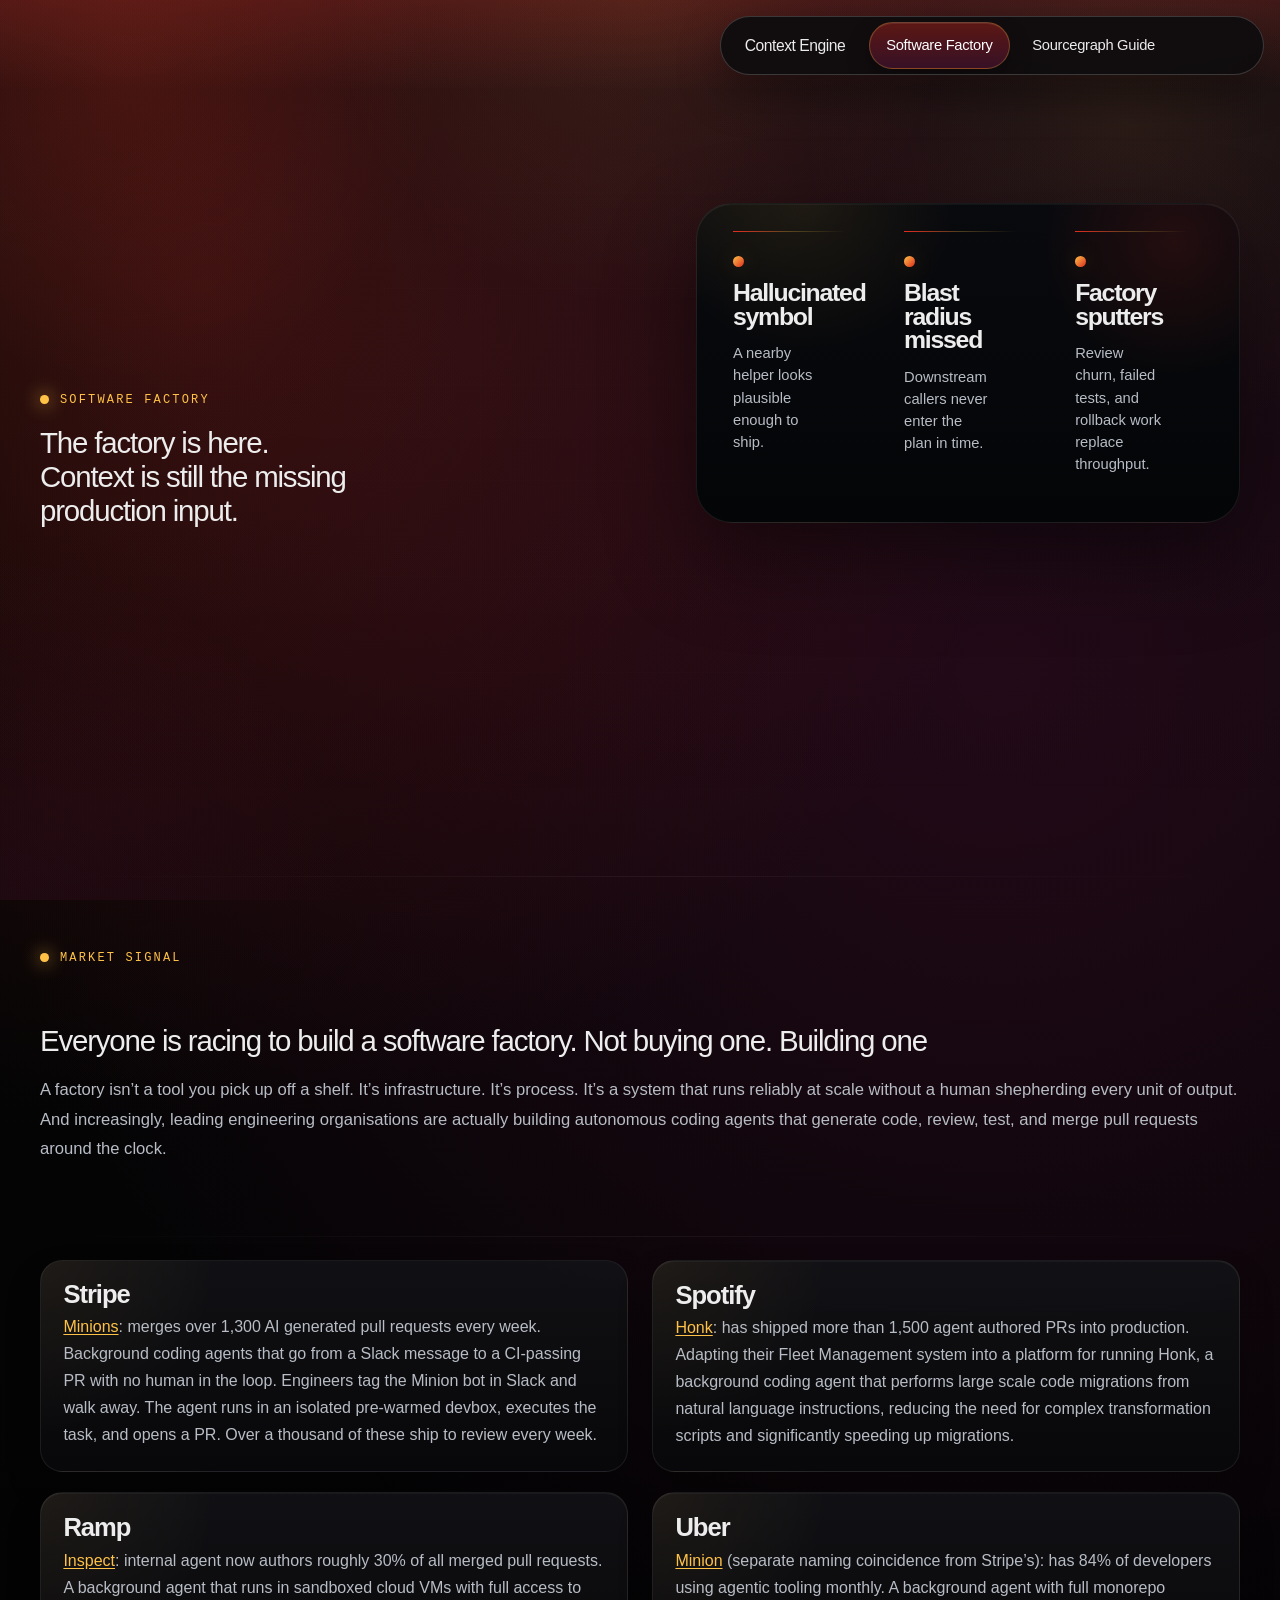
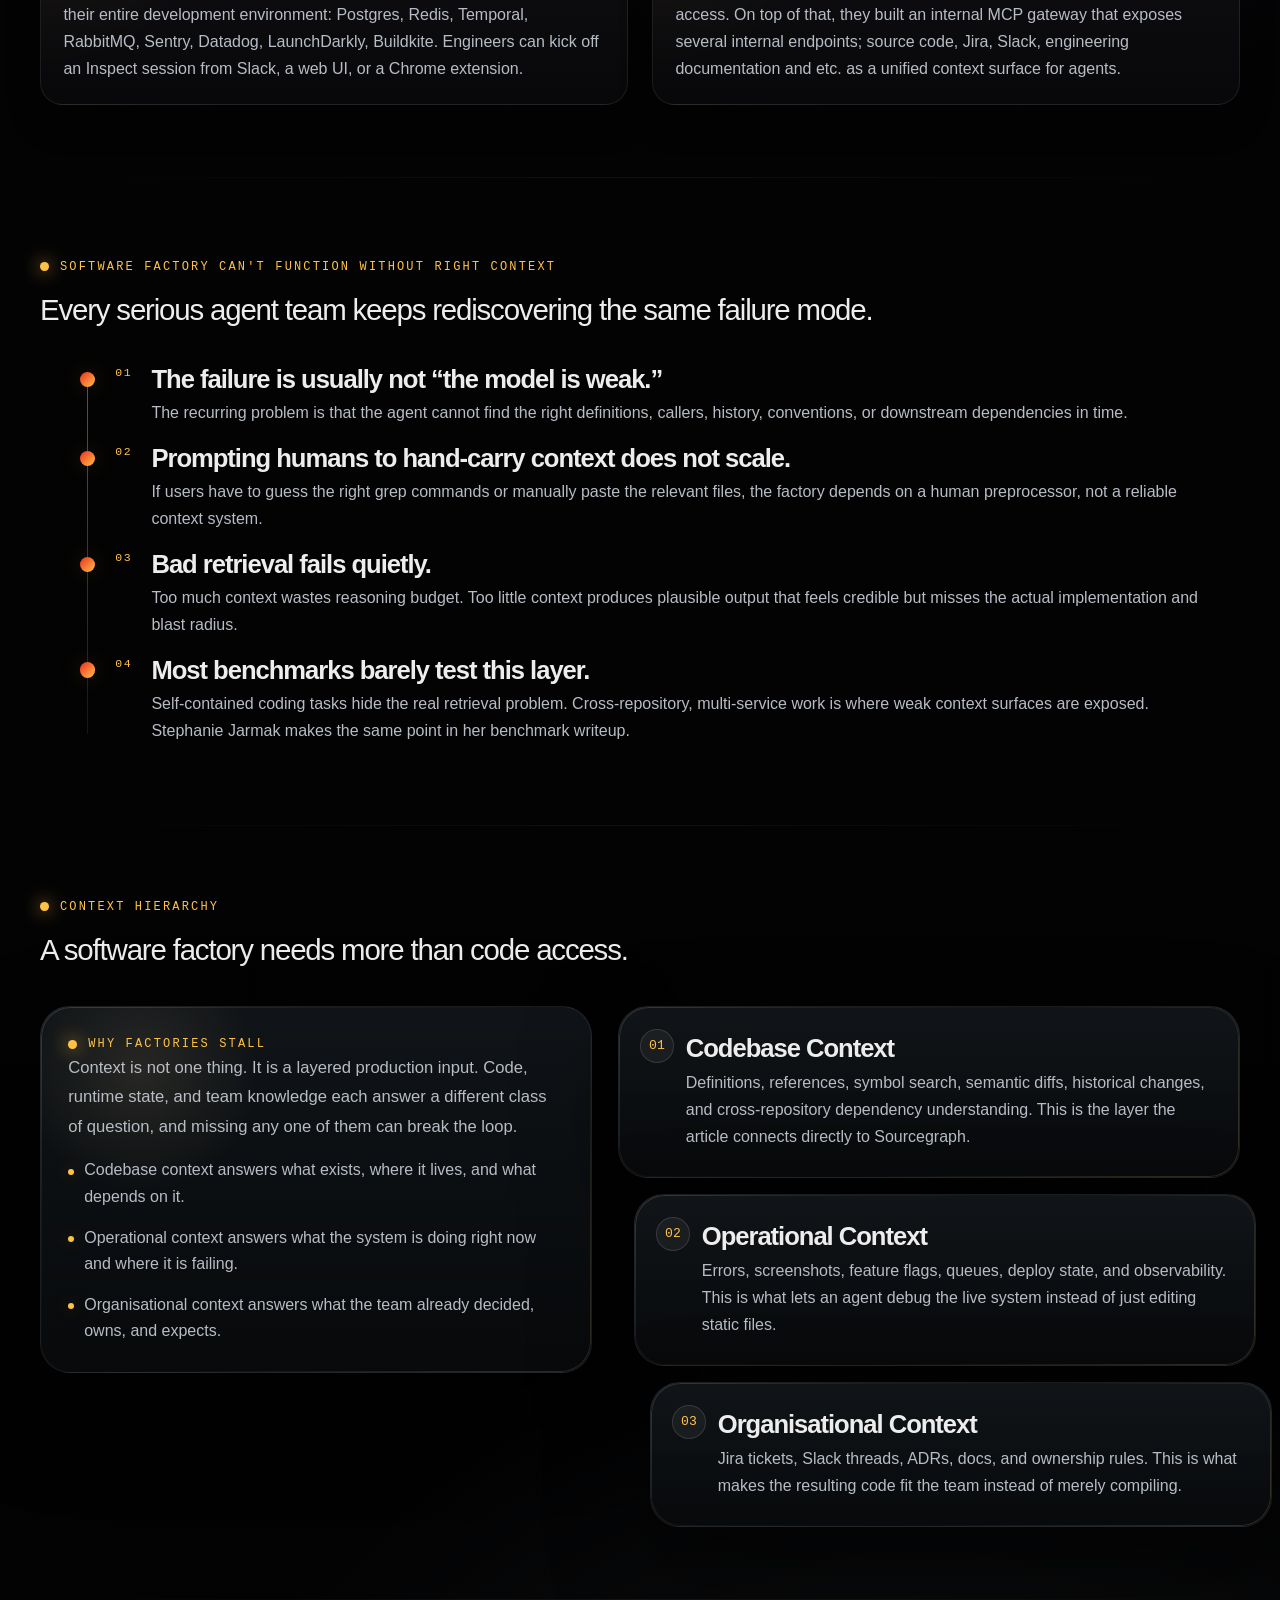
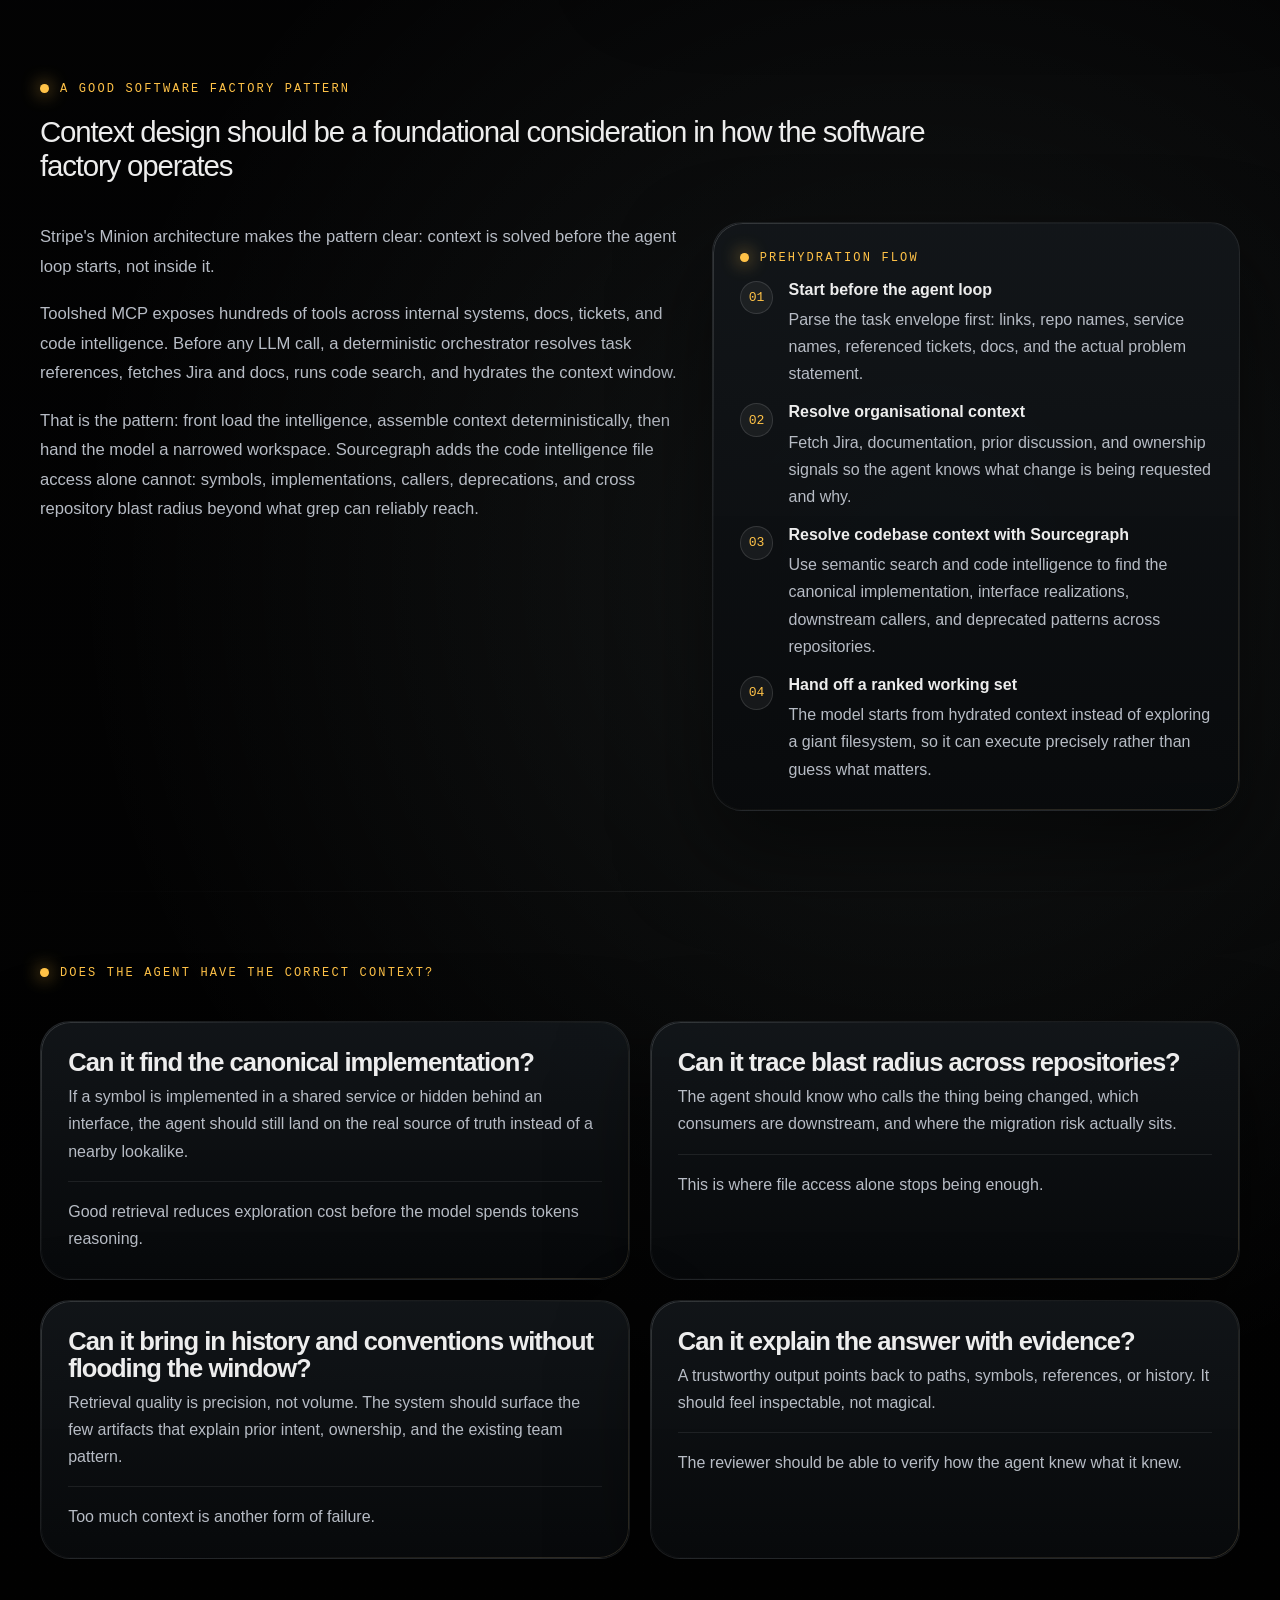
==== context-problem.html @ c7899872 "commit" ====
<!DOCTYPE html>
<html lang="en">
<head>
  <meta charset="UTF-8">
  <meta name="viewport" content="width=device-width, initial-scale=1.0">
  <title>The Software Factory Is Here | Context Problem Deep Dive</title>
  <meta name="description" content="An editorial microsite page on why background coding agents are arriving fast, why context is still the missing production input, and how to evaluate retrieval quality in practice.">
  <link rel="icon" href="data:image/svg+xml,%3Csvg xmlns='http://www.w3.org/2000/svg' viewBox='0 0 64 64'%3E%3Cdefs%3E%3ClinearGradient id='g' x1='0%25' y1='0%25' x2='100%25' y2='100%25'%3E%3Cstop offset='0%25' stop-color='%23ffe0a3'/%3E%3Cstop offset='100%25' stop-color='%2369d9d0'/%3E%3C/linearGradient%3E%3C/defs%3E%3Crect width='64' height='64' rx='18' fill='%23040506'/%3E%3Ccircle cx='32' cy='32' r='16' fill='url(%23g)'/%3E%3Ccircle cx='27' cy='26' r='5' fill='white' fill-opacity='.9'/%3E%3C/svg%3E">
  <link rel="preconnect" href="https://cdn.prod.website-files.com" crossorigin>
  <link rel="stylesheet" href="./assets/site.css">
</head>
<body>
  <div class="page-progress" aria-hidden="true"></div>

  <div class="site-utility">
    <nav class="utility-group" aria-label="Primary">
      <a class="utility-link utility-link-brand" href="./index.html">
        <span class="brand-text">Context Engine</span>
      </a>
      <a class="utility-link" href="./context-problem.html" aria-current="page">Software Factory</a>
      <a class="utility-link" href="./mcp-guide.html">Sourcegraph Guide</a>
    </nav>
  </div>

  <main>
    <section class="page-hero context-hero">
      <div class="container context-hero-layout">
        <div class="context-hero-copy reveal">
          <span class="eyebrow">Software Factory</span>
          <h1 class="hero-statement">The factory is here. <span class="gradient-word">Context</span> is still the missing production input.</h1>
        </div>

        <div class="context-hero-plane reveal" aria-hidden="true">
          <div class="context-hero-terminal context-failure-strip">
            <article class="context-failure-item">
              <span class="context-bullet"></span>
              <h3>Hallucinated symbol</h3>
              <p>A nearby helper looks plausible enough to ship.</p>
            </article>
            <article class="context-failure-item">
              <span class="context-bullet"></span>
              <h3>Blast radius missed</h3>
              <p>Downstream callers never enter the plan in time.</p>
            </article>
            <article class="context-failure-item">
              <span class="context-bullet"></span>
              <h3>Factory sputters</h3>
              <p>Review churn, failed tests, and rollback work replace throughput.</p>
            </article>
          </div>
        </div>
      </div>
    </section>

    <section class="section section-compact" id="factory-signal">
      <div class="container">
        <div class="section-header reveal">
          <span class="eyebrow">Market Signal</span>
        </div>

        <div class="editorial-copy reveal">
          <h2 class="hero-statement hero-statement-wide">Everyone is racing to build a software factory. Not buying one. Building one</h2>
          <p class="lede">
            A factory isn’t a tool you pick up off a shelf. It’s infrastructure. It’s process. It’s a system that runs reliably at scale without a human shepherding every unit of output. And increasingly, leading engineering organisations are actually building autonomous coding agents that generate code, review, test, and merge pull requests around the clock.
          </p>
        </div>
      </div>
    </section>

    <section class="section section-compact section-market-grid">
      <div class="container">
        <div class="editorial-rail editorial-rail-matrix reveal">
          <article class="editorial-point">
            <div>
              <h3>Stripe</h3>
              <p><a href="https://stripe.dev/blog/minions-stripes-one-shot-end-to-end-coding-agents" target="_blank" rel="noreferrer">Minions</a>: merges over 1,300 AI generated pull requests every week. Background coding agents that go from a Slack message to a CI-passing PR with no human in the loop. Engineers tag the Minion bot in Slack and walk away. The agent runs in an isolated pre-warmed devbox, executes the task, and opens a PR. Over a thousand of these ship to review every week.</p>
            </div>
          </article>
          <article class="editorial-point">
            <div>
              <h3>Spotify</h3>
              <p><a href="https://engineering.atspotify.com/2025/11/spotifys-background-coding-agent-part-1" target="_blank" rel="noreferrer">Honk</a>: has shipped more than 1,500 agent authored PRs into production. Adapting their Fleet Management system into a platform for running Honk, a background coding agent that performs large scale code migrations from natural language instructions, reducing the need for complex transformation scripts and significantly speeding up migrations.</p>
            </div>
          </article>
          <article class="editorial-point">
            <div>
              <h3>Ramp</h3>
              <p><a href="https://builders.ramp.com/post/why-we-built-our-background-agent" target="_blank" rel="noreferrer">Inspect</a>: internal agent now authors roughly 30% of all merged pull requests. A background agent that runs in sandboxed cloud VMs with full access to their entire development environment: Postgres, Redis, Temporal, RabbitMQ, Sentry, Datadog, LaunchDarkly, Buildkite. Engineers can kick off an Inspect session from Slack, a web UI, or a Chrome extension.</p>
            </div>
          </article>
          <article class="editorial-point">
            <div>
              <h3>Uber</h3>
              <p><a href="https://newsletter.pragmaticengineer.com/p/how-uber-uses-ai-for-development" target="_blank" rel="noreferrer">Minion</a> (separate naming coincidence from Stripe’s): has 84% of developers using agentic tooling monthly. A background agent with full monorepo access. On top of that, they built an internal MCP gateway that exposes several internal endpoints; source code, Jira, Slack, engineering documentation and etc. as a unified context surface for agents.</p>
            </div>
          </article>
        </div>
      </div>
    </section>

    <section class="section">
      <div class="container">
        <div class="section-header reveal">
          <span class="eyebrow">SOFTWARE FACTORY CAN'T FUNCTION WITHOUT RIGHT CONTEXT</span>
          <h2 class="hero-statement hero-statement-wide">Every serious agent team keeps rediscovering the same failure mode.</h2>
        </div>

        <div class="evaluation-track reveal">
          <article class="evaluation-step">
            <span class="evaluation-index">01</span>
            <div>
              <h3>The failure is usually not “the model is weak.”</h3>
              <p>The recurring problem is that the agent cannot find the right definitions, callers, history, conventions, or downstream dependencies in time.</p>
            </div>
          </article>
          <article class="evaluation-step">
            <span class="evaluation-index">02</span>
            <div>
              <h3>Prompting humans to hand-carry context does not scale.</h3>
              <p>If users have to guess the right grep commands or manually paste the relevant files, the factory depends on a human preprocessor, not a reliable context system.</p>
            </div>
          </article>
          <article class="evaluation-step">
            <span class="evaluation-index">03</span>
            <div>
              <h3>Bad retrieval fails quietly.</h3>
              <p>Too much context wastes reasoning budget. Too little context produces plausible output that feels credible but misses the actual implementation and blast radius.</p>
            </div>
          </article>
          <article class="evaluation-step">
            <span class="evaluation-index">04</span>
            <div>
              <h3>Most benchmarks barely test this layer.</h3>
              <p>Self-contained coding tasks hide the real retrieval problem. Cross-repository, multi-service work is where weak context surfaces are exposed.</p>
              <p>Stephanie Jarmak makes the same point in <a href="https://medium.com/@steph.jarmak/i-couldnt-find-a-good-enough-benchmark-for-large-scale-software-development-so-i-built-one-d2cc5946e963" target="_blank" rel="noreferrer">her benchmark writeup</a>.</p>
            </div>
          </article>
        </div>
      </div>
    </section>

    <section class="section section-compact">
      <div class="container">
        <div class="section-header reveal">
          <span class="eyebrow">Context Hierarchy</span>
          <h2 class="hero-statement hero-statement-wide">A software factory needs more than code access.</h2>
        </div>

        <div class="stack-grid reveal">
          <div class="panel page-side-panel">
            <span class="eyebrow">Why Factories Stall</span>
            <p class="lede">
              Context is not one thing. It is a layered production input. Code, runtime state, and team knowledge each answer a different class of question, and missing any one of them can break the loop.
            </p>
            <ul class="mini-list">
              <li>Codebase context answers what exists, where it lives, and what depends on it.</li>
              <li>Operational context answers what the system is doing right now and where it is failing.</li>
              <li>Organisational context answers what the team already decided, owns, and expects.</li>
            </ul>
          </div>

          <div class="stack-list">
            <article class="stack-card layer-1">
              <span class="stack-number">01</span>
              <h3>Codebase Context</h3>
              <p>Definitions, references, symbol search, semantic diffs, historical changes, and cross-repository dependency understanding. This is the layer the article connects directly to Sourcegraph.</p>
            </article>
            <article class="stack-card layer-2">
              <span class="stack-number">02</span>
              <h3>Operational Context</h3>
              <p>Errors, screenshots, feature flags, queues, deploy state, and observability. This is what lets an agent debug the live system instead of just editing static files.</p>
            </article>
            <article class="stack-card layer-3">
              <span class="stack-number">03</span>
              <h3>Organisational Context</h3>
              <p>Jira tickets, Slack threads, ADRs, docs, and ownership rules. This is what makes the resulting code fit the team instead of merely compiling.</p>
            </article>
          </div>
        </div>
      </div>
    </section>

    <section class="section">
      <div class="container">
        <div class="section-header reveal">
          <span class="eyebrow">A good software factory pattern</span>
          <h2 class="hero-statement hero-statement-wide">Context design should be a foundational consideration in how the software factory operates</h2>
        </div>

        <div class="page-hero-grid reveal">
          <div class="editorial-copy">
            <p class="lede">
              Stripe's Minion architecture makes the pattern clear: context is solved before the agent loop starts, not inside it.
            </p>
            <p class="lede">
              Toolshed MCP exposes hundreds of tools across internal systems, docs, tickets, and code intelligence. Before any LLM call, a deterministic orchestrator resolves task references, fetches Jira and docs, runs code search, and hydrates the context window.
            </p>
            <p class="lede">
              That is the pattern: front load the intelligence, assemble context deterministically, then hand the model a narrowed workspace. Sourcegraph adds the code intelligence file access alone cannot: symbols, implementations, callers, deprecations, and cross repository blast radius beyond what grep can reliably reach.
            </p>
          </div>

          <div class="guide-panel">
            <span class="eyebrow">Prehydration Flow</span>
            <div class="guide-steps">
              <div class="guide-step">
                <span class="stack-number">01</span>
                <div>
                  <strong>Start before the agent loop</strong>
                  <p>Parse the task envelope first: links, repo names, service names, referenced tickets, docs, and the actual problem statement.</p>
                </div>
              </div>
              <div class="guide-step">
                <span class="stack-number">02</span>
                <div>
                  <strong>Resolve organisational context</strong>
                  <p>Fetch Jira, documentation, prior discussion, and ownership signals so the agent knows what change is being requested and why.</p>
                </div>
              </div>
              <div class="guide-step">
                <span class="stack-number">03</span>
                <div>
                  <strong>Resolve codebase context with Sourcegraph</strong>
                  <p>Use semantic search and code intelligence to find the canonical implementation, interface realizations, downstream callers, and deprecated patterns across repositories.</p>
                </div>
              </div>
              <div class="guide-step">
                <span class="stack-number">04</span>
                <div>
                  <strong>Hand off a ranked working set</strong>
                  <p>The model starts from hydrated context instead of exploring a giant filesystem, so it can execute precisely rather than guess what matters.</p>
                </div>
              </div>
            </div>
          </div>
        </div>
      </div>
    </section>

    <section class="section section-compact" id="evaluation">
      <div class="container">
        <div class="section-header reveal">
          <span class="eyebrow">Does the agent have the correct context?</span>
        </div>

        <div class="question-grid reveal">
          <article class="question-card">
            <h3>Can it find the canonical implementation?</h3>
            <p>If a symbol is implemented in a shared service or hidden behind an interface, the agent should still land on the real source of truth instead of a nearby lookalike.</p>
            <p class="answer">Good retrieval reduces exploration cost before the model spends tokens reasoning.</p>
          </article>
          <article class="question-card">
            <h3>Can it trace blast radius across repositories?</h3>
            <p>The agent should know who calls the thing being changed, which consumers are downstream, and where the migration risk actually sits.</p>
            <p class="answer">This is where file access alone stops being enough.</p>
          </article>
          <article class="question-card">
            <h3>Can it bring in history and conventions without flooding the window?</h3>
            <p>Retrieval quality is precision, not volume. The system should surface the few artifacts that explain prior intent, ownership, and the existing team pattern.</p>
            <p class="answer">Too much context is another form of failure.</p>
          </article>
          <article class="question-card">
            <h3>Can it explain the answer with evidence?</h3>
            <p>A trustworthy output points back to paths, symbols, references, or history. It should feel inspectable, not magical.</p>
            <p class="answer">The reviewer should be able to verify how the agent knew what it knew.</p>
          </article>
        </div>
      </div>
    </section>

  </main>

  <script src="./assets/site.js"></script>
</body>
</html>
---- assets/site.css ----
@font-face {
  font-family: "Poly Sans";
  src: url("https://cdn.prod.website-files.com/673f71b4ebbb99190437de75/67a65a1bf1b61ae0a9bf86fb_PolySans-Slim-300.woff2") format("woff2");
  font-weight: 300;
  font-style: normal;
  font-display: swap;
}

@font-face {
  font-family: "Poly Sans";
  src: url("https://cdn.prod.website-files.com/673f71b4ebbb99190437de75/6797d415f3c544b1b38896d6_PolySans-Neutral.woff2") format("woff2");
  font-weight: 400;
  font-style: normal;
  font-display: swap;
}

@font-face {
  font-family: "Poly Sans";
  src: url("https://cdn.prod.website-files.com/673f71b4ebbb99190437de75/6797d3e6f3c544b1b3886ff6_PolySans-Median.woff2") format("woff2");
  font-weight: 500;
  font-style: normal;
  font-display: swap;
}

@font-face {
  font-family: "Poly Sans";
  src: url("https://cdn.prod.website-files.com/673f71b4ebbb99190437de75/67a65a1b9a6c93b3f0e47b62_PolySans-Bulky-700.woff2") format("woff2");
  font-weight: 700;
  font-style: normal;
  font-display: swap;
}

@font-face {
  font-family: "Poly Sans Mono";
  src: url("https://cdn.prod.website-files.com/673f71b4ebbb99190437de75/67a65a9d3aca84231d57380a_PolySans-SlimMono-300.woff2") format("woff2");
  font-weight: 300;
  font-style: normal;
  font-display: swap;
}

@font-face {
  font-family: "Poly Sans Mono";
  src: url("https://cdn.prod.website-files.com/673f71b4ebbb99190437de75/67a65a9e8bd8b0fe39496334_PolySans-NeutralMono-400.woff2") format("woff2");
  font-weight: 400;
  font-style: normal;
  font-display: swap;
}

:root {
  --bg: #050506;
  --bg-deep: #020202;
  --surface: rgba(12, 12, 14, 0.74);
  --surface-strong: rgba(9, 9, 11, 0.9);
  --surface-soft: rgba(255, 255, 255, 0.035);
  --line: rgba(255, 255, 255, 0.08);
  --line-strong: #343434;
  --text: #ededed;
  --text-dim: #b7bcc5;
  --text-soft: #606060;
  --amber: #ed2e20;
  --gold: #ffc247;
  --teal: #d62687;
  --ice: #dcfefe;
  --blind: #ffdfdc;
  --shadow: 0 40px 90px rgba(0, 0, 0, 0.5);
  --radius: 30px;
  --radius-sm: 18px;
  --container: min(1200px, calc(100vw - 2.6rem));
  --display: "Poly Sans", Arial, sans-serif;
  --body: "Poly Sans", Arial, sans-serif;
  --mono: "Poly Sans Mono", "Roboto Mono", ui-monospace, monospace;
  --utility-offset: 88px;
}

*,
*::before,
*::after {
  box-sizing: border-box;
}

html {
  scroll-behavior: smooth;
}

body {
  margin: 0;
  font-family: var(--body);
  color: var(--text);
  background:
    radial-gradient(circle at 16% 6%, rgba(237, 46, 32, 0.2), transparent 18%),
    radial-gradient(circle at 78% 14%, rgba(214, 38, 135, 0.14), transparent 24%),
    radial-gradient(circle at 72% 78%, rgba(220, 254, 254, 0.08), transparent 22%),
    linear-gradient(180deg, #070707 0%, #030304 34%, #020202 100%);
  min-height: 100vh;
  overflow-x: hidden;
}

body::before {
  content: "";
  position: fixed;
  inset: 0;
  pointer-events: none;
  background-image:
    linear-gradient(rgba(255, 255, 255, 0.03) 1px, transparent 1px),
    linear-gradient(90deg, rgba(255, 255, 255, 0.03) 1px, transparent 1px);
  background-size: 96px 96px;
  mask-image: radial-gradient(circle at center, black 36%, transparent 82%);
  opacity: 0.28;
}

body::after {
  content: "";
  position: fixed;
  inset: 0;
  pointer-events: none;
  background:
    linear-gradient(180deg, rgba(237, 46, 32, 0.18) 0%, transparent 10%),
    radial-gradient(circle at 50% 0%, rgba(255, 194, 71, 0.08), transparent 28%),
    radial-gradient(circle at 0% 100%, rgba(214, 38, 135, 0.08), transparent 22%);
  mix-blend-mode: screen;
}

a {
  color: inherit;
  text-decoration: none;
}

button,
input,
select,
textarea {
  font: inherit;
}

img,
svg,
canvas {
  display: block;
  max-width: 100%;
}

code,
pre {
  font-family: var(--mono);
}

::selection {
  background: rgba(255, 182, 105, 0.25);
  color: white;
}

::-webkit-scrollbar {
  width: 10px;
}

::-webkit-scrollbar-track {
  background: #020304;
}

::-webkit-scrollbar-thumb {
  background: linear-gradient(180deg, rgba(255, 182, 105, 0.9), rgba(105, 217, 208, 0.7));
  border-radius: 999px;
  border: 2px solid #020304;
}

.page-progress {
  position: fixed;
  top: 0;
  left: 0;
  width: 0;
  height: 3px;
  z-index: 200;
  background: linear-gradient(90deg, var(--amber), var(--gold), var(--ice));
  box-shadow: 0 0 30px rgba(255, 182, 105, 0.45);
}

.container {
  width: var(--container);
  margin: 0 auto;
}

.section-anchor {
  position: relative;
  top: calc(var(--utility-offset) * -1);
  display: block;
  height: 0;
}

section[id] {
  scroll-margin-top: var(--utility-offset);
}

.section {
  position: relative;
  padding: 5rem 0;
}

.section::before {
  content: "";
  position: absolute;
  inset: 0 0 auto;
  height: 1px;
  background: linear-gradient(90deg, transparent, rgba(255, 255, 255, 0.12), transparent);
  opacity: 0.45;
}

.section-compact {
  padding: 4.5rem 0;
}

.section-market-grid {
  padding-top: 1.5rem;
}

.eyebrow {
  display: inline-flex;
  align-items: center;
  gap: 0.7rem;
  color: var(--gold);
  font-family: var(--mono);
  font-size: 0.75rem;
  letter-spacing: 0.18em;
  text-transform: uppercase;
}

.eyebrow::before {
  content: "";
  width: 0.55rem;
  height: 0.55rem;
  border-radius: 50%;
  background: currentColor;
  box-shadow: 0 0 18px currentColor;
}

.section-heading {
  max-width: 58rem;
  margin-bottom: 2.6rem;
}

.section-heading.centered {
  margin-left: auto;
  margin-right: auto;
  text-align: center;
}

.section-heading-inline {
  margin-bottom: 1.8rem;
}

.section-title {
  margin: 1rem 0 0.9rem;
  font-family: var(--display);
  font-size: clamp(2.2rem, 5vw, 4.5rem);
  line-height: 0.98;
  letter-spacing: -0.05em;
}

.section-title-small {
  font-size: clamp(1.8rem, 3.4vw, 2.75rem);
}

.statement-title {
  font-family: var(--display);
  font-size: clamp(1.35rem, 2.3vw, 2rem);
  font-weight: 500;
  line-height: 1.15;
  letter-spacing: -0.04em;
}

.section-copy,
.hero-support,
.contrast-copy,
.protocol-active p,
.facet-panel p,
.loop-note p,
.workbench-panel p,
.use-case-spotlight p,
.cta-inner p {
  margin: 0;
  color: var(--text-dim);
  line-height: 1.78;
  font-size: 1.04rem;
}

.section-copy + .section-copy {
  margin-top: 1rem;
}

.actions {
  display: flex;
  flex-wrap: wrap;
  gap: 0.9rem;
  margin-top: 2rem;
}

.actions-center {
  justify-content: center;
}

.btn,
.ghost-btn,
.nav-cta,
.question-pill,
.config-tab,
.copy-button,
.use-case-trigger,
.protocol-node,
.text-link {
  transition:
    transform 180ms ease,
    border-color 180ms ease,
    background-color 180ms ease,
    color 180ms ease,
    box-shadow 180ms ease,
    opacity 180ms ease;
}

.btn,
.ghost-btn,
.nav-cta {
  display: inline-flex;
  align-items: center;
  justify-content: center;
  gap: 0.7rem;
  padding: 0.95rem 1.35rem;
  border-radius: 999px;
  border: 1px solid transparent;
  font-weight: 700;
}

.btn {
  color: #14171f;
  background: linear-gradient(180deg, #ffffff 0%, #f5f7fb 100%);
  box-shadow: 0 18px 44px rgba(255, 255, 255, 0.1);
}

.ghost-btn,
.nav-cta {
  color: var(--text);
  border-color: rgba(255, 255, 255, 0.14);
  background: rgba(14, 14, 16, 0.64);
  backdrop-filter: blur(14px);
}

.btn:hover,
.ghost-btn:hover,
.nav-cta:hover,
.question-pill:hover,
.config-tab:hover,
.copy-button:hover,
.use-case-trigger:hover,
.protocol-node:hover,
.text-link:hover {
  transform: translateY(-2px);
}

.ghost-btn:hover,
.nav-cta:hover {
  border-color: rgba(255, 255, 255, 0.24);
  background: rgba(18, 18, 21, 0.82);
}

.text-link {
  display: inline-flex;
  align-items: center;
  gap: 0.5rem;
  margin-top: 1.25rem;
  color: var(--gold);
  font-weight: 700;
}

.text-link svg {
  transition: transform 180ms ease;
}

.text-link:hover svg {
  transform: translateX(4px);
}

.site-shell {
  position: relative;
  min-height: 100vh;
}

.site-nav {
  position: sticky;
  top: 0;
  z-index: 140;
  border-bottom: 1px solid rgba(255, 255, 255, 0.08);
  background:
    linear-gradient(180deg, rgba(8, 8, 10, 0.92), rgba(6, 6, 8, 0.82)),
    radial-gradient(circle at 18% 0%, rgba(237, 46, 32, 0.16), transparent 30%);
  backdrop-filter: blur(20px);
}

.site-nav-inner {
  width: var(--container);
  min-height: 5.3rem;
  margin: 0 auto;
  display: flex;
  align-items: center;
  justify-content: space-between;
  gap: 1rem;
}

.brand {
  display: inline-flex;
  align-items: center;
  gap: 0.8rem;
  padding: 0.8rem 1rem;
  border-radius: 999px;
  border: 1px solid rgba(255, 255, 255, 0.1);
  background: rgba(12, 12, 14, 0.62);
  font-family: var(--display);
  font-size: 0.98rem;
  font-weight: 600;
  letter-spacing: -0.03em;
}

.nav-links,
.nav-actions {
  display: flex;
  align-items: center;
  gap: 0.75rem;
}

.nav-links a {
  display: inline-flex;
  align-items: center;
  min-height: 2.8rem;
  padding: 0.7rem 0.95rem;
  border-radius: 999px;
  color: var(--text-dim);
  font-size: 0.94rem;
  transition:
    transform 180ms ease,
    color 180ms ease,
    background-color 180ms ease;
}

.nav-links a:hover,
.nav-links a[aria-current="page"] {
  color: var(--text);
  background: rgba(255, 255, 255, 0.06);
}

.page-hero {
  position: relative;
  padding: 5.5rem 0 3.8rem;
  background:
    radial-gradient(circle at 10% 8%, rgba(237, 46, 32, 0.14), transparent 22%),
    radial-gradient(circle at 88% 14%, rgba(255, 194, 71, 0.08), transparent 24%);
}

.page-hero::before {
  content: "";
  position: absolute;
  inset: 0;
  pointer-events: none;
  background: linear-gradient(180deg, rgba(255, 255, 255, 0.02), rgba(255, 255, 255, 0));
}

.page-hero-grid,
.guide-grid,
.stack-grid {
  display: grid;
  grid-template-columns: minmax(0, 1.1fr) minmax(18rem, 0.9fr);
  gap: 1.6rem;
  align-items: start;
}

.panel,
.guide-panel,
.story-panel,
.stack-card,
.loop-list-item,
.question-card,
.reference-card,
.table-panel,
.terminal-shell {
  position: relative;
  overflow: hidden;
  border: 1px solid rgba(255, 255, 255, 0.08);
  border-radius: var(--radius);
  background:
    linear-gradient(180deg, rgba(18, 22, 26, 0.88), rgba(8, 10, 12, 0.92)),
    rgba(255, 255, 255, 0.02);
  box-shadow: var(--shadow);
}

.panel::before,
.guide-panel::before,
.story-panel::before,
.stack-card::before,
.loop-list-item::before,
.question-card::before,
.reference-card::before,
.table-panel::before,
.terminal-shell::before {
  content: "";
  position: absolute;
  inset: 0;
  border-radius: inherit;
  padding: 1px;
  background: linear-gradient(140deg, rgba(255, 255, 255, 0.16), rgba(255, 255, 255, 0.04) 28%, transparent 52%, rgba(255, 224, 163, 0.16) 92%);
  -webkit-mask:
    linear-gradient(#fff 0 0) content-box,
    linear-gradient(#fff 0 0);
  -webkit-mask-composite: xor;
  mask-composite: exclude;
  pointer-events: none;
}

.panel,
.guide-panel,
.story-panel,
.stack-card,
.loop-list-item,
.question-card,
.reference-card,
.terminal-shell {
  padding: 1.7rem;
}

.page-side-panel {
  position: sticky;
  top: 6.5rem;
  align-self: start;
}

.page-side-panel,
.cta-panel {
  background:
    radial-gradient(circle at 18% 18%, rgba(255, 224, 163, 0.1), transparent 22%),
    linear-gradient(180deg, rgba(18, 22, 26, 0.9), rgba(8, 10, 12, 0.94));
}

.section-header {
  max-width: 60rem;
  margin-bottom: 2.5rem;
}

.section-header.centered {
  margin-left: auto;
  margin-right: auto;
  text-align: center;
}

.lede {
  margin: 0;
  max-width: 62ch;
  color: var(--text-dim);
  line-height: 1.78;
  font-size: 1.04rem;
}

.section-title.tight {
  max-width: 12ch;
}

.mini-list {
  margin: 1rem 0 0;
  padding: 0;
  list-style: none;
  display: grid;
  gap: 0.9rem;
}

.mini-list li {
  position: relative;
  padding-left: 1rem;
  color: var(--text-dim);
  line-height: 1.65;
}

.mini-list li::before {
  content: "";
  position: absolute;
  top: 0.7rem;
  left: 0;
  width: 0.38rem;
  height: 0.38rem;
  border-radius: 50%;
  background: var(--gold);
  box-shadow: 0 0 16px rgba(255, 194, 71, 0.32);
}

.score-list {
  margin-top: 1.35rem;
  display: grid;
  gap: 0.8rem;
}

.score-row {
  display: grid;
  grid-template-columns: minmax(0, 1fr) minmax(0, 1.2fr) auto;
  gap: 0.8rem;
  align-items: center;
  color: var(--text-dim);
  font-size: 0.94rem;
}

.score-bar {
  height: 0.55rem;
  border-radius: 999px;
  overflow: hidden;
  background: rgba(255, 255, 255, 0.08);
}

.score-bar b {
  display: block;
  height: 100%;
  border-radius: inherit;
  background: linear-gradient(90deg, var(--gold), var(--amber));
}

.guide-panel {
  display: flex;
  flex-direction: column;
  gap: 1rem;
}

.guide-steps {
  display: grid;
  gap: 1rem;
}

.guide-step {
  display: grid;
  grid-template-columns: auto 1fr;
  gap: 0.95rem;
  align-items: start;
}

.stack-number {
  display: inline-grid;
  place-items: center;
  width: 2.1rem;
  height: 2.1rem;
  border-radius: 50%;
  border: 1px solid rgba(255, 255, 255, 0.12);
  background: rgba(255, 255, 255, 0.05);
  color: var(--gold);
  font-family: var(--mono);
  font-size: 0.82rem;
}

.guide-step p,
.story-panel p,
.stack-card p,
.loop-list-item p,
.question-card p,
.reference-card p {
  margin: 0.45rem 0 0;
  color: var(--text-dim);
  line-height: 1.7;
}

.story-grid,
.reference-grid,
.question-grid {
  display: grid;
  grid-template-columns: repeat(3, minmax(0, 1fr));
  gap: 1.2rem;
}

.story-panel h3,
.stack-card h3,
.question-card h3,
.reference-card h3,
.loop-list-item strong {
  margin: 0;
  font-family: var(--display);
  font-size: clamp(1.2rem, 2vw, 1.6rem);
  line-height: 1.05;
  letter-spacing: -0.04em;
}

.stack-grid {
  grid-template-columns: minmax(0, 0.94fr) minmax(0, 1.06fr);
}

.context-stack,
.stack-list {
  display: grid;
  gap: 1rem;
  align-self: start;
}

.stack-card {
  position: relative;
  padding-left: 4.2rem;
}

.stack-card .stack-number {
  position: absolute;
  top: 1.35rem;
  left: 1.35rem;
}

.layer-1 {
  transform: translateX(0);
}

.layer-2 {
  transform: translateX(1rem);
}

.layer-3 {
  transform: translateX(2rem);
}

.loop-list-item {
  background:
    linear-gradient(180deg, rgba(13, 15, 18, 0.92), rgba(9, 10, 12, 0.96)),
    rgba(255, 255, 255, 0.02);
}

.question-grid {
  grid-template-columns: repeat(2, minmax(0, 1fr));
}

.question-card .answer {
  margin-top: 1rem;
  padding-top: 1rem;
  border-top: 1px solid rgba(255, 255, 255, 0.08);
}

.reference-card a {
  color: var(--gold);
  font-weight: 700;
}

.context-hero {
  padding-top: 6.4rem;
  min-height: calc(100svh - 1.5rem);
  display: flex;
  align-items: center;
  overflow: hidden;
}

.context-hero-layout {
  display: grid;
  grid-template-columns: minmax(0, 1fr) minmax(20rem, 34rem);
  gap: 2rem;
  align-items: center;
}

.context-hero-copy {
  min-width: 0;
  max-width: 42rem;
}

.context-hero-plane {
  position: relative;
  min-height: 32rem;
}

.context-hero-terminal {
  position: relative;
  min-height: 100%;
  display: flex;
  flex-direction: column;
  border: 1px solid rgba(255, 255, 255, 0.08);
  border-radius: calc(var(--radius) + 4px);
  background:
    radial-gradient(circle at top left, rgba(255, 224, 163, 0.08), transparent 22%),
    linear-gradient(180deg, rgba(15, 18, 21, 0.94), rgba(7, 8, 10, 0.98));
  box-shadow: 0 34px 90px rgba(0, 0, 0, 0.48);
  overflow: hidden;
}

.editorial-point p,
.evaluation-step p,
.failure-item p,
.source-entry p,
.evidence-node p {
  margin: 0;
  color: var(--text-dim);
  line-height: 1.68;
}

.source-kind,
.evaluation-index,
.factory-failure-index {
  color: var(--gold);
  font-family: var(--mono);
  font-size: 0.72rem;
  letter-spacing: 0.14em;
  text-transform: uppercase;
}
.context-failure-strip {
  min-height: 20rem;
  display: grid;
  grid-template-columns: repeat(3, minmax(0, 1fr));
  gap: 2.7rem;
  align-items: start;
  padding: 1.7rem 2.25rem 1.9rem;
  background:
    radial-gradient(circle at 20% 0%, rgba(255, 194, 71, 0.08), transparent 28%),
    radial-gradient(circle at 88% 12%, rgba(237, 46, 32, 0.12), transparent 24%),
    linear-gradient(180deg, rgba(9, 10, 14, 0.98), rgba(4, 5, 7, 1));
  border: 1px solid rgba(255, 255, 255, 0.08);
  border-radius: calc(var(--radius) + 6px);
  box-shadow:
    inset 0 1px 0 rgba(255, 255, 255, 0.04),
    0 34px 90px rgba(0, 0, 0, 0.48);
}

.context-failure-item {
  position: relative;
  display: grid;
  align-content: start;
  gap: 0.9rem;
  padding-top: 1.55rem;
  min-width: 0;
}

.context-failure-item::before {
  content: "";
  position: absolute;
  top: 0;
  left: 0;
  right: 0;
  height: 1px;
  background: linear-gradient(90deg, rgba(237, 46, 32, 0.95), rgba(255, 194, 71, 0.28), transparent 88%);
}

.context-bullet {
  width: 0.7rem;
  height: 0.7rem;
  border-radius: 50%;
  background: linear-gradient(135deg, rgba(255, 194, 71, 1), rgba(237, 46, 32, 0.92));
  box-shadow: 0 0 22px rgba(255, 194, 71, 0.18);
}

.context-failure-item h3 {
  margin: 0;
  font-family: var(--display);
  max-width: 6.2ch;
  font-size: clamp(1.55rem, 1.65vw, 2rem);
  line-height: 0.94;
  letter-spacing: -0.05em;
  text-wrap: balance;
}

.context-failure-item p {
  margin: 0;
  max-width: 10.5ch;
  color: var(--text-dim);
  font-size: clamp(0.92rem, 0.95vw, 1.08rem);
  line-height: 1.5;
}

.editorial-split,
.evidence-layout {
  display: grid;
  grid-template-columns: minmax(0, 1fr) minmax(18rem, 0.92fr);
  gap: 2rem;
  align-items: start;
}

.editorial-copy,
.evidence-copy {
  min-width: 0;
  display: grid;
  gap: 1.1rem;
}

.editorial-copy .lede,
.evidence-copy .lede {
  max-width: none;
}

.editorial-rail,
.evidence-flow {
  display: grid;
  gap: 1rem;
}

.editorial-rail-matrix {
  grid-template-columns: repeat(2, minmax(0, 1fr));
  gap: 1.25rem 1.5rem;
}

.editorial-point,
.evaluation-step,
.failure-item,
.source-entry,
.evidence-node {
  position: relative;
}

.editorial-point {
  display: grid;
  grid-template-columns: auto 1fr;
  gap: 1rem;
  align-items: start;
  padding: 1.2rem 0;
  border-top: 1px solid rgba(255, 255, 255, 0.08);
}

.editorial-rail-matrix .editorial-point {
  grid-template-columns: 1fr;
  gap: 0;
  min-height: 100%;
  padding: 1.3rem 1.4rem 1.35rem;
  border-top: 0;
  border: 1px solid rgba(255, 255, 255, 0.08);
  border-radius: 1.4rem;
  background:
    radial-gradient(circle at top left, rgba(255, 194, 71, 0.06), transparent 28%),
    linear-gradient(180deg, rgba(18, 18, 22, 0.92), rgba(8, 8, 10, 0.98));
  box-shadow:
    inset 0 1px 0 rgba(255, 255, 255, 0.04),
    0 18px 34px rgba(0, 0, 0, 0.24);
}

.editorial-rail-matrix .editorial-point:first-child {
  padding-top: 1.3rem;
}

.editorial-rail-matrix .editorial-point a {
  color: var(--gold);
  text-decoration: underline;
  text-underline-offset: 0.14em;
}

.editorial-rail-matrix .editorial-point a:hover {
  color: #fff1c7;
}

.editorial-point:first-child,
.failure-item:nth-child(-n + 2),
.source-entry:first-child {
  border-top: 0;
  padding-top: 0;
}

.editorial-point h3,
.evaluation-step h3,
.failure-item h3,
.source-entry h3 {
  margin: 0 0 0.45rem;
  font-family: var(--display);
  font-size: clamp(1.2rem, 2vw, 1.65rem);
  line-height: 1.04;
  letter-spacing: -0.04em;
}

.evaluation-track {
  position: relative;
  display: grid;
  gap: 1.15rem;
  max-width: 70rem;
  margin: 0 auto;
}

.evaluation-track::before {
  content: "";
  position: absolute;
  top: 0.7rem;
  bottom: 0.7rem;
  left: 0.45rem;
  width: 1px;
  background: linear-gradient(180deg, rgba(255, 194, 71, 0.42), rgba(255, 255, 255, 0.08));
}

.evaluation-step {
  display: grid;
  grid-template-columns: auto 1fr;
  gap: 1.2rem;
  padding-left: 2.2rem;
}

.evaluation-step h3,
.evaluation-step p {
  font-family: var(--body);
}

.evaluation-step h3 {
  font-weight: 700;
}

.evaluation-step::before {
  content: "";
  position: absolute;
  top: 0.32rem;
  left: 0;
  width: 0.95rem;
  height: 0.95rem;
  border-radius: 50%;
  background: linear-gradient(135deg, var(--amber), var(--gold));
  box-shadow: 0 0 22px rgba(255, 194, 71, 0.18);
}

.failure-grid,
.source-list {
  display: grid;
  grid-template-columns: repeat(2, minmax(0, 1fr));
  gap: 0 2rem;
}

.failure-item,
.source-entry {
  padding: 1.25rem 0;
  border-top: 1px solid rgba(255, 255, 255, 0.08);
}

.source-entry {
  display: grid;
  gap: 0.5rem;
}

.evidence-flow {
  position: relative;
  padding-left: 1.4rem;
}

.evidence-flow::before {
  content: "";
  position: absolute;
  top: 0.6rem;
  bottom: 0.6rem;
  left: 0;
  width: 1px;
  background: linear-gradient(180deg, rgba(255, 255, 255, 0.08), rgba(255, 194, 71, 0.38), rgba(255, 255, 255, 0.08));
}

.evidence-node {
  padding-left: 1.2rem;
}

.evidence-node::before {
  content: "";
  position: absolute;
  top: 0.2rem;
  left: -0.28rem;
  width: 0.62rem;
  height: 0.62rem;
  border-radius: 50%;
  border: 1px solid rgba(255, 255, 255, 0.18);
  background: rgba(255, 255, 255, 0.08);
}

.config-topbar,
.terminal-shell .editor-topbar {
  display: flex;
  align-items: flex-start;
  justify-content: space-between;
  gap: 1rem;
}

.config-panel,
.walkthrough-panel {
  padding: 1.7rem;
}

.table-panel {
  padding: 1rem;
}

.table-scroll {
  overflow-x: auto;
}

.tool-table {
  width: 100%;
  min-width: 56rem;
  border-collapse: collapse;
}

.tool-table th,
.tool-table td {
  padding: 1rem 1.05rem;
  text-align: left;
  vertical-align: top;
  border-bottom: 1px solid rgba(255, 255, 255, 0.08);
}

.tool-table thead th {
  color: var(--gold);
  font-family: var(--mono);
  font-size: 0.72rem;
  letter-spacing: 0.12em;
  text-transform: uppercase;
}

.tool-table tbody tr:last-child td {
  border-bottom: 0;
}

.tool-table td code {
  color: var(--ice);
  font-size: 0.82rem;
  white-space: nowrap;
}

.terminal-shell {
  background:
    radial-gradient(circle at 12% 12%, rgba(255, 224, 163, 0.08), transparent 18%),
    linear-gradient(180deg, rgba(18, 22, 26, 0.92), rgba(8, 10, 12, 0.96));
}

.code-frame + .code-frame {
  margin-top: 1rem;
}

.code-block code {
  display: block;
  min-width: fit-content;
}

.site-utility {
  position: fixed;
  top: 1rem;
  left: max(1rem, env(safe-area-inset-left));
  right: max(1rem, env(safe-area-inset-right));
  z-index: 130;
  display: flex;
  align-items: flex-start;
  justify-content: flex-end;
  gap: 1rem;
  pointer-events: none;
}

.utility-group,
.utility-link,
.chapter-link {
  pointer-events: auto;
}

.utility-group {
  display: inline-flex;
  align-items: center;
  gap: 0.35rem;
  width: min(var(--utility-expanded-width, 34rem), calc(100vw - 2rem));
  max-width: calc(100vw - 2rem);
  padding: 0.34rem;
  border-radius: 999px;
  border: 1px solid rgba(255, 255, 255, 0.18);
  background: rgba(16, 13, 15, 0.96);
  backdrop-filter: blur(18px);
  box-shadow: 0 18px 44px rgba(0, 0, 0, 0.34);
  overflow: hidden;
  transition:
    transform 320ms cubic-bezier(0.22, 1, 0.36, 1),
    opacity 220ms ease,
    border-color 220ms ease,
    box-shadow 300ms ease,
    background-color 220ms ease;
}

.brand-text {
  font-family: var(--display);
  font-size: 0.98rem;
  font-weight: 500;
  letter-spacing: -0.03em;
}

.utility-link {
  --utility-link-padding-inline: 1rem;
  display: inline-flex;
  align-items: center;
  justify-content: center;
  gap: 0;
  min-width: 0;
  max-width: 16rem;
  min-height: 2.9rem;
  padding: 0.78rem var(--utility-link-padding-inline);
  border-radius: 999px;
  border: 1px solid transparent;
  color: rgba(255, 255, 255, 0.92);
  background: transparent;
  font-size: 0.92rem;
  font-weight: 500;
  letter-spacing: -0.02em;
  line-height: 1;
  white-space: nowrap;
  overflow: hidden;
  text-overflow: ellipsis;
  transition:
    transform 180ms ease,
    max-width 260ms cubic-bezier(0.34, 1.56, 0.64, 1),
    padding 220ms ease,
    border-color 180ms ease,
    background-color 180ms ease,
    color 180ms ease,
    box-shadow 180ms ease,
    opacity 140ms ease;
}

.utility-link-brand {
  --utility-link-padding-inline: 1.08rem;
}

.utility-link:hover {
  transform: translateY(-2px);
  color: var(--text);
  border-color: rgba(255, 255, 255, 0.14);
  background: rgba(255, 255, 255, 0.08);
}

.utility-link[aria-current="page"] {
  color: white;
  border-color: rgba(255, 194, 71, 0.28);
  background: linear-gradient(180deg, rgba(237, 46, 32, 0.34), rgba(214, 38, 135, 0.2));
  box-shadow:
    inset 0 1px 0 rgba(255, 255, 255, 0.08),
    0 10px 24px rgba(0, 0, 0, 0.24);
}

.utility-link[aria-current="page"]:hover {
  border-color: rgba(255, 194, 71, 0.34);
  background: linear-gradient(180deg, rgba(237, 46, 32, 0.42), rgba(214, 38, 135, 0.26));
}

.site-utility.is-hidden .utility-group {
  transform: translateY(calc(-100% - 0.8rem));
  opacity: 0;
  pointer-events: none;
}

.site-utility.is-hidden.is-revealed .utility-group,
.site-utility.is-hidden:focus-within .utility-group {
  transform: translateY(0);
  opacity: 1;
  pointer-events: auto;
}

.chapter-rail {
  position: fixed;
  top: 50%;
  right: clamp(1rem, 2vw, 2rem);
  z-index: 125;
  width: 2.7rem;
  display: grid;
  gap: 0.8rem;
  padding: 0.9rem 0.3rem 0.9rem 1.1rem;
  border-radius: 28px;
  border: 1px solid transparent;
  background: transparent;
  backdrop-filter: none;
  box-shadow: none;
  transform: translateY(-50%);
  overflow: hidden;
  transition:
    width 300ms cubic-bezier(0.34, 1.56, 0.64, 1),
    padding 300ms ease,
    border-color 220ms ease,
    box-shadow 300ms ease;
}

.chapter-rail:hover {
  width: 14rem;
  padding: 1rem 1rem 1rem 1.1rem;
  border-color: rgba(255, 255, 255, 0.08);
  background:
    linear-gradient(180deg, rgba(14, 14, 16, 0.92), rgba(9, 9, 11, 0.84)),
    radial-gradient(circle at top, rgba(237, 46, 32, 0.12), transparent 34%);
  backdrop-filter: blur(20px);
  box-shadow: 0 26px 80px rgba(0, 0, 0, 0.36);
  overflow: visible;
}

.chapter-rail::before {
  content: "";
  position: absolute;
  top: 3.8rem;
  bottom: 1.4rem;
  left: 1.7rem;
  width: 1px;
  background: linear-gradient(180deg, rgba(255, 255, 255, 0.04), rgba(255, 255, 255, 0.22), rgba(255, 255, 255, 0.04));
}

.chapter-kicker {
  color: var(--text-soft);
  font-family: var(--mono);
  font-size: 0.68rem;
  letter-spacing: 0.18em;
  text-transform: uppercase;
  opacity: 0;
  transform: translateX(6px);
  white-space: nowrap;
  transition: opacity 180ms ease, transform 180ms ease;
}

.chapter-rail:hover .chapter-kicker {
  opacity: 1;
  transform: none;
  transition: opacity 200ms ease 120ms, transform 200ms ease 120ms;
}

.chapter-link {
  position: relative;
  display: grid;
  grid-template-columns: auto 1fr;
  align-items: center;
  gap: 0.9rem;
  padding: 0.2rem 0 0.2rem 0.1rem;
  color: var(--text-soft);
}

.chapter-dot {
  position: relative;
  z-index: 1;
  width: 1.15rem;
  height: 1.15rem;
  border-radius: 50%;
  border: 1px solid rgba(255, 255, 255, 0.18);
  background: rgba(10, 10, 12, 0.96);
  transition:
    transform 180ms ease,
    background 180ms ease,
    border-color 180ms ease,
    box-shadow 180ms ease;
}

.chapter-copy {
  display: grid;
  gap: 0.18rem;
  opacity: 0;
  transform: translateX(8px);
  white-space: nowrap;
  transition: opacity 150ms ease, transform 150ms ease;
}

.chapter-rail:hover .chapter-copy {
  opacity: 1;
  transform: none;
  transition: opacity 220ms ease 150ms, transform 220ms ease 150ms;
}

.chapter-index {
  color: var(--text-soft);
  font-family: var(--mono);
  font-size: 0.64rem;
  letter-spacing: 0.16em;
  text-transform: uppercase;
}

.chapter-title {
  color: currentColor;
  font-size: 0.92rem;
  line-height: 1.2;
}

.chapter-link:hover,
.chapter-link.is-active,
.chapter-link[aria-current="location"] {
  color: var(--text);
}

.chapter-link:hover .chapter-dot,
.chapter-link.is-active .chapter-dot,
.chapter-link[aria-current="location"] .chapter-dot {
  transform: scale(1.06);
  border-color: transparent;
  background: linear-gradient(135deg, var(--amber), var(--gold));
  box-shadow: 0 0 24px rgba(237, 46, 32, 0.22);
}

.chapter-link:hover .chapter-index,
.chapter-link.is-active .chapter-index,
.chapter-link[aria-current="location"] .chapter-index {
  color: var(--gold);
}

.hero {
  position: relative;
  min-height: clamp(38rem, 88svh, 54rem);
  overflow: clip;
}

.hero::before {
  content: "";
  position: absolute;
  inset: auto 0 0;
  height: 40%;
  background: linear-gradient(180deg, transparent, rgba(1, 2, 3, 0.92));
  z-index: 1;
  pointer-events: none;
}

.hero-layout {
  position: relative;
  z-index: 3;
  min-height: clamp(38rem, 88svh, 54rem);
  display: flex;
  align-items: center;
  justify-content: space-between;
  gap: 2.5rem;
  padding: clamp(5rem, 10vh, 7rem) 0 3.5rem;
}

.hero-copy {
  width: min(36rem, 100%);
}

.hero-brand-lockup {
  margin: 1rem 0 0;
  font-family: var(--display);
  font-size: clamp(4.4rem, 10vw, 8.8rem);
  line-height: 0.88;
  letter-spacing: -0.08em;
}

.hero-brand-lockup span {
  display: block;
}

.hero-brand-lockup span:last-child {
  color: var(--gold);
  text-shadow: 0 0 28px rgba(255, 224, 163, 0.2);
}

.hero-statement {
  margin: 1.1rem 0 0;
  max-width: 20ch;
  font-family: var(--display);
  font-size: clamp(1.35rem, 2.3vw, 2rem);
  font-weight: 500;
  line-height: 1.15;
  letter-spacing: -0.04em;
}

.hero-statement-wide {
  max-width: none;
}

.hero-support {
  margin-top: 1.25rem;
  max-width: 34rem;
}

.hero-scroll-action {
  position: absolute;
  left: 50%;
  bottom: 5.25rem;
  transform: translateX(-50%);
  display: flex;
  justify-content: center;
  align-items: center;
  width: max-content;
  z-index: 4;
}

.hero-instruction {
  margin: 1.2rem 0 0;
  color: var(--text-soft);
  font-family: var(--mono);
  font-size: 0.82rem;
}

/* ── Page Intro Searchlight ─────────────────────── */
#pageIntro {
  position: fixed;
  inset: 0;
  z-index: 9000;
  pointer-events: none;
  background: radial-gradient(
    circle 240px at var(--bx, -20%) var(--by, 50%),
    rgba(255, 165, 40, 0.04) 0%,
    transparent 80px,
    rgba(5, 5, 7, 0.98) 220px
  );
  transition: opacity 0.65s ease;
}

#pageIntro.is-done {
  opacity: 0;
}

/* ── Scroll Cue ─────────────────────────────────── */
.scroll-cue {
  display: inline-flex;
  flex-direction: column;
  align-items: center;
  gap: 0.5rem;
  color: var(--text-soft);
  text-decoration: none;
  font-family: var(--mono);
  font-size: 0.72rem;
  letter-spacing: 0.12em;
  text-transform: uppercase;
  transition: color 200ms ease;
}

.scroll-cue:hover {
  color: var(--text-dim);
}

.scroll-cue-icon {
  display: flex;
  animation: scrollBounce 2s ease-in-out infinite;
}

@keyframes scrollBounce {
  0%, 100% { transform: translateY(0); }
  50%       { transform: translateY(6px); }
}

/* ── Hero Demo Card ─────────────────────────────── */
.hero-demo {
  position: relative;
  z-index: 3;
  width: min(28rem, 100%);
  flex-shrink: 0;
  border-radius: var(--radius-sm);
  border: 1px solid rgba(255, 255, 255, 0.1);
  background: rgba(8, 10, 14, 0.84);
  backdrop-filter: blur(24px);
  box-shadow:
    0 32px 80px rgba(0, 0, 0, 0.6),
    0 0 0 1px rgba(255, 255, 255, 0.04),
    inset 0 1px 0 rgba(255, 255, 255, 0.06);
  overflow: hidden;
}

.demo-chrome {
  display: flex;
  align-items: center;
  gap: 0.45rem;
  padding: 0.72rem 1rem;
  border-bottom: 1px solid rgba(255, 255, 255, 0.07);
  background: rgba(255, 255, 255, 0.02);
}

.demo-dot {
  width: 0.56rem;
  height: 0.56rem;
  border-radius: 50%;
}

.demo-dot-r { background: #ff5f57; }
.demo-dot-y { background: #ffbd2e; }
.demo-dot-g { background: #28c840; }

.demo-chrome-label {
  margin-left: 0.6rem;
  font-family: var(--mono);
  font-size: 0.7rem;
  color: var(--text-soft);
  letter-spacing: 0.04em;
}

.demo-task {
  padding: 0.65rem 1rem;
  border-bottom: 1px solid rgba(255, 255, 255, 0.06);
  font-family: var(--mono);
  font-size: 0.73rem;
  color: var(--text-soft);
}

.demo-task strong {
  color: var(--text-dim);
}

.demo-stream {
  padding: 0.8rem 1rem 0.5rem;
  display: grid;
  gap: 0.38rem;
}

.demo-step {
  opacity: 0;
  transform: translateY(5px);
  font-family: var(--mono);
  font-size: 0.74rem;
  line-height: 1.5;
  animation-fill-mode: forwards;
  animation-timing-function: ease;
  animation-duration: 0.22s;
  animation-name: demoFadeUp;
}

.demo-step.is-call {
  color: var(--gold);
}

.demo-step.is-result {
  padding-left: 1rem;
  color: var(--text-soft);
}

.demo-step.is-result::before {
  content: "→ ";
  color: #69d9d0;
}

.demo-step:nth-child(1) { animation-delay: 0.5s; }
.demo-step:nth-child(2) { animation-delay: 1.1s; }
.demo-step:nth-child(3) { animation-delay: 1.7s; }
.demo-step:nth-child(4) { animation-delay: 2.4s; }
.demo-step:nth-child(5) { animation-delay: 3.0s; }
.demo-step:nth-child(6) { animation-delay: 3.6s; }
.demo-step:nth-child(7) { animation-delay: 4.2s; }
.demo-step:nth-child(8) { animation-delay: 4.8s; }

.demo-answer-block {
  margin: 0.6rem 1rem 1rem;
  padding: 0.75rem;
  border-radius: 10px;
  border: 1px solid rgba(105, 217, 208, 0.18);
  background: rgba(105, 217, 208, 0.04);
  font-family: var(--mono);
  font-size: 0.73rem;
  color: var(--text-dim);
  line-height: 1.65;
  opacity: 0;
  transform: translateY(5px);
  animation: demoFadeUp 0.3s ease forwards 5.6s;
}

.demo-answer-block code {
  color: var(--ice);
}

.demo-confidence {
  margin-top: 0.65rem;
  display: flex;
  align-items: center;
  gap: 0.6rem;
  font-size: 0.69rem;
  color: var(--text-soft);
}

.demo-confidence-bar {
  flex: 1;
  height: 3px;
  border-radius: 999px;
  background: rgba(255, 255, 255, 0.08);
  overflow: hidden;
}

.demo-confidence-fill {
  height: 100%;
  width: 94%;
  border-radius: inherit;
  background: linear-gradient(90deg, var(--gold), #69d9d0);
  transform: scaleX(0);
  transform-origin: left;
  animation: confidenceExpand 1.1s ease forwards 6.4s;
}

@keyframes demoFadeUp {
  to { opacity: 1; transform: none; }
}

@keyframes confidenceExpand {
  to { transform: scaleX(1); }
}

.hero-stage {
  position: absolute;
  inset: 0;
  --pointer-x: 76%;
  --pointer-y: 42%;
  --reveal-size: 18rem;
}

.scene-backdrop,
.scene-layer,
.scan-halo {
  position: absolute;
  inset: 0;
}

.scene-backdrop {
  background:
    radial-gradient(circle at 76% 42%, rgba(255, 224, 163, 0.08), transparent 14%),
    radial-gradient(circle at 78% 44%, rgba(105, 217, 208, 0.06), transparent 24%),
    linear-gradient(90deg, rgba(1, 2, 3, 0.95) 0%, rgba(1, 2, 3, 0.82) 34%, rgba(4, 6, 8, 0.46) 58%, rgba(5, 7, 9, 0.72) 100%);
}

.scene-layer {
  pointer-events: none;
}

.scene-dark {
  opacity: 0.82;
}

.scene-light {
  opacity: 0.96;
  -webkit-mask-image: radial-gradient(circle var(--reveal-size) at var(--pointer-x) var(--pointer-y), rgba(0, 0, 0, 1) 0%, rgba(0, 0, 0, 0.98) 45%, transparent 78%);
  mask-image: radial-gradient(circle var(--reveal-size) at var(--pointer-x) var(--pointer-y), rgba(0, 0, 0, 1) 0%, rgba(0, 0, 0, 0.98) 45%, transparent 78%);
  transition: -webkit-mask-image 280ms ease, mask-image 280ms ease, opacity 280ms ease;
}

.hero-stage.is-lit {
  --reveal-size: 30rem;
}

.scene-ribbon {
  position: absolute;
  display: grid;
  gap: 0.7rem;
}

.scene-ribbon span {
  width: fit-content;
  max-width: 100%;
  padding-bottom: 0.18rem;
  border-bottom: 1px solid rgba(255, 255, 255, 0.08);
  font-family: var(--mono);
  font-size: clamp(0.72rem, 1vw, 0.92rem);
  line-height: 1.4;
  letter-spacing: -0.02em;
  text-shadow: 0 0 18px rgba(0, 0, 0, 0.5);
}

.scene-dark .scene-ribbon span {
  color: rgba(246, 241, 233, 0.46);
}

.scene-light .scene-ribbon span {
  color: var(--ice);
  border-bottom-color: rgba(184, 242, 255, 0.18);
  text-shadow: 0 0 20px rgba(184, 242, 255, 0.14);
}

.ribbon-a {
  top: 14%;
  right: 4%;
  width: min(33rem, 38vw);
  transform: rotate(-11deg);
  animation: ribbonDrift 18s ease-in-out infinite;
}

.ribbon-b {
  top: 46%;
  right: 16%;
  width: min(42rem, 42vw);
  transform: rotate(8deg);
  animation: ribbonDrift 22s ease-in-out infinite reverse;
}

.ribbon-c {
  bottom: 10%;
  right: 8%;
  width: min(24rem, 26vw);
  transform: rotate(-8deg);
  animation: ribbonDrift 20s ease-in-out infinite;
}

.context-tag {
  position: absolute;
  color: var(--gold);
  font-family: var(--mono);
  font-size: 0.74rem;
  white-space: nowrap;
  text-shadow: 0 0 18px rgba(255, 224, 163, 0.22);
  animation: tagFloat 7s ease-in-out infinite;
}

.context-tag::before {
  content: "";
  display: inline-block;
  width: 0.45rem;
  height: 0.45rem;
  margin-right: 0.55rem;
  border-radius: 50%;
  background: currentColor;
  box-shadow: 0 0 18px currentColor;
}

.tag-1 {
  top: 22%;
  left: 60%;
}

.tag-2 {
  top: 32%;
  left: 72%;
  animation-delay: -1s;
}

.tag-3 {
  top: 56%;
  left: 66%;
  animation-delay: -2.4s;
}

.tag-4 {
  top: 66%;
  left: 78%;
  animation-delay: -3.6s;
}

.tag-5 {
  top: 74%;
  left: 60%;
  animation-delay: -1.7s;
}

.tag-6 {
  top: 18%;
  left: 82%;
  animation-delay: -2.9s;
}

.signal-line {
  position: absolute;
  height: 1px;
  transform-origin: left center;
  background: linear-gradient(90deg, rgba(255, 224, 163, 0.85), rgba(105, 217, 208, 0.25), transparent);
  box-shadow: 0 0 24px rgba(255, 224, 163, 0.16);
  animation: signalPulse 3.8s ease-in-out infinite;
}

.line-1 {
  top: 28%;
  left: 61%;
  width: 16rem;
  transform: rotate(18deg);
}

.line-2 {
  top: 44%;
  left: 70%;
  width: 12rem;
  transform: rotate(-34deg);
  animation-delay: -0.6s;
}

.line-3 {
  top: 58%;
  left: 62%;
  width: 18rem;
  transform: rotate(10deg);
  animation-delay: -1.5s;
}

.line-4 {
  top: 70%;
  left: 71%;
  width: 10rem;
  transform: rotate(-16deg);
  animation-delay: -2.3s;
}

.line-5 {
  top: 36%;
  left: 79%;
  width: 8rem;
  transform: rotate(92deg);
  animation-delay: -1.1s;
}

.scan-halo {
  background:
    radial-gradient(circle 15rem at var(--pointer-x) var(--pointer-y), rgba(255, 224, 163, 0.22), rgba(105, 217, 208, 0.1) 38%, transparent 72%);
  mix-blend-mode: screen;
  opacity: 0.9;
  animation: haloPulse 4.2s ease-in-out infinite;
}

.signal-band {
  background:
    linear-gradient(180deg, rgba(255, 255, 255, 0.01), rgba(255, 255, 255, 0)),
    radial-gradient(circle at 50% 0%, rgba(255, 224, 163, 0.08), transparent 34%);
}

.signal-grid {
  display: grid;
  grid-template-columns: repeat(4, minmax(0, 1fr));
  gap: 1.2rem 1.4rem;
}

.signal-item {
  padding-top: 1.1rem;
  border-top: 1px solid rgba(255, 255, 255, 0.12);
}

.signal-item strong {
  display: block;
  margin-bottom: 0.35rem;
  font-family: var(--display);
  font-size: clamp(2.2rem, 3vw, 3.1rem);
  line-height: 1;
  letter-spacing: -0.06em;
}

.signal-item span {
  display: block;
  color: var(--text-dim);
  line-height: 1.6;
}

.problem-section {
  background:
    radial-gradient(circle at 85% 8%, rgba(105, 217, 208, 0.07), transparent 22%),
    linear-gradient(180deg, rgba(255, 255, 255, 0.01), rgba(255, 255, 255, 0));
}

.question-bar {
  display: grid;
  grid-template-columns: repeat(4, minmax(0, 1fr));
  gap: 0.85rem;
  margin-bottom: 1.5rem;
}

.question-pill {
  display: flex;
  flex-direction: column;
  align-items: flex-start;
  gap: 0.28rem;
  min-height: 5.1rem;
  padding: 1rem 1rem 0.95rem;
  border: 1px solid rgba(255, 255, 255, 0.08);
  border-radius: 22px;
  background: linear-gradient(180deg, rgba(255, 255, 255, 0.035), rgba(255, 255, 255, 0.015));
  color: var(--text-dim);
  text-align: left;
  cursor: pointer;
}

.question-pill.is-active {
  color: var(--text);
  border-color: rgba(255, 182, 105, 0.38);
  background:
    linear-gradient(180deg, rgba(255, 194, 71, 0.14), rgba(255, 255, 255, 0.03)),
    rgba(12, 12, 14, 0.9);
  box-shadow: inset 0 1px 0 rgba(255, 255, 255, 0.08), 0 16px 36px rgba(0, 0, 0, 0.24);
}

.question-pill-title {
  font-size: 1rem;
  font-weight: 700;
  letter-spacing: -0.02em;
}

.question-pill-meta {
  color: rgba(237, 237, 237, 0.62);
  font-family: var(--mono);
  font-size: 0.7rem;
  letter-spacing: 0.08em;
  text-transform: uppercase;
}

@media (max-width: 960px) {
  .question-bar {
    grid-template-columns: repeat(2, minmax(0, 1fr));
  }
}

@media (max-width: 640px) {
  .question-bar {
    grid-template-columns: 1fr;
  }
}

.contrast-stage,
.protocol-stage,
.loop-shell,
.workbench,
.use-case-stage,
.cta-inner {
  position: relative;
  background:
    linear-gradient(180deg, rgba(18, 22, 26, 0.9), rgba(8, 10, 12, 0.92)),
    rgba(255, 255, 255, 0.02);
  border: 1px solid rgba(255, 255, 255, 0.08);
  border-radius: var(--radius);
  box-shadow: var(--shadow);
  overflow: hidden;
}

.contrast-stage::before,
.protocol-stage::before,
.loop-shell::before,
.workbench::before,
.use-case-stage::before,
.cta-inner::before {
  content: "";
  position: absolute;
  inset: 0;
  border-radius: inherit;
  padding: 1px;
  background: linear-gradient(140deg, rgba(255, 255, 255, 0.18), rgba(255, 255, 255, 0.04) 28%, transparent 50%, rgba(255, 224, 163, 0.2) 88%);
  -webkit-mask:
    linear-gradient(#fff 0 0) content-box,
    linear-gradient(#fff 0 0);
  -webkit-mask-composite: xor;
  mask-composite: exclude;
  pointer-events: none;
}

.contrast-stage {
  display: grid;
  grid-template-columns: minmax(0, 1fr) auto minmax(0, 1fr);
  align-items: stretch;
}

.problem-footer {
  margin-top: 2rem;
}

.contrast-column {
  display: flex;
  flex-direction: column;
  padding: 2.2rem;
}

.contrast-column-lit {
  background:
    radial-gradient(circle at 20% 20%, rgba(105, 217, 208, 0.08), transparent 28%),
    linear-gradient(180deg, rgba(105, 217, 208, 0.04), transparent 46%);
}

.contrast-label {
  margin: 0 0 1rem;
  color: var(--gold);
  font-family: var(--mono);
  font-size: 0.78rem;
  letter-spacing: 0.16em;
  text-transform: uppercase;
}

.contrast-list,
.protocol-steps,
.loop-notes {
  margin: 1.4rem 0 0;
  padding: 0;
}

.contrast-list {
  display: grid;
  gap: 0.8rem;
  list-style: none;
  margin-top: 1rem;
}

.contrast-list li {
  position: relative;
  padding-left: 1rem;
  color: var(--text-dim);
  line-height: 1.65;
}

.contrast-list li::before {
  content: "";
  position: absolute;
  top: 0.65rem;
  left: 0;
  width: 0.4rem;
  height: 0.4rem;
  border-radius: 50%;
  background: currentColor;
}

.contrast-divider {
  position: relative;
  width: 74px;
  background:
    linear-gradient(180deg, rgba(255, 255, 255, 0.03), rgba(255, 255, 255, 0.01));
  border-left: 1px solid rgba(255, 255, 255, 0.06);
  border-right: 1px solid rgba(255, 255, 255, 0.06);
}

.contrast-divider::before {
  content: "";
  position: absolute;
  inset: 0;
  background:
    linear-gradient(180deg, rgba(255, 182, 105, 0), rgba(255, 182, 105, 0.35) 50%, rgba(255, 182, 105, 0));
  opacity: 0.7;
}

.contrast-divider span {
  position: absolute;
  top: 50%;
  left: 50%;
  color: var(--gold);
  font-family: var(--mono);
  font-size: 0.75rem;
  letter-spacing: 0.2em;
  text-transform: uppercase;
  transform: translate(-50%, -50%) rotate(90deg);
  white-space: nowrap;
}

.console-view {
  display: flex;
  flex: 1 1 auto;
  flex-direction: column;
  margin-bottom: 1.8rem;
  padding-bottom: 1.5rem;
  border-bottom: 1px solid rgba(255, 255, 255, 0.08);
}

.console-view-lit {
  border-bottom-color: rgba(105, 217, 208, 0.18);
}

.console-query {
  display: flex;
  gap: 0.7rem;
  align-items: flex-start;
  font-family: var(--mono);
  font-size: 0.9rem;
}

.prompt {
  color: var(--blind);
}

.prompt-good {
  color: var(--teal);
}

.console-response {
  flex: 1 1 auto;
  min-height: 13rem;
  margin-top: 1rem;
  padding-left: 1rem;
  border-left: 2px solid rgba(255, 255, 255, 0.08);
}

.console-response p {
  margin: 0;
  color: var(--text-dim);
  font-family: var(--mono);
  font-size: 0.86rem;
  line-height: 1.75;
}

.console-response .bad-file {
  color: #ff9a80;
  text-decoration: line-through;
}

.console-response .good-file {
  color: var(--ice);
}

.log-stream {
  display: grid;
  gap: 0.45rem;
  margin-bottom: 0.8rem;
}

.log-line {
  opacity: 0;
  transform: translateX(-8px);
  color: var(--gold);
  font-family: var(--mono);
  font-size: 0.74rem;
}

.log-line.is-live {
  opacity: 1;
  transform: translateX(0);
}

.confidence {
  margin-top: 1.2rem;
}

.confidence-meta {
  display: flex;
  align-items: center;
  justify-content: space-between;
  gap: 1rem;
  color: var(--text-soft);
  font-family: var(--mono);
  font-size: 0.74rem;
  margin-bottom: 0.6rem;
}

.confidence-meta strong {
  color: var(--text);
}

.confidence-bar {
  height: 8px;
  border-radius: 999px;
  overflow: hidden;
  background: rgba(255, 255, 255, 0.06);
}

.confidence-fill {
  width: 0;
  height: 100%;
  border-radius: inherit;
  transition: width 800ms cubic-bezier(0.16, 1, 0.3, 1);
}

.confidence-fill.blind {
  background: linear-gradient(90deg, var(--blind), #ffb199);
}

.confidence-fill.lit {
  background: linear-gradient(90deg, var(--gold), var(--teal));
}

.protocol-stage {
  display: grid;
  grid-template-columns: minmax(0, 1.15fr) minmax(0, 0.85fr);
  gap: 2rem;
  padding: 2rem;
}

.protocol-rail {
  position: relative;
  grid-column: 1 / -1;
  display: grid;
  grid-template-columns: repeat(5, minmax(0, 1fr));
  gap: 1rem;
  padding-bottom: 0.4rem;
}

.protocol-rail::before {
  content: "";
  position: absolute;
  left: 0;
  right: 0;
  top: 1.15rem;
  height: 1px;
  background: linear-gradient(90deg, rgba(255, 224, 163, 0.45), rgba(255, 255, 255, 0.1), rgba(105, 217, 208, 0.4));
}

.protocol-node {
  position: relative;
  z-index: 1;
  padding: 0 0 0.5rem;
  border: 0;
  background: transparent;
  text-align: left;
  cursor: pointer;
}

.protocol-node::before {
  content: "";
  display: block;
  width: 0.9rem;
  height: 0.9rem;
  margin-bottom: 1rem;
  border-radius: 50%;
  background: rgba(255, 255, 255, 0.18);
  box-shadow: 0 0 0 6px rgba(255, 255, 255, 0.02);
}

.protocol-node.is-active::before {
  background: linear-gradient(135deg, var(--gold), var(--teal));
  box-shadow: 0 0 24px rgba(255, 224, 163, 0.25);
}

.protocol-node-title {
  display: block;
  font-family: var(--display);
  font-size: 1rem;
  font-weight: 700;
  letter-spacing: -0.03em;
}

.protocol-node-copy {
  display: block;
  margin-top: 0.25rem;
  color: var(--text-soft);
  font-family: var(--mono);
  font-size: 0.75rem;
}

.protocol-node.is-active .protocol-node-title {
  color: var(--gold);
}

.protocol-active {
  align-self: start;
}

.protocol-active-kicker {
  color: var(--text-soft);
  font-family: var(--mono);
  font-size: 0.76rem;
  letter-spacing: 0.14em;
  text-transform: uppercase;
}

.protocol-active h3,
.facet-panel h3,
.workbench-panel h3 {
  margin: 0 0 0.8rem;
  font-family: var(--display);
  font-size: clamp(1.5rem, 2.6vw, 2.3rem);
  line-height: 1.02;
  letter-spacing: -0.04em;
}

.protocol-facets {
  align-self: start;
}

.config-tab-row {
  display: flex;
  flex-wrap: wrap;
  gap: 0.7rem;
}

.config-tab {
  padding: 0.6rem 0.95rem;
  border-radius: 999px;
  border: 1px solid rgba(255, 255, 255, 0.08);
  background: rgba(255, 255, 255, 0.03);
  color: var(--text-dim);
  cursor: pointer;
}

.config-tab.is-active {
  color: #17110a;
  background: linear-gradient(135deg, var(--gold), #ffc16b);
  border-color: transparent;
}

.facet-panels {
  margin-top: 1.2rem;
}

.facet-panel,
.config-content {
  display: none;
}

.facet-panel.is-active,
.config-content.is-active {
  display: block;
}

.protocol-steps {
  grid-column: 1 / -1;
  display: grid;
  grid-template-columns: repeat(2, minmax(0, 1fr));
  gap: 1.1rem 1.5rem;
  list-style: none;
}

.protocol-steps li {
  padding-top: 1rem;
  border-top: 1px solid rgba(255, 255, 255, 0.1);
}

.protocol-steps strong,
.loop-note strong {
  display: block;
  margin-bottom: 0.45rem;
  font-size: 1rem;
  letter-spacing: -0.02em;
}

.protocol-steps p {
  margin: 0;
  color: var(--text-dim);
  line-height: 1.72;
}

.loop-layout {
  display: flex;
  justify-content: center;
}

.loop-shell {
  width: min(42rem, 100%);
  min-height: 42rem;
  isolation: isolate;
}

.loop-canvas {
  position: absolute;
  inset: 0;
  width: 100%;
  height: 100%;
  z-index: 1;
}

.loop-core {
  position: absolute;
  top: 50%;
  left: 50%;
  width: min(18rem, 72%);
  transform: translate(-50%, -50%);
  text-align: center;
  z-index: 4;
}

.loop-core::before {
  content: "";
  position: absolute;
  inset: -2rem -2.5rem;
  border-radius: 50%;
  background:
    radial-gradient(circle, rgba(9, 11, 14, 0.96) 0%, rgba(9, 11, 14, 0.9) 48%, rgba(9, 11, 14, 0.18) 72%, rgba(9, 11, 14, 0) 100%);
  z-index: -1;
  pointer-events: none;
}

.loop-stage-title {
  margin: 1rem 0 0.7rem;
  font-family: var(--display);
  font-size: clamp(2rem, 3vw, 2.8rem);
  line-height: 0.98;
  letter-spacing: -0.05em;
}

.loop-stage-description {
  margin: 0;
  color: var(--text-dim);
  line-height: 1.75;
}

.loop-point {
  position: absolute;
  transform: translate(-50%, -50%);
  width: 11rem;
  min-height: 4.5rem;
  padding: 0.95rem 1rem;
  border: 1px solid rgba(255, 255, 255, 0.08);
  border-radius: 999px;
  background: rgba(16, 18, 22, 0.86);
  backdrop-filter: blur(10px);
  color: var(--text-dim);
  display: flex;
  align-items: center;
  justify-content: center;
  text-align: center;
  cursor: pointer;
  z-index: 4;
}

.loop-point strong {
  display: block;
  margin: 0;
  font-size: 0.96rem;
}

.loop-point span {
  display: none;
  font-family: var(--mono);
  font-size: 0.72rem;
  letter-spacing: 0.08em;
  text-transform: uppercase;
}

.loop-point.active {
  color: var(--text);
  background: rgba(36, 31, 20, 0.94);
  border-color: rgba(255, 224, 163, 0.28);
  box-shadow: 0 0 0 1px rgba(255, 224, 163, 0.1);
}

.loop-notes {
  display: grid;
  gap: 1rem;
}

.loop-intro {
  margin: 0;
  color: var(--text-soft);
  line-height: 1.8;
}

.loop-note-intro {
  margin: 0 0 1.4rem;
  padding: 0.75rem 1rem;
  border-radius: 10px;
  border: 1px solid rgba(255, 255, 255, 0.07);
  background: rgba(255, 255, 255, 0.03);
  color: var(--text-dim);
  font-size: 0.9rem;
  line-height: 1.7;
}

.loop-note {
  padding-left: 1.1rem;
  border-left: 1px solid rgba(255, 255, 255, 0.12);
}

.loop-summary {
  display: grid;
  grid-template-columns: repeat(2, minmax(0, 1fr));
  gap: 1rem;
}

.loop-summary-panel {
  padding: 1.2rem 0 0;
  border-top: 1px solid rgba(255, 255, 255, 0.12);
}

.loop-summary-panel-lit {
  border-top-color: rgba(255, 224, 163, 0.28);
}

.loop-path-title {
  margin: 0.65rem 0 0.5rem;
  font-family: var(--display);
  font-size: 1.35rem;
  line-height: 1.04;
  letter-spacing: -0.03em;
}

.loop-path-copy {
  margin: 0;
  color: var(--text-dim);
  line-height: 1.75;
}

.loop-stage-grid {
  display: grid;
  gap: 0.7rem;
  margin-top: 1.2rem;
}

.loop-stage-row {
  padding-left: 0.95rem;
  border-left: 1px solid rgba(255, 255, 255, 0.1);
}

.loop-stage-row strong {
  display: block;
  margin-bottom: 0.14rem;
}

.loop-stage-row p {
  margin: 0;
  color: var(--text-dim);
  line-height: 1.68;
}

/* ── Sourcegraph MCP Steps ─────────────────────────── */
.sgmcp-steps {
  display: grid;
  grid-template-columns: repeat(4, minmax(0, 1fr));
  gap: 1px;
  list-style: none;
  margin: 0;
  padding: 0;
  border: 1px solid rgba(255, 255, 255, 0.08);
  border-radius: var(--radius);
  overflow: hidden;
}

.sgmcp-step {
  padding: 2rem 1.6rem;
  background: rgba(12, 12, 14, 0.6);
  opacity: 0;
  transform: translateY(20px);
  transition: background 180ms ease;
}

.sgmcp-step:not(:last-child) {
  border-right: 1px solid rgba(255, 255, 255, 0.08);
}

.sgmcp-step:hover {
  background: rgba(20, 20, 24, 0.9);
}

.reveal.is-visible .sgmcp-step:nth-child(1) { animation: sgmcpIn 0.45s ease forwards 0.05s; }
.reveal.is-visible .sgmcp-step:nth-child(2) { animation: sgmcpIn 0.45s ease forwards 0.18s; }
.reveal.is-visible .sgmcp-step:nth-child(3) { animation: sgmcpIn 0.45s ease forwards 0.31s; }
.reveal.is-visible .sgmcp-step:nth-child(4) { animation: sgmcpIn 0.45s ease forwards 0.44s; }

@keyframes sgmcpIn {
  to { opacity: 1; transform: none; }
}

.sgmcp-num {
  display: block;
  margin-bottom: 1.1rem;
  font-family: var(--mono);
  font-size: 0.72rem;
  letter-spacing: 0.14em;
  color: var(--gold);
}

.sgmcp-step strong {
  display: block;
  margin-bottom: 0.6rem;
  font-family: var(--display);
  font-size: 1.15rem;
  letter-spacing: -0.03em;
}

.sgmcp-step p {
  margin: 0;
  color: var(--text-dim);
  font-size: 0.9rem;
  line-height: 1.7;
}

@media (max-width: 860px) {
  .sgmcp-steps {
    grid-template-columns: repeat(2, minmax(0, 1fr));
  }

  .sgmcp-step:nth-child(2) {
    border-right: none;
  }

  .sgmcp-step:nth-child(1),
  .sgmcp-step:nth-child(2) {
    border-bottom: 1px solid rgba(255, 255, 255, 0.08);
  }
}

@media (max-width: 480px) {
  .sgmcp-steps {
    grid-template-columns: 1fr;
  }

  .sgmcp-step:not(:last-child) {
    border-right: none;
    border-bottom: 1px solid rgba(255, 255, 255, 0.08);
  }
}

.loop-mcp-cta {
  margin-top: 2.5rem;
  padding-top: 1.5rem;
  border-top: 1px solid rgba(255, 255, 255, 0.06);
  text-align: center;
}

/* ── Loop Compare ───────────────────────────────────── */
.loop-compare {
  display: grid;
  grid-template-columns: 1fr 1fr;
  gap: 1px;
  border: 1px solid rgba(255, 255, 255, 0.08);
  border-radius: var(--radius);
  overflow: hidden;
  margin-top: 2.5rem;
}

.loop-compare-col {
  display: flex;
  flex-direction: column;
  align-items: center;
  gap: 1.8rem;
  padding: 2.8rem 2rem;
  background: rgba(10, 10, 12, 0.6);
}

.loop-compare-col-lit {
  background:
    radial-gradient(circle at 50% 40%, rgba(105, 217, 208, 0.07), transparent 60%),
    rgba(10, 10, 14, 0.7);
  border-left: 1px solid rgba(105, 217, 208, 0.12);
}

.loop-flow {
  display: flex;
  align-items: center;
  gap: 0;
  flex-wrap: nowrap;
  justify-content: center;
  width: 100%;
}

.loop-flow-node {
  flex: 0 0 auto;
  padding: 0.55rem 0.95rem;
  border-radius: 999px;
  border: 1px solid rgba(255, 255, 255, 0.14);
  background: rgba(255, 255, 255, 0.04);
  font-family: var(--mono);
  font-size: 0.8rem;
  color: var(--text-dim);
  white-space: nowrap;
}

.loop-flow-node-retrieve {
  border-color: rgba(255, 194, 71, 0.5);
  background: rgba(255, 194, 71, 0.08);
  color: var(--gold);
  box-shadow: 0 0 24px rgba(255, 194, 71, 0.18);
  animation: retrievePulse 2.4s ease-in-out infinite;
}

@keyframes retrievePulse {
  0%, 100% { box-shadow: 0 0 18px rgba(255, 194, 71, 0.15); }
  50%       { box-shadow: 0 0 36px rgba(255, 194, 71, 0.38); }
}

.loop-flow-connector {
  width: clamp(1.1rem, 1.8vw, 1.8rem);
  height: 1px;
  background: rgba(255, 255, 255, 0.14);
  position: relative;
  flex-shrink: 0;
}

.loop-flow-connector::after {
  content: "";
  position: absolute;
  right: -4px;
  top: -3px;
  width: 7px;
  height: 7px;
  border-top: 1px solid rgba(255, 255, 255, 0.2);
  border-right: 1px solid rgba(255, 255, 255, 0.2);
  transform: rotate(45deg);
}

.loop-flow-connector-lit {
  background: rgba(105, 217, 208, 0.3);
}

.loop-flow-connector-lit::after {
  border-color: rgba(105, 217, 208, 0.5);
}

.loop-compare-note {
  margin: 0;
  font-family: var(--mono);
  font-size: 0.76rem;
  color: var(--text-soft);
  text-align: center;
  line-height: 1.6;
}

@media (max-width: 700px) {
  .loop-compare {
    grid-template-columns: 1fr;
  }

  .loop-compare-col-lit {
    border-left: none;
    border-top: 1px solid rgba(105, 217, 208, 0.12);
  }
}

.practice-section {
  background:
    radial-gradient(circle at 8% 20%, rgba(255, 224, 163, 0.07), transparent 18%),
    linear-gradient(180deg, rgba(255, 255, 255, 0.01), rgba(255, 255, 255, 0));
}

.workbench {
  display: grid;
  grid-template-columns: minmax(0, 1.08fr) minmax(0, 0.92fr);
}

.workbench-panel {
  position: relative;
  padding: 1.7rem;
}

.workbench-panel + .workbench-panel {
  border-left: 1px solid rgba(255, 255, 255, 0.08);
}

.editor-topbar {
  display: flex;
  align-items: flex-start;
  justify-content: space-between;
  gap: 1rem;
}

.copy-button {
  border: 1px solid rgba(255, 255, 255, 0.1);
  border-radius: 999px;
  background: rgba(255, 255, 255, 0.04);
  color: var(--text);
  padding: 0.65rem 0.95rem;
  cursor: pointer;
}

.code-header {
  display: flex;
  flex-wrap: wrap;
  align-items: baseline;
  justify-content: space-between;
  gap: 0.75rem;
  margin-top: 1.4rem;
}

.code-header strong {
  font-family: var(--display);
  font-size: 1.02rem;
  letter-spacing: -0.02em;
}

.code-header span,
.footnote {
  color: var(--text-soft);
  font-size: 0.9rem;
  line-height: 1.7;
}

.code-block {
  margin: 1rem 0 0;
  padding: 1.3rem;
  overflow-x: auto;
  border-radius: var(--radius-sm);
  background: rgba(255, 255, 255, 0.03);
  border: 1px solid rgba(255, 255, 255, 0.06);
  color: var(--text);
  font-size: 0.85rem;
  line-height: 1.8;
}

.key {
  color: var(--ice);
}

.string {
  color: var(--gold);
}

.host-strip {
  display: flex;
  flex-wrap: wrap;
  gap: 0.6rem;
  margin-top: 1.3rem;
  padding-top: 1.2rem;
  border-top: 1px solid rgba(255, 255, 255, 0.08);
}

.host-badge {
  color: var(--text-dim);
  font-family: var(--mono);
  font-size: 0.72rem;
  letter-spacing: 0.06em;
  text-transform: uppercase;
}

.workbench-panel-guide {
  background:
    radial-gradient(circle at 18% 20%, rgba(105, 217, 208, 0.08), transparent 26%),
    linear-gradient(180deg, rgba(255, 224, 163, 0.03), transparent 40%);
}

.walkthrough {
  margin-top: 1.4rem;
  display: grid;
  gap: 0.85rem;
}

#guideWalkthrough {
  display: grid;
  gap: 0.85rem;
}

.walkthrough-line {
  display: grid;
  grid-template-columns: auto 1fr;
  gap: 1rem;
  padding: 0.95rem 0;
  border-top: 1px solid rgba(255, 255, 255, 0.08);
  opacity: 0;
  transform: translateY(8px);
  transition: opacity 260ms ease, transform 260ms ease;
}

.walkthrough-line.is-live {
  opacity: 1;
  transform: translateY(0);
}

.walkthrough-line time {
  color: var(--gold);
  font-family: var(--mono);
  font-size: 0.76rem;
}

.walkthrough-line strong {
  display: block;
  margin-bottom: 0.22rem;
}

.walkthrough-line p {
  margin: 0;
  color: var(--text-dim);
  line-height: 1.7;
}

.use-cases-section {
  background:
    radial-gradient(circle at 88% 12%, rgba(255, 224, 163, 0.08), transparent 20%),
    linear-gradient(180deg, rgba(255, 255, 255, 0.01), rgba(255, 255, 255, 0));
}

.ticker {
  overflow: hidden;
  margin-bottom: 1.5rem;
}

.ticker-track {
  display: flex;
  gap: 1.25rem;
  width: max-content;
  animation: tickerMove 26s linear infinite;
}

.ticker-item {
  color: var(--text-soft);
  font-family: var(--mono);
  font-size: 0.78rem;
  letter-spacing: 0.08em;
  text-transform: uppercase;
}

.use-case-stage {
  display: grid;
  grid-template-columns: minmax(0, 0.95fr) minmax(0, 1.05fr);
}

.use-case-list {
  display: grid;
  padding: 1.4rem 0;
}

.use-case-trigger {
  display: flex;
  align-items: center;
  justify-content: space-between;
  gap: 1rem;
  width: 100%;
  padding: 1rem 1.6rem;
  border: 0;
  border-left: 2px solid transparent;
  background: transparent;
  color: var(--text-dim);
  text-align: left;
  cursor: pointer;
}

.use-case-trigger + .use-case-trigger {
  border-top: 1px solid rgba(255, 255, 255, 0.06);
}

.use-case-trigger.is-active {
  color: var(--text);
  border-left-color: var(--gold);
  background: linear-gradient(90deg, rgba(255, 224, 163, 0.08), transparent 70%);
}

.use-case-name {
  font-family: var(--display);
  font-size: 1rem;
  font-weight: 600;
  letter-spacing: -0.03em;
}

.use-case-note {
  color: var(--text-soft);
  font-family: var(--mono);
  font-size: 0.72rem;
  letter-spacing: 0.08em;
  text-transform: uppercase;
}

.use-case-spotlight {
  position: relative;
  padding: 2rem;
  border-left: 1px solid rgba(255, 255, 255, 0.08);
  background:
    radial-gradient(circle at 28% 26%, rgba(255, 224, 163, 0.14), transparent 26%),
    radial-gradient(circle at 78% 62%, rgba(105, 217, 208, 0.12), transparent 24%);
}

.use-case-spotlight strong {
  display: block;
  margin: 0 0 0.8rem;
  font-family: inherit;
  font-size: 1.05rem;
  font-weight: 700;
  line-height: 1.35;
  letter-spacing: normal;
}

.footer-cta {
  padding-bottom: 8rem;
}

.cta-inner {
  padding: 3rem;
  text-align: center;
  background:
    radial-gradient(circle at 50% 18%, rgba(255, 224, 163, 0.14), transparent 34%),
    linear-gradient(180deg, rgba(255, 255, 255, 0.04), rgba(255, 255, 255, 0.02));
}

.reveal {
  opacity: 0;
  transform: translateY(26px);
  transition: opacity 700ms ease, transform 700ms ease;
}

.reveal.is-visible {
  opacity: 1;
  transform: translateY(0);
}

@keyframes ribbonDrift {
  0%,
  100% {
    transform: translate3d(0, 0, 0) rotate(var(--ribbon-rotate, 0deg));
  }

  50% {
    transform: translate3d(0, -10px, 0) rotate(var(--ribbon-rotate, 0deg));
  }
}

.ribbon-a {
  --ribbon-rotate: -11deg;
}

.ribbon-b {
  --ribbon-rotate: 8deg;
}

.ribbon-c {
  --ribbon-rotate: -8deg;
}

@keyframes tagFloat {
  0%,
  100% {
    transform: translate3d(0, 0, 0);
  }

  50% {
    transform: translate3d(0, -8px, 0);
  }
}

@keyframes signalPulse {
  0%,
  100% {
    opacity: 0.28;
  }

  50% {
    opacity: 1;
  }
}

@keyframes haloPulse {
  0%,
  100% {
    opacity: 0.72;
  }

  50% {
    opacity: 1;
  }
}

@keyframes beltRun {
  from {
    transform: translateX(0);
  }

  to {
    transform: translateX(40px);
  }
}

@keyframes bottleneckGlow {
  0%,
  100% {
    opacity: 0.35;
    transform: scaleX(0.9);
  }

  42% {
    opacity: 1;
    transform: scaleX(1.08);
  }

  58% {
    opacity: 0.52;
    transform: scaleX(0.95);
  }
}

@keyframes contextStutter {
  0%,
  34%,
  100% {
    transform: translateY(0);
  }

  37% {
    transform: translateY(-2px);
  }

  40% {
    transform: translateY(3px);
  }

  43% {
    transform: translateY(-1px);
  }

  48% {
    transform: translateY(1px);
  }
}

@keyframes alarmPulse {
  0% {
    box-shadow: 0 0 0 0 rgba(237, 46, 32, 0.5);
    opacity: 0.75;
  }

  70% {
    box-shadow: 0 0 0 14px rgba(237, 46, 32, 0);
    opacity: 1;
  }

  100% {
    box-shadow: 0 0 0 0 rgba(237, 46, 32, 0);
    opacity: 0.78;
  }
}

@keyframes smokeRise {
  0% {
    opacity: 0;
    transform: translate3d(0, 0, 0) scale(0.66);
  }

  18% {
    opacity: 0.32;
  }

  100% {
    opacity: 0;
    transform: translate3d(-0.5rem, -2.9rem, 0) scale(1.32);
  }
}

@keyframes outputAlert {
  0%,
  45%,
  100% {
    opacity: 0.32;
    transform: scale(0.92);
  }

  52%,
  64% {
    opacity: 1;
    transform: scale(1);
  }
}

@keyframes contextRotor {
  from {
    transform: translate(-50%, -50%) rotate(0deg);
  }

  to {
    transform: translate(-50%, -50%) rotate(360deg);
  }
}

@keyframes cogSpin {
  from {
    transform: translate(-50%, -50%) rotate(0deg);
  }

  to {
    transform: translate(-50%, -50%) rotate(-360deg);
  }
}

@keyframes factoryBatch {
  0% {
    left: 6%;
    top: 54.4%;
    opacity: 0;
    transform: scale(0.94) rotate(0deg);
    background-color: rgba(255, 194, 71, 0.96);
    color: #2a1609;
  }

  10% {
    opacity: 1;
  }

  32% {
    left: 27%;
    top: 54.4%;
    transform: scale(1) rotate(0deg);
    opacity: 1;
  }

  39% {
    left: 39%;
    top: 54.4%;
    transform: rotate(-2deg);
  }

  42% {
    left: 40%;
    top: 53.9%;
    transform: rotate(2deg);
  }

  45% {
    left: 39.4%;
    top: 54.6%;
    transform: rotate(-3deg);
    background-color: rgba(237, 46, 32, 0.94);
    color: #fff0ee;
  }

  60% {
    left: 48%;
    top: 78%;
    transform: rotate(8deg);
    opacity: 1;
    background-color: rgba(237, 46, 32, 0.94);
    color: #fff0ee;
  }

  80% {
    left: 72%;
    top: 78%;
    transform: rotate(2deg);
    opacity: 1;
    background-color: rgba(237, 46, 32, 0.94);
    color: #fff0ee;
  }

  100% {
    left: 88%;
    top: 78%;
    opacity: 0;
    transform: scale(0.96) rotate(0deg);
    background-color: rgba(237, 46, 32, 0.94);
    color: #fff0ee;
  }
}

@keyframes factoryBatchMobile {
  0% {
    left: 8%;
    top: 60%;
    opacity: 0;
    transform: scale(0.92) rotate(0deg);
    background-color: rgba(255, 194, 71, 0.96);
  }

  10% {
    opacity: 1;
  }

  34% {
    left: 30%;
    top: 60%;
    opacity: 1;
    transform: scale(1) rotate(0deg);
  }

  41% {
    left: 39%;
    top: 59.7%;
    transform: rotate(2deg);
  }

  46% {
    left: 40%;
    top: 60.4%;
    transform: rotate(-3deg);
    background-color: rgba(237, 46, 32, 0.94);
  }

  60% {
    left: 48%;
    top: 77%;
    opacity: 1;
    transform: rotate(8deg);
    background-color: rgba(237, 46, 32, 0.94);
  }

  82% {
    left: 74%;
    top: 77%;
    opacity: 1;
    transform: rotate(2deg);
    background-color: rgba(237, 46, 32, 0.94);
  }

  100% {
    left: 88%;
    top: 77%;
    opacity: 0;
    transform: scale(0.96) rotate(0deg);
    background-color: rgba(237, 46, 32, 0.94);
  }
}

@keyframes tickerMove {
  from {
    transform: translateX(0);
  }

  to {
    transform: translateX(-50%);
  }
}

@media (max-width: 1120px) {
  .context-hero-layout,
  .editorial-split,
  .evidence-layout {
    grid-template-columns: 1fr;
  }

  .context-hero {
    min-height: auto;
    display: block;
  }

  .context-hero-plane {
    min-height: 0;
  }

  .context-failure-strip {
    min-height: 0;
    grid-template-columns: 1fr;
    gap: 1.35rem;
    padding: 1.4rem 1.1rem;
  }

  .context-failure-item p {
    max-width: none;
  }

  .context-failure-item h3 {
    max-width: none;
  }

  .page-hero-grid,
  .guide-grid,
  .stack-grid,
  .story-grid,
  .reference-grid {
    grid-template-columns: 1fr;
  }

  .page-side-panel {
    position: static;
  }

  .chapter-rail {
    right: 1rem;
    width: 2.7rem;
  }

  .chapter-rail:hover {
    width: 12.5rem;
  }

  .utility-group {
    gap: 0.32rem;
  }

  .signal-grid {
    grid-template-columns: repeat(3, minmax(0, 1fr));
  }

  .protocol-stage,
  .loop-layout,
  .workbench,
  .use-case-stage {
    grid-template-columns: 1fr;
  }

  .loop-summary {
    grid-template-columns: 1fr;
  }

  .question-grid {
    grid-template-columns: 1fr;
  }

  .workbench-panel + .workbench-panel,
  .use-case-spotlight {
    border-left: 0;
  }

  .use-case-spotlight {
    border-top: 1px solid rgba(255, 255, 255, 0.08);
  }

  .hero-layout {
    padding-top: 7.5rem;
  }

  .scene-backdrop {
    background:
      radial-gradient(circle at 64% 34%, rgba(255, 194, 71, 0.08), transparent 18%),
      radial-gradient(circle at 72% 44%, rgba(214, 38, 135, 0.08), transparent 24%),
      linear-gradient(180deg, rgba(2, 2, 2, 0.94) 0%, rgba(2, 2, 2, 0.76) 40%, rgba(6, 6, 8, 0.9) 100%);
  }

  .ribbon-a,
  .ribbon-b,
  .ribbon-c {
    width: min(32rem, 50vw);
  }
}

@media (max-width: 900px) {
  :root {
    --utility-offset: 78px;
  }

  .site-nav-inner {
    min-height: auto;
    padding: 1rem 0;
    flex-wrap: wrap;
    align-items: flex-start;
  }

  .nav-links {
    order: 3;
    width: 100%;
    overflow-x: auto;
    padding-bottom: 0.15rem;
  }

  .nav-actions {
    width: 100%;
    justify-content: flex-start;
    flex-wrap: wrap;
  }

  .page-hero {
    padding-top: 4.8rem;
  }

  .context-hero {
    padding-top: 5.4rem;
  }

  .tool-table {
    min-width: 44rem;
  }

  main {
    padding-bottom: 7rem;
  }

  .hero {
    min-height: auto;
  }

  .hero-layout {
    min-height: auto;
    align-items: flex-start;
    padding: 6rem 0 24rem;
  }

  .hero-copy {
    width: 100%;
  }

  .hero-demo {
    display: none;
  }

  .hero-brand-lockup {
    font-size: clamp(3.8rem, 18vw, 6.4rem);
  }

  .site-utility {
    top: 0.8rem;
  }

  .utility-group {
    gap: 0.3rem;
    padding: 0.32rem;
  }

  .utility-link {
    min-height: 2.7rem;
    padding: 0.72rem 0.9rem;
    font-size: 0.84rem;
  }

  .chapter-rail {
    top: auto;
    right: 1rem;
    bottom: max(1rem, env(safe-area-inset-bottom));
    left: 1rem;
    width: auto;
    display: flex;
    align-items: center;
    gap: 0.75rem;
    padding: 0.8rem 0.9rem;
    border-radius: 22px;
    transform: none;
    overflow-x: auto;
  }

  .chapter-rail::before,
  .chapter-kicker {
    display: none;
  }

  .chapter-link {
    flex: 0 0 auto;
    display: inline-flex;
    align-items: center;
    gap: 0.65rem;
    padding: 0.55rem 0.75rem;
    border-radius: 999px;
  }

  .chapter-copy {
    display: inline-flex;
    align-items: baseline;
    gap: 0.45rem;
  }

  .chapter-title {
    white-space: nowrap;
    font-size: 0.82rem;
  }

  .chapter-link:hover,
  .chapter-link.is-active,
  .chapter-link[aria-current="location"] {
    background: rgba(255, 255, 255, 0.05);
  }

  .hero-stage {
    inset: 28% 0 0;
  }

  .ribbon-a {
    top: 12%;
    left: 40%;
    right: auto;
    width: 18rem;
  }

  .ribbon-b {
    top: 42%;
    left: 28%;
    right: auto;
    width: 18rem;
  }

  .ribbon-c {
    bottom: 12%;
    left: 46%;
    right: auto;
    width: 14rem;
  }

  .tag-1,
  .tag-2,
  .tag-3,
  .tag-4,
  .tag-5,
  .tag-6 {
    font-size: 0.68rem;
  }

  .tag-1 {
    top: 18%;
    left: 20%;
  }

  .tag-2 {
    top: 30%;
    left: 62%;
  }

  .tag-3 {
    top: 55%;
    left: 20%;
  }

  .tag-4 {
    top: 66%;
    left: 62%;
  }

  .tag-5 {
    top: 78%;
    left: 22%;
  }

  .tag-6 {
    top: 20%;
    left: 66%;
  }

  .signal-grid {
    grid-template-columns: repeat(2, minmax(0, 1fr));
  }

  .contrast-stage {
    grid-template-columns: 1fr;
  }

  .contrast-divider {
    width: auto;
    min-height: 64px;
    border-left: 0;
    border-right: 0;
    border-top: 1px solid rgba(255, 255, 255, 0.06);
    border-bottom: 1px solid rgba(255, 255, 255, 0.06);
  }

  .contrast-divider span {
    transform: translate(-50%, -50%);
  }

  .protocol-rail {
    grid-template-columns: repeat(2, minmax(0, 1fr));
  }

  .protocol-rail::before {
    display: none;
  }

  .protocol-steps {
    grid-template-columns: 1fr;
  }

  .loop-shell {
    min-height: 34rem;
  }

  .loop-point {
    width: 9.5rem;
    padding: 0.8rem 0.9rem;
  }
}

@media (max-width: 640px) {
  .site-nav {
    position: static;
  }

  .nav-links {
    gap: 0.45rem;
  }

  .nav-links a,
  .brand {
    padding: 0.68rem 0.88rem;
  }

  .nav-actions {
    flex-direction: column;
    align-items: stretch;
  }

  .nav-actions .btn,
  .nav-actions .ghost-btn {
    width: 100%;
  }

  .site-utility {
    left: max(0.75rem, env(safe-area-inset-left));
    right: max(0.75rem, env(safe-area-inset-right));
    gap: 0.6rem;
    align-items: flex-start;
    justify-content: flex-end;
  }

  .utility-group {
    width: 100%;
    display: grid;
    grid-template-columns: repeat(3, minmax(0, 1fr));
    gap: 0.28rem;
    padding: 0.32rem;
  }

  .utility-link-brand {
    min-width: 0;
    justify-content: center;
    padding-inline: 0.58rem;
  }

  .brand-text {
    white-space: nowrap;
    overflow: hidden;
    text-overflow: ellipsis;
  }

  .section,
  .section-compact {
    padding: 4.6rem 0;
  }

  .context-failure-strip {
    padding: 1.3rem 0.85rem;
    gap: 1.15rem;
  }

  .context-failure-item {
    gap: 0.8rem;
    padding-top: 1.05rem;
  }

  .context-failure-item h3 {
    font-size: clamp(1.65rem, 9vw, 2.2rem);
  }

  .context-failure-item p {
    font-size: 0.92rem;
  }

  .evaluation-step {
    padding-left: 1.8rem;
  }

  .failure-grid,
  .source-list {
    grid-template-columns: 1fr;
    gap: 0;
  }

  .hero-layout {
    padding: 5.4rem 0 22rem;
  }

  .actions {
    flex-direction: column;
    align-items: stretch;
  }

  .hero-scroll-action {
    bottom: 4rem;
  }

  .btn,
  .ghost-btn {
    width: 100%;
  }

  .hero-stage {
    inset: 36% 0 0;
  }

  .scene-ribbon span {
    max-width: 16rem;
    font-size: 0.68rem;
  }

  .ribbon-a {
    left: 32%;
    width: 14rem;
  }

  .ribbon-b {
    left: 18%;
    width: 15rem;
  }

  .ribbon-c {
    left: 38%;
    width: 12rem;
  }

  .utility-link {
    min-height: 3.25rem;
    padding: 0.58rem 0.42rem;
    font-size: clamp(0.66rem, 2.7vw, 0.73rem);
    line-height: 1.08;
    white-space: normal;
    overflow: visible;
    text-align: center;
    text-overflow: clip;
  }

  .brand-text {
    white-space: normal;
    overflow: visible;
    text-align: center;
    text-overflow: clip;
  }

  .stack-card.layer-1,
  .stack-card.layer-2,
  .stack-card.layer-3 {
    transform: none;
  }

  .signal-grid {
    grid-template-columns: 1fr;
  }

  .contrast-column,
  .protocol-stage,
  .workbench-panel,
  .use-case-spotlight,
  .cta-inner {
    padding: 1.4rem;
  }

  .panel,
  .guide-panel,
  .story-panel,
  .stack-card,
  .loop-list-item,
  .question-card,
  .reference-card,
  .terminal-shell,
  .config-panel,
  .walkthrough-panel {
    padding: 1.3rem;
  }

  .table-panel {
    padding: 0.8rem;
  }

  .layer-2,
  .layer-3 {
    transform: none;
  }

  .stack-card {
    padding-left: 3.9rem;
  }

  .tool-table {
    min-width: 34rem;
  }

  .loop-shell {
    min-height: 31rem;
  }

  .loop-point {
    width: 8.3rem;
    padding: 0.72rem 0.8rem;
  }

  .loop-point span {
    font-size: 0.64rem;
  }

  .editor-topbar {
    flex-direction: column;
    align-items: stretch;
  }

  .copy-button {
    align-self: flex-start;
  }

  .use-case-trigger {
    flex-direction: column;
    align-items: flex-start;
  }

  .chapter-rail {
    right: 0.8rem;
    bottom: max(0.8rem, env(safe-area-inset-bottom));
    left: 0.8rem;
    padding: 0.74rem 0.82rem;
  }

  .chapter-link {
    padding: 0.5rem 0.65rem;
  }

  .chapter-index {
    display: none;
  }

  .chapter-title {
    font-size: 0.76rem;
  }
}

@media (prefers-reduced-motion: reduce) {
  html {
    scroll-behavior: auto;
  }

  *,
  *::before,
  *::after {
    animation: none !important;
    transition-duration: 0ms !important;
    transition-delay: 0ms !important;
  }
}
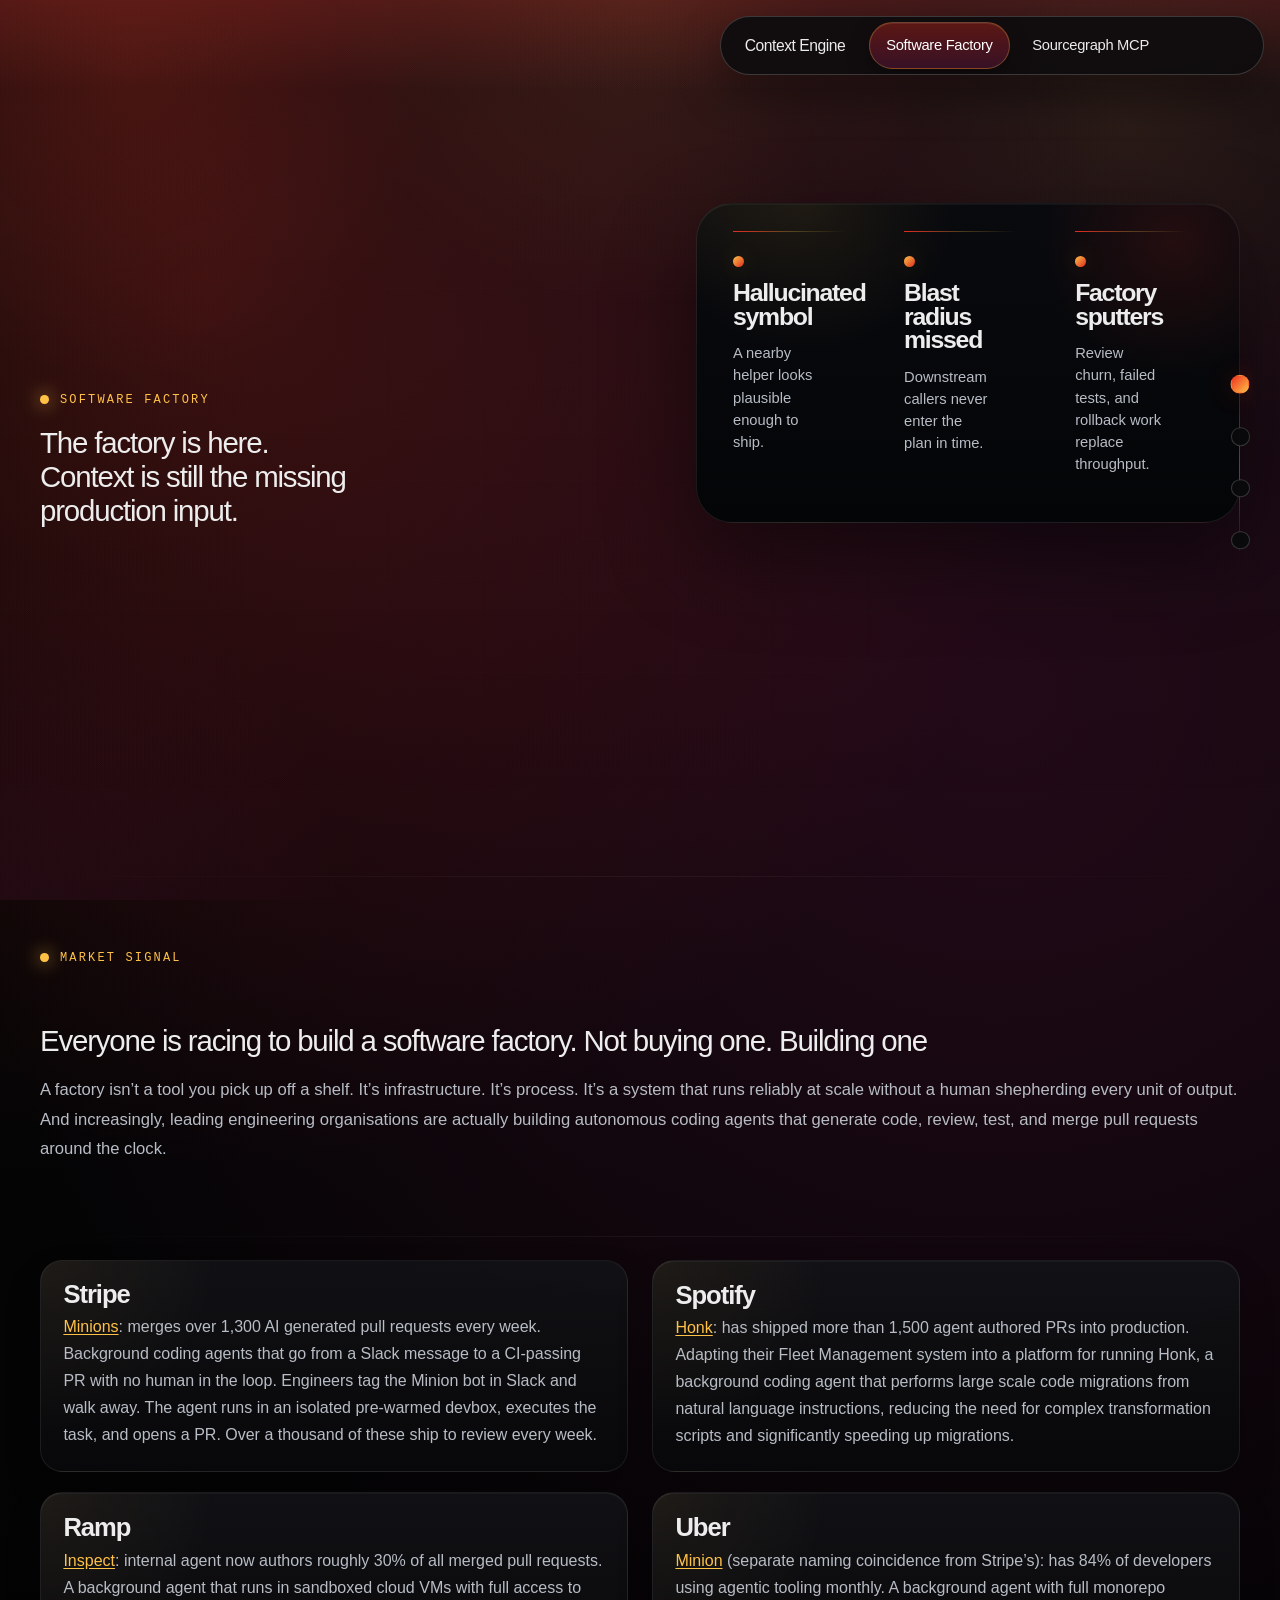
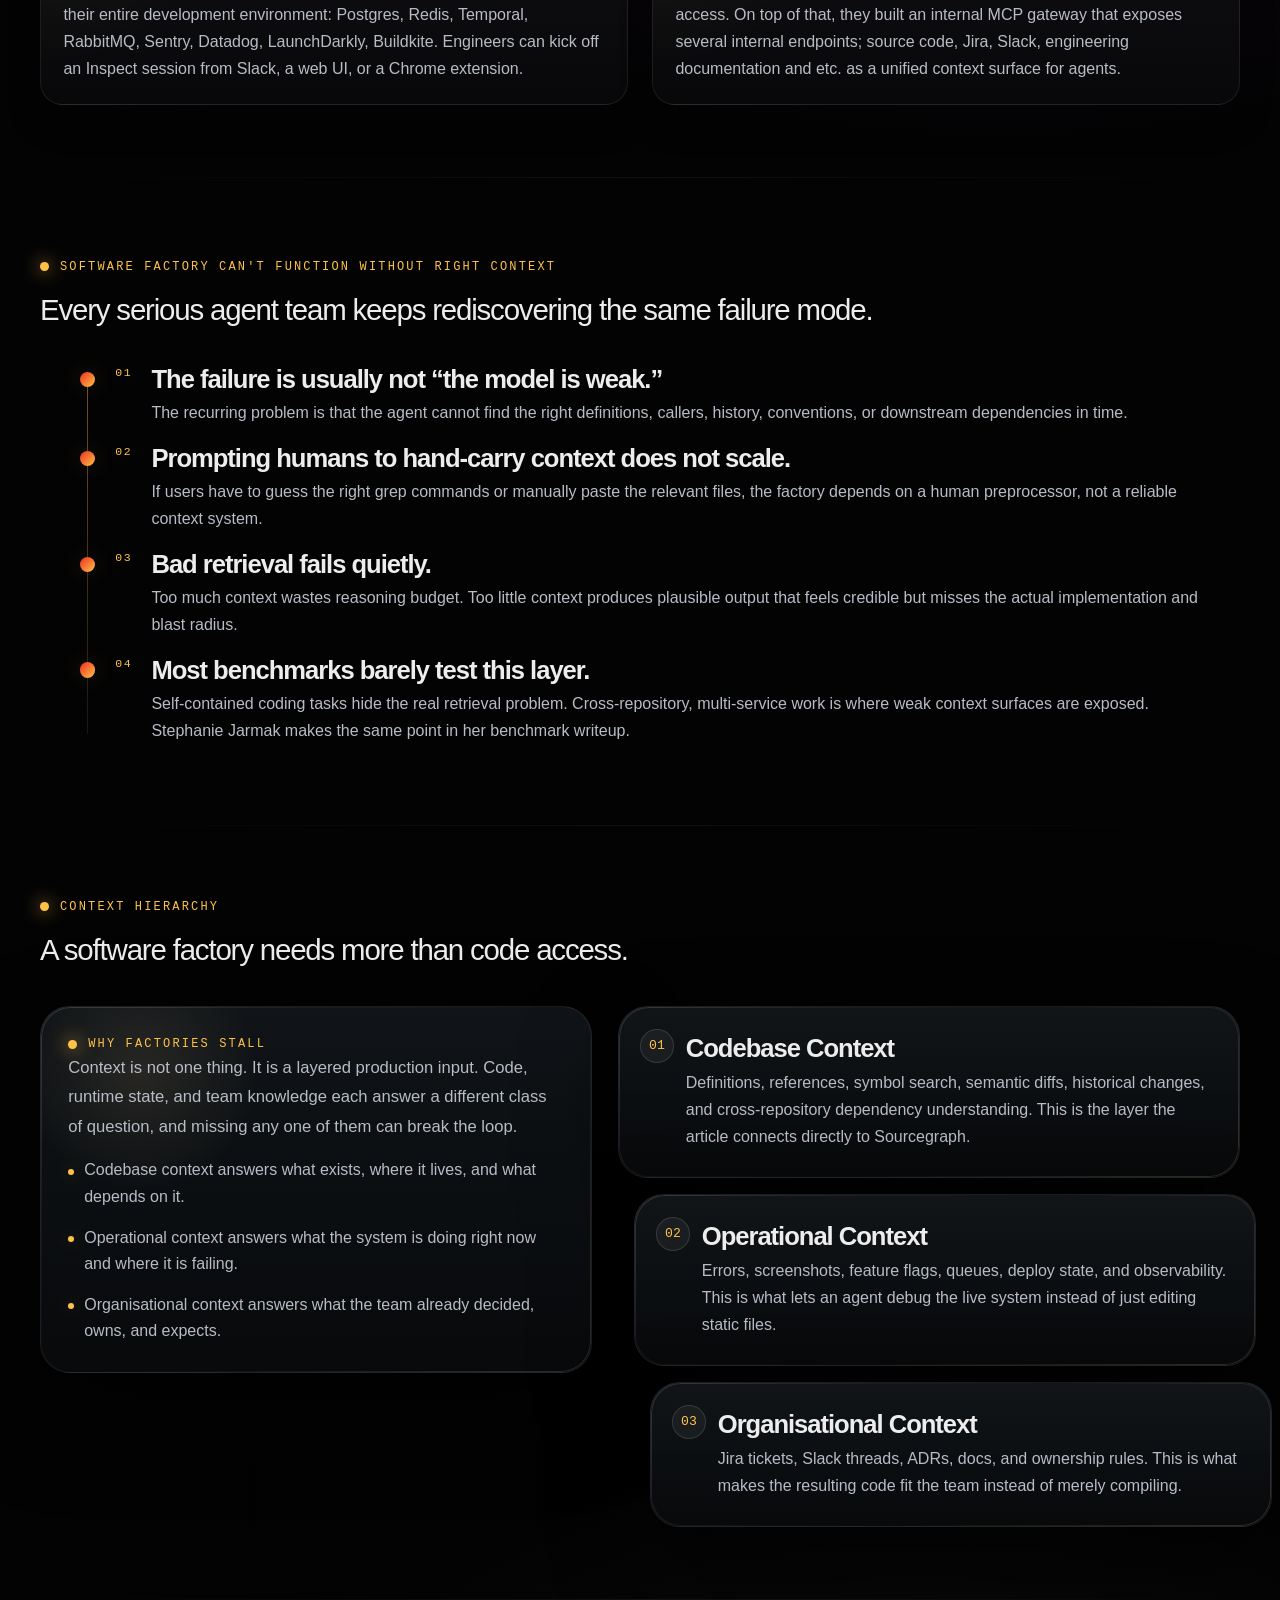
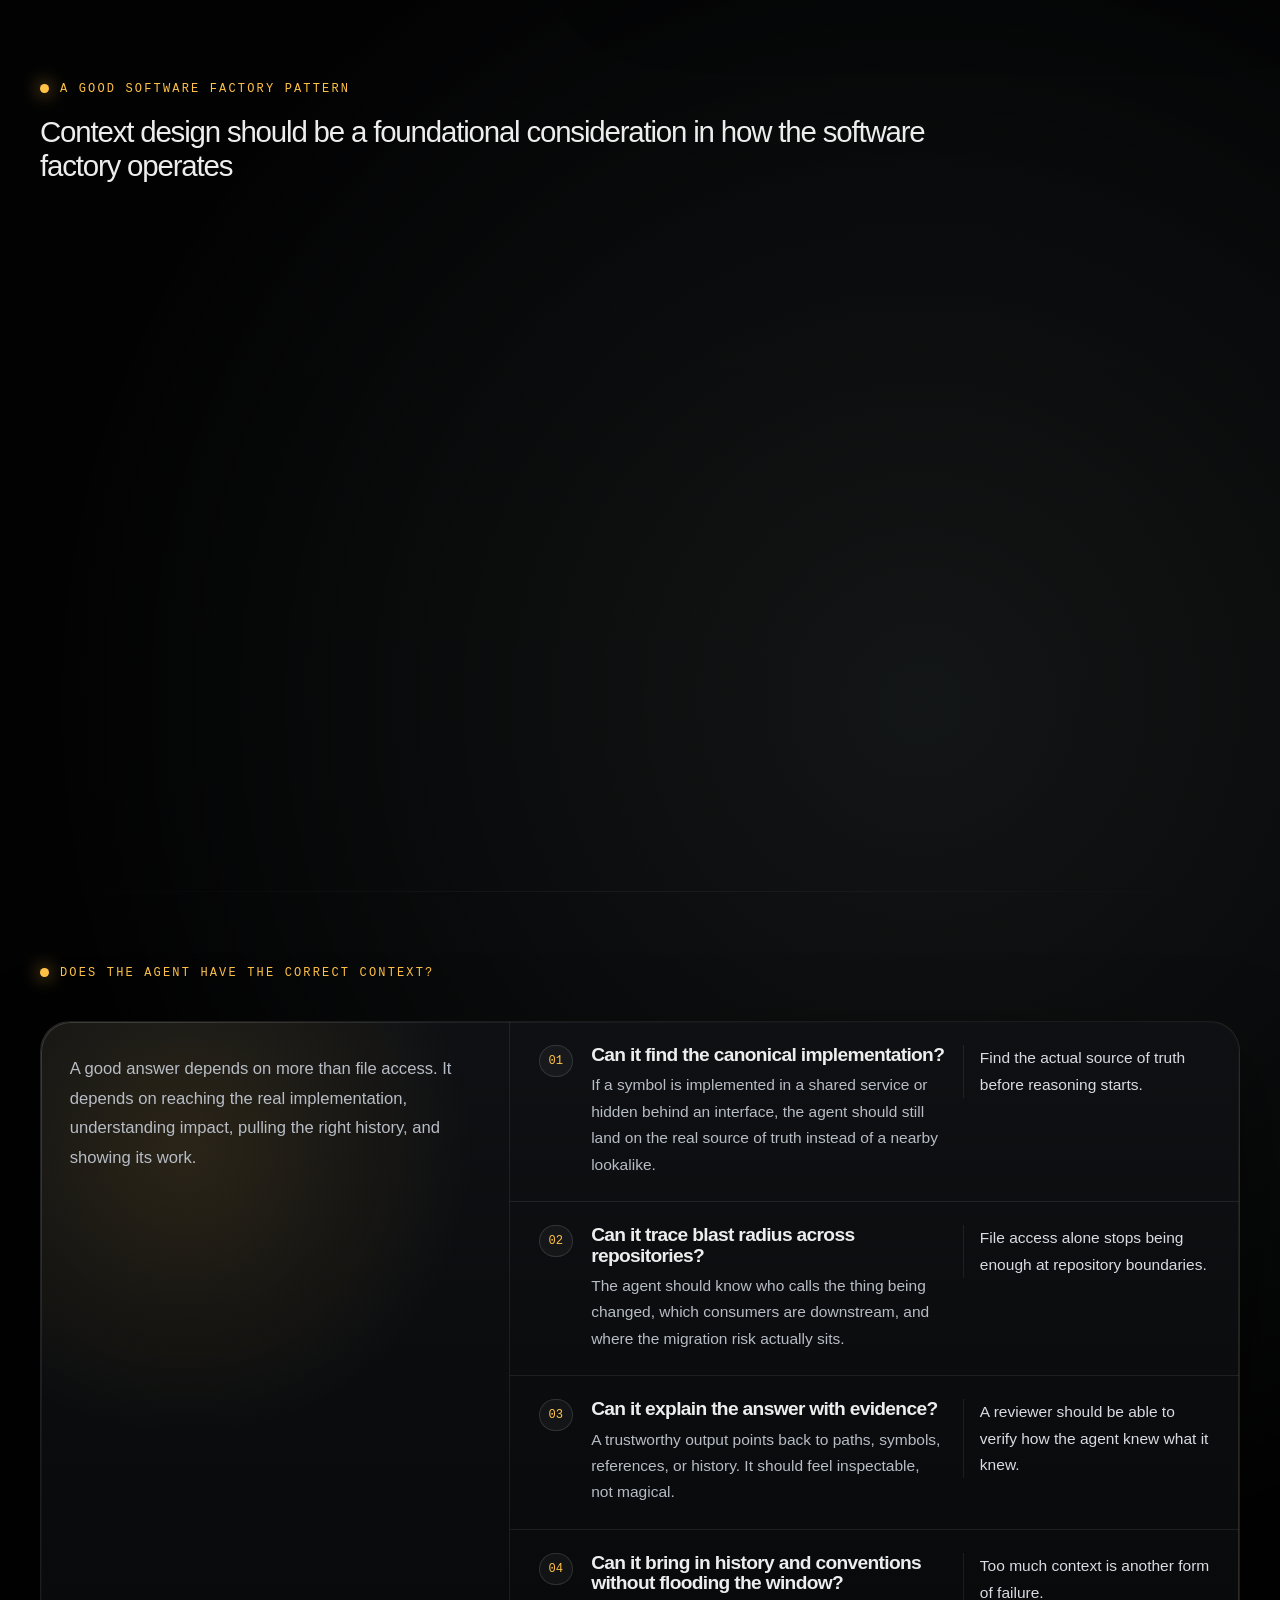
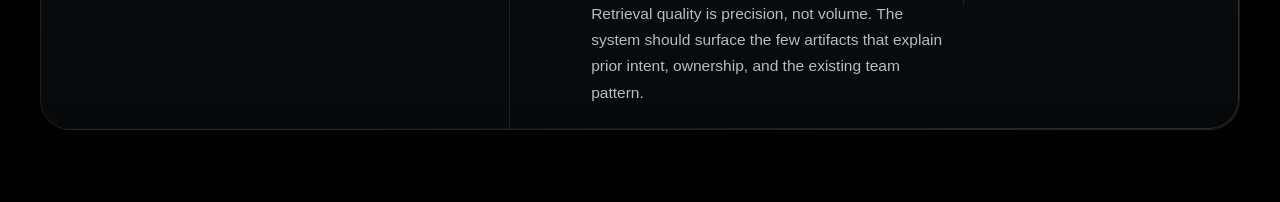
==== commit d44429bb: "updates" ====
--- a/context-problem.html
+++ b/context-problem.html
@@ -18,9 +18,41 @@
         <span class="brand-text">Context Engine</span>
       </a>
       <a class="utility-link" href="./context-problem.html" aria-current="page">Software Factory</a>
-      <a class="utility-link" href="./mcp-guide.html">Sourcegraph Guide</a>
+      <a class="utility-link" href="./mcp-guide.html">Sourcegraph MCP</a>
     </nav>
   </div>
+
+  <aside class="chapter-rail" aria-label="Page chapters">
+    <span class="chapter-kicker">Chapters</span>
+    <a class="chapter-link is-active" href="#factory-signal" data-chapter-target="factory-signal" aria-current="location">
+      <span class="chapter-dot" aria-hidden="true"></span>
+      <span class="chapter-copy">
+        <span class="chapter-index">01</span>
+        <span class="chapter-title">Market Signal</span>
+      </span>
+    </a>
+    <a class="chapter-link" href="#failure-mode" data-chapter-target="failure-mode">
+      <span class="chapter-dot" aria-hidden="true"></span>
+      <span class="chapter-copy">
+        <span class="chapter-index">02</span>
+        <span class="chapter-title">Failure Mode</span>
+      </span>
+    </a>
+    <a class="chapter-link" href="#context-hierarchy" data-chapter-target="context-hierarchy">
+      <span class="chapter-dot" aria-hidden="true"></span>
+      <span class="chapter-copy">
+        <span class="chapter-index">03</span>
+        <span class="chapter-title">Hierarchy</span>
+      </span>
+    </a>
+    <a class="chapter-link" href="#evaluation" data-chapter-target="evaluation">
+      <span class="chapter-dot" aria-hidden="true"></span>
+      <span class="chapter-copy">
+        <span class="chapter-index">04</span>
+        <span class="chapter-title">Evaluation</span>
+      </span>
+    </a>
+  </aside>
 
   <main>
     <section class="page-hero context-hero">
@@ -98,7 +130,7 @@
       </div>
     </section>
 
-    <section class="section">
+    <section class="section" id="failure-mode">
       <div class="container">
         <div class="section-header reveal">
           <span class="eyebrow">SOFTWARE FACTORY CAN'T FUNCTION WITHOUT RIGHT CONTEXT</span>
@@ -139,7 +171,7 @@
       </div>
     </section>
 
-    <section class="section section-compact">
+    <section class="section section-compact" id="context-hierarchy">
       <div class="container">
         <div class="section-header reveal">
           <span class="eyebrow">Context Hierarchy</span>
@@ -243,27 +275,50 @@
           <span class="eyebrow">Does the agent have the correct context?</span>
         </div>
 
-        <div class="question-grid reveal">
-          <article class="question-card">
-            <h3>Can it find the canonical implementation?</h3>
-            <p>If a symbol is implemented in a shared service or hidden behind an interface, the agent should still land on the real source of truth instead of a nearby lookalike.</p>
-            <p class="answer">Good retrieval reduces exploration cost before the model spends tokens reasoning.</p>
-          </article>
-          <article class="question-card">
-            <h3>Can it trace blast radius across repositories?</h3>
-            <p>The agent should know who calls the thing being changed, which consumers are downstream, and where the migration risk actually sits.</p>
-            <p class="answer">This is where file access alone stops being enough.</p>
-          </article>
-          <article class="question-card">
-            <h3>Can it bring in history and conventions without flooding the window?</h3>
-            <p>Retrieval quality is precision, not volume. The system should surface the few artifacts that explain prior intent, ownership, and the existing team pattern.</p>
-            <p class="answer">Too much context is another form of failure.</p>
-          </article>
-          <article class="question-card">
-            <h3>Can it explain the answer with evidence?</h3>
-            <p>A trustworthy output points back to paths, symbols, references, or history. It should feel inspectable, not magical.</p>
-            <p class="answer">The reviewer should be able to verify how the agent knew what it knew.</p>
-          </article>
+        <div class="context-audit panel reveal">
+          <div class="context-audit-intro">
+            <p class="lede">
+              A good answer depends on more than file access. It depends on reaching the real implementation, understanding impact, pulling the right history, and showing its work.
+            </p>
+          </div>
+
+          <div class="context-audit-list" aria-label="Context audit checks">
+            <article class="context-check">
+              <span class="context-check-index">01</span>
+              <div class="context-check-copy">
+                <h3>Can it find the canonical implementation?</h3>
+                <p>If a symbol is implemented in a shared service or hidden behind an interface, the agent should still land on the real source of truth instead of a nearby lookalike.</p>
+              </div>
+              <p class="context-check-note">Find the actual source of truth before reasoning starts.</p>
+            </article>
+
+            <article class="context-check">
+              <span class="context-check-index">02</span>
+              <div class="context-check-copy">
+                <h3>Can it trace blast radius across repositories?</h3>
+                <p>The agent should know who calls the thing being changed, which consumers are downstream, and where the migration risk actually sits.</p>
+              </div>
+              <p class="context-check-note">File access alone stops being enough at repository boundaries.</p>
+            </article>
+
+            <article class="context-check">
+              <span class="context-check-index">03</span>
+              <div class="context-check-copy">
+                <h3>Can it explain the answer with evidence?</h3>
+                <p>A trustworthy output points back to paths, symbols, references, or history. It should feel inspectable, not magical.</p>
+              </div>
+              <p class="context-check-note">A reviewer should be able to verify how the agent knew what it knew.</p>
+            </article>
+
+            <article class="context-check">
+              <span class="context-check-index">04</span>
+              <div class="context-check-copy">
+                <h3>Can it bring in history and conventions without flooding the window?</h3>
+                <p>Retrieval quality is precision, not volume. The system should surface the few artifacts that explain prior intent, ownership, and the existing team pattern.</p>
+              </div>
+              <p class="context-check-note">Too much context is another form of failure.</p>
+            </article>
+          </div>
         </div>
       </div>
     </section>
--- a/assets/site.css
+++ b/assets/site.css
@@ -724,6 +724,86 @@
   margin-top: 1rem;
   padding-top: 1rem;
   border-top: 1px solid rgba(255, 255, 255, 0.08);
+}
+
+.context-audit {
+  display: grid;
+  grid-template-columns: minmax(0, 0.9fr) minmax(0, 1.4fr);
+  gap: 0;
+  padding: 0;
+  background:
+    radial-gradient(circle at 12% 18%, rgba(255, 194, 71, 0.12), transparent 24%),
+    linear-gradient(180deg, rgba(15, 17, 20, 0.94), rgba(8, 9, 11, 0.96));
+}
+
+.context-audit-intro {
+  padding: 2rem 1.8rem;
+  border-right: 1px solid rgba(255, 255, 255, 0.08);
+}
+
+.context-audit-kicker {
+  display: inline-block;
+  margin-bottom: 1rem;
+  color: var(--gold);
+  font-family: var(--mono);
+  font-size: 0.74rem;
+  letter-spacing: 0.16em;
+  text-transform: uppercase;
+}
+
+.context-audit-list {
+  display: grid;
+}
+
+.context-check {
+  display: grid;
+  grid-template-columns: auto minmax(0, 1fr) minmax(12rem, 0.7fr);
+  gap: 1.15rem;
+  align-items: start;
+  padding: 1.45rem 1.8rem;
+  border-top: 1px solid rgba(255, 255, 255, 0.08);
+}
+
+.context-check:first-child {
+  border-top: 0;
+}
+
+.context-check-index {
+  display: inline-flex;
+  align-items: center;
+  justify-content: center;
+  min-width: 2rem;
+  height: 2rem;
+  padding: 0 0.55rem;
+  border-radius: 999px;
+  border: 1px solid rgba(255, 255, 255, 0.12);
+  background: rgba(255, 255, 255, 0.04);
+  color: var(--gold);
+  font-family: var(--mono);
+  font-size: 0.76rem;
+}
+
+.context-check-copy h3 {
+  margin: 0;
+  font-family: var(--display);
+  font-size: clamp(1.02rem, 1.5vw, 1.28rem);
+  line-height: 1.05;
+  letter-spacing: -0.035em;
+}
+
+.context-check-copy p,
+.context-check-note {
+  margin: 0.45rem 0 0;
+  color: var(--text-dim);
+  line-height: 1.7;
+  font-size: 0.97rem;
+}
+
+.context-check-note {
+  margin-top: 0;
+  padding-left: 1rem;
+  border-left: 1px solid rgba(255, 255, 255, 0.08);
+  color: #d8dbe1;
 }
 
 .reference-card a {
@@ -2227,6 +2307,7 @@
   padding: 0 0 0.5rem;
   border: 0;
   background: transparent;
+  color: var(--text);
   text-align: left;
   cursor: pointer;
 }
@@ -2258,7 +2339,7 @@
 .protocol-node-copy {
   display: block;
   margin-top: 0.25rem;
-  color: var(--text-soft);
+  color: var(--text-dim);
   font-family: var(--mono);
   font-size: 0.75rem;
 }
@@ -2619,7 +2700,7 @@
   margin-top: 2.5rem;
   padding-top: 1.5rem;
   border-top: 1px solid rgba(255, 255, 255, 0.06);
-  text-align: center;
+  text-align: left;
 }
 
 /* ── Loop Compare ───────────────────────────────────── */
@@ -3382,6 +3463,25 @@
     grid-template-columns: 1fr;
   }
 
+  .context-audit {
+    grid-template-columns: 1fr;
+  }
+
+  .context-audit-intro {
+    border-right: 0;
+    border-bottom: 1px solid rgba(255, 255, 255, 0.08);
+  }
+
+  .context-check {
+    grid-template-columns: auto minmax(0, 1fr);
+  }
+
+  .context-check-note {
+    grid-column: 2;
+    padding-left: 0;
+    border-left: 0;
+  }
+
   .workbench-panel + .workbench-panel,
   .use-case-spotlight {
     border-left: 0;
@@ -3809,11 +3909,27 @@
   .stack-card,
   .loop-list-item,
   .question-card,
+  .context-audit,
   .reference-card,
   .terminal-shell,
   .config-panel,
   .walkthrough-panel {
     padding: 1.3rem;
+  }
+
+  .context-audit-intro,
+  .context-check {
+    padding: 1.3rem;
+  }
+
+  .context-check {
+    grid-template-columns: 1fr;
+    gap: 0.85rem;
+  }
+
+  .context-check-note {
+    grid-column: auto;
+    margin-top: 0;
   }
 
   .table-panel {
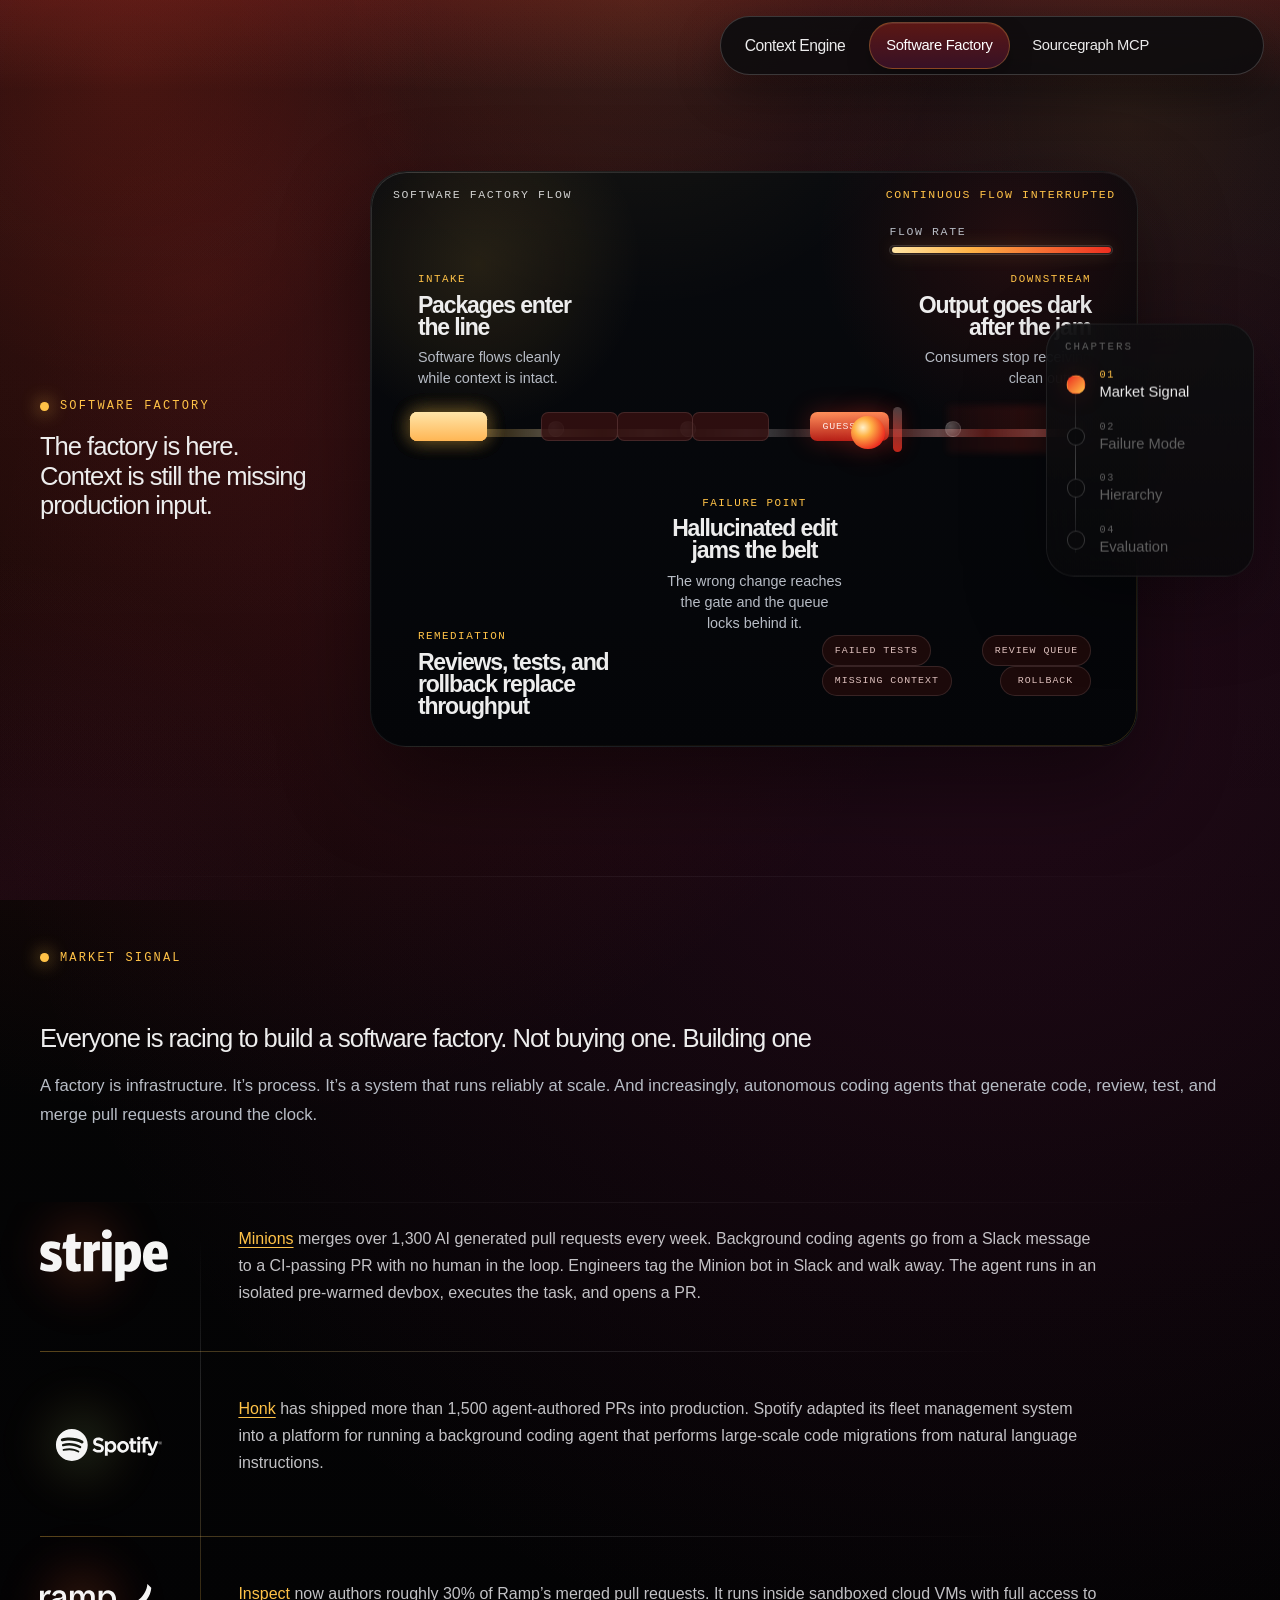
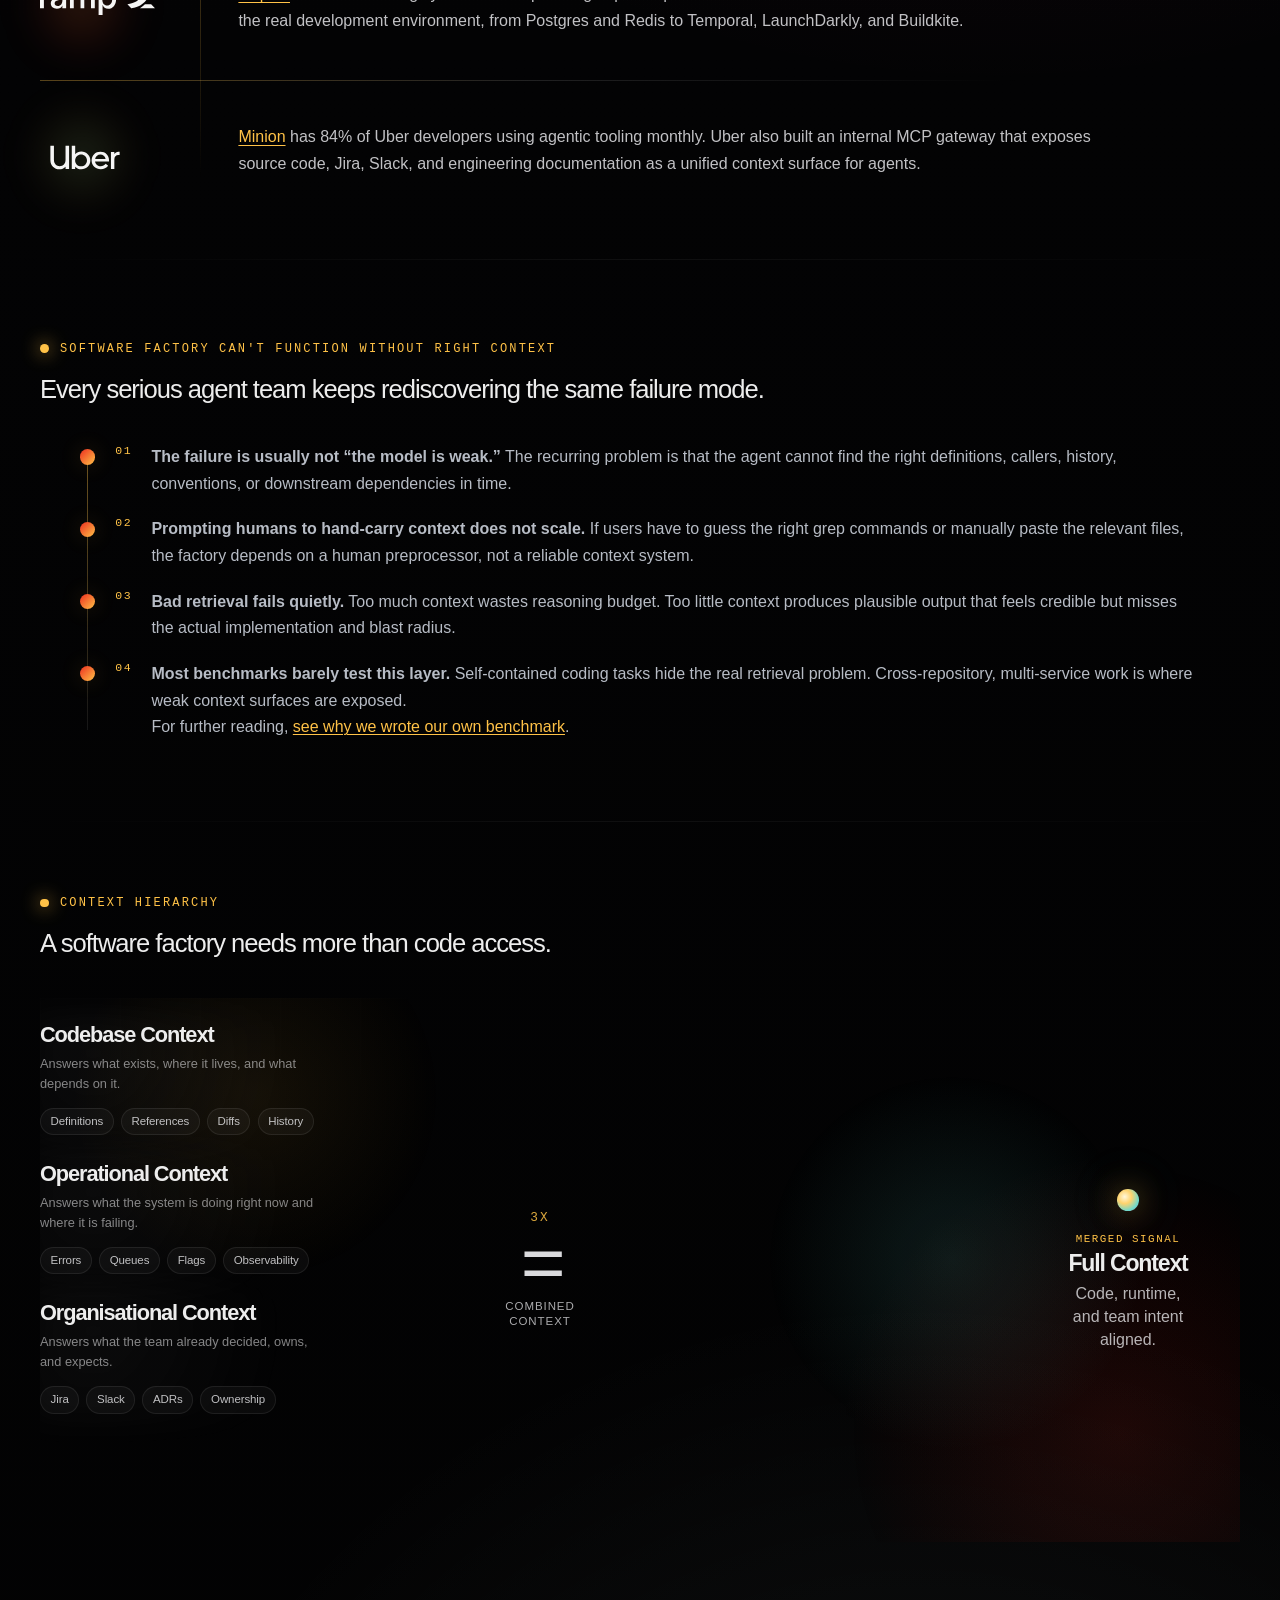
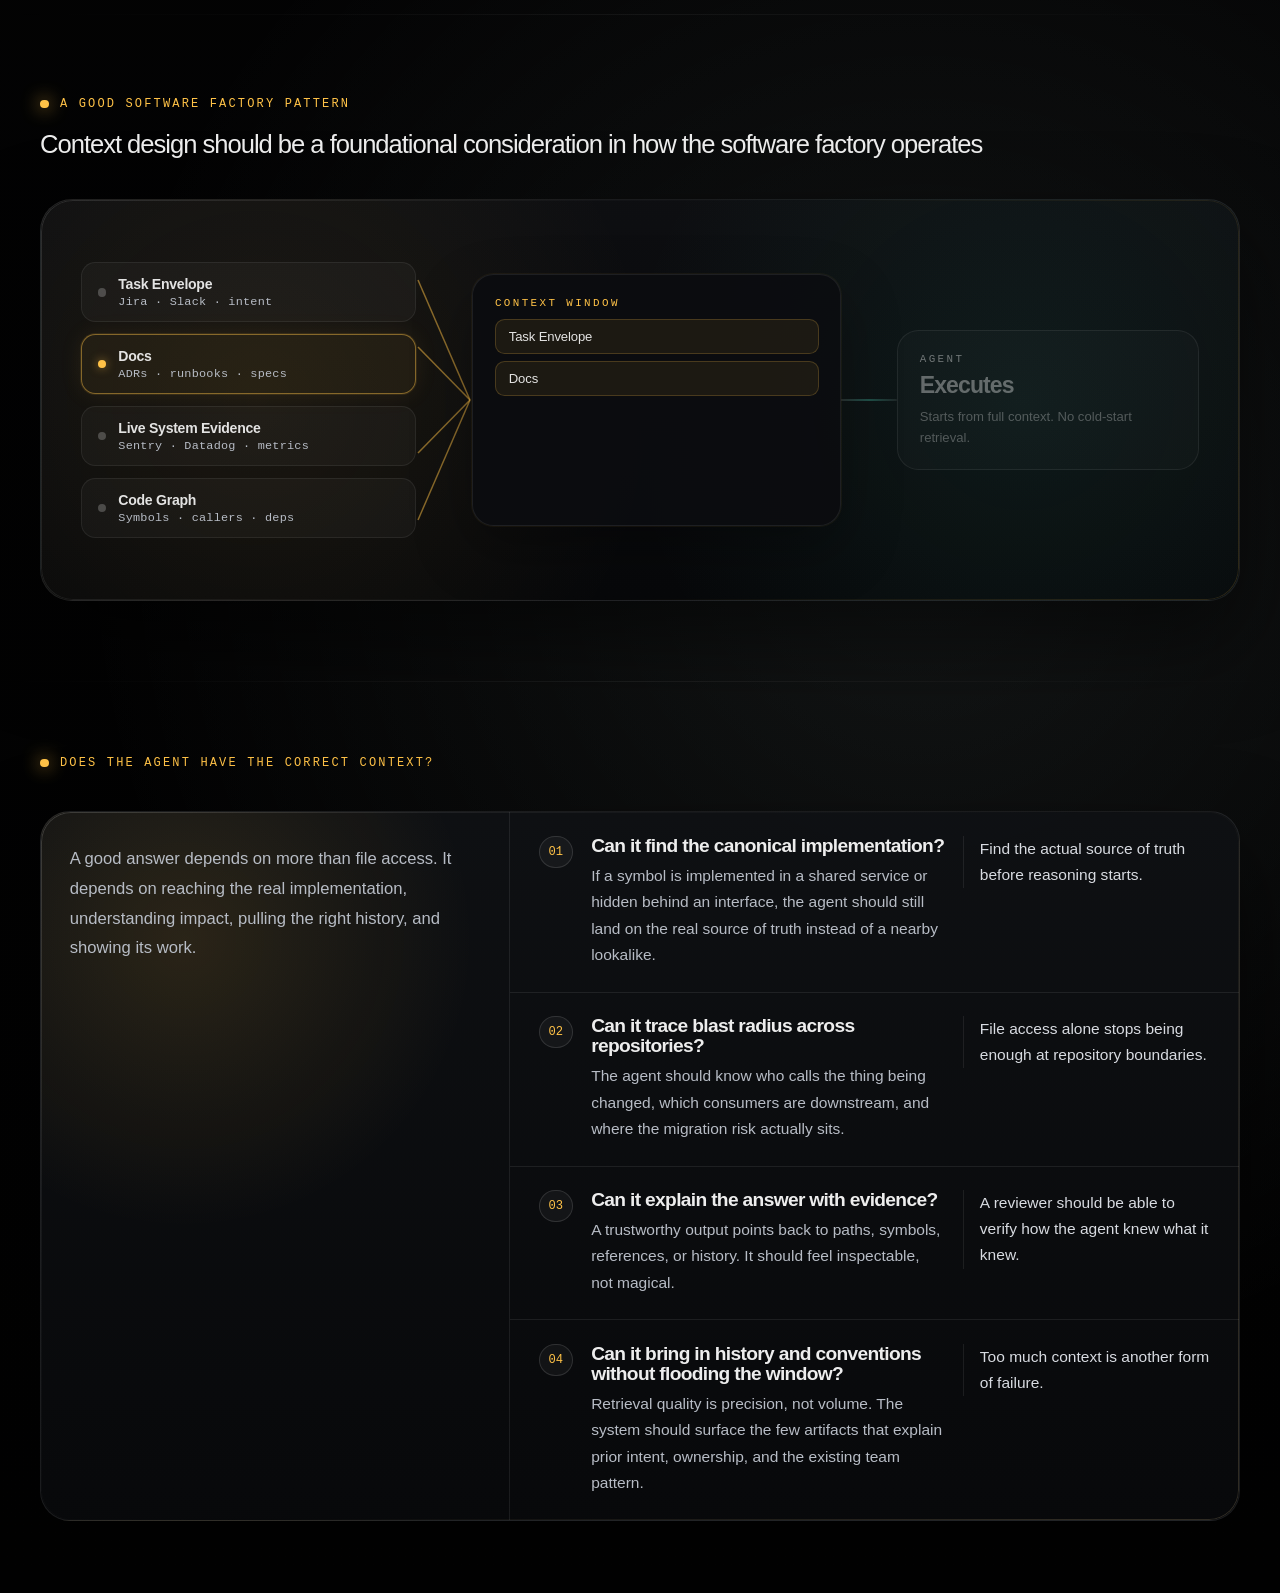
==== commit e221c881: "local" ====
--- a/context-problem.html
+++ b/context-problem.html
@@ -22,7 +22,7 @@
     </nav>
   </div>
 
-  <aside class="chapter-rail" aria-label="Page chapters">
+  <aside class="chapter-rail" aria-label="Page chapters" data-chapter-gate="factory-signal">
     <span class="chapter-kicker">Chapters</span>
     <a class="chapter-link is-active" href="#factory-signal" data-chapter-target="factory-signal" aria-current="location">
       <span class="chapter-dot" aria-hidden="true"></span>
@@ -63,22 +63,83 @@
         </div>
 
         <div class="context-hero-plane reveal" aria-hidden="true">
-          <div class="context-hero-terminal context-failure-strip">
-            <article class="context-failure-item">
-              <span class="context-bullet"></span>
-              <h3>Hallucinated symbol</h3>
-              <p>A nearby helper looks plausible enough to ship.</p>
-            </article>
-            <article class="context-failure-item">
-              <span class="context-bullet"></span>
-              <h3>Blast radius missed</h3>
-              <p>Downstream callers never enter the plan in time.</p>
-            </article>
-            <article class="context-failure-item">
-              <span class="context-bullet"></span>
-              <h3>Factory sputters</h3>
-              <p>Review churn, failed tests, and rollback work replace throughput.</p>
-            </article>
+          <div class="context-factory-scene">
+            <div class="factory-shell factory-shell-belt">
+              <div class="factory-shell-header">
+                <span class="factory-shell-title">Software Factory Flow</span>
+                <span class="factory-shell-status">Continuous flow interrupted</span>
+              </div>
+
+              <div class="factory-throughput">
+                <span class="factory-throughput-label">Flow rate</span>
+                <div class="factory-throughput-meter">
+                  <span class="factory-throughput-fill"></span>
+                </div>
+              </div>
+
+              <div class="belt-caption-row">
+                <div class="belt-stage belt-stage-intake">
+                  <span class="belt-stage-kicker">Intake</span>
+                  <h3>Packages enter the line</h3>
+                  <p>Software flows cleanly while context is intact.</p>
+                </div>
+
+                <div class="belt-stage belt-stage-breakage">
+                  <span class="belt-stage-kicker">Downstream</span>
+                  <h3>Output goes dark after the jam</h3>
+                  <p>Consumers stop receiving clean output.</p>
+                </div>
+              </div>
+
+              <div class="belt-track">
+                <div class="belt-lane belt-lane-top"></div>
+                <div class="belt-rollers" aria-hidden="true">
+                  <span></span>
+                  <span></span>
+                  <span></span>
+                  <span></span>
+                  <span></span>
+                  <span></span>
+                </div>
+                <div class="belt-packages" aria-hidden="true">
+                  <span class="belt-package package-good package-good-a">build</span>
+                  <span class="belt-package package-good package-good-b">patch</span>
+                  <span class="belt-package package-good package-good-c">tests</span>
+                  <span class="belt-package package-bad">guess.ts</span>
+                  <span class="belt-package package-stuck package-stuck-a">queue</span>
+                  <span class="belt-package package-stuck package-stuck-b">queue</span>
+                  <span class="belt-package package-stuck package-stuck-c">queue</span>
+                </div>
+                <div class="belt-gate" aria-hidden="true"></div>
+                <div class="belt-downstream-glow" aria-hidden="true"></div>
+              </div>
+
+              <div class="belt-jam-cluster" aria-hidden="true">
+                <span class="jam-node jam-node-core"></span>
+                <span class="jam-node jam-node-a"></span>
+                <span class="jam-node jam-node-b"></span>
+              </div>
+
+              <div class="belt-stage belt-stage-jam">
+                <span class="belt-stage-kicker">Failure point</span>
+                <h3>Hallucinated edit jams the belt</h3>
+                <p>The wrong change reaches the gate and the queue locks behind it.</p>
+              </div>
+
+              <div class="belt-remediation-row">
+                <div class="belt-stage belt-stage-remediation">
+                  <span class="belt-stage-kicker">Remediation</span>
+                  <h3>Reviews, tests, and rollback replace throughput</h3>
+                </div>
+
+                <div class="belt-blockers">
+                  <div class="belt-blocker blocker-context">Missing context</div>
+                  <div class="belt-blocker blocker-tests">Failed tests</div>
+                  <div class="belt-blocker blocker-review">Review queue</div>
+                  <div class="belt-blocker blocker-rollback">Rollback</div>
+                </div>
+              </div>
+            </div>
           </div>
         </div>
       </div>
@@ -93,7 +154,7 @@
         <div class="editorial-copy reveal">
           <h2 class="hero-statement hero-statement-wide">Everyone is racing to build a software factory. Not buying one. Building one</h2>
           <p class="lede">
-            A factory isn’t a tool you pick up off a shelf. It’s infrastructure. It’s process. It’s a system that runs reliably at scale without a human shepherding every unit of output. And increasingly, leading engineering organisations are actually building autonomous coding agents that generate code, review, test, and merge pull requests around the clock.
+            A factory is infrastructure. It’s process. It’s a system that runs reliably at scale. And increasingly, autonomous coding agents that generate code, review, test, and merge pull requests around the clock.
           </p>
         </div>
       </div>
@@ -101,29 +162,37 @@
 
     <section class="section section-compact section-market-grid">
       <div class="container">
-        <div class="editorial-rail editorial-rail-matrix reveal">
-          <article class="editorial-point">
-            <div>
-              <h3>Stripe</h3>
-              <p><a href="https://stripe.dev/blog/minions-stripes-one-shot-end-to-end-coding-agents" target="_blank" rel="noreferrer">Minions</a>: merges over 1,300 AI generated pull requests every week. Background coding agents that go from a Slack message to a CI-passing PR with no human in the loop. Engineers tag the Minion bot in Slack and walk away. The agent runs in an isolated pre-warmed devbox, executes the task, and opens a PR. Over a thousand of these ship to review every week.</p>
-            </div>
-          </article>
-          <article class="editorial-point">
-            <div>
-              <h3>Spotify</h3>
-              <p><a href="https://engineering.atspotify.com/2025/11/spotifys-background-coding-agent-part-1" target="_blank" rel="noreferrer">Honk</a>: has shipped more than 1,500 agent authored PRs into production. Adapting their Fleet Management system into a platform for running Honk, a background coding agent that performs large scale code migrations from natural language instructions, reducing the need for complex transformation scripts and significantly speeding up migrations.</p>
-            </div>
-          </article>
-          <article class="editorial-point">
-            <div>
-              <h3>Ramp</h3>
-              <p><a href="https://builders.ramp.com/post/why-we-built-our-background-agent" target="_blank" rel="noreferrer">Inspect</a>: internal agent now authors roughly 30% of all merged pull requests. A background agent that runs in sandboxed cloud VMs with full access to their entire development environment: Postgres, Redis, Temporal, RabbitMQ, Sentry, Datadog, LaunchDarkly, Buildkite. Engineers can kick off an Inspect session from Slack, a web UI, or a Chrome extension.</p>
-            </div>
-          </article>
-          <article class="editorial-point">
-            <div>
-              <h3>Uber</h3>
-              <p><a href="https://newsletter.pragmaticengineer.com/p/how-uber-uses-ai-for-development" target="_blank" rel="noreferrer">Minion</a> (separate naming coincidence from Stripe’s): has 84% of developers using agentic tooling monthly. A background agent with full monorepo access. On top of that, they built an internal MCP gateway that exposes several internal endpoints; source code, Jira, Slack, engineering documentation and etc. as a unified context surface for agents.</p>
+        <div class="market-proof reveal">
+          <article class="market-proof-item">
+            <div class="market-proof-brand">
+              <img class="market-proof-logo market-proof-logo-stripe" src="assets/stripe.svg" alt="Stripe" />
+            </div>
+            <div class="market-proof-copy">
+              <p><a href="https://stripe.dev/blog/minions-stripes-one-shot-end-to-end-coding-agents" target="_blank" rel="noreferrer">Minions</a> merges over 1,300 AI generated pull requests every week. Background coding agents go from a Slack message to a CI-passing PR with no human in the loop. Engineers tag the Minion bot in Slack and walk away. The agent runs in an isolated pre-warmed devbox, executes the task, and opens a PR.</p>
+            </div>
+          </article>
+          <article class="market-proof-item">
+            <div class="market-proof-brand">
+              <img class="market-proof-logo market-proof-logo-spotify" src="assets/spotify.svg" alt="Spotify" />
+            </div>
+            <div class="market-proof-copy">
+              <p><a href="https://engineering.atspotify.com/2025/11/spotifys-background-coding-agent-part-1" target="_blank" rel="noreferrer">Honk</a> has shipped more than 1,500 agent-authored PRs into production. Spotify adapted its fleet management system into a platform for running a background coding agent that performs large-scale code migrations from natural language instructions.</p>
+            </div>
+          </article>
+          <article class="market-proof-item">
+            <div class="market-proof-brand">
+              <img class="market-proof-logo market-proof-logo-ramp" src="assets/ramp.svg" alt="Ramp" />
+            </div>
+            <div class="market-proof-copy">
+              <p><a href="https://builders.ramp.com/post/why-we-built-our-background-agent" target="_blank" rel="noreferrer">Inspect</a> now authors roughly 30% of Ramp’s merged pull requests. It runs inside sandboxed cloud VMs with full access to the real development environment, from Postgres and Redis to Temporal, LaunchDarkly, and Buildkite.</p>
+            </div>
+          </article>
+          <article class="market-proof-item">
+            <div class="market-proof-brand">
+              <img class="market-proof-logo market-proof-logo-uber" src="assets/uber.svg" alt="Uber" />
+            </div>
+            <div class="market-proof-copy">
+              <p><a href="https://newsletter.pragmaticengineer.com/p/how-uber-uses-ai-for-development" target="_blank" rel="noreferrer">Minion</a> has 84% of Uber developers using agentic tooling monthly. Uber also built an internal MCP gateway that exposes source code, Jira, Slack, and engineering documentation as a unified context surface for agents.</p>
             </div>
           </article>
         </div>
@@ -141,30 +210,26 @@
           <article class="evaluation-step">
             <span class="evaluation-index">01</span>
             <div>
-              <h3>The failure is usually not “the model is weak.”</h3>
-              <p>The recurring problem is that the agent cannot find the right definitions, callers, history, conventions, or downstream dependencies in time.</p>
+              <p><strong>The failure is usually not “the model is weak.”</strong> The recurring problem is that the agent cannot find the right definitions, callers, history, conventions, or downstream dependencies in time.</p>
             </div>
           </article>
           <article class="evaluation-step">
             <span class="evaluation-index">02</span>
             <div>
-              <h3>Prompting humans to hand-carry context does not scale.</h3>
-              <p>If users have to guess the right grep commands or manually paste the relevant files, the factory depends on a human preprocessor, not a reliable context system.</p>
+              <p><strong>Prompting humans to hand-carry context does not scale.</strong> If users have to guess the right grep commands or manually paste the relevant files, the factory depends on a human preprocessor, not a reliable context system.</p>
             </div>
           </article>
           <article class="evaluation-step">
             <span class="evaluation-index">03</span>
             <div>
-              <h3>Bad retrieval fails quietly.</h3>
-              <p>Too much context wastes reasoning budget. Too little context produces plausible output that feels credible but misses the actual implementation and blast radius.</p>
+              <p><strong>Bad retrieval fails quietly.</strong> Too much context wastes reasoning budget. Too little context produces plausible output that feels credible but misses the actual implementation and blast radius.</p>
             </div>
           </article>
           <article class="evaluation-step">
             <span class="evaluation-index">04</span>
             <div>
-              <h3>Most benchmarks barely test this layer.</h3>
-              <p>Self-contained coding tasks hide the real retrieval problem. Cross-repository, multi-service work is where weak context surfaces are exposed.</p>
-              <p>Stephanie Jarmak makes the same point in <a href="https://medium.com/@steph.jarmak/i-couldnt-find-a-good-enough-benchmark-for-large-scale-software-development-so-i-built-one-d2cc5946e963" target="_blank" rel="noreferrer">her benchmark writeup</a>.</p>
+              <p><strong>Most benchmarks barely test this layer.</strong> Self-contained coding tasks hide the real retrieval problem. Cross-repository, multi-service work is where weak context surfaces are exposed.</p>
+              <p>For further reading, <a href="https://medium.com/@steph.jarmak/i-couldnt-find-a-good-enough-benchmark-for-large-scale-software-development-so-i-built-one-d2cc5946e963" target="_blank" rel="noreferrer">see why we wrote our own benchmark</a>.</p>
             </div>
           </article>
         </div>
@@ -178,35 +243,69 @@
           <h2 class="hero-statement hero-statement-wide">A software factory needs more than code access.</h2>
         </div>
 
-        <div class="stack-grid reveal">
-          <div class="panel page-side-panel">
-            <span class="eyebrow">Why Factories Stall</span>
-            <p class="lede">
-              Context is not one thing. It is a layered production input. Code, runtime state, and team knowledge each answer a different class of question, and missing any one of them can break the loop.
-            </p>
-            <ul class="mini-list">
-              <li>Codebase context answers what exists, where it lives, and what depends on it.</li>
-              <li>Operational context answers what the system is doing right now and where it is failing.</li>
-              <li>Organisational context answers what the team already decided, owns, and expects.</li>
-            </ul>
-          </div>
-
-          <div class="stack-list">
-            <article class="stack-card layer-1">
-              <span class="stack-number">01</span>
-              <h3>Codebase Context</h3>
-              <p>Definitions, references, symbol search, semantic diffs, historical changes, and cross-repository dependency understanding. This is the layer the article connects directly to Sourcegraph.</p>
-            </article>
-            <article class="stack-card layer-2">
-              <span class="stack-number">02</span>
-              <h3>Operational Context</h3>
-              <p>Errors, screenshots, feature flags, queues, deploy state, and observability. This is what lets an agent debug the live system instead of just editing static files.</p>
-            </article>
-            <article class="stack-card layer-3">
-              <span class="stack-number">03</span>
-              <h3>Organisational Context</h3>
-              <p>Jira tickets, Slack threads, ADRs, docs, and ownership rules. This is what makes the resulting code fit the team instead of merely compiling.</p>
-            </article>
+        <div class="context-fusion reveal">
+          <div class="context-fusion-copy">
+          </div>
+
+          <div class="context-fusion-stage" aria-hidden="true">
+            <div class="context-fusion-grid"></div>
+
+            <article class="context-layer context-layer-codebase">
+              <div class="context-layer-copy">
+                <h3>Codebase Context</h3>
+                <p class="context-layer-desc">Answers what exists, where it lives, and what depends on it.</p>
+                <div class="context-layer-tags">
+                  <span>Definitions</span>
+                  <span>References</span>
+                  <span>Diffs</span>
+                  <span>History</span>
+                </div>
+              </div>
+            </article>
+
+            <article class="context-layer context-layer-operational">
+              <div class="context-layer-copy">
+                <h3>Operational Context</h3>
+                <p class="context-layer-desc">Answers what the system is doing right now and where it is failing.</p>
+                <div class="context-layer-tags">
+                  <span>Errors</span>
+                  <span>Queues</span>
+                  <span>Flags</span>
+                  <span>Observability</span>
+                </div>
+              </div>
+            </article>
+
+            <article class="context-layer context-layer-organisational">
+              <div class="context-layer-copy">
+                <h3>Organisational Context</h3>
+                <p class="context-layer-desc">Answers what the team already decided, owns, and expects.</p>
+                <div class="context-layer-tags">
+                  <span>Jira</span>
+                  <span>Slack</span>
+                  <span>ADRs</span>
+                  <span>Ownership</span>
+                </div>
+              </div>
+            </article>
+
+            <div class="context-merge-flow" aria-hidden="true">
+              <span class="context-merge-count">3x</span>
+              <span class="context-merge-symbol">=</span>
+              <p>combined context</p>
+            </div>
+
+            <div class="context-merge-core">
+              <span class="context-core-ring context-core-ring-a"></span>
+              <span class="context-core-ring context-core-ring-b"></span>
+              <div class="context-core-node"></div>
+              <div class="context-core-copy">
+                <span class="context-core-kicker">Merged Signal</span>
+                <strong>Full Context</strong>
+                <p>Code, runtime, and team intent aligned.</p>
+              </div>
+            </div>
+
           </div>
         </div>
       </div>
@@ -219,51 +318,73 @@
           <h2 class="hero-statement hero-statement-wide">Context design should be a foundational consideration in how the software factory operates</h2>
         </div>
 
-        <div class="page-hero-grid reveal">
-          <div class="editorial-copy">
-            <p class="lede">
-              Stripe's Minion architecture makes the pattern clear: context is solved before the agent loop starts, not inside it.
-            </p>
-            <p class="lede">
-              Toolshed MCP exposes hundreds of tools across internal systems, docs, tickets, and code intelligence. Before any LLM call, a deterministic orchestrator resolves task references, fetches Jira and docs, runs code search, and hydrates the context window.
-            </p>
-            <p class="lede">
-              That is the pattern: front load the intelligence, assemble context deterministically, then hand the model a narrowed workspace. Sourcegraph adds the code intelligence file access alone cannot: symbols, implementations, callers, deprecations, and cross repository blast radius beyond what grep can reliably reach.
-            </p>
-          </div>
-
-          <div class="guide-panel">
-            <span class="eyebrow">Prehydration Flow</span>
-            <div class="guide-steps">
-              <div class="guide-step">
-                <span class="stack-number">01</span>
-                <div>
-                  <strong>Start before the agent loop</strong>
-                  <p>Parse the task envelope first: links, repo names, service names, referenced tickets, docs, and the actual problem statement.</p>
-                </div>
-              </div>
-              <div class="guide-step">
-                <span class="stack-number">02</span>
-                <div>
-                  <strong>Resolve organisational context</strong>
-                  <p>Fetch Jira, documentation, prior discussion, and ownership signals so the agent knows what change is being requested and why.</p>
-                </div>
-              </div>
-              <div class="guide-step">
-                <span class="stack-number">03</span>
-                <div>
-                  <strong>Resolve codebase context with Sourcegraph</strong>
-                  <p>Use semantic search and code intelligence to find the canonical implementation, interface realizations, downstream callers, and deprecated patterns across repositories.</p>
-                </div>
-              </div>
-              <div class="guide-step">
-                <span class="stack-number">04</span>
-                <div>
-                  <strong>Hand off a ranked working set</strong>
-                  <p>The model starts from hydrated context instead of exploring a giant filesystem, so it can execute precisely rather than guess what matters.</p>
-                </div>
-              </div>
-            </div>
+        <div class="prehydration-flow reveal" aria-label="Agents receive pre-hydrated context before execution">
+          <div class="ph-sources">
+            <div class="ph-source">
+              <span class="ph-source-dot"></span>
+              <div class="ph-source-text">
+                <strong>Task Envelope</strong>
+                <span>Jira · Slack · intent</span>
+              </div>
+            </div>
+            <div class="ph-source">
+              <span class="ph-source-dot"></span>
+              <div class="ph-source-text">
+                <strong>Docs</strong>
+                <span>ADRs · runbooks · specs</span>
+              </div>
+            </div>
+            <div class="ph-source">
+              <span class="ph-source-dot"></span>
+              <div class="ph-source-text">
+                <strong>Live System Evidence</strong>
+                <span>Sentry · Datadog · metrics</span>
+              </div>
+            </div>
+            <div class="ph-source">
+              <span class="ph-source-dot"></span>
+              <div class="ph-source-text">
+                <strong>Code Graph</strong>
+                <span>Symbols · callers · deps</span>
+              </div>
+            </div>
+          </div>
+
+          <div class="ph-connector ph-connector-gather" aria-hidden="true">
+            <svg class="ph-connector-svg" viewBox="0 0 56 320" preserveAspectRatio="none" xmlns="http://www.w3.org/2000/svg">
+              <line class="ph-svg-line" x1="2" y1="40" x2="54" y2="160"/>
+              <line class="ph-svg-line" x1="2" y1="107" x2="54" y2="160"/>
+              <line class="ph-svg-line" x1="2" y1="213" x2="54" y2="160"/>
+              <line class="ph-svg-line" x1="2" y1="280" x2="54" y2="160"/>
+            </svg>
+          </div>
+
+          <div class="ph-window">
+            <span class="ph-window-eyebrow">Context Window</span>
+            <div class="ph-window-items">
+              <div class="ph-window-item">Task Envelope</div>
+              <div class="ph-window-item">Docs</div>
+              <div class="ph-window-item">Live Evidence</div>
+              <div class="ph-window-item">Code Graph</div>
+            </div>
+            <div class="ph-window-status">
+              <span class="ph-window-status-dot"></span>
+              <span>Hydrated — agent ready</span>
+            </div>
+          </div>
+
+          <div class="ph-connector ph-connector-handoff" aria-hidden="true">
+            <div class="ph-handoff-track">
+              <span class="ph-handoff-pulse"></span>
+            </div>
+            <span class="ph-handoff-label">before execution</span>
+          </div>
+
+          <div class="ph-agent">
+            <span class="ph-agent-eyebrow">Agent</span>
+            <strong class="ph-agent-heading">Executes</strong>
+            <p class="ph-agent-body">Starts from full context. No cold-start retrieval.</p>
+            <span class="ph-agent-ring" aria-hidden="true"></span>
           </div>
         </div>
       </div>
@@ -326,5 +447,64 @@
   </main>
 
   <script src="./assets/site.js"></script>
+  <script>
+  (function () {
+    var diagram = document.querySelector('.prehydration-flow');
+    if (!diagram) return;
+
+    var sources = diagram.querySelectorAll('.ph-source');
+    var items   = diagram.querySelectorAll('.ph-window-item');
+    var window_ = diagram.querySelector('.ph-window');
+    var gather  = diagram.querySelector('.ph-connector-gather');
+    var handoff = diagram.querySelector('.ph-connector-handoff');
+    var agent   = diagram.querySelector('.ph-agent');
+
+    var STEP     = 1600;   // ms per source
+    var HOLD     = 2400;   // ms agent stays active before reset
+    var PAUSE    = 800;    // ms gap after reset before next cycle
+
+    function reset() {
+      sources.forEach(function (s) { s.classList.remove('is-active'); });
+      items.forEach(function (i)   { i.classList.remove('is-loaded'); });
+      if (window_) window_.classList.remove('is-ready');
+      if (gather)  gather.classList.remove('is-flowing');
+      if (handoff) handoff.classList.remove('is-active');
+      if (agent)   agent.classList.remove('is-active');
+    }
+
+    function cycle() {
+      reset();
+      var total = sources.length;
+
+      sources.forEach(function (source, i) {
+        setTimeout(function () {
+          sources.forEach(function (s) { s.classList.remove('is-active'); });
+          source.classList.add('is-active');
+          if (gather) gather.classList.add('is-flowing');
+          if (items[i]) items[i].classList.add('is-loaded');
+        }, i * STEP);
+      });
+
+      // Window ready
+      setTimeout(function () {
+        sources.forEach(function (s) { s.classList.remove('is-active'); });
+        if (window_) window_.classList.add('is-ready');
+        if (gather)  gather.classList.remove('is-flowing');
+        if (handoff) handoff.classList.add('is-active');
+      }, total * STEP);
+
+      // Agent activates
+      setTimeout(function () {
+        if (handoff) handoff.classList.remove('is-active');
+        if (agent)   agent.classList.add('is-active');
+      }, total * STEP + 800);
+
+      // Schedule next cycle
+      setTimeout(cycle, total * STEP + 800 + HOLD + PAUSE);
+    }
+
+    setTimeout(cycle, 600);
+  })();
+  </script>
 </body>
 </html>
--- a/assets/site.css
+++ b/assets/site.css
@@ -210,6 +210,152 @@
 
 .section-market-grid {
   padding-top: 1.5rem;
+  overflow: hidden;
+}
+
+.market-proof {
+  position: relative;
+  display: grid;
+  gap: 0;
+}
+
+.market-proof::before {
+  content: "";
+  position: absolute;
+  top: 0.6rem;
+  bottom: 0.6rem;
+  left: clamp(8rem, 14vw, 10rem);
+  width: 1px;
+  background: linear-gradient(180deg, transparent, rgba(255, 255, 255, 0.18), rgba(255, 194, 71, 0.24), transparent);
+  opacity: 0.9;
+}
+
+.market-proof-item {
+  position: relative;
+  display: grid;
+  grid-template-columns: minmax(7rem, 10rem) minmax(0, 1fr);
+  gap: clamp(1.5rem, 3vw, 3rem);
+  align-items: start;
+  padding: clamp(1.8rem, 4vw, 2.8rem) 0;
+}
+
+.market-proof-item::before {
+  content: "";
+  position: absolute;
+  top: 0;
+  left: 0;
+  right: 0;
+  height: 1px;
+  background: linear-gradient(90deg, rgba(255, 194, 71, 0.34), rgba(255, 255, 255, 0.12), transparent 82%);
+  transform-origin: left center;
+  transition: transform 240ms ease, opacity 240ms ease;
+}
+
+.market-proof-item:first-child {
+  padding-top: 0;
+}
+
+.market-proof-item:first-child::before {
+  opacity: 0;
+}
+
+.market-proof-item:last-child {
+  padding-bottom: 0;
+}
+
+.market-proof-item:hover::before {
+  transform: scaleX(1.03);
+}
+
+.market-proof-brand {
+  position: relative;
+  min-height: 3rem;
+  padding-top: 0.2rem;
+}
+
+.market-proof-brand::after {
+  content: "";
+  position: absolute;
+  top: 50%;
+  left: -0.6rem;
+  width: 6.5rem;
+  height: 6.5rem;
+  border-radius: 50%;
+  background: radial-gradient(circle, rgba(255, 194, 71, 0.18) 0%, rgba(237, 46, 32, 0.12) 42%, transparent 72%);
+  transform: translateY(-50%);
+  filter: blur(20px);
+  animation: marketGlow 7s ease-in-out infinite;
+}
+
+.market-proof-item:nth-child(even) .market-proof-brand::after {
+  background: radial-gradient(circle, rgba(113, 235, 170, 0.18) 0%, rgba(255, 194, 71, 0.08) 42%, transparent 72%);
+  animation-delay: -2.4s;
+}
+
+.market-proof-logo {
+  position: relative;
+  z-index: 1;
+  display: block;
+  width: auto;
+  max-width: 100%;
+  height: clamp(1.85rem, 2.4vw, 2.7rem);
+  filter: brightness(0) invert(1);
+  opacity: 0.96;
+}
+
+.market-proof-logo-stripe {
+  width: clamp(7.2rem, 10vw, 8.9rem);
+  height: auto;
+}
+
+.market-proof-logo-spotify {
+  width: clamp(7.5rem, 10.8vw, 9.3rem);
+  height: auto;
+}
+
+.market-proof-logo-ramp {
+  width: clamp(6.6rem, 9vw, 8rem);
+  height: auto;
+}
+
+.market-proof-logo-uber {
+  width: clamp(5.1rem, 7vw, 6.3rem);
+  height: auto;
+}
+
+.market-proof-copy {
+  max-width: 54rem;
+}
+
+.market-proof-copy p {
+  margin: 0;
+  color: rgba(236, 236, 239, 0.82);
+  font-size: 1rem;
+  line-height: 1.68;
+}
+
+.market-proof-copy a {
+  color: var(--gold);
+  text-decoration: underline;
+  text-decoration-thickness: 1px;
+  text-underline-offset: 0.16em;
+}
+
+.market-proof-copy a:hover {
+  color: #fff1c7;
+}
+
+@keyframes marketGlow {
+  0%,
+  100% {
+    opacity: 0.52;
+    transform: translateY(-50%) scale(0.92);
+  }
+
+  50% {
+    opacity: 0.9;
+    transform: translateY(-50%) scale(1.04);
+  }
 }
 
 .eyebrow {
@@ -237,6 +383,13 @@
   margin-bottom: 2.6rem;
 }
 
+.problem-section .section-heading,
+.loop-section .section-heading,
+.protocol-section .section-heading,
+.loop-mcp-section .section-heading {
+  max-width: none;
+}
+
 .section-heading.centered {
   margin-left: auto;
   margin-right: auto;
@@ -261,10 +414,16 @@
 
 .statement-title {
   font-family: var(--display);
-  font-size: clamp(1.35rem, 2.3vw, 2rem);
+  font-size: clamp(1.18rem, 2vw, 1.72rem);
   font-weight: 500;
   line-height: 1.15;
   letter-spacing: -0.04em;
+}
+
+.statement-emphasis {
+  color: var(--amber);
+  font-style: italic;
+  text-shadow: 0 0 18px rgba(237, 46, 32, 0.16);
 }
 
 .section-copy,
@@ -656,6 +815,671 @@
   line-height: 1.7;
 }
 
+.context-orchestrator {
+  display: grid;
+  gap: 1.15rem;
+  align-self: start;
+}
+
+.context-orchestrator-stage {
+  position: relative;
+  display: grid;
+  grid-template-columns: minmax(11.5rem, 0.9fr) minmax(16rem, 1.05fr) minmax(13rem, 0.9fr);
+  grid-template-rows: auto auto;
+  gap: 1rem 1.25rem;
+  align-items: center;
+  min-height: 34rem;
+  padding: 1.65rem;
+  overflow: hidden;
+  border: 1px solid rgba(255, 255, 255, 0.08);
+  border-radius: 2rem;
+  background:
+    radial-gradient(circle at 18% 22%, rgba(255, 194, 71, 0.12), transparent 24%),
+    radial-gradient(circle at 78% 72%, rgba(237, 46, 32, 0.14), transparent 28%),
+    linear-gradient(180deg, rgba(14, 15, 18, 0.94), rgba(7, 8, 10, 0.98));
+  box-shadow: var(--shadow);
+}
+
+.context-orchestrator-stage::before {
+  content: "";
+  position: absolute;
+  inset: 0;
+  border-radius: inherit;
+  padding: 1px;
+  background: linear-gradient(140deg, rgba(255, 255, 255, 0.14), rgba(255, 255, 255, 0.04) 28%, transparent 54%, rgba(255, 194, 71, 0.2) 94%);
+  -webkit-mask:
+    linear-gradient(#fff 0 0) content-box,
+    linear-gradient(#fff 0 0);
+  -webkit-mask-composite: xor;
+  mask-composite: exclude;
+  pointer-events: none;
+}
+
+.context-orchestrator-grid {
+  position: absolute;
+  inset: 0;
+  background-image:
+    linear-gradient(rgba(255, 255, 255, 0.035) 1px, transparent 1px),
+    linear-gradient(90deg, rgba(255, 255, 255, 0.035) 1px, transparent 1px);
+  background-size: 4.6rem 4.6rem;
+  mask-image: radial-gradient(circle at center, black 38%, transparent 94%);
+  opacity: 0.4;
+}
+
+.context-source-cluster,
+.context-prep-core,
+.context-execution-core,
+.context-feedback-loop {
+  position: relative;
+  z-index: 1;
+}
+
+.context-source-cluster {
+  display: grid;
+  gap: 0.62rem;
+  width: 100%;
+}
+
+.context-source-cluster-top {
+  grid-column: 1;
+  grid-row: 1;
+}
+
+.context-source-cluster-bottom {
+  grid-column: 1;
+  grid-row: 2;
+}
+
+.context-source-cluster::after {
+  content: "";
+  position: absolute;
+  top: 50%;
+  left: calc(100% + 0.75rem);
+  width: calc(100% + 1.35rem);
+  height: 1px;
+  background: linear-gradient(90deg, rgba(255, 194, 71, 0.22), rgba(255, 194, 71, 0.62), rgba(255, 194, 71, 0.08));
+  transform: translateY(-50%);
+  pointer-events: none;
+}
+
+.context-source-label,
+.context-prep-kicker,
+.context-execution-kicker,
+.context-loop-label {
+  color: var(--gold);
+  font-family: var(--mono);
+  font-size: 0.72rem;
+  letter-spacing: 0.24em;
+  text-transform: uppercase;
+}
+
+.context-source-chip {
+  min-height: 2.9rem;
+  padding: 0.9rem 1rem;
+  border: 1px solid rgba(255, 255, 255, 0.08);
+  border-radius: 999px;
+  background: linear-gradient(180deg, rgba(255, 255, 255, 0.06), rgba(255, 255, 255, 0.025));
+  color: rgba(255, 255, 255, 0.88);
+  font-size: 0.94rem;
+  letter-spacing: -0.02em;
+  box-shadow: inset 0 1px 0 rgba(255, 255, 255, 0.04);
+  animation: sourceChipPulse 6s ease-in-out infinite;
+}
+
+.context-source-cluster .context-source-chip:nth-of-type(2) {
+  animation-delay: -2s;
+}
+
+.context-source-cluster .context-source-chip:nth-of-type(3) {
+  animation-delay: -4s;
+}
+
+.context-prep-core,
+.context-execution-core {
+  display: grid;
+  gap: 0.8rem;
+  padding: 1.5rem;
+  border-radius: 1.65rem;
+  border: 1px solid rgba(255, 255, 255, 0.08);
+  background:
+    linear-gradient(180deg, rgba(19, 21, 25, 0.95), rgba(11, 12, 14, 0.95)),
+    rgba(255, 255, 255, 0.02);
+}
+
+.context-prep-core {
+  grid-column: 2;
+  grid-row: 1 / span 2;
+  width: 100%;
+  min-height: 13.6rem;
+  box-shadow: 0 0 0 1px rgba(255, 194, 71, 0.08), 0 30px 70px rgba(0, 0, 0, 0.36);
+}
+
+.context-execution-core {
+  grid-column: 3;
+  grid-row: 1 / span 2;
+  width: 100%;
+  min-height: 11.4rem;
+}
+
+.context-prep-core strong,
+.context-execution-core strong {
+  font-family: var(--display);
+  font-size: clamp(1.4rem, 1.8vw, 2rem);
+  line-height: 0.96;
+  letter-spacing: -0.05em;
+}
+
+.context-prep-core p,
+.context-execution-core p {
+  margin: 0;
+  color: var(--text-dim);
+  font-size: 0.97rem;
+  line-height: 1.65;
+}
+
+.context-prep-stack {
+  display: flex;
+  flex-wrap: wrap;
+  gap: 0.55rem;
+}
+
+.context-prep-stack span {
+  padding: 0.5rem 0.7rem;
+  border-radius: 999px;
+  background: rgba(255, 255, 255, 0.055);
+  border: 1px solid rgba(255, 255, 255, 0.07);
+  color: rgba(255, 255, 255, 0.82);
+  font-size: 0.76rem;
+  line-height: 1;
+}
+
+.context-path,
+.context-handoff-path {
+  position: absolute;
+  border-radius: 999px;
+  pointer-events: none;
+  z-index: 0;
+}
+
+.context-path {
+  display: none;
+  height: 2px;
+  background: linear-gradient(90deg, rgba(255, 194, 71, 0.18), rgba(255, 194, 71, 0.65), rgba(255, 194, 71, 0.16));
+  overflow: hidden;
+}
+
+.context-path-top {
+  display: none;
+}
+
+.context-path-bottom {
+  display: none;
+}
+
+.context-packet,
+.context-handoff-pulse {
+  position: absolute;
+  top: 50%;
+  width: 0.8rem;
+  height: 0.8rem;
+  border-radius: 50%;
+  transform: translateY(-50%);
+}
+
+.context-packet {
+  display: none;
+  background: radial-gradient(circle at 30% 30%, rgba(255, 255, 255, 0.96), rgba(255, 194, 71, 0.88) 52%, rgba(237, 46, 32, 0.65));
+  box-shadow: 0 0 18px rgba(255, 194, 71, 0.45);
+  animation: sourcePacketFlow 5.8s linear infinite;
+}
+
+.context-packet-b,
+.context-packet-d {
+  animation-delay: -2.8s;
+}
+
+.context-path-bottom .context-packet {
+  animation-duration: 6.4s;
+}
+
+.context-handoff-path {
+  top: 50%;
+  left: calc(66.666% - 1rem);
+  width: clamp(2.5rem, 6vw, 5rem);
+  height: 3px;
+  background: linear-gradient(90deg, rgba(255, 194, 71, 0.3), rgba(220, 254, 254, 0.82), rgba(220, 254, 254, 0.18));
+  overflow: hidden;
+  transform: translateY(-50%);
+}
+
+.context-handoff-pulse {
+  background: radial-gradient(circle at 30% 30%, rgba(255, 255, 255, 0.98), rgba(220, 254, 254, 0.92) 58%, rgba(220, 254, 254, 0.32));
+  box-shadow: 0 0 20px rgba(220, 254, 254, 0.36);
+  animation: handoffPulse 4.4s linear infinite;
+}
+
+.context-handoff-pulse-b {
+  animation-delay: -2.2s;
+}
+
+.context-execution-status {
+  display: inline-flex;
+  align-items: center;
+  gap: 0.6rem;
+  margin-top: 0.3rem;
+  color: rgba(255, 255, 255, 0.82);
+  font-size: 0.78rem;
+  line-height: 1.45;
+}
+
+.context-execution-dot {
+  width: 0.58rem;
+  height: 0.58rem;
+  border-radius: 50%;
+  background: linear-gradient(135deg, var(--ice), rgba(220, 254, 254, 0.6));
+  box-shadow: 0 0 14px rgba(220, 254, 254, 0.32);
+  animation: executionDotPulse 3s ease-in-out infinite;
+}
+
+.context-feedback-loop {
+  position: absolute;
+  top: 1.2rem;
+  right: 1rem;
+  width: 13rem;
+  height: 19rem;
+  border: 1px dashed rgba(255, 255, 255, 0.16);
+  border-left: 0;
+  border-radius: 0 7rem 7rem 0;
+  opacity: 0.55;
+  z-index: 0;
+}
+
+.context-loop-label {
+  position: absolute;
+  top: -0.2rem;
+  right: 1.2rem;
+  transform: none;
+  letter-spacing: 0.14em;
+}
+
+.context-loop-ping {
+  position: absolute;
+  right: -0.25rem;
+  bottom: 3rem;
+  width: 0.72rem;
+  height: 0.72rem;
+  border-radius: 50%;
+  background: radial-gradient(circle at 30% 30%, rgba(255, 255, 255, 0.94), rgba(255, 194, 71, 0.9), rgba(237, 46, 32, 0.58));
+  box-shadow: 0 0 18px rgba(255, 194, 71, 0.42);
+  animation: loopPing 4.2s ease-in-out infinite;
+}
+
+.context-orchestrator-caption {
+  margin: 0;
+  max-width: 52ch;
+  color: var(--text-dim);
+  line-height: 1.72;
+}
+
+/* ── Prehydration Flow Animation ─────────────────────────────────── */
+
+.prehydration-flow {
+  display: grid;
+  grid-template-columns: minmax(11rem, 1fr) 3.5rem minmax(13rem, 1.1fr) 3.5rem minmax(11rem, 0.9fr);
+  align-items: center;
+  gap: 0;
+  padding: 2.5rem;
+  border: 1px solid rgba(255, 255, 255, 0.08);
+  border-radius: 2rem;
+  background:
+    radial-gradient(circle at 18% 50%, rgba(255, 194, 71, 0.07), transparent 40%),
+    radial-gradient(circle at 82% 50%, rgba(69, 209, 182, 0.08), transparent 40%),
+    linear-gradient(180deg, rgba(14, 15, 18, 0.96), rgba(7, 8, 10, 0.99));
+  box-shadow: var(--shadow);
+  overflow: hidden;
+  position: relative;
+}
+
+.prehydration-flow::before {
+  content: "";
+  position: absolute;
+  inset: 0;
+  border-radius: inherit;
+  padding: 1px;
+  background: linear-gradient(120deg, rgba(255, 255, 255, 0.12), rgba(255, 255, 255, 0.03) 35%, transparent 55%, rgba(255, 194, 71, 0.15) 100%);
+  -webkit-mask: linear-gradient(#fff 0 0) content-box, linear-gradient(#fff 0 0);
+  -webkit-mask-composite: xor;
+  mask-composite: exclude;
+  pointer-events: none;
+}
+
+/* Sources column */
+.ph-sources {
+  display: flex;
+  flex-direction: column;
+  gap: 0.75rem;
+}
+
+.ph-source {
+  display: flex;
+  align-items: center;
+  gap: 0.75rem;
+  padding: 0.8rem 1rem;
+  border: 1px solid rgba(255, 255, 255, 0.07);
+  border-radius: 0.9rem;
+  background: rgba(255, 255, 255, 0.03);
+  transition: border-color 0.3s, background 0.3s, box-shadow 0.3s;
+}
+
+.ph-source.is-active {
+  border-color: rgba(255, 194, 71, 0.45);
+  background: rgba(255, 194, 71, 0.06);
+  box-shadow: 0 0 0 1px rgba(255, 194, 71, 0.1), 0 0 24px rgba(255, 194, 71, 0.08);
+}
+
+.ph-source-dot {
+  flex-shrink: 0;
+  width: 0.52rem;
+  height: 0.52rem;
+  border-radius: 50%;
+  background: rgba(255, 255, 255, 0.22);
+  transition: background 0.3s, box-shadow 0.3s;
+}
+
+.ph-source.is-active .ph-source-dot {
+  background: var(--gold);
+  box-shadow: 0 0 10px rgba(255, 194, 71, 0.55);
+}
+
+.ph-source-text {
+  display: flex;
+  flex-direction: column;
+  gap: 0.15rem;
+}
+
+.ph-source-text strong {
+  font-size: 0.88rem;
+  font-weight: 600;
+  color: rgba(255, 255, 255, 0.88);
+  letter-spacing: -0.02em;
+}
+
+.ph-source-text span {
+  font-size: 0.74rem;
+  color: var(--text-dim);
+  font-family: var(--mono);
+  letter-spacing: 0.02em;
+}
+
+/* Connector columns */
+.ph-connector {
+  display: flex;
+  align-items: center;
+  justify-content: center;
+  position: relative;
+  height: 100%;
+}
+
+.ph-connector-svg {
+  width: 100%;
+  height: 100%;
+  min-height: 14rem;
+  max-height: 22rem;
+}
+
+.ph-svg-line {
+  stroke: rgba(255, 194, 71, 0.2);
+  stroke-width: 1.5;
+  transition: stroke 0.4s;
+}
+
+.ph-connector-gather.is-flowing .ph-svg-line {
+  stroke: rgba(255, 194, 71, 0.5);
+}
+
+.ph-handoff-track {
+  width: 100%;
+  height: 2px;
+  background: linear-gradient(90deg, rgba(255, 255, 255, 0.1), rgba(69, 209, 182, 0.3), rgba(255, 255, 255, 0.08));
+  border-radius: 999px;
+  position: relative;
+  overflow: hidden;
+}
+
+.ph-handoff-pulse {
+  position: absolute;
+  top: 50%;
+  left: -1rem;
+  width: 1rem;
+  height: 1rem;
+  border-radius: 50%;
+  background: radial-gradient(circle at 35% 35%, #fff, rgba(69, 209, 182, 0.9) 55%, transparent);
+  box-shadow: 0 0 14px rgba(69, 209, 182, 0.5);
+  transform: translateY(-50%);
+  opacity: 0;
+  transition: opacity 0.3s;
+}
+
+.ph-connector-handoff.is-active .ph-handoff-pulse {
+  animation: phHandoffTravel 1.2s ease-in-out infinite;
+  opacity: 1;
+}
+
+.ph-handoff-label {
+  position: absolute;
+  bottom: -1.4rem;
+  left: 50%;
+  transform: translateX(-50%);
+  white-space: nowrap;
+  font-family: var(--mono);
+  font-size: 0.64rem;
+  letter-spacing: 0.16em;
+  text-transform: uppercase;
+  color: var(--text-dim);
+  opacity: 0;
+  transition: opacity 0.4s;
+}
+
+.ph-connector-handoff.is-active .ph-handoff-label {
+  opacity: 1;
+}
+
+/* Context Window */
+.ph-window {
+  display: flex;
+  flex-direction: column;
+  gap: 0.65rem;
+  padding: 1.35rem;
+  border: 1px solid rgba(255, 255, 255, 0.08);
+  border-radius: 1.35rem;
+  background: rgba(12, 13, 16, 0.9);
+  box-shadow: 0 0 0 1px rgba(255, 194, 71, 0.05), 0 24px 60px rgba(0, 0, 0, 0.3);
+  position: relative;
+  transition: box-shadow 0.5s;
+}
+
+.ph-window.is-ready {
+  box-shadow: 0 0 0 1px rgba(255, 194, 71, 0.22), 0 0 48px rgba(255, 194, 71, 0.08), 0 24px 60px rgba(0, 0, 0, 0.3);
+}
+
+.ph-window-eyebrow {
+  font-family: var(--mono);
+  font-size: 0.68rem;
+  letter-spacing: 0.22em;
+  text-transform: uppercase;
+  color: var(--gold);
+}
+
+.ph-window-items {
+  display: flex;
+  flex-direction: column;
+  gap: 0.45rem;
+}
+
+.ph-window-item {
+  padding: 0.55rem 0.8rem;
+  border-radius: 0.6rem;
+  background: rgba(255, 255, 255, 0.04);
+  border: 1px solid rgba(255, 255, 255, 0.07);
+  font-size: 0.82rem;
+  color: rgba(255, 255, 255, 0.55);
+  letter-spacing: -0.01em;
+  opacity: 0;
+  transform: translateX(-6px);
+  transition: opacity 0.35s, transform 0.35s, background 0.3s, border-color 0.3s, color 0.3s;
+}
+
+.ph-window-item.is-loaded {
+  opacity: 1;
+  transform: translateX(0);
+  background: rgba(255, 194, 71, 0.07);
+  border-color: rgba(255, 194, 71, 0.2);
+  color: rgba(255, 255, 255, 0.88);
+}
+
+.ph-window-status {
+  display: flex;
+  align-items: center;
+  gap: 0.5rem;
+  font-size: 0.76rem;
+  color: var(--text-dim);
+  opacity: 0;
+  transition: opacity 0.4s;
+}
+
+.ph-window.is-ready .ph-window-status {
+  opacity: 1;
+}
+
+.ph-window-status-dot {
+  width: 0.5rem;
+  height: 0.5rem;
+  border-radius: 50%;
+  background: rgba(255, 194, 71, 0.6);
+  flex-shrink: 0;
+  animation: phStatusDotPulse 2s ease-in-out infinite;
+}
+
+/* Agent card */
+.ph-agent {
+  display: flex;
+  flex-direction: column;
+  gap: 0.55rem;
+  padding: 1.35rem;
+  border: 1px solid rgba(255, 255, 255, 0.07);
+  border-radius: 1.35rem;
+  background: rgba(255, 255, 255, 0.02);
+  position: relative;
+  overflow: hidden;
+  transition: border-color 0.5s, background 0.5s, box-shadow 0.5s;
+}
+
+.ph-agent.is-active {
+  border-color: rgba(69, 209, 182, 0.35);
+  background: rgba(69, 209, 182, 0.05);
+  box-shadow: 0 0 0 1px rgba(69, 209, 182, 0.1), 0 0 40px rgba(69, 209, 182, 0.08);
+}
+
+.ph-agent-eyebrow {
+  font-family: var(--mono);
+  font-size: 0.68rem;
+  letter-spacing: 0.22em;
+  text-transform: uppercase;
+  color: rgba(255, 255, 255, 0.4);
+  transition: color 0.4s;
+}
+
+.ph-agent.is-active .ph-agent-eyebrow {
+  color: rgba(69, 209, 182, 0.9);
+}
+
+.ph-agent-heading {
+  font-family: var(--display);
+  font-size: clamp(1.3rem, 1.8vw, 1.8rem);
+  line-height: 1;
+  letter-spacing: -0.04em;
+  color: rgba(255, 255, 255, 0.35);
+  transition: color 0.5s;
+}
+
+.ph-agent.is-active .ph-agent-heading {
+  color: rgba(255, 255, 255, 0.95);
+}
+
+.ph-agent-body {
+  margin: 0;
+  font-size: 0.82rem;
+  line-height: 1.6;
+  color: rgba(255, 255, 255, 0.28);
+  transition: color 0.5s;
+}
+
+.ph-agent.is-active .ph-agent-body {
+  color: var(--text-dim);
+}
+
+.ph-agent-ring {
+  position: absolute;
+  inset: 0;
+  border-radius: inherit;
+  border: 1px solid rgba(69, 209, 182, 0.25);
+  opacity: 0;
+  transition: opacity 0.4s;
+  pointer-events: none;
+}
+
+.ph-agent.is-active .ph-agent-ring {
+  opacity: 1;
+  animation: phAgentRingPulse 2.4s ease-in-out infinite;
+}
+
+/* ── Prehydration keyframes ─────────────────────────────────────── */
+@keyframes phHandoffTravel {
+  0%   { left: -1rem; opacity: 0; }
+  10%  { opacity: 1; }
+  90%  { opacity: 1; }
+  100% { left: calc(100% + 0.5rem); opacity: 0; }
+}
+
+@keyframes phStatusDotPulse {
+  0%, 100% { opacity: 0.5; }
+  50%       { opacity: 1; box-shadow: 0 0 8px rgba(255, 194, 71, 0.4); }
+}
+
+@keyframes phAgentRingPulse {
+  0%, 100% { opacity: 0.4; transform: scale(1); }
+  50%       { opacity: 0.8; transform: scale(1.012); }
+}
+
+/* ── Responsive: prehydration flow ─────────────────────────────── */
+@media (max-width: 900px) {
+  .prehydration-flow {
+    grid-template-columns: 1fr;
+    grid-template-rows: auto auto auto;
+    padding: 1.5rem;
+  }
+
+  .ph-connector-gather {
+    display: none;
+  }
+
+  .ph-connector-handoff {
+    display: none;
+  }
+
+  .ph-window {
+    order: 1;
+  }
+
+  .ph-sources {
+    order: 2;
+  }
+
+  .ph-agent {
+    order: 3;
+  }
+}
+
 .story-grid,
 .reference-grid,
 .question-grid {
@@ -696,6 +1520,356 @@
   position: absolute;
   top: 1.35rem;
   left: 1.35rem;
+}
+
+.context-fusion {
+  display: grid;
+  grid-template-columns: 1fr;
+  gap: 0;
+  align-items: center;
+}
+
+.context-fusion-copy {
+  display: none;
+}
+
+.context-fusion-notes {
+  display: grid;
+  gap: 1rem;
+  margin-top: 0.35rem;
+}
+
+.context-fusion-notes p {
+  position: relative;
+  margin: 0;
+  padding-left: 1.2rem;
+  color: var(--text-dim);
+  line-height: 1.68;
+}
+
+.context-fusion-notes p::before {
+  content: "";
+  position: absolute;
+  top: 0.72rem;
+  left: 0;
+  width: 0.38rem;
+  height: 0.38rem;
+  border-radius: 50%;
+  background: var(--gold);
+  box-shadow: 0 0 18px rgba(255, 194, 71, 0.28);
+}
+
+.context-fusion-notes strong {
+  color: var(--text);
+}
+
+.context-fusion-stage {
+  position: relative;
+  min-height: 34rem;
+  overflow: hidden;
+}
+
+.context-fusion-stage::before {
+  content: "";
+  position: absolute;
+  inset: 0;
+  background:
+    radial-gradient(circle at 18% 18%, rgba(255, 194, 71, 0.08), transparent 18%),
+    radial-gradient(circle at 76% 48%, rgba(105, 217, 208, 0.12), transparent 20%),
+    radial-gradient(circle at 90% 80%, rgba(237, 46, 32, 0.12), transparent 24%);
+  opacity: 0.95;
+  pointer-events: none;
+}
+
+.context-fusion-grid {
+  position: absolute;
+  inset: 0;
+  background-image:
+    linear-gradient(rgba(255, 255, 255, 0.04) 1px, transparent 1px),
+    linear-gradient(90deg, rgba(255, 255, 255, 0.04) 1px, transparent 1px);
+  background-size: 5rem 5rem;
+  mask-image: linear-gradient(180deg, rgba(0, 0, 0, 0.5), rgba(0, 0, 0, 0.12));
+  opacity: 0.22;
+}
+
+.context-layer {
+  position: absolute;
+  left: 0;
+  width: min(22rem, 52%);
+}
+
+.context-layer-codebase {
+  top: 1.6rem;
+}
+
+.context-layer-operational {
+  top: 10.3rem;
+}
+
+.context-layer-organisational {
+  top: 19rem;
+}
+
+.context-layer-copy {
+  position: relative;
+  z-index: 2;
+}
+
+.context-layer-copy::before {
+  content: "";
+  position: absolute;
+  inset: -0.9rem -1rem;
+  background: radial-gradient(circle at 18% 30%, rgba(255, 255, 255, 0.06), transparent 62%);
+  filter: blur(16px);
+  opacity: 0.68;
+  pointer-events: none;
+}
+
+.context-layer h3 {
+  position: relative;
+  margin: 0;
+  font-family: var(--display);
+  font-size: clamp(1.2rem, 1.7vw, 1.7rem);
+  line-height: 0.98;
+  letter-spacing: -0.05em;
+}
+
+.context-layer-tags {
+  position: relative;
+  display: flex;
+  flex-wrap: nowrap;
+  gap: 0.45rem;
+  margin-top: 0.9rem;
+  max-width: 22rem;
+}
+
+.context-layer-tags span {
+  display: inline-flex;
+  align-items: center;
+  min-height: 1.7rem;
+  padding: 0.34rem 0.6rem;
+  border-radius: 999px;
+  border: 1px solid rgba(255, 255, 255, 0.08);
+  background: rgba(255, 255, 255, 0.035);
+  color: rgba(236, 236, 239, 0.8);
+  font-size: 0.72rem;
+  line-height: 1;
+  letter-spacing: -0.01em;
+}
+
+.context-layer-desc {
+  margin: 0.55rem 0 0;
+  color: rgba(236, 236, 239, 0.55);
+  font-size: 0.8rem;
+  line-height: 1.55;
+  max-width: 18rem;
+}
+
+.context-merge-flow {
+  position: absolute;
+  top: 50%;
+  left: min(28rem, 58%);
+  z-index: 2;
+  width: 6.5rem;
+  transform: translateY(-50%);
+  display: grid;
+  justify-items: center;
+  gap: 0.35rem;
+  text-align: center;
+}
+
+.context-merge-count {
+  color: rgba(255, 194, 71, 0.86);
+  font-family: var(--mono);
+  font-size: 0.8rem;
+  letter-spacing: 0.16em;
+  text-transform: uppercase;
+}
+
+.context-merge-symbol {
+  display: inline-flex;
+  align-items: center;
+  justify-content: center;
+  width: 100%;
+  color: rgba(236, 236, 239, 0.92);
+  font-family: var(--display);
+  font-size: 4.8rem;
+  line-height: 0.82;
+  letter-spacing: -0.08em;
+}
+
+.context-merge-flow p {
+  margin: 0;
+  color: rgba(236, 236, 239, 0.72);
+  font-size: 0.72rem;
+  line-height: 1.3;
+  text-transform: uppercase;
+  letter-spacing: 0.08em;
+}
+
+.context-merge-core {
+  position: absolute;
+  top: 50%;
+  right: 4%;
+  z-index: 3;
+  width: 8rem;
+  transform: translateY(-50%);
+  display: grid;
+  justify-items: center;
+  text-align: center;
+}
+
+.context-core-node {
+  width: 1.35rem;
+  height: 1.35rem;
+  border-radius: 50%;
+  background: radial-gradient(circle at 35% 35%, #fff7da 0%, #ffd36d 34%, #69d9d0 72%, #ed2e20 100%);
+  box-shadow:
+    0 0 30px rgba(255, 194, 71, 0.4),
+    0 0 60px rgba(105, 217, 208, 0.22);
+  animation: contextCorePulse 5.4s ease-in-out infinite;
+}
+
+.context-core-ring {
+  position: absolute;
+  top: 0.68rem;
+  left: 50%;
+  width: 5.7rem;
+  height: 5.7rem;
+  margin-left: -2.85rem;
+  border-radius: 50%;
+  border: 1px solid rgba(105, 217, 208, 0.34);
+  opacity: 0;
+}
+
+.context-core-ring-a {
+  animation: contextCoreRing 5.4s ease-out infinite;
+}
+
+.context-core-ring-b {
+  animation: contextCoreRing 5.4s ease-out infinite 0.8s;
+}
+
+.context-core-copy {
+  margin-top: 1.05rem;
+  max-width: 8rem;
+}
+
+.context-core-kicker,
+.context-agent-kicker {
+  display: inline-flex;
+  margin-bottom: 0.45rem;
+  color: var(--gold);
+  font-family: var(--mono);
+  font-size: 0.68rem;
+  letter-spacing: 0.14em;
+  text-transform: uppercase;
+}
+
+.context-core-copy strong,
+.context-agent-shell strong {
+  display: block;
+  font-family: var(--display);
+  font-size: clamp(1.25rem, 1.8vw, 1.7rem);
+  line-height: 0.98;
+  letter-spacing: -0.05em;
+}
+
+.context-core-copy p,
+.context-agent-shell p {
+  margin: 0.45rem 0 0;
+  color: rgba(236, 236, 239, 0.76);
+  line-height: 1.45;
+}
+
+.context-agent-path {
+  top: 50%;
+  right: 5rem;
+  width: 4rem;
+  transform: translateY(-50%);
+}
+
+.context-agent-shell {
+  position: absolute;
+  top: 50%;
+  right: 0;
+  z-index: 2;
+  width: 8.3rem;
+  transform: translateY(-50%);
+  padding: 0.9rem 0.95rem 0.95rem;
+  border: 1px solid rgba(255, 255, 255, 0.08);
+  border-radius: 1rem;
+  background: linear-gradient(180deg, rgba(18, 22, 26, 0.62), rgba(8, 10, 12, 0.74));
+  box-shadow:
+    inset 0 1px 0 rgba(255, 255, 255, 0.04),
+    0 18px 34px rgba(0, 0, 0, 0.26);
+}
+
+@keyframes contextPacketFlow {
+  0% {
+    transform: translateX(0) scale(0.7);
+    opacity: 0;
+  }
+
+  12% {
+    opacity: 1;
+  }
+
+  78% {
+    opacity: 1;
+  }
+
+  100% {
+    transform: translateX(calc(100% - 0.78rem)) scale(1);
+    opacity: 0;
+  }
+}
+
+@keyframes contextPacketFlowVertical {
+  0% {
+    transform: translateY(0) scale(0.7);
+    opacity: 0;
+  }
+
+  12% {
+    opacity: 1;
+  }
+
+  78% {
+    opacity: 1;
+  }
+
+  100% {
+    transform: translateY(calc(100% - 0.78rem)) scale(1);
+    opacity: 0;
+  }
+}
+
+@keyframes contextCorePulse {
+  0%,
+  100% {
+    transform: scale(0.92);
+  }
+
+  50% {
+    transform: scale(1.08);
+  }
+}
+
+@keyframes contextCoreRing {
+  0% {
+    transform: scale(0.22);
+    opacity: 0;
+  }
+
+  18% {
+    opacity: 0.78;
+  }
+
+  100% {
+    transform: scale(1);
+    opacity: 0;
+  }
 }
 
 .layer-1 {
@@ -821,8 +1995,8 @@
 
 .context-hero-layout {
   display: grid;
-  grid-template-columns: minmax(0, 1fr) minmax(20rem, 34rem);
-  gap: 2rem;
+  grid-template-columns: minmax(0, 0.74fr) minmax(28rem, 48rem);
+  gap: 2.6rem;
   align-items: center;
 }
 
@@ -833,7 +2007,7 @@
 
 .context-hero-plane {
   position: relative;
-  min-height: 32rem;
+  min-height: 34rem;
 }
 
 .context-hero-terminal {
@@ -850,6 +2024,715 @@
   overflow: hidden;
 }
 
+.context-factory-scene {
+  min-height: 100%;
+}
+
+.factory-shell {
+  position: relative;
+  min-height: 34rem;
+  border: 1px solid rgba(255, 255, 255, 0.08);
+  border-radius: calc(var(--radius) + 6px);
+  overflow: hidden;
+  background:
+    radial-gradient(circle at 14% 12%, rgba(255, 194, 71, 0.12), transparent 22%),
+    radial-gradient(circle at 88% 12%, rgba(237, 46, 32, 0.14), transparent 24%),
+    linear-gradient(180deg, rgba(12, 14, 18, 0.98), rgba(4, 5, 8, 1));
+  box-shadow:
+    inset 0 1px 0 rgba(255, 255, 255, 0.05),
+    0 34px 90px rgba(0, 0, 0, 0.48);
+}
+
+.factory-shell::before {
+  content: "";
+  position: absolute;
+  inset: 0;
+  border-radius: inherit;
+  padding: 1px;
+  background: linear-gradient(140deg, rgba(255, 255, 255, 0.14), rgba(255, 255, 255, 0.04) 28%, transparent 55%, rgba(255, 194, 71, 0.18) 100%);
+  -webkit-mask:
+    linear-gradient(#fff 0 0) content-box,
+    linear-gradient(#fff 0 0);
+  -webkit-mask-composite: xor;
+  mask-composite: exclude;
+  pointer-events: none;
+}
+
+.factory-shell-header {
+  position: absolute;
+  top: 1.1rem;
+  left: 1.35rem;
+  right: 1.35rem;
+  z-index: 3;
+  display: flex;
+  justify-content: space-between;
+  gap: 1rem;
+  color: var(--text-dim);
+  font-family: var(--mono);
+  font-size: 0.72rem;
+  letter-spacing: 0.14em;
+  text-transform: uppercase;
+}
+
+.factory-shell-title {
+  color: rgba(255, 255, 255, 0.8);
+}
+
+.factory-shell-status {
+  color: var(--gold);
+}
+
+.factory-grid {
+  position: absolute;
+  inset: 0;
+  background-image:
+    linear-gradient(rgba(255, 255, 255, 0.04) 1px, transparent 1px),
+    linear-gradient(90deg, rgba(255, 255, 255, 0.04) 1px, transparent 1px);
+  background-size: 4.9rem 4.9rem;
+  mask-image: linear-gradient(180deg, rgba(0, 0, 0, 0.55), rgba(0, 0, 0, 0.15));
+  opacity: 0.22;
+}
+
+.factory-track {
+  position: absolute;
+  border-radius: 999px;
+}
+
+.factory-track::before {
+  content: "";
+  position: absolute;
+  inset: 0;
+  border-radius: inherit;
+  background: linear-gradient(90deg, transparent, rgba(255, 255, 255, 0.1), transparent);
+  background-size: 7rem 100%;
+  animation: trackDrift 6s linear infinite;
+}
+
+.factory-track-main {
+  top: 12.2rem;
+  left: 3.8rem;
+  right: 4.7rem;
+  height: 0.42rem;
+  background: linear-gradient(90deg, rgba(255, 194, 71, 0.26), rgba(255, 255, 255, 0.16) 42%, rgba(237, 46, 32, 0.44) 76%, rgba(255, 194, 71, 0.14));
+  box-shadow: 0 0 24px rgba(255, 194, 71, 0.08);
+}
+
+.factory-track-loop {
+  left: 12.2rem;
+  right: 8.9rem;
+  bottom: 7.4rem;
+  height: 0.38rem;
+  background: linear-gradient(90deg, rgba(237, 46, 32, 0.08), rgba(237, 46, 32, 0.6) 40%, rgba(255, 194, 71, 0.32) 100%);
+}
+
+.factory-track-return {
+  top: 12.2rem;
+  left: 14.8rem;
+  width: 0.38rem;
+  bottom: 7.4rem;
+  background: linear-gradient(180deg, rgba(255, 194, 71, 0.16), rgba(237, 46, 32, 0.55));
+}
+
+.factory-throughput {
+  position: absolute;
+  top: 4.1rem;
+  right: 1.4rem;
+  z-index: 2;
+  width: 12rem;
+  display: grid;
+  gap: 0.45rem;
+}
+
+.factory-throughput-label {
+  color: var(--text-dim);
+  font-family: var(--mono);
+  font-size: 0.72rem;
+  letter-spacing: 0.14em;
+  text-transform: uppercase;
+}
+
+.factory-throughput-meter {
+  height: 0.65rem;
+  padding: 0.08rem;
+  border-radius: 999px;
+  border: 1px solid rgba(255, 255, 255, 0.1);
+  background: rgba(255, 255, 255, 0.05);
+}
+
+.factory-throughput-fill {
+  display: block;
+  height: 100%;
+  border-radius: inherit;
+  background: linear-gradient(90deg, #ffe4a3 0%, #ffb347 36%, #ed2e20 100%);
+  transform-origin: left center;
+  animation: throughputSputter 5.8s ease-in-out infinite;
+  box-shadow: 0 0 18px rgba(255, 194, 71, 0.24);
+}
+
+.factory-station {
+  position: absolute;
+  z-index: 2;
+  max-width: 10.5rem;
+}
+
+.factory-station-kicker {
+  display: inline-flex;
+  margin-bottom: 0.55rem;
+  color: var(--gold);
+  font-family: var(--mono);
+  font-size: 0.68rem;
+  letter-spacing: 0.14em;
+  text-transform: uppercase;
+}
+
+.factory-station h3 {
+  margin: 0;
+  font-family: var(--display);
+  font-size: clamp(1.15rem, 1.5vw, 1.5rem);
+  line-height: 0.96;
+  letter-spacing: -0.05em;
+}
+
+.factory-station p {
+  margin: 0.55rem 0 0;
+  color: var(--text-dim);
+  font-size: 0.9rem;
+  line-height: 1.45;
+}
+
+.factory-station-context {
+  top: 6.2rem;
+  left: 3.8rem;
+}
+
+.factory-station-agent {
+  top: 15rem;
+  left: 18.2rem;
+}
+
+.factory-station-downstream {
+  top: 6.2rem;
+  left: 32.2rem;
+  text-align: right;
+  animation: downstreamFlicker 5.8s steps(1, end) infinite;
+}
+
+.factory-station-output {
+  right: 2.2rem;
+  bottom: 3rem;
+  max-width: 11rem;
+}
+
+.factory-fault-core {
+  position: absolute;
+  top: 10rem;
+  left: 24.7rem;
+  z-index: 3;
+  display: grid;
+  justify-items: center;
+}
+
+.factory-fault-core::before {
+  content: "";
+  width: 1.1rem;
+  height: 1.1rem;
+  border-radius: 50%;
+  background: radial-gradient(circle at 35% 35%, #fff0c6 0%, #ffba4b 28%, #ed2e20 70%);
+  box-shadow:
+    0 0 26px rgba(255, 186, 75, 0.5),
+    0 0 56px rgba(237, 46, 32, 0.28);
+  animation: faultPulse 5.8s ease-in-out infinite;
+}
+
+.factory-fault-ring {
+  position: absolute;
+  top: 0.55rem;
+  left: 50%;
+  width: 4.5rem;
+  height: 4.5rem;
+  margin-left: -2.25rem;
+  border-radius: 50%;
+  border: 1px solid rgba(237, 46, 32, 0.38);
+  opacity: 0;
+}
+
+.factory-fault-ring-a {
+  animation: faultRing 5.8s ease-out infinite;
+}
+
+.factory-fault-ring-b {
+  animation: faultRing 5.8s ease-out infinite 0.5s;
+}
+
+.factory-fault-label {
+  margin-top: 1.35rem;
+  max-width: 10rem;
+  color: rgba(255, 223, 220, 0.92);
+  font-size: 0.83rem;
+  line-height: 1.35;
+  text-align: center;
+}
+
+.factory-fracture {
+  position: absolute;
+  top: 8.55rem;
+  right: 8.4rem;
+  z-index: 2;
+  width: 6rem;
+  height: 5.2rem;
+}
+
+.factory-fracture span {
+  position: absolute;
+  display: block;
+  height: 1px;
+  transform-origin: left center;
+  background: linear-gradient(90deg, rgba(255, 223, 220, 0.9), transparent);
+  opacity: 0;
+  animation: fractureFlash 5.8s linear infinite;
+}
+
+.factory-fracture span:nth-child(1) {
+  top: 0.5rem;
+  left: 0;
+  width: 4.6rem;
+  transform: rotate(12deg);
+}
+
+.factory-fracture span:nth-child(2) {
+  top: 1.85rem;
+  left: 1.25rem;
+  width: 3.8rem;
+  transform: rotate(-24deg);
+  animation-delay: 0.12s;
+}
+
+.factory-fracture span:nth-child(3) {
+  top: 3.1rem;
+  left: 0.75rem;
+  width: 4.3rem;
+  transform: rotate(28deg);
+  animation-delay: 0.24s;
+}
+
+.factory-loop-copy {
+  position: absolute;
+  left: 12.3rem;
+  right: 7.9rem;
+  bottom: 8.9rem;
+  z-index: 2;
+  display: flex;
+  justify-content: space-between;
+  gap: 1rem;
+  color: rgba(255, 223, 220, 0.8);
+  font-family: var(--mono);
+  font-size: 0.66rem;
+  letter-spacing: 0.14em;
+  text-transform: uppercase;
+}
+
+.factory-output-copy {
+  position: absolute;
+  left: 3.8rem;
+  bottom: 2.6rem;
+  z-index: 2;
+  max-width: 18rem;
+  color: var(--text-dim);
+  font-size: 0.92rem;
+  line-height: 1.55;
+}
+
+.factory-packet {
+  position: absolute;
+  z-index: 4;
+  top: 11.76rem;
+  left: 3.8rem;
+  width: 0.95rem;
+  height: 0.95rem;
+  border-radius: 50%;
+}
+
+.factory-packet-good {
+  background: radial-gradient(circle at 35% 35%, #fff6d7 0%, #ffd273 36%, #ff9b3d 100%);
+  box-shadow: 0 0 18px rgba(255, 194, 71, 0.38);
+  animation: packetMain 8s linear infinite;
+}
+
+.packet-good-a {
+  animation-delay: 0s;
+}
+
+.packet-good-b {
+  animation-delay: -2.1s;
+}
+
+.packet-good-c {
+  animation-delay: -4.4s;
+}
+
+.factory-packet-bad {
+  background: radial-gradient(circle at 35% 35%, #ffe3c1 0%, #ff8c4d 34%, #ed2e20 100%);
+  box-shadow: 0 0 22px rgba(237, 46, 32, 0.45);
+  animation: packetBad 5.8s linear infinite;
+}
+
+.factory-loop-token {
+  position: absolute;
+  z-index: 4;
+  bottom: 6.88rem;
+  right: 8.9rem;
+  display: inline-flex;
+  align-items: center;
+  justify-content: center;
+  min-width: 4.6rem;
+  height: 1.8rem;
+  padding: 0 0.8rem;
+  border: 1px solid rgba(255, 223, 220, 0.16);
+  border-radius: 999px;
+  background: rgba(30, 10, 10, 0.68);
+  color: rgba(255, 223, 220, 0.88);
+  font-family: var(--mono);
+  font-size: 0.64rem;
+  letter-spacing: 0.12em;
+  text-transform: uppercase;
+  animation: loopToken 7s linear infinite;
+}
+
+.token-review {
+  animation-delay: 0s;
+}
+
+.token-test {
+  animation-delay: -2.1s;
+}
+
+.token-rollback {
+  animation-delay: -4.3s;
+}
+
+.factory-shell-belt {
+  min-height: 36rem;
+  background:
+    radial-gradient(circle at 14% 16%, rgba(255, 194, 71, 0.12), transparent 20%),
+    radial-gradient(circle at 84% 12%, rgba(237, 46, 32, 0.12), transparent 24%),
+    linear-gradient(180deg, rgba(8, 10, 14, 0.98), rgba(4, 5, 8, 1));
+}
+
+.factory-shell-belt .factory-shell-header {
+  top: 1rem;
+}
+
+.factory-shell-belt .factory-throughput {
+  top: 3.3rem;
+  right: 1.5rem;
+  width: 14rem;
+}
+
+.factory-shell-belt .factory-throughput-fill {
+  animation: throughputDip 5.2s ease-in-out infinite;
+}
+
+.belt-caption-row {
+  position: absolute;
+  top: 6rem;
+  left: 2.9rem;
+  right: 2.9rem;
+  z-index: 3;
+  display: grid;
+  grid-template-columns: minmax(0, 1fr) minmax(0, 0.9fr);
+  gap: 2rem;
+  align-items: start;
+}
+
+.belt-stage {
+  position: relative;
+  z-index: 3;
+  max-width: 11rem;
+}
+
+.belt-stage-kicker {
+  display: inline-flex;
+  margin-bottom: 0.55rem;
+  color: var(--gold);
+  font-family: var(--mono);
+  font-size: 0.68rem;
+  letter-spacing: 0.14em;
+  text-transform: uppercase;
+}
+
+.belt-stage h3 {
+  margin: 0;
+  font-family: var(--display);
+  font-size: clamp(1.2rem, 1.8vw, 1.7rem);
+  line-height: 0.96;
+  letter-spacing: -0.05em;
+}
+
+.belt-stage p {
+  margin: 0.6rem 0 0;
+  color: var(--text-dim);
+  font-size: 0.9rem;
+  line-height: 1.45;
+}
+
+.belt-stage-breakage {
+  justify-self: end;
+  max-width: 12rem;
+  text-align: right;
+}
+
+.belt-stage-jam {
+  position: absolute;
+  left: 50%;
+  bottom: 7rem;
+  z-index: 3;
+  width: min(13rem, calc(100% - 10rem));
+  transform: translateX(-50%);
+  text-align: center;
+}
+
+.belt-stage-remediation {
+  max-width: 14rem;
+}
+
+.belt-track {
+  position: absolute;
+  left: 2.4rem;
+  right: 2.4rem;
+  top: 13.9rem;
+  height: 5.4rem;
+  z-index: 2;
+}
+
+.belt-lane {
+  position: absolute;
+  left: 0;
+  right: 0;
+  height: 0.48rem;
+  border-radius: 999px;
+  overflow: hidden;
+  background: linear-gradient(90deg, rgba(255, 194, 71, 0.24), rgba(255, 255, 255, 0.1), rgba(237, 46, 32, 0.36));
+}
+
+.belt-lane::before {
+  content: "";
+  position: absolute;
+  inset: 0;
+  background: linear-gradient(90deg, transparent, rgba(255, 255, 255, 0.18), transparent);
+  background-size: 6rem 100%;
+  animation: trackDrift 4s linear infinite;
+}
+
+.belt-lane-top {
+  top: 2.2rem;
+}
+
+.belt-rollers {
+  position: absolute;
+  left: 0.4rem;
+  right: 0.4rem;
+  top: 2.2rem;
+  display: flex;
+  justify-content: space-between;
+  align-items: center;
+  transform: translateY(-50%);
+}
+
+.belt-rollers span {
+  width: 1rem;
+  height: 1rem;
+  border-radius: 50%;
+  border: 1px solid rgba(255, 255, 255, 0.1);
+  background: radial-gradient(circle at 30% 30%, rgba(255, 255, 255, 0.28), rgba(255, 255, 255, 0.06));
+}
+
+.belt-packages {
+  position: absolute;
+  inset: 0;
+}
+
+.belt-package {
+  position: absolute;
+  top: 1.1rem;
+  left: 0;
+  display: inline-flex;
+  align-items: center;
+  justify-content: center;
+  min-width: 4.8rem;
+  height: 1.85rem;
+  padding: 0 0.8rem;
+  border-radius: 0.45rem;
+  font-family: var(--mono);
+  font-size: 0.62rem;
+  letter-spacing: 0.08em;
+  text-transform: uppercase;
+  white-space: nowrap;
+  overflow: hidden;
+}
+
+.package-good {
+  color: transparent;
+  background: linear-gradient(180deg, #ffe5a9, #ffb654);
+  box-shadow: 0 0 20px rgba(255, 194, 71, 0.2);
+  animation: packageFlow 8s linear infinite;
+}
+
+.package-good-a {
+  animation-delay: 0s;
+}
+
+.package-good-b {
+  animation-delay: -2.2s;
+}
+
+.package-good-c {
+  animation-delay: -4.6s;
+}
+
+.package-bad {
+  top: 1.1rem;
+  left: 58%;
+  color: #fff2ed;
+  background: linear-gradient(180deg, #ff905b, #b51f17);
+  box-shadow: 0 0 24px rgba(237, 46, 32, 0.28);
+  animation: badPackageJitter 5.2s ease-in-out infinite;
+}
+
+.package-stuck {
+  top: 1.1rem;
+  color: transparent;
+  background: rgba(53, 17, 16, 0.88);
+  border: 1px solid rgba(255, 223, 220, 0.12);
+  opacity: 0.96;
+  box-shadow: none;
+}
+
+.package-stuck-a {
+  left: 41%;
+}
+
+.package-stuck-b {
+  left: 30%;
+}
+
+.package-stuck-c {
+  left: 19%;
+}
+
+.belt-gate {
+  position: absolute;
+  top: 0.8rem;
+  left: calc(58% + 5.2rem);
+  width: 0.55rem;
+  height: 2.8rem;
+  border-radius: 999px;
+  background: linear-gradient(180deg, rgba(255, 223, 220, 0.26), rgba(237, 46, 32, 0.8));
+  box-shadow: 0 0 20px rgba(237, 46, 32, 0.2);
+}
+
+.belt-downstream-glow {
+  position: absolute;
+  top: 0.7rem;
+  right: 0;
+  width: 22%;
+  height: 3rem;
+  background: linear-gradient(90deg, rgba(237, 46, 32, 0.08), rgba(237, 46, 32, 0.18), rgba(255, 255, 255, 0.02));
+  filter: blur(0.2rem);
+  opacity: 0.8;
+}
+
+.belt-jam-cluster {
+  position: absolute;
+  top: 14.05rem;
+  left: calc(58% + 1rem);
+  width: 4.5rem;
+  height: 4.5rem;
+  z-index: 4;
+}
+
+.jam-node {
+  position: absolute;
+  border-radius: 50%;
+}
+
+.jam-node-core {
+  inset: 1.2rem;
+  background: radial-gradient(circle at 35% 35%, #fff1cb 0%, #ffb347 28%, #ed2e20 74%);
+  box-shadow: 0 0 30px rgba(237, 46, 32, 0.28);
+  animation: jamPulse 5.2s ease-in-out infinite;
+}
+
+.jam-node-a,
+.jam-node-b {
+  inset: 0;
+  border: 1px solid rgba(237, 46, 32, 0.32);
+  opacity: 0;
+}
+
+.jam-node-a {
+  animation: jamRing 5.2s ease-out infinite;
+}
+
+.jam-node-b {
+  animation: jamRing 5.2s ease-out infinite 0.6s;
+}
+
+.belt-remediation-row {
+  position: absolute;
+  left: 2.9rem;
+  right: 2.9rem;
+  bottom: 1.8rem;
+  z-index: 3;
+  display: flex;
+  justify-content: space-between;
+  align-items: flex-end;
+  gap: 2rem;
+}
+
+.belt-blockers {
+  position: relative;
+  width: min(20rem, 40%);
+  min-height: 5.1rem;
+}
+
+.belt-blocker {
+  position: absolute;
+  display: inline-flex;
+  align-items: center;
+  justify-content: center;
+  min-width: 5.7rem;
+  height: 1.9rem;
+  padding: 0 0.75rem;
+  border-radius: 999px;
+  border: 1px solid rgba(255, 223, 220, 0.12);
+  background: rgba(35, 12, 12, 0.82);
+  color: rgba(255, 223, 220, 0.86);
+  font-family: var(--mono);
+  font-size: 0.62rem;
+  letter-spacing: 0.1em;
+  text-transform: uppercase;
+}
+
+.blocker-context {
+  left: 0;
+  top: 1.9rem;
+}
+
+.blocker-tests {
+  left: 0;
+  top: 0;
+}
+
+.blocker-review {
+  right: 0;
+  top: 0;
+}
+
+.blocker-rollback {
+  right: 0;
+  top: 1.9rem;
+}
+
 .editorial-point p,
 .evaluation-step p,
 .failure-item p,
@@ -858,6 +2741,17 @@
   margin: 0;
   color: var(--text-dim);
   line-height: 1.68;
+}
+
+.evaluation-step a {
+  color: var(--gold);
+  text-decoration: underline;
+  text-decoration-thickness: 1px;
+  text-underline-offset: 0.14em;
+}
+
+.evaluation-step a:hover {
+  color: #fff1c7;
 }
 
 .source-kind,
@@ -1313,34 +3207,35 @@
   top: 50%;
   right: clamp(1rem, 2vw, 2rem);
   z-index: 125;
-  width: 2.7rem;
+  width: 13rem;
   display: grid;
   gap: 0.8rem;
-  padding: 0.9rem 0.3rem 0.9rem 1.1rem;
+  padding: 1rem 0.55rem 1rem 1.1rem;
   border-radius: 28px;
-  border: 1px solid transparent;
-  background: transparent;
-  backdrop-filter: none;
-  box-shadow: none;
-  transform: translateY(-50%);
-  overflow: hidden;
-  transition:
-    width 300ms cubic-bezier(0.34, 1.56, 0.64, 1),
-    padding 300ms ease,
-    border-color 220ms ease,
-    box-shadow 300ms ease;
-}
-
-.chapter-rail:hover {
-  width: 14rem;
-  padding: 1rem 1rem 1rem 1.1rem;
-  border-color: rgba(255, 255, 255, 0.08);
+  border: 1px solid rgba(255, 255, 255, 0.08);
   background:
     linear-gradient(180deg, rgba(14, 14, 16, 0.92), rgba(9, 9, 11, 0.84)),
     radial-gradient(circle at top, rgba(237, 46, 32, 0.12), transparent 34%);
   backdrop-filter: blur(20px);
   box-shadow: 0 26px 80px rgba(0, 0, 0, 0.36);
+  transform: translateY(-50%);
   overflow: visible;
+  transition:
+    opacity 220ms ease,
+    transform 300ms ease,
+    border-color 220ms ease,
+    box-shadow 300ms ease;
+}
+
+.chapter-rail:hover {
+  border-color: rgba(255, 255, 255, 0.12);
+  box-shadow: 0 30px 88px rgba(0, 0, 0, 0.4);
+}
+
+.chapter-rail.is-gated-hidden {
+  opacity: 0;
+  transform: translateY(-50%) translateX(1.2rem);
+  pointer-events: none;
 }
 
 .chapter-rail::before {
@@ -1359,16 +3254,14 @@
   font-size: 0.68rem;
   letter-spacing: 0.18em;
   text-transform: uppercase;
-  opacity: 0;
-  transform: translateX(6px);
+  opacity: 1;
+  transform: none;
   white-space: nowrap;
   transition: opacity 180ms ease, transform 180ms ease;
 }
 
 .chapter-rail:hover .chapter-kicker {
-  opacity: 1;
-  transform: none;
-  transition: opacity 200ms ease 120ms, transform 200ms ease 120ms;
+  transition: opacity 200ms ease, transform 200ms ease;
 }
 
 .chapter-link {
@@ -1399,16 +3292,14 @@
 .chapter-copy {
   display: grid;
   gap: 0.18rem;
-  opacity: 0;
-  transform: translateX(8px);
+  opacity: 1;
+  transform: none;
   white-space: nowrap;
   transition: opacity 150ms ease, transform 150ms ease;
 }
 
 .chapter-rail:hover .chapter-copy {
-  opacity: 1;
-  transform: none;
-  transition: opacity 220ms ease 150ms, transform 220ms ease 150ms;
+  transition: opacity 220ms ease, transform 220ms ease;
 }
 
 .chapter-index {
@@ -1450,6 +3341,11 @@
   position: relative;
   min-height: clamp(38rem, 88svh, 54rem);
   overflow: clip;
+}
+
+.landing-page .hero,
+.landing-page .hero-layout {
+  min-height: 100svh;
 }
 
 .hero::before {
@@ -1498,7 +3394,7 @@
   margin: 1.1rem 0 0;
   max-width: 20ch;
   font-family: var(--display);
-  font-size: clamp(1.35rem, 2.3vw, 2rem);
+  font-size: clamp(1.18rem, 2vw, 1.72rem);
   font-weight: 500;
   line-height: 1.15;
   letter-spacing: -0.04em;
@@ -1511,6 +3407,16 @@
 .hero-support {
   margin-top: 1.25rem;
   max-width: 34rem;
+}
+
+.hero-credit {
+  margin: 0.95rem 0 0 auto;
+  max-width: 31rem;
+  color: rgba(237, 237, 237, 0.56);
+  font-size: 0.78rem;
+  font-weight: 400;
+  line-height: 1.55;
+  text-align: right;
 }
 
 .hero-scroll-action {
@@ -1584,151 +3490,138 @@
 .hero-demo {
   position: relative;
   z-index: 3;
-  width: min(28rem, 100%);
+  width: min(30rem, 100%);
+  min-height: 31rem;
   flex-shrink: 0;
-  border-radius: var(--radius-sm);
-  border: 1px solid rgba(255, 255, 255, 0.1);
-  background: rgba(8, 10, 14, 0.84);
-  backdrop-filter: blur(24px);
+  display: flex;
+  align-items: flex-end;
+  padding: 2.2rem;
+  border-radius: calc(var(--radius) + 4px);
+  background:
+    radial-gradient(circle at 22% 18%, rgba(237, 46, 32, 0.26), transparent 24%),
+    radial-gradient(circle at 84% 24%, rgba(255, 194, 71, 0.2), transparent 28%),
+    radial-gradient(circle at 70% 76%, rgba(220, 254, 254, 0.12), transparent 30%),
+    linear-gradient(145deg, rgba(14, 14, 18, 0.72), rgba(7, 8, 11, 0.92) 42%, rgba(3, 4, 6, 0.98) 100%);
   box-shadow:
     0 32px 80px rgba(0, 0, 0, 0.6),
     0 0 0 1px rgba(255, 255, 255, 0.04),
     inset 0 1px 0 rgba(255, 255, 255, 0.06);
   overflow: hidden;
-}
-
-.demo-chrome {
-  display: flex;
-  align-items: center;
-  gap: 0.45rem;
-  padding: 0.72rem 1rem;
-  border-bottom: 1px solid rgba(255, 255, 255, 0.07);
-  background: rgba(255, 255, 255, 0.02);
-}
-
-.demo-dot {
-  width: 0.56rem;
-  height: 0.56rem;
-  border-radius: 50%;
-}
-
-.demo-dot-r { background: #ff5f57; }
-.demo-dot-y { background: #ffbd2e; }
-.demo-dot-g { background: #28c840; }
-
-.demo-chrome-label {
-  margin-left: 0.6rem;
-  font-family: var(--mono);
-  font-size: 0.7rem;
-  color: var(--text-soft);
-  letter-spacing: 0.04em;
-}
-
-.demo-task {
-  padding: 0.65rem 1rem;
-  border-bottom: 1px solid rgba(255, 255, 255, 0.06);
-  font-family: var(--mono);
-  font-size: 0.73rem;
-  color: var(--text-soft);
-}
-
-.demo-task strong {
-  color: var(--text-dim);
-}
-
-.demo-stream {
-  padding: 0.8rem 1rem 0.5rem;
-  display: grid;
-  gap: 0.38rem;
-}
-
-.demo-step {
-  opacity: 0;
-  transform: translateY(5px);
-  font-family: var(--mono);
-  font-size: 0.74rem;
-  line-height: 1.5;
-  animation-fill-mode: forwards;
-  animation-timing-function: ease;
-  animation-duration: 0.22s;
-  animation-name: demoFadeUp;
-}
-
-.demo-step.is-call {
-  color: var(--gold);
-}
-
-.demo-step.is-result {
-  padding-left: 1rem;
-  color: var(--text-soft);
-}
-
-.demo-step.is-result::before {
-  content: "→ ";
-  color: #69d9d0;
-}
-
-.demo-step:nth-child(1) { animation-delay: 0.5s; }
-.demo-step:nth-child(2) { animation-delay: 1.1s; }
-.demo-step:nth-child(3) { animation-delay: 1.7s; }
-.demo-step:nth-child(4) { animation-delay: 2.4s; }
-.demo-step:nth-child(5) { animation-delay: 3.0s; }
-.demo-step:nth-child(6) { animation-delay: 3.6s; }
-.demo-step:nth-child(7) { animation-delay: 4.2s; }
-.demo-step:nth-child(8) { animation-delay: 4.8s; }
-
-.demo-answer-block {
-  margin: 0.6rem 1rem 1rem;
-  padding: 0.75rem;
-  border-radius: 10px;
-  border: 1px solid rgba(105, 217, 208, 0.18);
-  background: rgba(105, 217, 208, 0.04);
-  font-family: var(--mono);
-  font-size: 0.73rem;
-  color: var(--text-dim);
-  line-height: 1.65;
-  opacity: 0;
-  transform: translateY(5px);
-  animation: demoFadeUp 0.3s ease forwards 5.6s;
-}
-
-.demo-answer-block code {
-  color: var(--ice);
-}
-
-.demo-confidence {
-  margin-top: 0.65rem;
-  display: flex;
-  align-items: center;
-  gap: 0.6rem;
-  font-size: 0.69rem;
-  color: var(--text-soft);
-}
-
-.demo-confidence-bar {
-  flex: 1;
-  height: 3px;
+  isolation: isolate;
+}
+
+.hero-demo::before {
+  content: "";
+  position: absolute;
+  inset: 0;
+  background:
+    linear-gradient(180deg, rgba(255, 255, 255, 0.05), transparent 22%, transparent 78%, rgba(255, 255, 255, 0.04)),
+    radial-gradient(circle at 50% 50%, rgba(255, 255, 255, 0.03), transparent 60%);
+  pointer-events: none;
+}
+
+.hero-demo::after {
+  content: "";
+  position: absolute;
+  inset: 1.15rem;
+  border-radius: calc(var(--radius) - 4px);
+  border: 1px solid rgba(255, 255, 255, 0.08);
+  pointer-events: none;
+}
+
+.hero-sourcegraph-grid {
+  position: absolute;
+  inset: -12%;
+  background-image:
+    linear-gradient(rgba(255, 255, 255, 0.08) 1px, transparent 1px),
+    linear-gradient(90deg, rgba(255, 255, 255, 0.08) 1px, transparent 1px);
+  background-size: 6.25rem 6.25rem;
+  opacity: 0.18;
+  transform: perspective(1000px) rotateY(-16deg) rotateX(20deg) scale(1.14);
+  transform-origin: center;
+  mask-image: radial-gradient(circle at 54% 48%, black 24%, rgba(0, 0, 0, 0.75) 52%, transparent 82%);
+  animation: sourcegraphGridDrift 18s linear infinite;
+}
+
+.hero-sourcegraph-orbit {
+  position: absolute;
   border-radius: 999px;
-  background: rgba(255, 255, 255, 0.08);
-  overflow: hidden;
-}
-
-.demo-confidence-fill {
-  height: 100%;
-  width: 94%;
-  border-radius: inherit;
-  background: linear-gradient(90deg, var(--gold), #69d9d0);
-  transform: scaleX(0);
-  transform-origin: left;
-  animation: confidenceExpand 1.1s ease forwards 6.4s;
-}
-
-@keyframes demoFadeUp {
-  to { opacity: 1; transform: none; }
-}
-
-@keyframes confidenceExpand {
-  to { transform: scaleX(1); }
+  border: 1px solid rgba(255, 255, 255, 0.14);
+  mix-blend-mode: screen;
+  animation: sourcegraphOrbit 10s ease-in-out infinite;
+}
+
+.hero-sourcegraph-orbit-a {
+  top: 12%;
+  right: 9%;
+  width: 16rem;
+  height: 16rem;
+  border-color: rgba(255, 194, 71, 0.28);
+  box-shadow: 0 0 40px rgba(255, 194, 71, 0.16);
+}
+
+.hero-sourcegraph-orbit-b {
+  top: 18%;
+  right: 2%;
+  width: 23rem;
+  height: 23rem;
+  border-color: rgba(220, 254, 254, 0.18);
+  animation-delay: -3.2s;
+}
+
+.hero-sourcegraph-orbit-c {
+  bottom: 8%;
+  right: 18%;
+  width: 11rem;
+  height: 11rem;
+  border-color: rgba(237, 46, 32, 0.22);
+  box-shadow: 0 0 34px rgba(237, 46, 32, 0.12);
+  animation-delay: -5.5s;
+}
+
+.hero-sourcegraph-copy {
+  position: relative;
+  z-index: 2;
+  max-width: 22rem;
+}
+
+.hero-sourcegraph-logo {
+  display: block;
+  width: clamp(12rem, 28vw, 18rem);
+  filter:
+    drop-shadow(0 0 44px rgba(255, 255, 255, 0.08))
+    drop-shadow(0 0 18px rgba(255, 194, 71, 0.08));
+}
+
+.hero-sourcegraph-note {
+  margin: 1rem 0 0;
+  max-width: 21rem;
+  color: rgba(237, 237, 237, 0.72);
+  font-size: 0.98rem;
+  line-height: 1.7;
+}
+
+@keyframes sourcegraphGridDrift {
+  0% {
+    transform: perspective(1000px) rotateY(-16deg) rotateX(20deg) scale(1.14) translate3d(-1.1rem, 0.8rem, 0);
+  }
+  50% {
+    transform: perspective(1000px) rotateY(-13deg) rotateX(18deg) scale(1.1) translate3d(0.8rem, -0.6rem, 0);
+  }
+  100% {
+    transform: perspective(1000px) rotateY(-16deg) rotateX(20deg) scale(1.14) translate3d(-1.1rem, 0.8rem, 0);
+  }
+}
+
+@keyframes sourcegraphOrbit {
+  0%, 100% {
+    transform: translate3d(0, 0, 0) scale(1);
+    opacity: 0.84;
+  }
+  50% {
+    transform: translate3d(0.35rem, -0.55rem, 0) scale(1.03);
+    opacity: 1;
+  }
 }
 
 .hero-stage {
@@ -1977,8 +3870,9 @@
 .question-bar {
   display: grid;
   grid-template-columns: repeat(4, minmax(0, 1fr));
-  gap: 0.85rem;
-  margin-bottom: 1.5rem;
+  gap: 1rem;
+  margin-bottom: 1.75rem;
+  border-bottom: 1px solid rgba(255, 255, 255, 0.08);
 }
 
 .question-pill {
@@ -1986,28 +3880,34 @@
   flex-direction: column;
   align-items: flex-start;
   gap: 0.28rem;
-  min-height: 5.1rem;
-  padding: 1rem 1rem 0.95rem;
-  border: 1px solid rgba(255, 255, 255, 0.08);
-  border-radius: 22px;
-  background: linear-gradient(180deg, rgba(255, 255, 255, 0.035), rgba(255, 255, 255, 0.015));
-  color: var(--text-dim);
+  min-height: 0;
+  padding: 0 0 0.95rem;
+  border: 0;
+  border-bottom: 2px solid transparent;
+  border-radius: 0;
+  background: transparent;
+  color: var(--text-soft);
   text-align: left;
   cursor: pointer;
 }
 
+.question-pill:hover {
+  transform: none;
+  color: var(--text);
+  border-bottom-color: rgba(255, 255, 255, 0.18);
+}
+
 .question-pill.is-active {
   color: var(--text);
-  border-color: rgba(255, 182, 105, 0.38);
-  background:
-    linear-gradient(180deg, rgba(255, 194, 71, 0.14), rgba(255, 255, 255, 0.03)),
-    rgba(12, 12, 14, 0.9);
-  box-shadow: inset 0 1px 0 rgba(255, 255, 255, 0.08), 0 16px 36px rgba(0, 0, 0, 0.24);
+  border-bottom-color: var(--gold);
+  background: transparent;
+  box-shadow: none;
 }
 
 .question-pill-title {
-  font-size: 1rem;
-  font-weight: 700;
+  font-family: var(--display);
+  font-size: 1.02rem;
+  font-weight: 600;
   letter-spacing: -0.02em;
 }
 
@@ -2204,6 +4104,8 @@
   font-family: var(--mono);
   font-size: 0.86rem;
   line-height: 1.75;
+  overflow-wrap: break-word;
+  word-break: break-word;
 }
 
 .console-response .bad-file {
@@ -2227,6 +4129,8 @@
   color: var(--gold);
   font-family: var(--mono);
   font-size: 0.74rem;
+  overflow-wrap: break-word;
+  word-break: break-word;
 }
 
 .log-line.is-live {
@@ -2331,7 +4235,7 @@
 .protocol-node-title {
   display: block;
   font-family: var(--display);
-  font-size: 1rem;
+  font-size: clamp(0.86rem, 1.55vw, 1.12rem);
   font-weight: 700;
   letter-spacing: -0.03em;
 }
@@ -2360,12 +4264,20 @@
   text-transform: uppercase;
 }
 
-.protocol-active h3,
 .facet-panel h3,
 .workbench-panel h3 {
   margin: 0 0 0.8rem;
+  font-family: var(--body);
+  font-size: 1rem;
+  font-weight: 700;
+  line-height: 1.35;
+  letter-spacing: -0.02em;
+}
+
+.protocol-active h3 {
+  margin: 0 0 0.8rem;
   font-family: var(--display);
-  font-size: clamp(1.5rem, 2.6vw, 2.3rem);
+  font-size: clamp(1.18rem, 2vw, 1.72rem);
   line-height: 1.02;
   letter-spacing: -0.04em;
 }
@@ -2436,15 +4348,460 @@
   line-height: 1.72;
 }
 
+.mcp-scene {
+  display: grid;
+  gap: 1.25rem;
+}
+
+.mcp-scene-stage {
+  position: relative;
+  display: grid;
+  grid-template-columns: minmax(0, 1.05fr) auto minmax(0, 1.12fr) auto minmax(18rem, 0.92fr);
+  align-items: center;
+  gap: clamp(1rem, 2vw, 1.8rem);
+  padding: clamp(1.4rem, 2.2vw, 2rem);
+  border: 1px solid rgba(255, 255, 255, 0.08);
+  border-radius: 32px;
+  background:
+    radial-gradient(circle at 12% 22%, rgba(255, 194, 71, 0.08), transparent 18%),
+    radial-gradient(circle at 86% 20%, rgba(220, 254, 254, 0.06), transparent 18%),
+    linear-gradient(180deg, rgba(16, 19, 24, 0.94), rgba(7, 9, 13, 0.97));
+  overflow: hidden;
+}
+
+.mcp-scene-stage::before {
+  content: "";
+  position: absolute;
+  inset: 0;
+  background:
+    linear-gradient(rgba(255, 255, 255, 0.025) 1px, transparent 1px),
+    linear-gradient(90deg, rgba(255, 255, 255, 0.025) 1px, transparent 1px);
+  background-size: 3rem 3rem;
+  opacity: 0.4;
+  pointer-events: none;
+}
+
+.mcp-host-zone,
+.mcp-sourcegraph-zone,
+.mcp-context-zone {
+  position: relative;
+  z-index: 1;
+  display: grid;
+  gap: 1rem;
+  align-self: start;
+}
+
+.mcp-scene-label {
+  color: var(--gold);
+  font-family: var(--mono);
+  font-size: 0.72rem;
+  letter-spacing: 0.16em;
+  text-transform: uppercase;
+}
+
+.mcp-scene-title {
+  margin: 0;
+  font-family: var(--display);
+  font-size: clamp(1.1rem, 1.9vw, 1.55rem);
+  line-height: 1.08;
+  letter-spacing: -0.04em;
+}
+
+.mcp-context-title {
+  font-family: var(--sans);
+  font-weight: 700;
+  font-size: clamp(0.98rem, 1.45vw, 1.24rem);
+  line-height: 1.18;
+  letter-spacing: -0.02em;
+}
+
+.mcp-sourcegraph-title {
+  font-family: var(--sans);
+  font-weight: 700;
+  font-size: clamp(0.98rem, 1.45vw, 1.24rem);
+  line-height: 1.18;
+  letter-spacing: -0.02em;
+}
+
+.mcp-agent-list {
+  position: relative;
+  display: block;
+  min-height: 19rem;
+  margin: 0;
+  padding: 0;
+  list-style: none;
+}
+
+.mcp-agent-list-item {
+  position: absolute;
+  display: flex;
+  align-items: center;
+  justify-content: flex-start;
+  padding: 0;
+  background: none;
+  animation: mcpHostFloat 6s ease-in-out infinite;
+}
+
+.mcp-agent-list-item::after {
+  content: "";
+  position: absolute;
+  left: 0;
+  right: auto;
+  bottom: -0.65rem;
+  width: 100%;
+  height: 1px;
+  background: linear-gradient(90deg, rgba(255, 194, 71, 0.55), rgba(255, 255, 255, 0));
+  transform-origin: left center;
+  animation: mcpAgentLineSweep 5.2s ease-in-out infinite;
+}
+
+.mcp-agent-list-item:nth-child(1) {
+  top: 0;
+  left: 0;
+  width: 13.5rem;
+}
+
+.mcp-agent-list-item:nth-child(2) { animation-delay: -1.4s; }
+.mcp-agent-list-item:nth-child(2)::after { animation-delay: -0.9s; }
+.mcp-agent-list-item:nth-child(2) {
+  top: 3.7rem;
+  right: 1.2rem;
+  width: 9.4rem;
+}
+
+.mcp-agent-list-item:nth-child(3) { animation-delay: -2.8s; }
+.mcp-agent-list-item:nth-child(3)::after { animation-delay: -1.8s; }
+.mcp-agent-list-item:nth-child(3) {
+  top: 10.1rem;
+  left: 2rem;
+  width: 8.8rem;
+}
+
+.mcp-agent-list-item:nth-child(4) { animation-delay: -4.2s; }
+.mcp-agent-list-item:nth-child(4)::after { animation-delay: -2.7s; }
+.mcp-agent-list-item:nth-child(4) {
+  top: 12.8rem;
+  right: 3.1rem;
+  width: 7.6rem;
+}
+
+.mcp-agent-logo {
+  display: block;
+  width: 100%;
+  max-width: 100%;
+  height: auto;
+  max-height: 3.25rem;
+  object-fit: contain;
+  object-position: left center;
+  filter: brightness(0) invert(1);
+  transform-origin: left center;
+  animation: mcpAgentLogoBreathe 4.8s ease-in-out infinite;
+}
+
+.mcp-agent-logo-claude {
+  max-height: 4.35rem;
+}
+
+.mcp-agent-logo-amp,
+.mcp-agent-logo-cursor {
+  max-height: 3rem;
+}
+
+.mcp-agent-logo-openai {
+  max-height: 2.3rem;
+}
+
+.mcp-agent-node,
+.mcp-sourcegraph-core,
+.mcp-context-shell {
+  position: relative;
+  padding: 1.1rem;
+  border-radius: 24px;
+  border: 1px solid rgba(255, 255, 255, 0.08);
+  background:
+    radial-gradient(circle at 16% 18%, rgba(255, 194, 71, 0.08), transparent 16%),
+    linear-gradient(180deg, rgba(16, 18, 23, 0.92), rgba(8, 10, 14, 0.95));
+  overflow: hidden;
+}
+
+.mcp-agent-node::before,
+.mcp-sourcegraph-core::before,
+.mcp-context-shell::before {
+  content: "";
+  position: absolute;
+  inset: 0;
+  background:
+    linear-gradient(rgba(255, 255, 255, 0.024) 1px, transparent 1px),
+    linear-gradient(90deg, rgba(255, 255, 255, 0.024) 1px, transparent 1px);
+  background-size: 2.7rem 2.7rem;
+  opacity: 0.34;
+  pointer-events: none;
+}
+
+.mcp-agent-node-label,
+.mcp-sourcegraph-kicker,
+.mcp-context-bar {
+  position: relative;
+  z-index: 1;
+  color: var(--text-soft);
+  font-family: var(--mono);
+  font-size: 0.68rem;
+  letter-spacing: 0.1em;
+  text-transform: uppercase;
+}
+
+.mcp-agent-node p,
+.mcp-sourcegraph-brand p {
+  position: relative;
+  z-index: 1;
+  margin: 0.42rem 0 0;
+  color: var(--text-dim);
+  line-height: 1.68;
+}
+
+.mcp-sourcegraph-core {
+  display: grid;
+  gap: 1rem;
+}
+
+.mcp-sourcegraph-brand {
+  position: relative;
+  z-index: 1;
+  display: grid;
+  gap: 0.28rem;
+}
+
+.mcp-sourcegraph-logo {
+  display: block;
+  width: auto;
+  max-width: min(100%, 15rem);
+  height: 2.15rem;
+  filter: brightness(0) invert(1);
+}
+
+.mcp-tool-cluster {
+  position: relative;
+  z-index: 1;
+  display: flex;
+  flex-wrap: wrap;
+  gap: 0.68rem;
+}
+
+.mcp-tool-chip,
+.mcp-context-chip {
+  display: inline-flex;
+  align-items: center;
+  justify-content: center;
+  padding: 0.62rem 0.9rem;
+  border-radius: 999px;
+  border: 1px solid rgba(255, 255, 255, 0.08);
+  background: rgba(255, 255, 255, 0.04);
+  color: var(--text-dim);
+  font-family: var(--mono);
+  font-size: 0.7rem;
+  letter-spacing: 0.06em;
+}
+
+.mcp-tool-chip {
+  animation: mcpToolPulse 3.8s ease-in-out infinite;
+}
+
+.mcp-tool-chip:nth-child(2) { animation-delay: -0.35s; }
+.mcp-tool-chip:nth-child(3) { animation-delay: -0.7s; }
+.mcp-tool-chip:nth-child(4) { animation-delay: -1.05s; }
+.mcp-tool-chip:nth-child(5) { animation-delay: -1.4s; }
+.mcp-tool-chip:nth-child(6) { animation-delay: -1.75s; }
+
+.mcp-connection {
+  position: relative;
+  z-index: 1;
+  align-self: center;
+  min-width: clamp(4.5rem, 6vw, 6.5rem);
+  height: 1px;
+  background: linear-gradient(90deg, rgba(255, 194, 71, 0.54), rgba(220, 254, 254, 0.26), rgba(237, 46, 32, 0.22));
+}
+
+.mcp-connection::before {
+  content: "";
+  position: absolute;
+  top: -0.38rem;
+  left: 0;
+  width: 0.82rem;
+  height: 0.82rem;
+  border-radius: 999px;
+  background: radial-gradient(circle, rgba(255, 245, 224, 0.95) 0%, rgba(255, 194, 71, 0.94) 48%, rgba(237, 46, 32, 0.82) 100%);
+  box-shadow: 0 0 26px rgba(255, 194, 71, 0.24);
+  animation: mcpBridgeTravel 3.2s ease-in-out infinite;
+}
+
+.mcp-connection::after {
+  content: "";
+  position: absolute;
+  right: -0.08rem;
+  top: -0.25rem;
+  width: 0.55rem;
+  height: 0.55rem;
+  border-top: 1px solid rgba(255, 255, 255, 0.22);
+  border-right: 1px solid rgba(255, 255, 255, 0.22);
+  transform: rotate(45deg);
+}
+
+.mcp-connection-label {
+  position: absolute;
+  top: -1.65rem;
+  left: 0;
+  white-space: nowrap;
+  color: var(--text-soft);
+  font-family: var(--mono);
+  font-size: 0.68rem;
+  letter-spacing: 0.08em;
+  text-transform: uppercase;
+}
+
+.mcp-context-bar {
+  display: flex;
+  align-items: center;
+  justify-content: space-between;
+  gap: 1rem;
+}
+
+.mcp-context-items {
+  position: relative;
+  z-index: 1;
+  display: grid;
+  gap: 0.7rem;
+  margin-top: 0.95rem;
+}
+
+.mcp-context-chip {
+  width: fit-content;
+  transform: translateX(-0.7rem);
+  animation: mcpEvidenceIn 4.8s ease-in-out infinite;
+}
+
+.mcp-context-chip:nth-child(2) { animation-delay: -0.8s; }
+.mcp-context-chip:nth-child(3) { animation-delay: -1.6s; }
+.mcp-context-chip:nth-child(4) { animation-delay: -2.4s; }
+
+.mcp-scene-summary {
+  margin: 0;
+  max-width: 58rem;
+  color: var(--text-dim);
+  line-height: 1.7;
+}
+
+@keyframes mcpHostFloat {
+  0%, 100% {
+    transform: translate3d(0, 0, 0);
+  }
+  50% {
+    transform: translate3d(0, -0.35rem, 0);
+  }
+}
+
+@keyframes mcpAgentLineSweep {
+  0%, 100% {
+    transform: scaleX(0.24);
+    opacity: 0.35;
+  }
+  50% {
+    transform: scaleX(1);
+    opacity: 0.92;
+  }
+}
+
+@keyframes mcpAgentLogoBreathe {
+  0%, 100% {
+    transform: scale(1);
+    opacity: 0.9;
+  }
+  50% {
+    transform: scale(1.03);
+    opacity: 1;
+  }
+}
+
+@keyframes mcpToolPulse {
+  0%, 100% {
+    background: rgba(255, 255, 255, 0.04);
+    border-color: rgba(255, 255, 255, 0.08);
+  }
+  50% {
+    background: rgba(255, 194, 71, 0.09);
+    border-color: rgba(255, 194, 71, 0.2);
+  }
+}
+
+@keyframes mcpEvidenceIn {
+  0%, 100% {
+    opacity: 0.42;
+    transform: translateX(-0.7rem);
+  }
+  50% {
+    opacity: 1;
+    transform: translateX(0);
+  }
+}
+
+@keyframes mcpBridgeTravel {
+  0%, 100% {
+    transform: translateX(0) scale(0.92);
+  }
+  50% {
+    transform: translateX(calc(100% - 0.8rem)) scale(1);
+  }
+}
+
+@keyframes mcpBridgeTravelVertical {
+  0%, 100% {
+    transform: translateY(0) scale(0.92);
+  }
+  50% {
+    transform: translateY(calc(100% - 0.8rem)) scale(1);
+  }
+}
+
 .loop-layout {
-  display: flex;
-  justify-content: center;
+  display: grid;
+  grid-template-columns: minmax(0, 1.08fr) minmax(18rem, 0.92fr);
+  align-items: center;
+  gap: clamp(2rem, 4vw, 4rem);
+}
+
+.loop-visual {
+  display: grid;
+  align-content: start;
+  gap: 1.4rem;
+}
+
+.loop-layout .section-heading {
+  margin: 0;
+  align-self: center;
+  transform: translateY(-1.25rem);
+}
+
+.loop-layout-mcp {
+  align-items: center;
+}
+
+.loop-layout-mcp .loop-visual {
+  gap: 0;
+}
+
+.loop-layout-mcp .loop-compare {
+  width: min(42rem, 100%);
+  margin-top: 0;
 }
 
 .loop-shell {
   width: min(42rem, 100%);
   min-height: 42rem;
   isolation: isolate;
+}
+
+.loop-eyebrow {
+  position: static;
+  z-index: 1;
 }
 
 .loop-canvas {
@@ -2486,16 +4843,18 @@
 
 .loop-stage-description {
   margin: 0;
-  color: var(--text-dim);
-  line-height: 1.75;
+  color: var(--text-soft);
+  font-size: 0.98rem;
+  line-height: 1.7;
+  text-wrap: balance;
 }
 
 .loop-point {
   position: absolute;
   transform: translate(-50%, -50%);
-  width: 11rem;
-  min-height: 4.5rem;
-  padding: 0.95rem 1rem;
+  width: 9.4rem;
+  min-height: 3.9rem;
+  padding: 0.78rem 0.9rem;
   border: 1px solid rgba(255, 255, 255, 0.08);
   border-radius: 999px;
   background: rgba(16, 18, 22, 0.86);
@@ -2512,7 +4871,7 @@
 .loop-point strong {
   display: block;
   margin: 0;
-  font-size: 0.96rem;
+  font-size: 0.88rem;
 }
 
 .loop-point span {
@@ -2610,31 +4969,71 @@
 
 /* ── Sourcegraph MCP Steps ─────────────────────────── */
 .sgmcp-steps {
+  position: relative;
   display: grid;
   grid-template-columns: repeat(4, minmax(0, 1fr));
-  gap: 1px;
+  gap: clamp(1.2rem, 2vw, 2.1rem);
   list-style: none;
   margin: 0;
-  padding: 0;
-  border: 1px solid rgba(255, 255, 255, 0.08);
-  border-radius: var(--radius);
-  overflow: hidden;
+  padding: 4.8rem 0 0;
+}
+
+.sgmcp-steps::before {
+  content: "";
+  position: absolute;
+  top: 1.6rem;
+  left: clamp(1.8rem, 3vw, 2.8rem);
+  right: clamp(1.8rem, 3vw, 2.8rem);
+  height: 1px;
+  background: linear-gradient(90deg, rgba(255, 194, 71, 0.4), rgba(220, 254, 254, 0.2), rgba(237, 46, 32, 0.28));
+}
+
+.sgmcp-steps::after {
+  content: "";
+  position: absolute;
+  top: calc(1.6rem - 4px);
+  left: clamp(1.8rem, 3vw, 2.8rem);
+  width: 0.9rem;
+  height: 0.9rem;
+  border-radius: 999px;
+  background: radial-gradient(circle, rgba(255, 242, 214, 0.95) 0%, rgba(255, 194, 71, 0.95) 42%, rgba(237, 46, 32, 0.8) 100%);
+  box-shadow:
+    0 0 24px rgba(255, 194, 71, 0.28),
+    0 0 48px rgba(220, 254, 254, 0.14);
+  animation: sgmcpPulse 6.2s linear infinite;
 }
 
 .sgmcp-step {
-  padding: 2rem 1.6rem;
-  background: rgba(12, 12, 14, 0.6);
+  position: relative;
+  padding: 0.6rem 0 0 0.1rem;
   opacity: 0;
   transform: translateY(20px);
-  transition: background 180ms ease;
-}
-
-.sgmcp-step:not(:last-child) {
-  border-right: 1px solid rgba(255, 255, 255, 0.08);
+  transition: transform 180ms ease, opacity 180ms ease;
+}
+
+.sgmcp-step::before {
+  content: "";
+  position: absolute;
+  top: -3.2rem;
+  left: 0.35rem;
+  width: 1rem;
+  height: 1rem;
+  border-radius: 999px;
+  border: 1px solid rgba(255, 255, 255, 0.18);
+  background: rgba(10, 10, 12, 0.96);
+  box-shadow: 0 0 0 10px rgba(255, 255, 255, 0.015);
 }
 
 .sgmcp-step:hover {
-  background: rgba(20, 20, 24, 0.9);
+  transform: translateY(-4px);
+}
+
+.sgmcp-step:nth-child(1)::before {
+  background: linear-gradient(135deg, rgba(255, 194, 71, 0.96), rgba(237, 46, 32, 0.92));
+  border-color: transparent;
+  box-shadow:
+    0 0 0 10px rgba(255, 194, 71, 0.06),
+    0 0 24px rgba(255, 194, 71, 0.22);
 }
 
 .reveal.is-visible .sgmcp-step:nth-child(1) { animation: sgmcpIn 0.45s ease forwards 0.05s; }
@@ -2648,7 +5047,7 @@
 
 .sgmcp-num {
   display: block;
-  margin-bottom: 1.1rem;
+  margin-bottom: 0.85rem;
   font-family: var(--mono);
   font-size: 0.72rem;
   letter-spacing: 0.14em;
@@ -2657,42 +5056,79 @@
 
 .sgmcp-step strong {
   display: block;
-  margin-bottom: 0.6rem;
-  font-family: var(--display);
-  font-size: 1.15rem;
+  margin-bottom: 0.5rem;
+  font-family: var(--body);
+  font-size: 1.38rem;
+  font-weight: 700;
   letter-spacing: -0.03em;
 }
 
 .sgmcp-step p {
   margin: 0;
   color: var(--text-dim);
-  font-size: 0.9rem;
-  line-height: 1.7;
+  font-size: 1rem;
+  line-height: 1.72;
+  max-width: 18ch;
+}
+
+@keyframes sgmcpPulse {
+  0% {
+    left: clamp(1.8rem, 3vw, 2.8rem);
+    transform: scale(0.92);
+    opacity: 0.9;
+  }
+  8% {
+    transform: scale(1);
+  }
+  30% {
+    left: 27%;
+    transform: scale(1);
+  }
+  58% {
+    left: 51%;
+    transform: scale(1);
+  }
+  84% {
+    left: 75%;
+    transform: scale(1);
+  }
+  100% {
+    left: calc(100% - clamp(2.4rem, 3vw, 3.3rem));
+    transform: scale(0.92);
+    opacity: 0.85;
+  }
 }
 
 @media (max-width: 860px) {
   .sgmcp-steps {
     grid-template-columns: repeat(2, minmax(0, 1fr));
   }
-
-  .sgmcp-step:nth-child(2) {
-    border-right: none;
-  }
-
-  .sgmcp-step:nth-child(1),
-  .sgmcp-step:nth-child(2) {
-    border-bottom: 1px solid rgba(255, 255, 255, 0.08);
-  }
 }
 
 @media (max-width: 480px) {
   .sgmcp-steps {
     grid-template-columns: 1fr;
-  }
-
-  .sgmcp-step:not(:last-child) {
-    border-right: none;
-    border-bottom: 1px solid rgba(255, 255, 255, 0.08);
+    gap: 1.6rem;
+    padding-top: 1rem;
+  }
+
+  .sgmcp-steps::before,
+  .sgmcp-steps::after {
+    display: none;
+  }
+
+  .sgmcp-step {
+    padding-top: 0.2rem;
+  }
+
+  .sgmcp-step::before {
+    top: 0.2rem;
+    left: auto;
+    right: 0;
+  }
+
+  .sgmcp-step p {
+    max-width: none;
   }
 }
 
@@ -2718,25 +5154,45 @@
   display: flex;
   flex-direction: column;
   align-items: center;
-  gap: 1.8rem;
+  gap: 1.4rem;
   padding: 2.8rem 2rem;
   background: rgba(10, 10, 12, 0.6);
+}
+
+.loop-compare-col-copy {
+  justify-content: center;
 }
 
 .loop-compare-col-lit {
   background:
     radial-gradient(circle at 50% 40%, rgba(105, 217, 208, 0.07), transparent 60%),
     rgba(10, 10, 14, 0.7);
-  border-left: 1px solid rgba(105, 217, 208, 0.12);
+}
+
+.loop-compare-intro {
+  max-width: 24ch;
+  margin: 0;
+  color: var(--text);
+  font-family: var(--display);
+  font-size: clamp(1.45rem, 2vw, 2rem);
+  line-height: 1.08;
+  letter-spacing: -0.04em;
+  text-align: center;
+  text-wrap: balance;
 }
 
 .loop-flow {
   display: flex;
   align-items: center;
-  gap: 0;
+  gap: 0.18rem;
   flex-wrap: nowrap;
   justify-content: center;
   width: 100%;
+}
+
+.loop-compare .loop-flow {
+  width: auto;
+  max-width: 100%;
 }
 
 .loop-flow-node {
@@ -2751,6 +5207,11 @@
   white-space: nowrap;
 }
 
+.loop-compare .loop-flow-node {
+  padding: 0.5rem 0.78rem;
+  font-size: 0.74rem;
+}
+
 .loop-flow-node-retrieve {
   border-color: rgba(255, 194, 71, 0.5);
   background: rgba(255, 194, 71, 0.08);
@@ -2772,13 +5233,17 @@
   flex-shrink: 0;
 }
 
+.loop-compare .loop-flow-connector {
+  width: clamp(0.7rem, 1.2vw, 1.05rem);
+}
+
 .loop-flow-connector::after {
   content: "";
   position: absolute;
-  right: -4px;
-  top: -3px;
-  width: 7px;
-  height: 7px;
+  right: -2px;
+  top: -2px;
+  width: 5px;
+  height: 5px;
   border-top: 1px solid rgba(255, 255, 255, 0.2);
   border-right: 1px solid rgba(255, 255, 255, 0.2);
   transform: rotate(45deg);
@@ -2801,6 +5266,49 @@
   line-height: 1.6;
 }
 
+.loop-advantage-list {
+  width: min(31rem, 100%);
+  margin: 0;
+  padding: 0;
+  list-style: none;
+  display: grid;
+  gap: 0.75rem;
+}
+
+.loop-advantage-list li {
+  position: relative;
+  padding-left: 1rem;
+  color: var(--text-soft);
+  line-height: 1.6;
+  text-wrap: balance;
+}
+
+.loop-advantage-list li::before {
+  content: "";
+  position: absolute;
+  top: 0.62rem;
+  left: 0;
+  width: 0.38rem;
+  height: 0.38rem;
+  border-radius: 50%;
+  background: rgba(255, 194, 71, 0.9);
+  box-shadow: 0 0 12px rgba(255, 194, 71, 0.18);
+}
+
+.loop-compare-col-lit .loop-advantage-list li::before {
+  background: rgba(105, 217, 208, 0.92);
+  box-shadow: 0 0 14px rgba(105, 217, 208, 0.18);
+}
+
+.loop-advantage-copy {
+  width: min(31rem, 100%);
+  margin: 0;
+  color: var(--text-soft);
+  line-height: 1.7;
+  text-align: left;
+  text-wrap: balance;
+}
+
 @media (max-width: 700px) {
   .loop-compare {
     grid-template-columns: 1fr;
@@ -2809,6 +5317,14 @@
   .loop-compare-col-lit {
     border-left: none;
     border-top: 1px solid rgba(105, 217, 208, 0.12);
+  }
+
+  .loop-advantage-list {
+    width: 100%;
+  }
+
+  .loop-advantage-copy {
+    width: 100%;
   }
 }
 
@@ -2986,36 +5502,66 @@
 .use-case-stage {
   display: grid;
   grid-template-columns: minmax(0, 0.95fr) minmax(0, 1.05fr);
+  gap: 2.4rem;
+  background: transparent;
+  border: 0;
+  border-radius: 0;
+  box-shadow: none;
+  overflow: visible;
+}
+
+.use-case-stage::before {
+  content: none;
 }
 
 .use-case-list {
   display: grid;
-  padding: 1.4rem 0;
+  align-content: start;
+  padding: 0;
+  border-top: 1px solid rgba(255, 255, 255, 0.08);
 }
 
 .use-case-trigger {
-  display: flex;
-  align-items: center;
-  justify-content: space-between;
-  gap: 1rem;
+  position: relative;
+  display: grid;
+  gap: 0.32rem;
   width: 100%;
-  padding: 1rem 1.6rem;
+  padding: 1rem 0 1rem 1.3rem;
   border: 0;
-  border-left: 2px solid transparent;
   background: transparent;
-  color: var(--text-dim);
+  color: var(--text-soft);
   text-align: left;
   cursor: pointer;
 }
 
+.use-case-trigger::before {
+  content: "";
+  position: absolute;
+  left: 0;
+  top: 0.95rem;
+  bottom: 0.95rem;
+  width: 2px;
+  background: transparent;
+  transition: background-color 180ms ease, box-shadow 180ms ease;
+}
+
+.use-case-trigger:hover {
+  transform: none;
+  color: var(--text);
+}
+
 .use-case-trigger + .use-case-trigger {
   border-top: 1px solid rgba(255, 255, 255, 0.06);
 }
 
 .use-case-trigger.is-active {
   color: var(--text);
-  border-left-color: var(--gold);
-  background: linear-gradient(90deg, rgba(255, 224, 163, 0.08), transparent 70%);
+  background: transparent;
+}
+
+.use-case-trigger.is-active::before {
+  background: linear-gradient(180deg, var(--gold), var(--teal));
+  box-shadow: 0 0 18px rgba(255, 224, 163, 0.22);
 }
 
 .use-case-name {
@@ -3035,11 +5581,9 @@
 
 .use-case-spotlight {
   position: relative;
-  padding: 2rem;
+  padding: 0 0 0 2rem;
   border-left: 1px solid rgba(255, 255, 255, 0.08);
-  background:
-    radial-gradient(circle at 28% 26%, rgba(255, 224, 163, 0.14), transparent 26%),
-    radial-gradient(circle at 78% 62%, rgba(105, 217, 208, 0.12), transparent 24%);
+  background: transparent;
 }
 
 .use-case-spotlight strong {
@@ -3131,6 +5675,396 @@
   }
 }
 
+@keyframes trackDrift {
+  from {
+    background-position: 0 0;
+  }
+
+  to {
+    background-position: 7rem 0;
+  }
+}
+
+@keyframes packetMain {
+  0% {
+    transform: translate3d(0, 0, 0) scale(0.8);
+    opacity: 0;
+  }
+
+  8% {
+    opacity: 1;
+  }
+
+  54% {
+    transform: translate3d(23rem, 0, 0) scale(1);
+    opacity: 1;
+  }
+
+  100% {
+    transform: translate3d(37.5rem, 0, 0) scale(0.88);
+    opacity: 0;
+  }
+}
+
+@keyframes packetBad {
+  0% {
+    transform: translate3d(0, 0, 0) scale(0.8);
+    opacity: 0;
+  }
+
+  12% {
+    opacity: 1;
+  }
+
+  46% {
+    transform: translate3d(20.9rem, 0, 0) scale(1.08);
+    opacity: 1;
+  }
+
+  52% {
+    transform: translate3d(22.4rem, -0.45rem, 0) scale(1.8);
+    opacity: 1;
+  }
+
+  63% {
+    transform: translate3d(24.8rem, 1.4rem, 0) scale(0.18);
+    opacity: 0;
+  }
+
+  100% {
+    transform: translate3d(24.8rem, 1.4rem, 0) scale(0.18);
+    opacity: 0;
+  }
+}
+
+@keyframes faultPulse {
+  0%,
+  42%,
+  100% {
+    transform: scale(0.92);
+    filter: saturate(0.9);
+  }
+
+  50% {
+    transform: scale(1.42);
+    filter: saturate(1.3);
+  }
+
+  58% {
+    transform: scale(1.06);
+  }
+}
+
+@keyframes faultRing {
+  0%,
+  38% {
+    transform: translate(-50%, -50%) scale(0.2);
+    opacity: 0;
+  }
+
+  48% {
+    transform: translate(-50%, -50%) scale(0.24);
+    opacity: 0.8;
+  }
+
+  72% {
+    transform: translate(-50%, -50%) scale(1.3);
+    opacity: 0;
+  }
+
+  100% {
+    transform: translate(-50%, -50%) scale(1.3);
+    opacity: 0;
+  }
+}
+
+@keyframes fractureFlash {
+  0%,
+  45%,
+  100% {
+    opacity: 0;
+  }
+
+  52%,
+  62% {
+    opacity: 1;
+  }
+
+  70% {
+    opacity: 0.15;
+  }
+}
+
+@keyframes downstreamFlicker {
+  0%,
+  44%,
+  100% {
+    opacity: 1;
+    filter: none;
+  }
+
+  52% {
+    opacity: 0.32;
+    filter: blur(0.02rem);
+  }
+
+  56% {
+    opacity: 1;
+  }
+
+  60% {
+    opacity: 0.44;
+  }
+}
+
+@keyframes throughputSputter {
+  0%,
+  32%,
+  100% {
+    transform: scaleX(0.94);
+    opacity: 1;
+  }
+
+  48% {
+    transform: scaleX(0.36);
+    opacity: 0.72;
+  }
+
+  56% {
+    transform: scaleX(0.24);
+    opacity: 0.66;
+  }
+
+  68% {
+    transform: scaleX(0.58);
+    opacity: 0.84;
+  }
+}
+
+@keyframes loopToken {
+  0% {
+    transform: translate3d(0, 0, 0);
+    opacity: 0;
+  }
+
+  8% {
+    opacity: 1;
+  }
+
+  56% {
+    transform: translate3d(-18rem, 0, 0);
+    opacity: 1;
+  }
+
+  78% {
+    transform: translate3d(-18rem, -10rem, 0);
+    opacity: 1;
+  }
+
+  100% {
+    transform: translate3d(-25rem, -10rem, 0);
+    opacity: 0;
+  }
+}
+
+@keyframes packetMainMobile {
+  0% {
+    transform: translate3d(0, 0, 0) scale(0.8);
+    opacity: 0;
+  }
+
+  8% {
+    opacity: 1;
+  }
+
+  54% {
+    transform: translate3d(10.8rem, 0, 0) scale(1);
+    opacity: 1;
+  }
+
+  100% {
+    transform: translate3d(18rem, 0, 0) scale(0.88);
+    opacity: 0;
+  }
+}
+
+@keyframes packetBadMobile {
+  0% {
+    transform: translate3d(0, 0, 0) scale(0.8);
+    opacity: 0;
+  }
+
+  12% {
+    opacity: 1;
+  }
+
+  46% {
+    transform: translate3d(9rem, 0, 0) scale(1.08);
+    opacity: 1;
+  }
+
+  52% {
+    transform: translate3d(10rem, -0.45rem, 0) scale(1.7);
+    opacity: 1;
+  }
+
+  63% {
+    transform: translate3d(11.5rem, 1.4rem, 0) scale(0.18);
+    opacity: 0;
+  }
+
+  100% {
+    transform: translate3d(11.5rem, 1.4rem, 0) scale(0.18);
+    opacity: 0;
+  }
+}
+
+@keyframes loopTokenMobile {
+  0% {
+    transform: translate3d(0, 0, 0);
+    opacity: 0;
+  }
+
+  8% {
+    opacity: 1;
+  }
+
+  56% {
+    transform: translate3d(-10.8rem, 0, 0);
+    opacity: 1;
+  }
+
+  78% {
+    transform: translate3d(-10.8rem, -8.3rem, 0);
+    opacity: 1;
+  }
+
+  100% {
+    transform: translate3d(-14.6rem, -8.3rem, 0);
+    opacity: 0;
+  }
+}
+
+@keyframes packageFlow {
+  0% {
+    transform: translate3d(0, 0, 0);
+    opacity: 0;
+  }
+
+  8% {
+    opacity: 1;
+  }
+
+  62% {
+    transform: translate3d(17rem, 0, 0);
+    opacity: 1;
+  }
+
+  100% {
+    transform: translate3d(20rem, 0, 0);
+    opacity: 0;
+  }
+}
+
+@keyframes packageFlowMobile {
+  0% {
+    transform: translate3d(0, 0, 0);
+    opacity: 0;
+  }
+
+  8% {
+    opacity: 1;
+  }
+
+  62% {
+    transform: translate3d(7rem, 0, 0);
+    opacity: 1;
+  }
+
+  100% {
+    transform: translate3d(8.5rem, 0, 0);
+    opacity: 0;
+  }
+}
+
+@keyframes badPackageJitter {
+  0%,
+  100% {
+    transform: translate3d(0, 0, 0) rotate(0deg);
+  }
+
+  18% {
+    transform: translate3d(0.16rem, 0, 0) rotate(1.4deg);
+  }
+
+  28% {
+    transform: translate3d(-0.14rem, 0.02rem, 0) rotate(-1deg);
+  }
+
+  40% {
+    transform: translate3d(0.22rem, -0.03rem, 0) rotate(1.6deg);
+  }
+
+  48% {
+    transform: translate3d(0, 0, 0) scale(1.02);
+  }
+
+  58% {
+    transform: translate3d(0, 0, 0) scale(1.08);
+  }
+}
+
+@keyframes jamPulse {
+  0%,
+  44%,
+  100% {
+    transform: scale(0.92);
+  }
+
+  54% {
+    transform: scale(1.28);
+  }
+
+  64% {
+    transform: scale(1);
+  }
+}
+
+@keyframes jamRing {
+  0%,
+  44% {
+    transform: scale(0.24);
+    opacity: 0;
+  }
+
+  54% {
+    transform: scale(0.28);
+    opacity: 0.85;
+  }
+
+  78%,
+  100% {
+    transform: scale(1);
+    opacity: 0;
+  }
+}
+
+@keyframes throughputDip {
+  0%,
+  30%,
+  100% {
+    transform: scaleX(0.9);
+  }
+
+  52% {
+    transform: scaleX(0.42);
+  }
+
+  68% {
+    transform: scaleX(0.55);
+  }
+}
+
 @keyframes beltRun {
   from {
     transform: translateX(0);
@@ -3388,6 +6322,158 @@
   }
 }
 
+@keyframes sourcePacketFlow {
+  0% {
+    left: -2%;
+    opacity: 0;
+    transform: translateY(-50%) scale(0.72);
+  }
+
+  12% {
+    opacity: 1;
+  }
+
+  86% {
+    opacity: 1;
+  }
+
+  100% {
+    left: 100%;
+    opacity: 0;
+    transform: translateY(-50%) scale(1);
+  }
+}
+
+@keyframes handoffPulse {
+  0% {
+    left: -2%;
+    opacity: 0;
+    transform: translateY(-50%) scale(0.78);
+  }
+
+  16% {
+    opacity: 1;
+  }
+
+  88% {
+    opacity: 1;
+  }
+
+  100% {
+    left: 100%;
+    opacity: 0;
+    transform: translateY(-50%) scale(1.02);
+  }
+}
+
+@keyframes executionDotPulse {
+  0%,
+  100% {
+    opacity: 0.72;
+    transform: scale(0.86);
+  }
+
+  50% {
+    opacity: 1;
+    transform: scale(1);
+  }
+}
+
+@keyframes loopPing {
+  0%,
+  100% {
+    transform: translate(0, 0) scale(0.72);
+    opacity: 0.62;
+  }
+
+  30% {
+    transform: translate(-2rem, -7rem) scale(1);
+    opacity: 1;
+  }
+
+  62% {
+    transform: translate(-0.75rem, -14rem) scale(0.88);
+    opacity: 0.84;
+  }
+}
+
+@keyframes sourcePacketFlowVertical {
+  0% {
+    top: -2%;
+    opacity: 0;
+    transform: translate(-50%, 0) scale(0.72);
+  }
+
+  12% {
+    opacity: 1;
+  }
+
+  86% {
+    opacity: 1;
+  }
+
+  100% {
+    top: 100%;
+    opacity: 0;
+    transform: translate(-50%, 0) scale(1);
+  }
+}
+
+@keyframes handoffPulseVertical {
+  0% {
+    top: -2%;
+    opacity: 0;
+    transform: translate(-50%, 0) scale(0.78);
+  }
+
+  16% {
+    opacity: 1;
+  }
+
+  88% {
+    opacity: 1;
+  }
+
+  100% {
+    top: 100%;
+    opacity: 0;
+    transform: translate(-50%, 0) scale(1.02);
+  }
+}
+
+@keyframes loopPingMobile {
+  0%,
+  100% {
+    transform: translate(0, 0) scale(0.72);
+    opacity: 0.62;
+  }
+
+  40% {
+    transform: translate(-1.2rem, -5rem) scale(1);
+    opacity: 1;
+  }
+
+  72% {
+    transform: translate(-0.3rem, -9rem) scale(0.86);
+    opacity: 0.82;
+  }
+}
+
+@keyframes sourceChipPulse {
+  0%,
+  100% {
+    border-color: rgba(255, 255, 255, 0.08);
+    transform: translateX(0);
+    box-shadow: inset 0 1px 0 rgba(255, 255, 255, 0.04);
+  }
+
+  50% {
+    border-color: rgba(255, 194, 71, 0.28);
+    transform: translateX(0.16rem);
+    box-shadow: inset 0 1px 0 rgba(255, 255, 255, 0.04), 0 0 24px rgba(255, 194, 71, 0.08);
+  }
+}
+
 @media (max-width: 1120px) {
   .context-hero-layout,
   .editorial-split,
@@ -3395,6 +6481,11 @@
     grid-template-columns: 1fr;
   }
 
+  .context-orchestrator-stage {
+    grid-template-columns: minmax(11rem, 0.82fr) minmax(14rem, 1fr) minmax(12rem, 0.85fr);
+    min-height: 30rem;
+  }
+
   .context-hero {
     min-height: auto;
     display: block;
@@ -3402,6 +6493,94 @@
 
   .context-hero-plane {
     min-height: 0;
+  }
+
+  .factory-shell {
+    min-height: 35rem;
+  }
+
+  .factory-station-context {
+    left: 2.2rem;
+  }
+
+  .factory-station-agent {
+    left: 2.2rem;
+    top: 15.4rem;
+  }
+
+  .factory-station-downstream {
+    left: auto;
+    right: 2.3rem;
+    top: 6.2rem;
+  }
+
+  .factory-station-output {
+    right: 2.2rem;
+    bottom: 2.6rem;
+  }
+
+  .factory-fault-core {
+    left: 50%;
+    transform: translateX(-50%);
+  }
+
+  .factory-track-main {
+    left: 2.2rem;
+    right: 2.4rem;
+  }
+
+  .factory-track-loop {
+    left: 8rem;
+    right: 4.5rem;
+  }
+
+  .factory-track-return {
+    left: 9.8rem;
+  }
+
+  .factory-loop-copy {
+    left: 8rem;
+    right: 4.2rem;
+  }
+
+  .factory-fracture {
+    right: 4.4rem;
+  }
+
+  .factory-output-copy {
+    max-width: 15rem;
+  }
+
+  .factory-shell-belt {
+    min-height: 36rem;
+  }
+
+  .belt-stage-intake {
+    left: 2rem;
+  }
+
+  .belt-stage-jam {
+    left: 14.8rem;
+    top: 21rem;
+  }
+
+  .belt-stage-breakage {
+    right: 2rem;
+  }
+
+  .belt-stage-remediation {
+    left: 2rem;
+    max-width: 15rem;
+  }
+
+  .belt-track {
+    left: 1.8rem;
+    right: 1.8rem;
+  }
+
+  .belt-blockers {
+    left: 2rem;
+    right: 2rem;
   }
 
   .context-failure-strip {
@@ -3421,23 +6600,45 @@
 
   .page-hero-grid,
   .guide-grid,
+  .context-fusion,
   .stack-grid,
   .story-grid,
   .reference-grid {
     grid-template-columns: 1fr;
   }
 
+  .context-fusion-stage {
+    min-height: 38rem;
+  }
+
+  .context-layer {
+    width: min(15rem, 42%);
+  }
+
+  .context-merge-flow {
+    left: min(24rem, 58%);
+    width: min(12rem, 22%);
+  }
+
+  .context-merge-core {
+    right: 3%;
+  }
+
+  .context-agent-shell {
+    width: 7.2rem;
+  }
+
   .page-side-panel {
     position: static;
   }
 
   .chapter-rail {
     right: 1rem;
-    width: 2.7rem;
+    width: 11.9rem;
   }
 
   .chapter-rail:hover {
-    width: 12.5rem;
+    width: 11.9rem;
   }
 
   .utility-group {
@@ -3449,10 +6650,40 @@
   }
 
   .protocol-stage,
-  .loop-layout,
   .workbench,
   .use-case-stage {
     grid-template-columns: 1fr;
+  }
+
+  .mcp-scene-stage {
+    grid-template-columns: 1fr;
+  }
+
+  .mcp-connection {
+    min-width: 0;
+    width: 1px;
+    height: 3rem;
+    margin: 0 auto;
+  }
+
+  .mcp-connection::before {
+    top: 0;
+    left: -0.38rem;
+    animation-name: mcpBridgeTravelVertical;
+  }
+
+  .mcp-connection::after {
+    top: auto;
+    right: auto;
+    bottom: -0.02rem;
+    left: -0.24rem;
+    transform: rotate(135deg);
+  }
+
+  .mcp-connection-label {
+    top: 50%;
+    left: 1rem;
+    transform: translateY(-50%);
   }
 
   .loop-summary {
@@ -3509,6 +6740,16 @@
   }
 }
 
+@media (max-width: 980px) {
+  .loop-layout {
+    grid-template-columns: 1fr;
+  }
+
+  .loop-layout .section-heading {
+    order: -1;
+  }
+}
+
 @media (max-width: 900px) {
   :root {
     --utility-offset: 78px;
@@ -3564,6 +6805,12 @@
     width: 100%;
   }
 
+  .hero-credit {
+    margin-left: auto;
+    max-width: 100%;
+    text-align: right;
+  }
+
   .hero-demo {
     display: none;
   }
@@ -3585,6 +6832,16 @@
     min-height: 2.7rem;
     padding: 0.72rem 0.9rem;
     font-size: 0.84rem;
+  }
+
+  .landing-page .hero {
+    min-height: 100svh;
+  }
+
+  .landing-page .hero-layout {
+    min-height: 100svh;
+    align-items: center;
+    padding: 6.2rem 0 7.25rem;
   }
 
   .chapter-rail {
@@ -3602,6 +6859,10 @@
     overflow-x: auto;
   }
 
+  .chapter-rail.is-gated-hidden {
+    transform: translateY(1rem);
+  }
+
   .chapter-rail::before,
   .chapter-kicker {
     display: none;
@@ -3701,6 +6962,15 @@
     grid-template-columns: repeat(2, minmax(0, 1fr));
   }
 
+  .market-proof::before {
+    left: 7.25rem;
+  }
+
+  .market-proof-item {
+    grid-template-columns: minmax(6.25rem, 7.25rem) minmax(0, 1fr);
+    gap: 1.3rem;
+  }
+
   .contrast-stage {
     grid-template-columns: 1fr;
   }
@@ -3718,14 +6988,6 @@
     transform: translate(-50%, -50%);
   }
 
-  .protocol-rail {
-    grid-template-columns: repeat(2, minmax(0, 1fr));
-  }
-
-  .protocol-rail::before {
-    display: none;
-  }
-
   .protocol-steps {
     grid-template-columns: 1fr;
   }
@@ -3735,8 +6997,89 @@
   }
 
   .loop-point {
-    width: 9.5rem;
-    padding: 0.8rem 0.9rem;
+    width: 8.5rem;
+    min-height: 3.6rem;
+    padding: 0.72rem 0.82rem;
+  }
+
+  .context-orchestrator-stage {
+    grid-template-columns: 1fr;
+    grid-template-rows: auto auto auto auto;
+    min-height: auto;
+    padding: 1.3rem;
+  }
+
+  .context-source-cluster {
+    grid-template-columns: repeat(3, minmax(0, 1fr));
+    align-items: start;
+  }
+
+  .context-source-cluster-top {
+    grid-column: 1;
+    grid-row: 1;
+  }
+
+  .context-source-cluster-bottom {
+    grid-column: 1;
+    grid-row: 2;
+  }
+
+  .context-source-label {
+    grid-column: 1 / -1;
+  }
+
+  .context-source-cluster::after {
+    left: 0;
+    top: auto;
+    bottom: -0.55rem;
+    width: 100%;
+    transform: none;
+  }
+
+  .context-prep-core {
+    grid-column: 1;
+    grid-row: 3;
+    min-height: 0;
+  }
+
+  .context-execution-core {
+    grid-column: 1;
+    grid-row: 4;
+    min-height: 0;
+  }
+
+  .context-handoff-path {
+    top: auto;
+    left: 50%;
+    bottom: 10.6rem;
+    width: 2px;
+    height: 3.4rem;
+    background: linear-gradient(180deg, rgba(255, 194, 71, 0.24), rgba(220, 254, 254, 0.82), rgba(220, 254, 254, 0.16));
+    transform: translateX(-50%);
+  }
+
+  .context-handoff-pulse {
+    animation-name: handoffPulseVertical;
+  }
+
+  .context-feedback-loop {
+    top: auto;
+    right: 1rem;
+    bottom: 1rem;
+    width: 6.5rem;
+    height: 10rem;
+    border-radius: 0 4rem 4rem 0;
+  }
+
+  .context-loop-label {
+    top: -0.2rem;
+    right: 0.5rem;
+    font-size: 0.64rem;
+  }
+
+  .context-loop-ping {
+    bottom: 1.5rem;
+    animation-name: loopPingMobile;
   }
 }
 
@@ -3762,6 +7105,19 @@
   .nav-actions .btn,
   .nav-actions .ghost-btn {
     width: 100%;
+  }
+
+  .mcp-agent-stack {
+    min-height: auto;
+    display: grid;
+    grid-template-columns: repeat(2, minmax(0, 1fr));
+    gap: 0.8rem;
+  }
+
+  .mcp-agent-card {
+    position: static;
+    width: auto;
+    animation: none;
   }
 
   .site-utility {
@@ -3797,6 +7153,465 @@
     padding: 4.6rem 0;
   }
 
+  .market-proof::before {
+    display: none;
+  }
+
+  .market-proof-item {
+    grid-template-columns: 1fr;
+    gap: 0.95rem;
+    padding: 1.5rem 0;
+  }
+
+  .market-proof-brand {
+    min-height: auto;
+  }
+
+  .market-proof-brand::after {
+    left: 0;
+    width: 5rem;
+    height: 5rem;
+  }
+
+  .market-proof-copy p {
+    font-size: 1rem;
+    line-height: 1.6;
+  }
+
+  .context-orchestrator-stage {
+    padding: 1rem;
+    border-radius: 1.6rem;
+  }
+
+  .context-source-cluster {
+    grid-template-columns: 1fr;
+    gap: 0.5rem;
+  }
+
+  .context-source-chip {
+    min-height: 2.65rem;
+    padding: 0.82rem 0.9rem;
+    font-size: 0.88rem;
+  }
+
+  .context-prep-core,
+  .context-execution-core {
+    padding: 1.2rem;
+    border-radius: 1.35rem;
+  }
+
+  .context-prep-core strong,
+  .context-execution-core strong {
+    font-size: 1.3rem;
+  }
+
+  .context-prep-core p,
+  .context-execution-core p,
+  .context-orchestrator-caption {
+    font-size: 0.92rem;
+    line-height: 1.62;
+  }
+
+  .context-handoff-path {
+    display: none;
+  }
+
+  .context-feedback-loop {
+    display: none;
+  }
+
+  .factory-shell {
+    min-height: 41rem;
+  }
+
+  .factory-shell-header {
+    position: relative;
+    top: auto;
+    left: auto;
+    right: auto;
+    flex-direction: column;
+    align-items: flex-start;
+    padding: 1.1rem 1rem 0;
+  }
+
+  .factory-throughput {
+    top: 4.7rem;
+    left: 1rem;
+    right: 1rem;
+    width: auto;
+  }
+
+  .factory-track-main {
+    top: 10.9rem;
+    left: 1rem;
+    right: 1rem;
+  }
+
+  .factory-track-loop {
+    left: 1rem;
+    right: 1rem;
+    bottom: 7.7rem;
+  }
+
+  .factory-track-return {
+    top: 10.9rem;
+    left: 1rem;
+    bottom: 7.7rem;
+  }
+
+  .factory-station {
+    max-width: 7.4rem;
+  }
+
+  .factory-station-context {
+    top: 6.7rem;
+    left: 1rem;
+  }
+
+  .factory-station-agent {
+    top: 14.4rem;
+    left: 1rem;
+  }
+
+  .factory-station-downstream {
+    top: 6.7rem;
+    right: 0.8rem;
+    max-width: 6.1rem;
+  }
+
+  .factory-station-output {
+    left: 1rem;
+    right: 1rem;
+    bottom: 1.6rem;
+    max-width: none;
+  }
+
+  .factory-station h3 {
+    font-size: 1rem;
+  }
+
+  .factory-station p,
+  .factory-output-copy {
+    display: none;
+  }
+
+  .factory-fault-core {
+    top: 17.7rem;
+  }
+
+  .factory-fault-label {
+    max-width: 6.8rem;
+    font-size: 0.68rem;
+  }
+
+  .factory-fracture {
+    top: 11.4rem;
+    right: 1rem;
+    width: 4rem;
+  }
+
+  .factory-loop-copy {
+    display: none;
+  }
+
+  .factory-packet {
+    top: 10.43rem;
+    left: 1rem;
+  }
+
+  .factory-packet-good {
+    animation-name: packetMainMobile;
+  }
+
+  .factory-packet-bad {
+    animation-name: packetBadMobile;
+  }
+
+  .factory-loop-token {
+    bottom: 7.15rem;
+    right: 1rem;
+    min-width: 4rem;
+    height: 1.6rem;
+    padding: 0 0.65rem;
+    font-size: 0.56rem;
+    animation-name: loopTokenMobile;
+  }
+
+  .factory-shell-belt {
+    min-height: 38rem;
+  }
+
+  .factory-shell-belt .factory-throughput {
+    top: 4.5rem;
+    left: 1rem;
+    right: 1rem;
+    width: auto;
+  }
+
+  .belt-stage {
+    max-width: 8.2rem;
+  }
+
+  .belt-stage h3 {
+    font-size: 1.02rem;
+  }
+
+  .belt-stage p {
+    display: none;
+  }
+
+  .belt-stage-intake {
+    top: 7rem;
+    left: 1rem;
+  }
+
+  .belt-stage-breakage {
+    top: 7rem;
+    right: 1rem;
+    max-width: 6.2rem;
+  }
+
+  .belt-stage-jam {
+    top: 20rem;
+    left: 1rem;
+    max-width: 10rem;
+  }
+
+  .belt-stage-remediation {
+    left: 1rem;
+    right: 1rem;
+    bottom: 1.7rem;
+    max-width: none;
+  }
+
+  .belt-track {
+    left: 1rem;
+    right: 1rem;
+    top: 12.7rem;
+    height: 8.2rem;
+  }
+
+  .belt-package {
+    min-width: 4.5rem;
+    height: 1.85rem;
+    padding: 0 0.6rem;
+    font-size: 0.56rem;
+  }
+
+  .package-good {
+    animation-name: packageFlowMobile;
+  }
+
+  .package-bad {
+    left: 52%;
+  }
+
+  .package-stuck-a {
+    left: 63%;
+  }
+
+  .package-stuck-b {
+    left: 76%;
+  }
+
+  .package-stuck-c {
+    display: none;
+  }
+
+  .belt-jam-cluster {
+    top: 13.9rem;
+    left: 49%;
+    width: 3.8rem;
+    height: 3.8rem;
+  }
+
+  .belt-blockers {
+    left: 1rem;
+    right: 1rem;
+    bottom: 7.2rem;
+  }
+
+  .belt-blocker {
+    min-width: 4.8rem;
+    height: 1.7rem;
+    padding: 0 0.55rem;
+    font-size: 0.54rem;
+  }
+
+  .blocker-context {
+    left: 0;
+  }
+
+  .blocker-tests {
+    left: 48%;
+  }
+
+  .blocker-review {
+    left: 64%;
+    top: -3.2rem;
+  }
+
+  .factory-shell-belt {
+    min-height: 36rem;
+  }
+
+  .factory-shell-belt .factory-shell-header {
+    position: absolute;
+    top: 1rem;
+    left: 1rem;
+    right: 1rem;
+    padding: 0;
+    flex-direction: row;
+    align-items: center;
+  }
+
+  .factory-shell-belt .factory-throughput {
+    top: 3.4rem;
+    left: 1rem;
+    right: 1rem;
+    width: auto;
+  }
+
+  .belt-caption-row {
+    display: none;
+  }
+
+  .belt-stage {
+    max-width: none;
+  }
+
+  .belt-stage h3 {
+    font-size: 1rem;
+    line-height: 0.94;
+  }
+
+  .belt-stage p {
+    display: none;
+  }
+
+  .belt-stage-intake h3,
+  .belt-stage-breakage h3 {
+    display: none;
+  }
+
+  .belt-track {
+    top: 10.3rem;
+    left: 1rem;
+    right: 1rem;
+    height: 4.2rem;
+  }
+
+  .belt-lane-top {
+    top: 2rem;
+  }
+
+  .belt-rollers {
+    top: 2rem;
+  }
+
+  .belt-package {
+    top: 1rem;
+    min-width: 3.7rem;
+    height: 1.55rem;
+    padding: 0 0.5rem;
+    font-size: 0;
+  }
+
+  .package-good {
+    animation-name: packageFlowMobile;
+  }
+
+  .package-bad {
+    left: 55%;
+  }
+
+  .package-stuck-a {
+    left: 39%;
+  }
+
+  .package-stuck-b {
+    left: 26%;
+  }
+
+  .package-stuck-c {
+    left: 13%;
+    display: inline-flex;
+  }
+
+  .belt-gate {
+    top: 0.82rem;
+    left: calc(55% + 4rem);
+    height: 2.2rem;
+  }
+
+  .belt-downstream-glow {
+    width: 27%;
+    height: 2.4rem;
+  }
+
+  .belt-jam-cluster {
+    top: 10.45rem;
+    left: calc(55% + 0.3rem);
+    width: 3.4rem;
+    height: 3.4rem;
+  }
+
+  .belt-stage-jam {
+    left: 1rem;
+    right: 1rem;
+    bottom: auto;
+    top: 14.2rem;
+    width: auto;
+    transform: none;
+    text-align: left;
+  }
+
+  .belt-stage-jam h3 {
+    font-size: 0.98rem;
+  }
+
+  .belt-stage-jam p {
+    display: none;
+  }
+
+  .belt-remediation-row {
+    left: 1rem;
+    right: 1rem;
+    bottom: 1.4rem;
+    flex-direction: column-reverse;
+    align-items: stretch;
+    gap: 0.9rem;
+  }
+
+  .belt-stage-remediation {
+    max-width: none;
+  }
+
+  .belt-stage-remediation h3 {
+    font-size: 0.76rem;
+    max-width: 12ch;
+  }
+
+  .belt-blockers {
+    width: 100%;
+    min-height: auto;
+    display: grid;
+    grid-template-columns: repeat(2, minmax(0, 1fr));
+    gap: 0.55rem;
+  }
+
+  .belt-blocker {
+    position: relative;
+    left: auto;
+    right: auto;
+    top: auto;
+    min-width: 0;
+    width: 100%;
+    height: 1.7rem;
+    padding: 0 0.45rem;
+    font-size: 0.52rem;
+  }
+
   .context-failure-strip {
     padding: 1.3rem 0.85rem;
     gap: 1.15rem;
@@ -3844,7 +7659,7 @@
   }
 
   .hero-stage {
-    inset: 36% 0 0;
+    inset: 60% 0 0;
   }
 
   .scene-ribbon span {
@@ -3889,6 +7704,91 @@
   .stack-card.layer-2,
   .stack-card.layer-3 {
     transform: none;
+  }
+
+  .context-fusion-stage {
+    min-height: 34rem;
+  }
+
+  .context-layer {
+    left: 0;
+    width: min(15rem, 84%);
+  }
+
+  .context-layer-codebase {
+    top: 0.25rem;
+  }
+
+  .context-layer-operational {
+    top: 6.8rem;
+  }
+
+  .context-layer-organisational {
+    top: 13.35rem;
+    bottom: auto;
+  }
+
+  .context-merge-flow {
+    top: 19.2rem;
+    left: 0;
+    width: 6rem;
+    transform: none;
+    justify-items: start;
+    text-align: left;
+  }
+
+  .context-merge-symbol {
+    justify-content: flex-start;
+    font-size: 4rem;
+  }
+
+  .context-merge-core {
+    top: 22.7rem;
+    left: 0;
+    right: auto;
+    width: min(14rem, 88%);
+    transform: none;
+    justify-items: start;
+    text-align: left;
+  }
+
+  .context-core-ring {
+    left: 0.7rem;
+    margin-left: 0;
+  }
+
+  .context-core-copy {
+    margin-top: 1rem;
+    max-width: none;
+  }
+
+  .context-agent-shell {
+    top: 29.2rem;
+    left: 0;
+    right: auto;
+    width: min(12rem, 88%);
+    transform: none;
+  }
+
+  .context-layer h3 {
+    font-size: 1.2rem;
+  }
+
+  .context-layer-tags {
+    flex-wrap: wrap;
+    max-width: 12rem;
+    gap: 0.38rem;
+  }
+
+  .context-core-copy strong,
+  .context-agent-shell strong {
+    font-size: 1.2rem;
+  }
+
+  .context-layer-tags span {
+    min-height: 1.55rem;
+    padding: 0.3rem 0.52rem;
+    font-size: 0.68rem;
   }
 
   .signal-grid {
@@ -3949,13 +7849,44 @@
     min-width: 34rem;
   }
 
+  .mcp-scene-stage {
+    padding: 1.3rem;
+    border-radius: 24px;
+  }
+
+  .mcp-agent-list {
+    display: grid;
+    min-height: auto;
+    gap: 2.2rem;
+  }
+
+  .mcp-agent-list-item {
+    position: relative;
+    top: auto;
+    right: auto;
+    bottom: auto;
+    left: auto;
+    width: min(100%, 12rem);
+  }
+
+  .mcp-context-bar {
+    flex-direction: column;
+    align-items: flex-start;
+  }
+
+  .mcp-connection-label {
+    white-space: normal;
+    max-width: 10rem;
+  }
+
   .loop-shell {
     min-height: 31rem;
   }
 
   .loop-point {
-    width: 8.3rem;
-    padding: 0.72rem 0.8rem;
+    width: 7.4rem;
+    min-height: 3.3rem;
+    padding: 0.64rem 0.72rem;
   }
 
   .loop-point span {
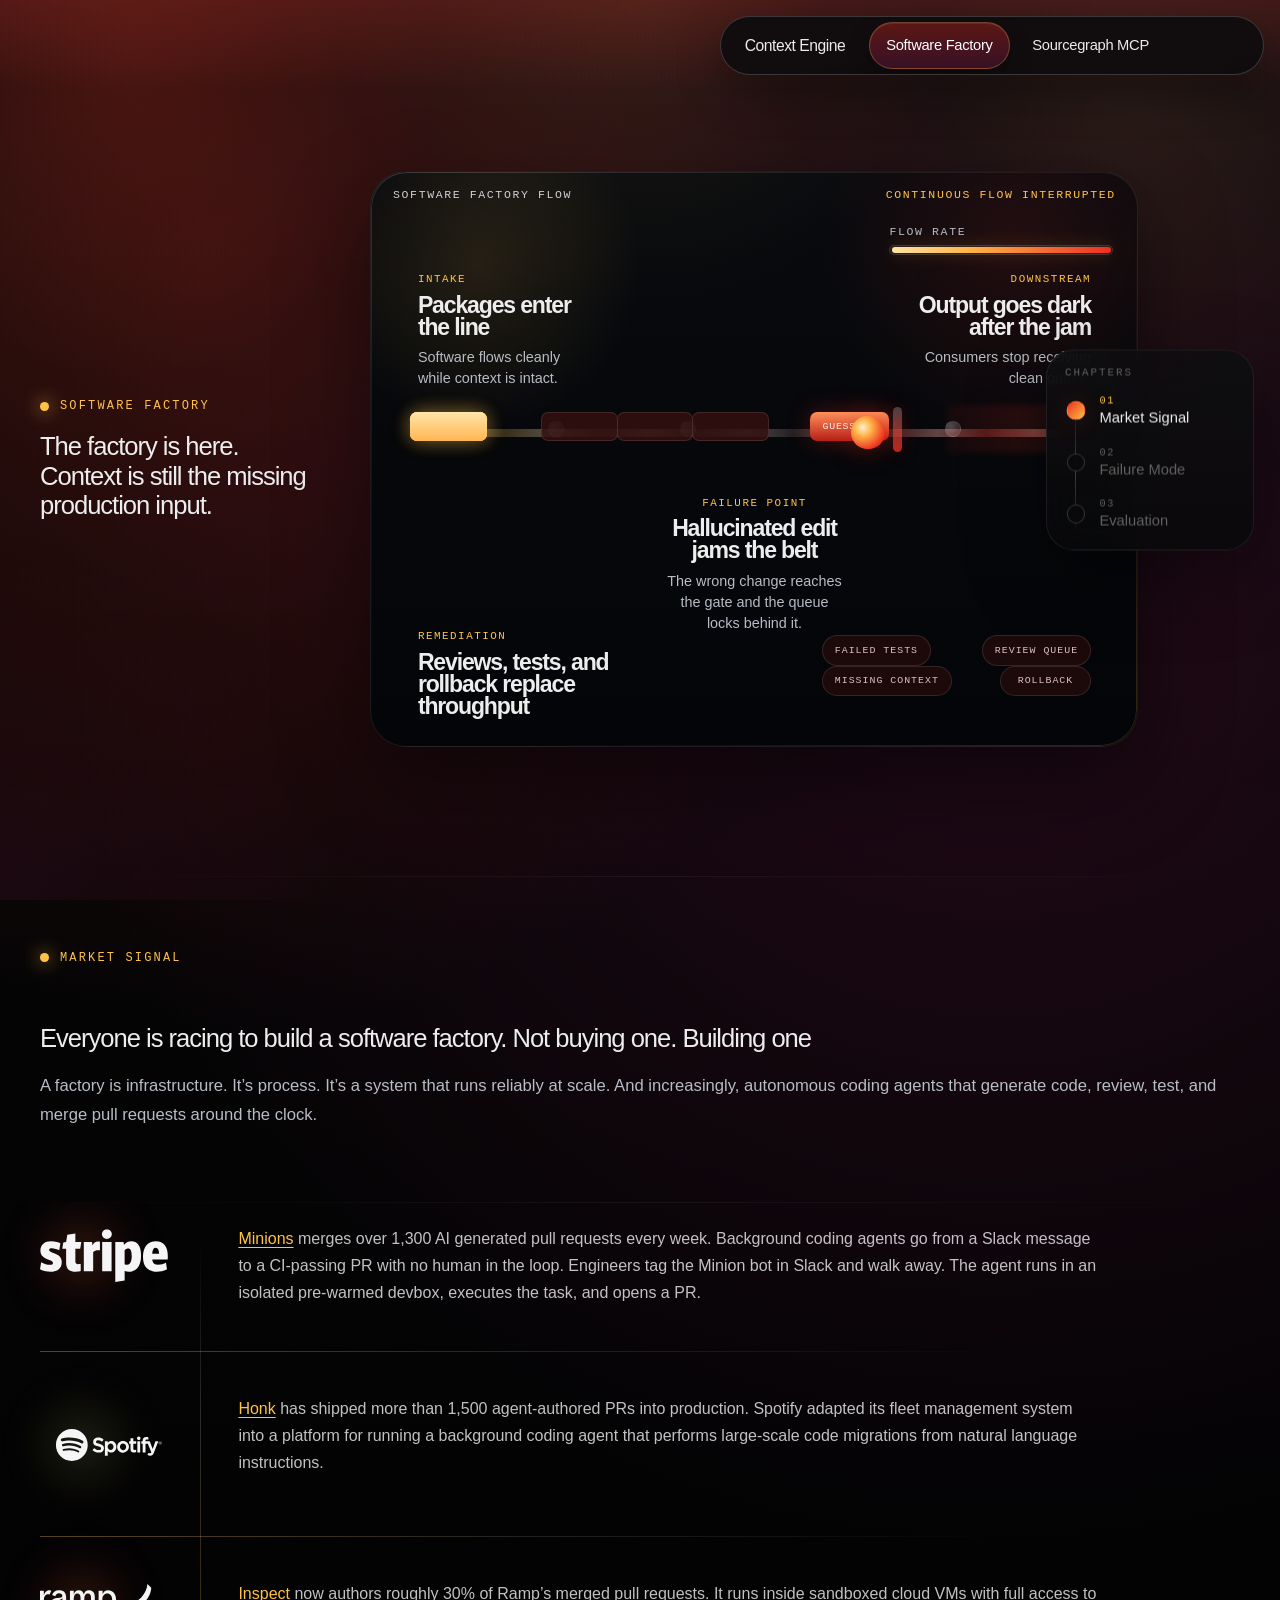
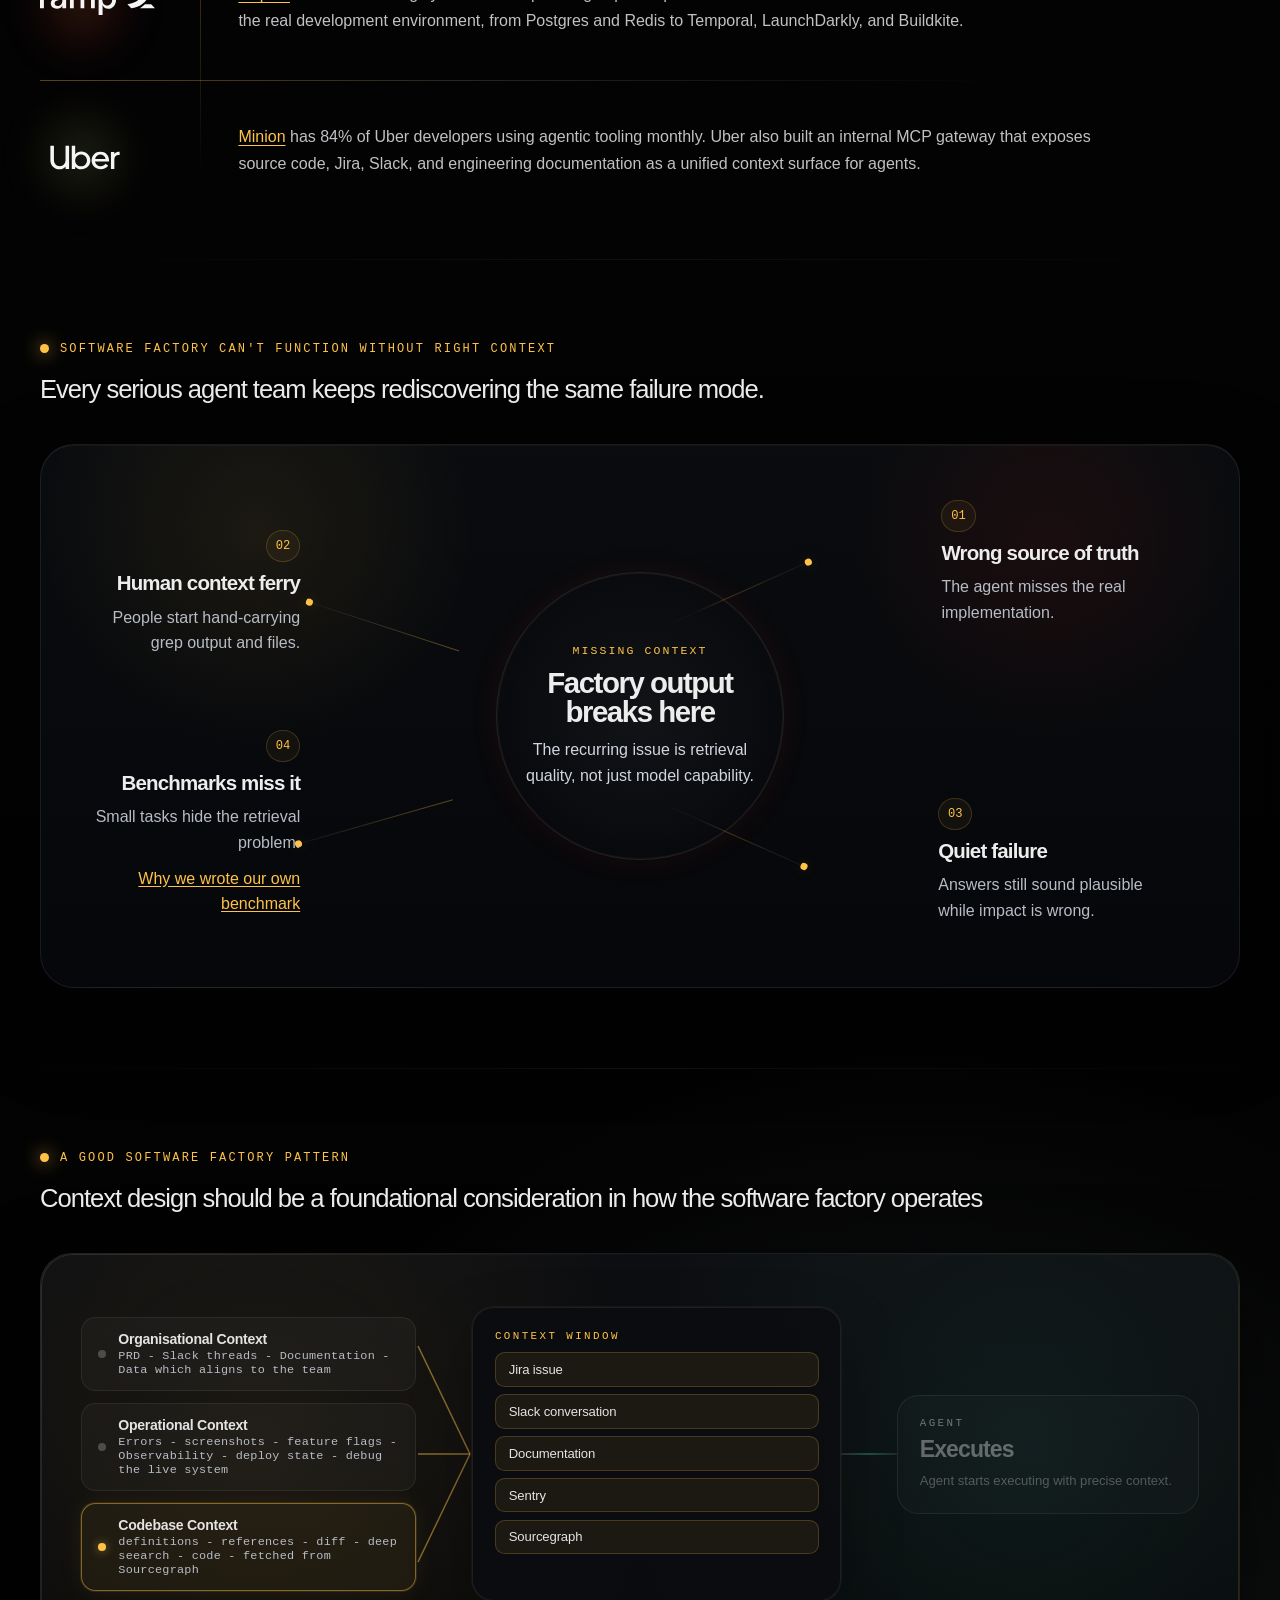
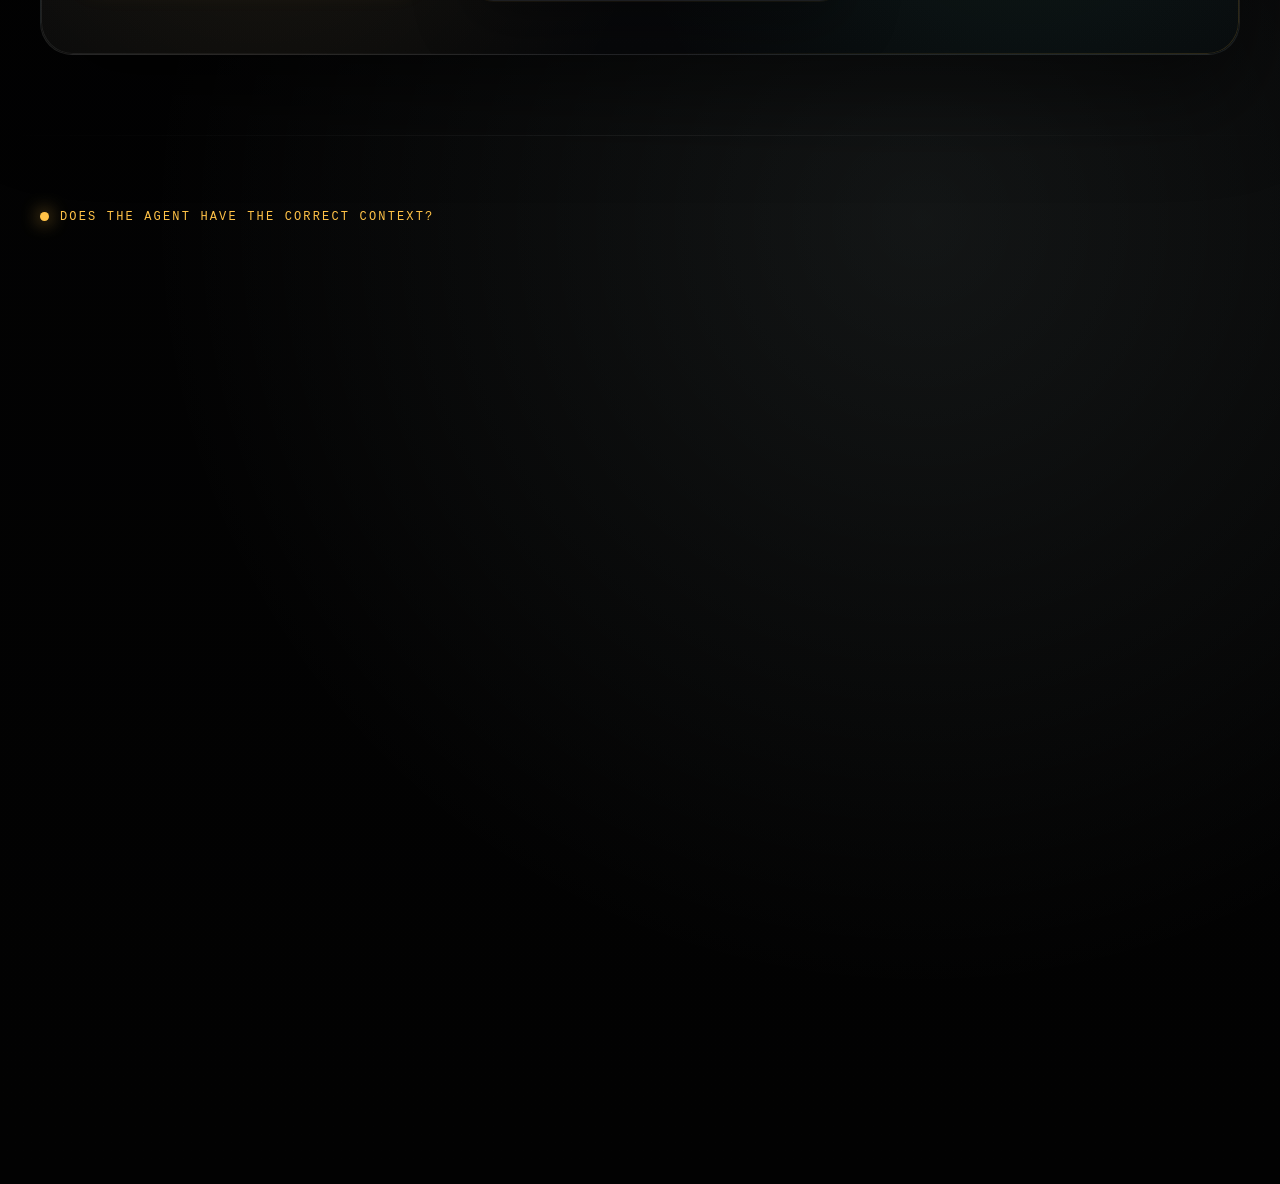
==== commit 38d11206: "Improve context page" ====
--- a/context-problem.html
+++ b/context-problem.html
@@ -38,17 +38,10 @@
         <span class="chapter-title">Failure Mode</span>
       </span>
     </a>
-    <a class="chapter-link" href="#context-hierarchy" data-chapter-target="context-hierarchy">
+    <a class="chapter-link" href="#evaluation" data-chapter-target="evaluation">
       <span class="chapter-dot" aria-hidden="true"></span>
       <span class="chapter-copy">
         <span class="chapter-index">03</span>
-        <span class="chapter-title">Hierarchy</span>
-      </span>
-    </a>
-    <a class="chapter-link" href="#evaluation" data-chapter-target="evaluation">
-      <span class="chapter-dot" aria-hidden="true"></span>
-      <span class="chapter-copy">
-        <span class="chapter-index">04</span>
         <span class="chapter-title">Evaluation</span>
       </span>
     </a>
@@ -206,107 +199,43 @@
           <h2 class="hero-statement hero-statement-wide">Every serious agent team keeps rediscovering the same failure mode.</h2>
         </div>
 
-        <div class="evaluation-track reveal">
-          <article class="evaluation-step">
-            <span class="evaluation-index">01</span>
-            <div>
-              <p><strong>The failure is usually not “the model is weak.”</strong> The recurring problem is that the agent cannot find the right definitions, callers, history, conventions, or downstream dependencies in time.</p>
-            </div>
-          </article>
-          <article class="evaluation-step">
-            <span class="evaluation-index">02</span>
-            <div>
-              <p><strong>Prompting humans to hand-carry context does not scale.</strong> If users have to guess the right grep commands or manually paste the relevant files, the factory depends on a human preprocessor, not a reliable context system.</p>
-            </div>
-          </article>
-          <article class="evaluation-step">
-            <span class="evaluation-index">03</span>
-            <div>
-              <p><strong>Bad retrieval fails quietly.</strong> Too much context wastes reasoning budget. Too little context produces plausible output that feels credible but misses the actual implementation and blast radius.</p>
-            </div>
-          </article>
-          <article class="evaluation-step">
-            <span class="evaluation-index">04</span>
-            <div>
-              <p><strong>Most benchmarks barely test this layer.</strong> Self-contained coding tasks hide the real retrieval problem. Cross-repository, multi-service work is where weak context surfaces are exposed.</p>
-              <p>For further reading, <a href="https://medium.com/@steph.jarmak/i-couldnt-find-a-good-enough-benchmark-for-large-scale-software-development-so-i-built-one-d2cc5946e963" target="_blank" rel="noreferrer">see why we wrote our own benchmark</a>.</p>
-            </div>
-          </article>
-        </div>
-      </div>
-    </section>
-
-    <section class="section section-compact" id="context-hierarchy">
-      <div class="container">
-        <div class="section-header reveal">
-          <span class="eyebrow">Context Hierarchy</span>
-          <h2 class="hero-statement hero-statement-wide">A software factory needs more than code access.</h2>
-        </div>
-
-        <div class="context-fusion reveal">
-          <div class="context-fusion-copy">
-          </div>
-
-          <div class="context-fusion-stage" aria-hidden="true">
-            <div class="context-fusion-grid"></div>
-
-            <article class="context-layer context-layer-codebase">
-              <div class="context-layer-copy">
-                <h3>Codebase Context</h3>
-                <p class="context-layer-desc">Answers what exists, where it lives, and what depends on it.</p>
-                <div class="context-layer-tags">
-                  <span>Definitions</span>
-                  <span>References</span>
-                  <span>Diffs</span>
-                  <span>History</span>
-                </div>
-              </div>
-            </article>
-
-            <article class="context-layer context-layer-operational">
-              <div class="context-layer-copy">
-                <h3>Operational Context</h3>
-                <p class="context-layer-desc">Answers what the system is doing right now and where it is failing.</p>
-                <div class="context-layer-tags">
-                  <span>Errors</span>
-                  <span>Queues</span>
-                  <span>Flags</span>
-                  <span>Observability</span>
-                </div>
-              </div>
-            </article>
-
-            <article class="context-layer context-layer-organisational">
-              <div class="context-layer-copy">
-                <h3>Organisational Context</h3>
-                <p class="context-layer-desc">Answers what the team already decided, owns, and expects.</p>
-                <div class="context-layer-tags">
-                  <span>Jira</span>
-                  <span>Slack</span>
-                  <span>ADRs</span>
-                  <span>Ownership</span>
-                </div>
-              </div>
-            </article>
-
-            <div class="context-merge-flow" aria-hidden="true">
-              <span class="context-merge-count">3x</span>
-              <span class="context-merge-symbol">=</span>
-              <p>combined context</p>
-            </div>
-
-            <div class="context-merge-core">
-              <span class="context-core-ring context-core-ring-a"></span>
-              <span class="context-core-ring context-core-ring-b"></span>
-              <div class="context-core-node"></div>
-              <div class="context-core-copy">
-                <span class="context-core-kicker">Merged Signal</span>
-                <strong>Full Context</strong>
-                <p>Code, runtime, and team intent aligned.</p>
-              </div>
-            </div>
-
-          </div>
+        <div class="failure-canvas reveal" aria-label="Failure mode visual">
+          <div class="failure-canvas-grid" aria-hidden="true"></div>
+          <div class="failure-canvas-core">
+            <span class="failure-canvas-kicker">Missing context</span>
+            <strong>Factory output breaks here</strong>
+            <p>The recurring issue is retrieval quality, not just model capability.</p>
+          </div>
+
+          <span class="failure-link failure-link-a" aria-hidden="true"></span>
+          <span class="failure-link failure-link-b" aria-hidden="true"></span>
+          <span class="failure-link failure-link-c" aria-hidden="true"></span>
+          <span class="failure-link failure-link-d" aria-hidden="true"></span>
+
+          <article class="failure-note failure-note-a">
+            <span class="failure-note-index">01</span>
+            <h3>Wrong source of truth</h3>
+            <p>The agent misses the real implementation.</p>
+          </article>
+
+          <article class="failure-note failure-note-b">
+            <span class="failure-note-index">02</span>
+            <h3>Human context ferry</h3>
+            <p>People start hand-carrying grep output and files.</p>
+          </article>
+
+          <article class="failure-note failure-note-c">
+            <span class="failure-note-index">03</span>
+            <h3>Quiet failure</h3>
+            <p>Answers still sound plausible while impact is wrong.</p>
+          </article>
+
+          <article class="failure-note failure-note-d">
+            <span class="failure-note-index">04</span>
+            <h3>Benchmarks miss it</h3>
+            <p>Small tasks hide the retrieval problem.</p>
+            <p class="failure-note-meta"><a href="https://medium.com/@steph.jarmak/i-couldnt-find-a-good-enough-benchmark-for-large-scale-software-development-so-i-built-one-d2cc5946e963" target="_blank" rel="noreferrer">Why we wrote our own benchmark</a></p>
+          </article>
         </div>
       </div>
     </section>
@@ -323,53 +252,46 @@
             <div class="ph-source">
               <span class="ph-source-dot"></span>
               <div class="ph-source-text">
-                <strong>Task Envelope</strong>
-                <span>Jira · Slack · intent</span>
+                <strong>Organisational Context</strong>
+                <span>PRD - Slack threads - Documentation - Data which aligns to the team</span>
               </div>
             </div>
             <div class="ph-source">
               <span class="ph-source-dot"></span>
               <div class="ph-source-text">
-                <strong>Docs</strong>
-                <span>ADRs · runbooks · specs</span>
+                <strong>Operational Context</strong>
+                <span>Errors - screenshots - feature flags - Observability - deploy state - debug the live system</span>
               </div>
             </div>
             <div class="ph-source">
               <span class="ph-source-dot"></span>
               <div class="ph-source-text">
-                <strong>Live System Evidence</strong>
-                <span>Sentry · Datadog · metrics</span>
-              </div>
-            </div>
-            <div class="ph-source">
-              <span class="ph-source-dot"></span>
-              <div class="ph-source-text">
-                <strong>Code Graph</strong>
-                <span>Symbols · callers · deps</span>
+                <strong>Codebase Context</strong>
+                <span>definitions - references - diff - deep seearch - code - fetched from Sourcegraph</span>
               </div>
             </div>
           </div>
 
           <div class="ph-connector ph-connector-gather" aria-hidden="true">
             <svg class="ph-connector-svg" viewBox="0 0 56 320" preserveAspectRatio="none" xmlns="http://www.w3.org/2000/svg">
-              <line class="ph-svg-line" x1="2" y1="40" x2="54" y2="160"/>
-              <line class="ph-svg-line" x1="2" y1="107" x2="54" y2="160"/>
-              <line class="ph-svg-line" x1="2" y1="213" x2="54" y2="160"/>
-              <line class="ph-svg-line" x1="2" y1="280" x2="54" y2="160"/>
+              <line class="ph-svg-line" x1="2" y1="52" x2="54" y2="160"/>
+              <line class="ph-svg-line" x1="2" y1="160" x2="54" y2="160"/>
+              <line class="ph-svg-line" x1="2" y1="268" x2="54" y2="160"/>
             </svg>
           </div>
 
           <div class="ph-window">
             <span class="ph-window-eyebrow">Context Window</span>
             <div class="ph-window-items">
-              <div class="ph-window-item">Task Envelope</div>
-              <div class="ph-window-item">Docs</div>
-              <div class="ph-window-item">Live Evidence</div>
-              <div class="ph-window-item">Code Graph</div>
+              <div class="ph-window-item">Jira issue</div>
+              <div class="ph-window-item">Slack conversation</div>
+              <div class="ph-window-item">Documentation</div>
+              <div class="ph-window-item">Sentry</div>
+              <div class="ph-window-item">Sourcegraph</div>
             </div>
             <div class="ph-window-status">
               <span class="ph-window-status-dot"></span>
-              <span>Hydrated — agent ready</span>
+              <span>Precise code base context is foundational</span>
             </div>
           </div>
 
@@ -383,7 +305,7 @@
           <div class="ph-agent">
             <span class="ph-agent-eyebrow">Agent</span>
             <strong class="ph-agent-heading">Executes</strong>
-            <p class="ph-agent-body">Starts from full context. No cold-start retrieval.</p>
+            <p class="ph-agent-body">Agent starts executing with precise context.</p>
             <span class="ph-agent-ring" aria-hidden="true"></span>
           </div>
         </div>
@@ -396,48 +318,61 @@
           <span class="eyebrow">Does the agent have the correct context?</span>
         </div>
 
-        <div class="context-audit panel reveal">
-          <div class="context-audit-intro">
+        <div class="context-map reveal" aria-label="Context audit map">
+          <div class="context-map-intro">
             <p class="lede">
               A good answer depends on more than file access. It depends on reaching the real implementation, understanding impact, pulling the right history, and showing its work.
             </p>
           </div>
 
-          <div class="context-audit-list" aria-label="Context audit checks">
-            <article class="context-check">
-              <span class="context-check-index">01</span>
-              <div class="context-check-copy">
-                <h3>Can it find the canonical implementation?</h3>
-                <p>If a symbol is implemented in a shared service or hidden behind an interface, the agent should still land on the real source of truth instead of a nearby lookalike.</p>
-              </div>
-              <p class="context-check-note">Find the actual source of truth before reasoning starts.</p>
+          <div class="context-map-stage">
+            <div class="context-map-grid" aria-hidden="true"></div>
+            <div class="context-map-halo" aria-hidden="true"></div>
+            <span class="context-map-link context-map-link-a" aria-hidden="true"></span>
+            <span class="context-map-link context-map-link-b" aria-hidden="true"></span>
+            <span class="context-map-link context-map-link-c" aria-hidden="true"></span>
+            <span class="context-map-link context-map-link-d" aria-hidden="true"></span>
+
+            <div class="context-map-core">
+              <span class="context-map-core-kicker">Audit target</span>
+              <strong>Correct Context</strong>
+              <p>Real implementation, blast radius, evidence, and team history aligned before reasoning begins.</p>
+            </div>
+
+            <article class="context-probe context-probe-a">
+              <div class="context-probe-head">
+                <span class="context-probe-index">01</span>
+                <h3>Canonical implementation</h3>
+              </div>
+              <p>If the logic lives in a shared service or behind an interface, the agent still needs the real source of truth.</p>
+              <p class="context-probe-note">Find the actual implementation first.</p>
             </article>
 
-            <article class="context-check">
-              <span class="context-check-index">02</span>
-              <div class="context-check-copy">
-                <h3>Can it trace blast radius across repositories?</h3>
-                <p>The agent should know who calls the thing being changed, which consumers are downstream, and where the migration risk actually sits.</p>
-              </div>
-              <p class="context-check-note">File access alone stops being enough at repository boundaries.</p>
+            <article class="context-probe context-probe-b">
+              <div class="context-probe-head">
+                <span class="context-probe-index">02</span>
+                <h3>Blast radius</h3>
+              </div>
+              <p>The system should trace callers, downstream consumers, and migration risk across repository boundaries.</p>
+              <p class="context-probe-note">File access alone stops being enough here.</p>
             </article>
 
-            <article class="context-check">
-              <span class="context-check-index">03</span>
-              <div class="context-check-copy">
-                <h3>Can it explain the answer with evidence?</h3>
-                <p>A trustworthy output points back to paths, symbols, references, or history. It should feel inspectable, not magical.</p>
-              </div>
-              <p class="context-check-note">A reviewer should be able to verify how the agent knew what it knew.</p>
+            <article class="context-probe context-probe-c">
+              <div class="context-probe-head">
+                <span class="context-probe-index">03</span>
+                <h3>Evidence trail</h3>
+              </div>
+              <p>A trustworthy answer points back to paths, symbols, references, or history instead of feeling magical.</p>
+              <p class="context-probe-note">A reviewer should be able to inspect how it knew.</p>
             </article>
 
-            <article class="context-check">
-              <span class="context-check-index">04</span>
-              <div class="context-check-copy">
-                <h3>Can it bring in history and conventions without flooding the window?</h3>
-                <p>Retrieval quality is precision, not volume. The system should surface the few artifacts that explain prior intent, ownership, and the existing team pattern.</p>
-              </div>
-              <p class="context-check-note">Too much context is another form of failure.</p>
+            <article class="context-probe context-probe-d">
+              <div class="context-probe-head">
+                <span class="context-probe-index">04</span>
+                <h3>Precision, not volume</h3>
+              </div>
+              <p>The agent should surface the few artifacts that explain prior intent, ownership, and the existing team pattern.</p>
+              <p class="context-probe-note">Too much context is another form of failure.</p>
             </article>
           </div>
         </div>
@@ -458,6 +393,11 @@
     var gather  = diagram.querySelector('.ph-connector-gather');
     var handoff = diagram.querySelector('.ph-connector-handoff');
     var agent   = diagram.querySelector('.ph-agent');
+    var loadGroups = [
+      [0, 1, 2],
+      [3],
+      [4]
+    ];
 
     var STEP     = 1600;   // ms per source
     var HOLD     = 2400;   // ms agent stays active before reset
@@ -481,7 +421,9 @@
           sources.forEach(function (s) { s.classList.remove('is-active'); });
           source.classList.add('is-active');
           if (gather) gather.classList.add('is-flowing');
-          if (items[i]) items[i].classList.add('is-loaded');
+          (loadGroups[i] || []).forEach(function (itemIndex) {
+            if (items[itemIndex]) items[itemIndex].classList.add('is-loaded');
+          });
         }, i * STEP);
       });
 
--- a/assets/site.css
+++ b/assets/site.css
@@ -1900,49 +1900,193 @@
   border-top: 1px solid rgba(255, 255, 255, 0.08);
 }
 
-.context-audit {
+.context-map {
+  position: relative;
+  overflow: hidden;
+  border-top: 1px solid rgba(255, 255, 255, 0.08);
+  background:
+    radial-gradient(circle at 16% 18%, rgba(255, 194, 71, 0.1), transparent 22%),
+    radial-gradient(circle at 82% 16%, rgba(220, 254, 254, 0.06), transparent 18%),
+    linear-gradient(180deg, rgba(15, 17, 20, 0.94), rgba(8, 9, 11, 0.98));
+}
+
+.context-map-intro {
+  max-width: 42rem;
+  padding: 1.3rem 0 0;
+}
+
+.context-map-stage {
+  position: relative;
+  min-height: 46rem;
+  padding: 2rem 0 1.9rem;
+}
+
+.context-map-grid {
+  position: absolute;
+  inset: 2rem 0 1.9rem;
+  background-image:
+    linear-gradient(rgba(255, 255, 255, 0.035) 1px, transparent 1px),
+    linear-gradient(90deg, rgba(255, 255, 255, 0.035) 1px, transparent 1px);
+  background-size: 5rem 5rem;
+  mask-image: radial-gradient(circle at center, rgba(0, 0, 0, 0.9), transparent 84%);
+  opacity: 0.22;
+}
+
+.context-map-halo {
+  position: absolute;
+  top: 50%;
+  left: 50%;
+  width: 28rem;
+  height: 28rem;
+  border-radius: 50%;
+  transform: translate(-50%, -50%);
+  background:
+    radial-gradient(circle, rgba(255, 194, 71, 0.12) 0, rgba(255, 194, 71, 0.04) 28%, transparent 62%),
+    radial-gradient(circle, rgba(220, 254, 254, 0.06) 0, transparent 68%);
+  filter: blur(10px);
+}
+
+.context-map-core {
+  position: absolute;
+  top: 50%;
+  left: 50%;
+  z-index: 2;
+  width: 23rem;
+  min-height: 23rem;
+  padding: 0 2.4rem;
+  border-radius: 50%;
+  transform: translate(-50%, -50%);
   display: grid;
-  grid-template-columns: minmax(0, 0.9fr) minmax(0, 1.4fr);
-  gap: 0;
-  padding: 0;
+  align-content: center;
+  justify-items: center;
+  text-align: center;
   background:
-    radial-gradient(circle at 12% 18%, rgba(255, 194, 71, 0.12), transparent 24%),
-    linear-gradient(180deg, rgba(15, 17, 20, 0.94), rgba(8, 9, 11, 0.96));
-}
-
-.context-audit-intro {
-  padding: 2rem 1.8rem;
-  border-right: 1px solid rgba(255, 255, 255, 0.08);
-}
-
-.context-audit-kicker {
+    radial-gradient(circle, rgba(12, 16, 20, 0.9) 0, rgba(9, 11, 14, 0.88) 54%, rgba(9, 11, 14, 0) 70%);
+}
+
+.context-map-core::before {
+  content: "";
+  position: absolute;
+  inset: 0;
+  border-radius: inherit;
+  border: 1px solid rgba(255, 255, 255, 0.1);
+  box-shadow:
+    0 0 0 1px rgba(255, 194, 71, 0.06) inset,
+    0 0 34px rgba(255, 194, 71, 0.08);
+  pointer-events: none;
+}
+
+.context-map-core-kicker {
   display: inline-block;
-  margin-bottom: 1rem;
+  margin-bottom: 0.85rem;
   color: var(--gold);
   font-family: var(--mono);
-  font-size: 0.74rem;
-  letter-spacing: 0.16em;
+  font-size: 0.72rem;
+  letter-spacing: 0.18em;
   text-transform: uppercase;
 }
 
-.context-audit-list {
-  display: grid;
-}
-
-.context-check {
-  display: grid;
-  grid-template-columns: auto minmax(0, 1fr) minmax(12rem, 0.7fr);
-  gap: 1.15rem;
-  align-items: start;
-  padding: 1.45rem 1.8rem;
-  border-top: 1px solid rgba(255, 255, 255, 0.08);
-}
-
-.context-check:first-child {
-  border-top: 0;
-}
-
-.context-check-index {
+.context-map-core strong {
+  display: block;
+  margin-bottom: 0.65rem;
+  font-family: var(--display);
+  font-size: clamp(1.75rem, 2.6vw, 2.45rem);
+  line-height: 0.98;
+  letter-spacing: -0.055em;
+}
+
+.context-map-core p {
+  margin: 0;
+  color: #d5d9e0;
+  line-height: 1.65;
+}
+
+.context-map-link {
+  position: absolute;
+  left: 50%;
+  top: 50%;
+  z-index: 1;
+  height: 1px;
+  transform-origin: left center;
+  background: linear-gradient(90deg, rgba(255, 194, 71, 0.34), rgba(255, 255, 255, 0.04));
+  box-shadow: 0 0 20px rgba(255, 194, 71, 0.08);
+}
+
+.context-map-link::after {
+  content: "";
+  position: absolute;
+  right: -0.25rem;
+  top: -0.2rem;
+  width: 0.45rem;
+  height: 0.45rem;
+  border-radius: 50%;
+  background: var(--gold);
+  box-shadow: 0 0 14px rgba(255, 194, 71, 0.2);
+}
+
+.context-map-link-a {
+  width: 11.8rem;
+  transform: translate(2.4rem, -7.7rem) rotate(-25deg);
+}
+
+.context-map-link-b {
+  width: 11.6rem;
+  transform: translate(-14.2rem, -6rem) rotate(198deg);
+}
+
+.context-map-link-c {
+  width: 11.6rem;
+  transform: translate(2.4rem, 7.3rem) rotate(28deg);
+}
+
+.context-map-link-d {
+  width: 11.6rem;
+  transform: translate(-13.9rem, 6.9rem) rotate(164deg);
+}
+
+.context-probe {
+  position: absolute;
+  width: min(20rem, calc(50% - 3.2rem));
+  padding: 0;
+  background: transparent;
+  box-shadow: none;
+  border: 0;
+}
+
+.context-probe-a {
+  top: 3.3rem;
+  right: 8.2rem;
+}
+
+.context-probe-b {
+  top: 5rem;
+  left: 2rem;
+  text-align: right;
+}
+
+.context-probe-c {
+  right: 8.2rem;
+  bottom: 4.3rem;
+}
+
+.context-probe-d {
+  left: 2rem;
+  bottom: 5rem;
+  text-align: right;
+}
+
+.context-probe-head {
+  display: flex;
+  align-items: baseline;
+  gap: 0.75rem;
+}
+
+.context-probe-b .context-probe-head,
+.context-probe-d .context-probe-head {
+  justify-content: flex-end;
+}
+
+.context-probe-index {
   display: inline-flex;
   align-items: center;
   justify-content: center;
@@ -1950,34 +2094,32 @@
   height: 2rem;
   padding: 0 0.55rem;
   border-radius: 999px;
-  border: 1px solid rgba(255, 255, 255, 0.12);
-  background: rgba(255, 255, 255, 0.04);
+  border: 1px solid rgba(255, 194, 71, 0.18);
+  background: radial-gradient(circle, rgba(255, 194, 71, 0.12), rgba(255, 194, 71, 0.03));
   color: var(--gold);
   font-family: var(--mono);
   font-size: 0.76rem;
 }
 
-.context-check-copy h3 {
+.context-probe h3 {
   margin: 0;
   font-family: var(--display);
-  font-size: clamp(1.02rem, 1.5vw, 1.28rem);
-  line-height: 1.05;
-  letter-spacing: -0.035em;
-}
-
-.context-check-copy p,
-.context-check-note {
-  margin: 0.45rem 0 0;
+  font-size: clamp(1.18rem, 1.7vw, 1.5rem);
+  line-height: 1.02;
+  letter-spacing: -0.04em;
+  text-shadow: 0 0 18px rgba(255, 255, 255, 0.03);
+}
+
+.context-probe p {
+  margin: 0.7rem 0 0;
   color: var(--text-dim);
-  line-height: 1.7;
-  font-size: 0.97rem;
-}
-
-.context-check-note {
-  margin-top: 0;
-  padding-left: 1rem;
-  border-left: 1px solid rgba(255, 255, 255, 0.08);
-  color: #d8dbe1;
+  line-height: 1.65;
+  font-size: 0.96rem;
+}
+
+.context-probe-note {
+  color: #eceef3;
+  opacity: 0.92;
 }
 
 .reference-card a {
@@ -2966,6 +3108,192 @@
   border-radius: 50%;
   background: linear-gradient(135deg, var(--amber), var(--gold));
   box-shadow: 0 0 22px rgba(255, 194, 71, 0.18);
+}
+
+.failure-canvas {
+  position: relative;
+  min-height: 34rem;
+  overflow: hidden;
+  padding: 2rem 0;
+  background:
+    radial-gradient(circle at 18% 16%, rgba(255, 194, 71, 0.08), transparent 20%),
+    radial-gradient(circle at 84% 18%, rgba(237, 46, 32, 0.08), transparent 18%),
+    linear-gradient(180deg, rgba(10, 12, 15, 0.96), rgba(6, 7, 10, 1));
+  border: 1px solid rgba(255, 255, 255, 0.08);
+  border-radius: calc(var(--radius) + 4px);
+  box-shadow:
+    inset 0 1px 0 rgba(255, 255, 255, 0.04),
+    0 34px 90px rgba(0, 0, 0, 0.42);
+}
+
+.failure-canvas-grid {
+  position: absolute;
+  inset: 0;
+  background-image:
+    linear-gradient(rgba(255, 255, 255, 0.03) 1px, transparent 1px),
+    linear-gradient(90deg, rgba(255, 255, 255, 0.03) 1px, transparent 1px);
+  background-size: 5rem 5rem;
+  mask-image: radial-gradient(circle at center, rgba(0, 0, 0, 0.92), transparent 84%);
+  opacity: 0.18;
+}
+
+.failure-canvas-core {
+  position: absolute;
+  top: 50%;
+  left: 50%;
+  z-index: 2;
+  width: 18rem;
+  min-height: 18rem;
+  padding: 0 1.6rem;
+  display: grid;
+  align-content: center;
+  justify-items: center;
+  border-radius: 50%;
+  transform: translate(-50%, -50%);
+  text-align: center;
+  background:
+    radial-gradient(circle, rgba(18, 20, 24, 0.92) 0, rgba(11, 12, 15, 0.88) 58%, rgba(11, 12, 15, 0) 74%);
+}
+
+.failure-canvas-core::before {
+  content: "";
+  position: absolute;
+  inset: 0;
+  border-radius: inherit;
+  border: 1px solid rgba(255, 255, 255, 0.1);
+  box-shadow:
+    0 0 0 1px rgba(255, 194, 71, 0.05) inset,
+    0 0 30px rgba(237, 46, 32, 0.08);
+}
+
+.failure-canvas-kicker {
+  margin-bottom: 0.75rem;
+  color: var(--gold);
+  font-family: var(--mono);
+  font-size: 0.72rem;
+  letter-spacing: 0.18em;
+  text-transform: uppercase;
+}
+
+.failure-canvas-core strong {
+  display: block;
+  margin-bottom: 0.65rem;
+  font-family: var(--display);
+  font-size: clamp(1.6rem, 2.3vw, 2.15rem);
+  line-height: 0.98;
+  letter-spacing: -0.05em;
+}
+
+.failure-canvas-core p {
+  margin: 0;
+  color: #d1d6de;
+  line-height: 1.6;
+}
+
+.failure-link {
+  position: absolute;
+  left: 50%;
+  top: 50%;
+  z-index: 1;
+  height: 1px;
+  transform-origin: left center;
+  background: linear-gradient(90deg, rgba(255, 194, 71, 0.34), rgba(255, 255, 255, 0.04));
+}
+
+.failure-link::after {
+  content: "";
+  position: absolute;
+  right: -0.24rem;
+  top: -0.2rem;
+  width: 0.42rem;
+  height: 0.42rem;
+  border-radius: 50%;
+  background: var(--gold);
+  box-shadow: 0 0 14px rgba(255, 194, 71, 0.18);
+}
+
+.failure-link-a {
+  width: 9.2rem;
+  transform: translate(2.1rem, -5.9rem) rotate(-24deg);
+}
+
+.failure-link-b {
+  width: 9.8rem;
+  transform: translate(-11.3rem, -4.1rem) rotate(198deg);
+}
+
+.failure-link-c {
+  width: 9rem;
+  transform: translate(2rem, 5.7rem) rotate(24deg);
+}
+
+.failure-link-d {
+  width: 10rem;
+  transform: translate(-11.7rem, 5.2rem) rotate(164deg);
+}
+
+.failure-note {
+  position: absolute;
+  width: 14rem;
+  z-index: 2;
+}
+
+.failure-note-a {
+  top: 3.4rem;
+  right: 4.6rem;
+}
+
+.failure-note-b {
+  top: 5.3rem;
+  left: 2.2rem;
+  text-align: right;
+}
+
+.failure-note-c {
+  right: 4.8rem;
+  bottom: 4rem;
+}
+
+.failure-note-d {
+  left: 2.2rem;
+  bottom: 4.4rem;
+  text-align: right;
+}
+
+.failure-note-index {
+  display: inline-flex;
+  align-items: center;
+  justify-content: center;
+  min-width: 2rem;
+  height: 2rem;
+  margin-bottom: 0.7rem;
+  padding: 0 0.55rem;
+  border-radius: 999px;
+  border: 1px solid rgba(255, 194, 71, 0.18);
+  background: rgba(255, 194, 71, 0.05);
+  color: var(--gold);
+  font-family: var(--mono);
+  font-size: 0.76rem;
+}
+
+.failure-note h3 {
+  margin: 0;
+  font-family: var(--display);
+  font-size: clamp(1.2rem, 1.6vw, 1.55rem);
+  line-height: 1.02;
+  letter-spacing: -0.04em;
+}
+
+.failure-note p {
+  margin: 0.65rem 0 0;
+  color: var(--text-dim);
+  line-height: 1.6;
+}
+
+.failure-note-meta a {
+  color: var(--gold);
+  text-decoration: underline;
+  text-underline-offset: 0.14em;
 }
 
 .failure-grid,
@@ -6694,23 +7022,43 @@
     grid-template-columns: 1fr;
   }
 
-  .context-audit {
-    grid-template-columns: 1fr;
-  }
-
-  .context-audit-intro {
-    border-right: 0;
-    border-bottom: 1px solid rgba(255, 255, 255, 0.08);
-  }
-
-  .context-check {
-    grid-template-columns: auto minmax(0, 1fr);
-  }
-
-  .context-check-note {
-    grid-column: 2;
-    padding-left: 0;
-    border-left: 0;
+  .failure-canvas {
+    min-height: 38rem;
+  }
+
+  .failure-note {
+    width: 12.5rem;
+  }
+
+  .failure-note-a,
+  .failure-note-c {
+    right: 2.6rem;
+  }
+
+  .failure-note-b,
+  .failure-note-d {
+    left: 1.4rem;
+  }
+
+  .context-map-stage {
+    min-height: 50rem;
+  }
+
+  .context-map-core {
+    width: 20rem;
+    min-height: 20rem;
+  }
+
+  .context-probe {
+    width: min(18rem, calc(50% - 2rem));
+  }
+
+  .context-probe-b {
+    top: 11.4rem;
+  }
+
+  .context-probe-c {
+    bottom: 5.8rem;
   }
 
   .workbench-panel + .workbench-panel,
@@ -7809,7 +8157,6 @@
   .stack-card,
   .loop-list-item,
   .question-card,
-  .context-audit,
   .reference-card,
   .terminal-shell,
   .config-panel,
@@ -7817,19 +8164,76 @@
     padding: 1.3rem;
   }
 
-  .context-audit-intro,
-  .context-check {
+  .context-map-intro {
+    padding: 1.3rem 0 0;
+  }
+
+  .context-map-stage {
+    display: grid;
+    gap: 0.95rem;
+    min-height: auto;
+    padding: 1rem 0 0;
+  }
+
+  .context-map-grid,
+  .context-map-link {
+    display: none;
+  }
+
+  .context-map-core,
+  .context-probe {
+    position: relative;
+    inset: auto;
+    width: 100%;
+    min-height: 0;
+    text-align: left;
+    transform: none;
+  }
+
+  .context-map-core {
+    padding: 1.5rem 1rem;
+    border-radius: 1.2rem;
+    margin-bottom: 0;
+  }
+
+  .context-map-halo {
+    display: none;
+  }
+
+  .context-probe-head,
+  .context-probe-b .context-probe-head,
+  .context-probe-d .context-probe-head {
+    justify-content: flex-start;
+  }
+
+  .failure-canvas {
+    min-height: auto;
     padding: 1.3rem;
   }
 
-  .context-check {
-    grid-template-columns: 1fr;
-    gap: 0.85rem;
-  }
-
-  .context-check-note {
-    grid-column: auto;
-    margin-top: 0;
+  .failure-canvas-grid,
+  .failure-link {
+    display: none;
+  }
+
+  .failure-canvas-core,
+  .failure-note {
+    position: relative;
+    inset: auto;
+    width: 100%;
+    min-height: 0;
+    text-align: left;
+    transform: none;
+  }
+
+  .failure-canvas-core {
+    margin-bottom: 1rem;
+    padding: 1.5rem 1rem;
+    border-radius: 1.25rem;
+  }
+
+  .failure-note {
+    margin-top: 0.9rem;
   }
 
   .table-panel {
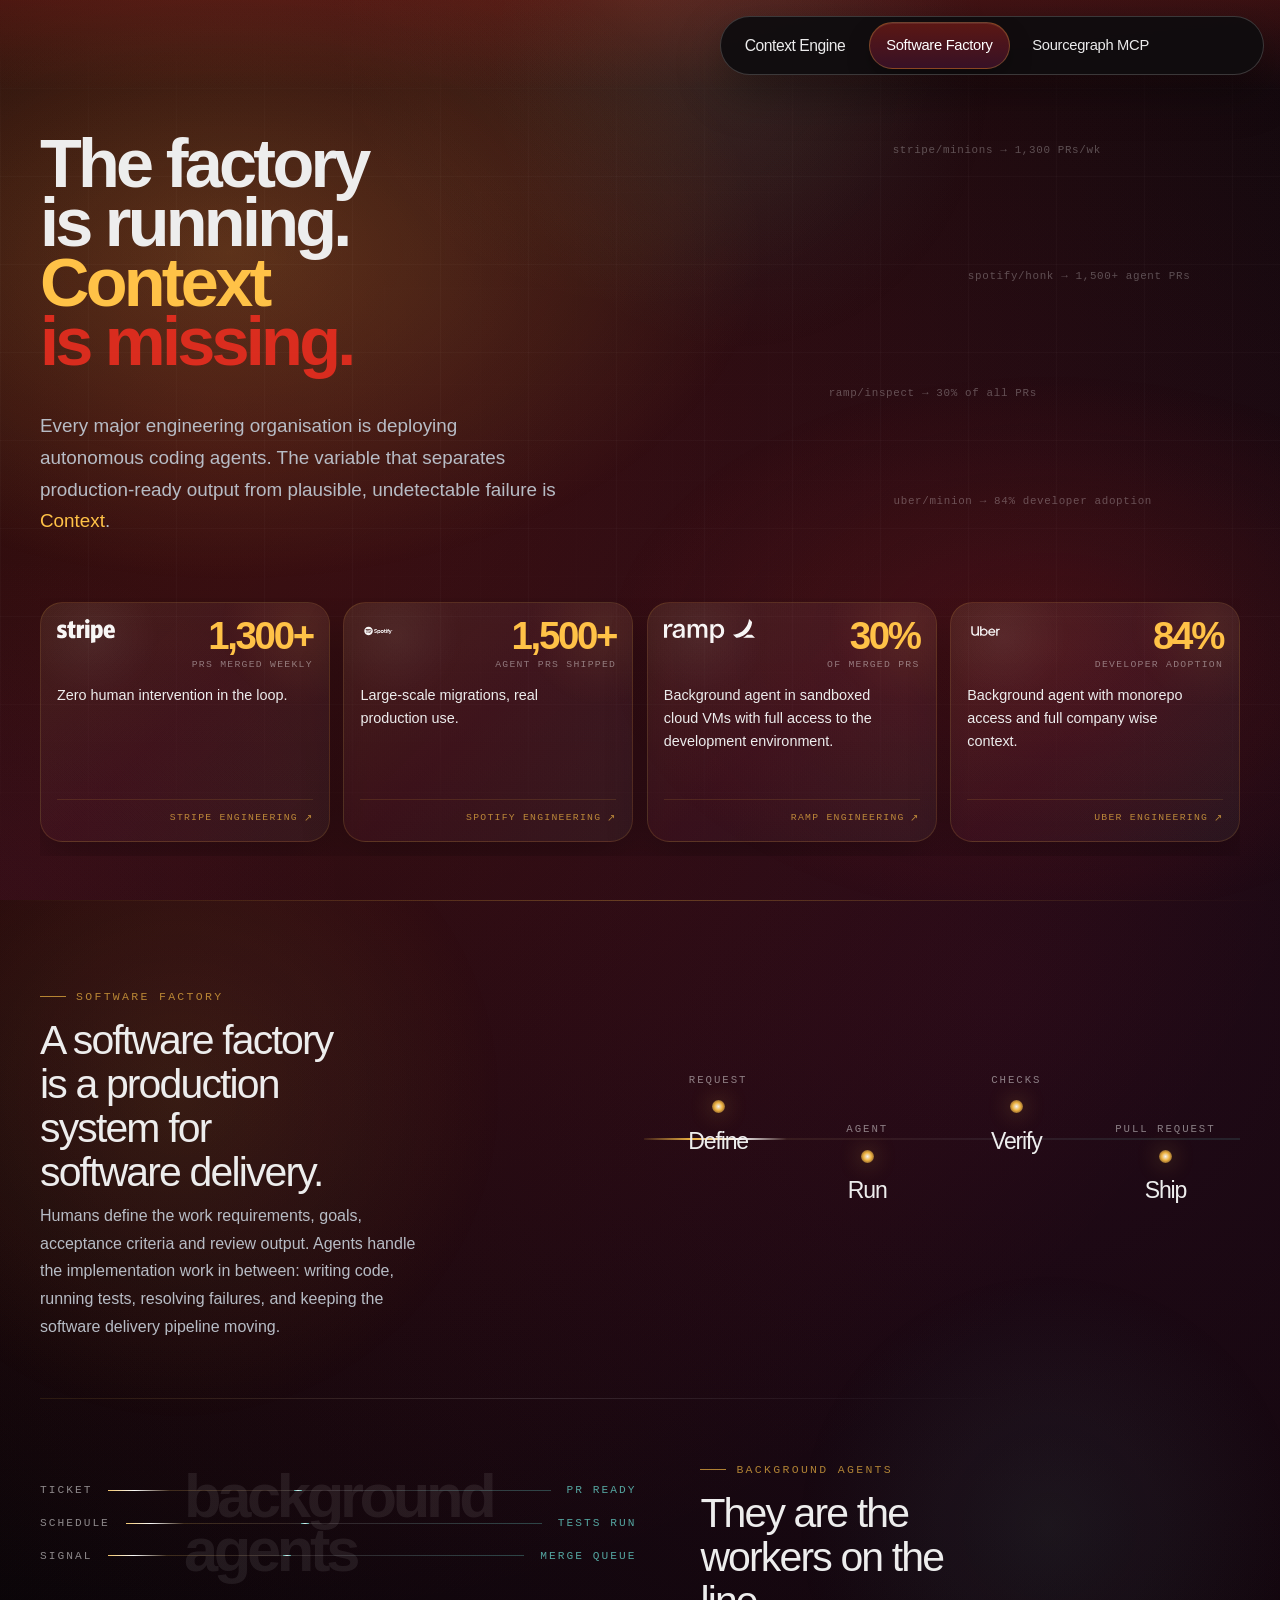
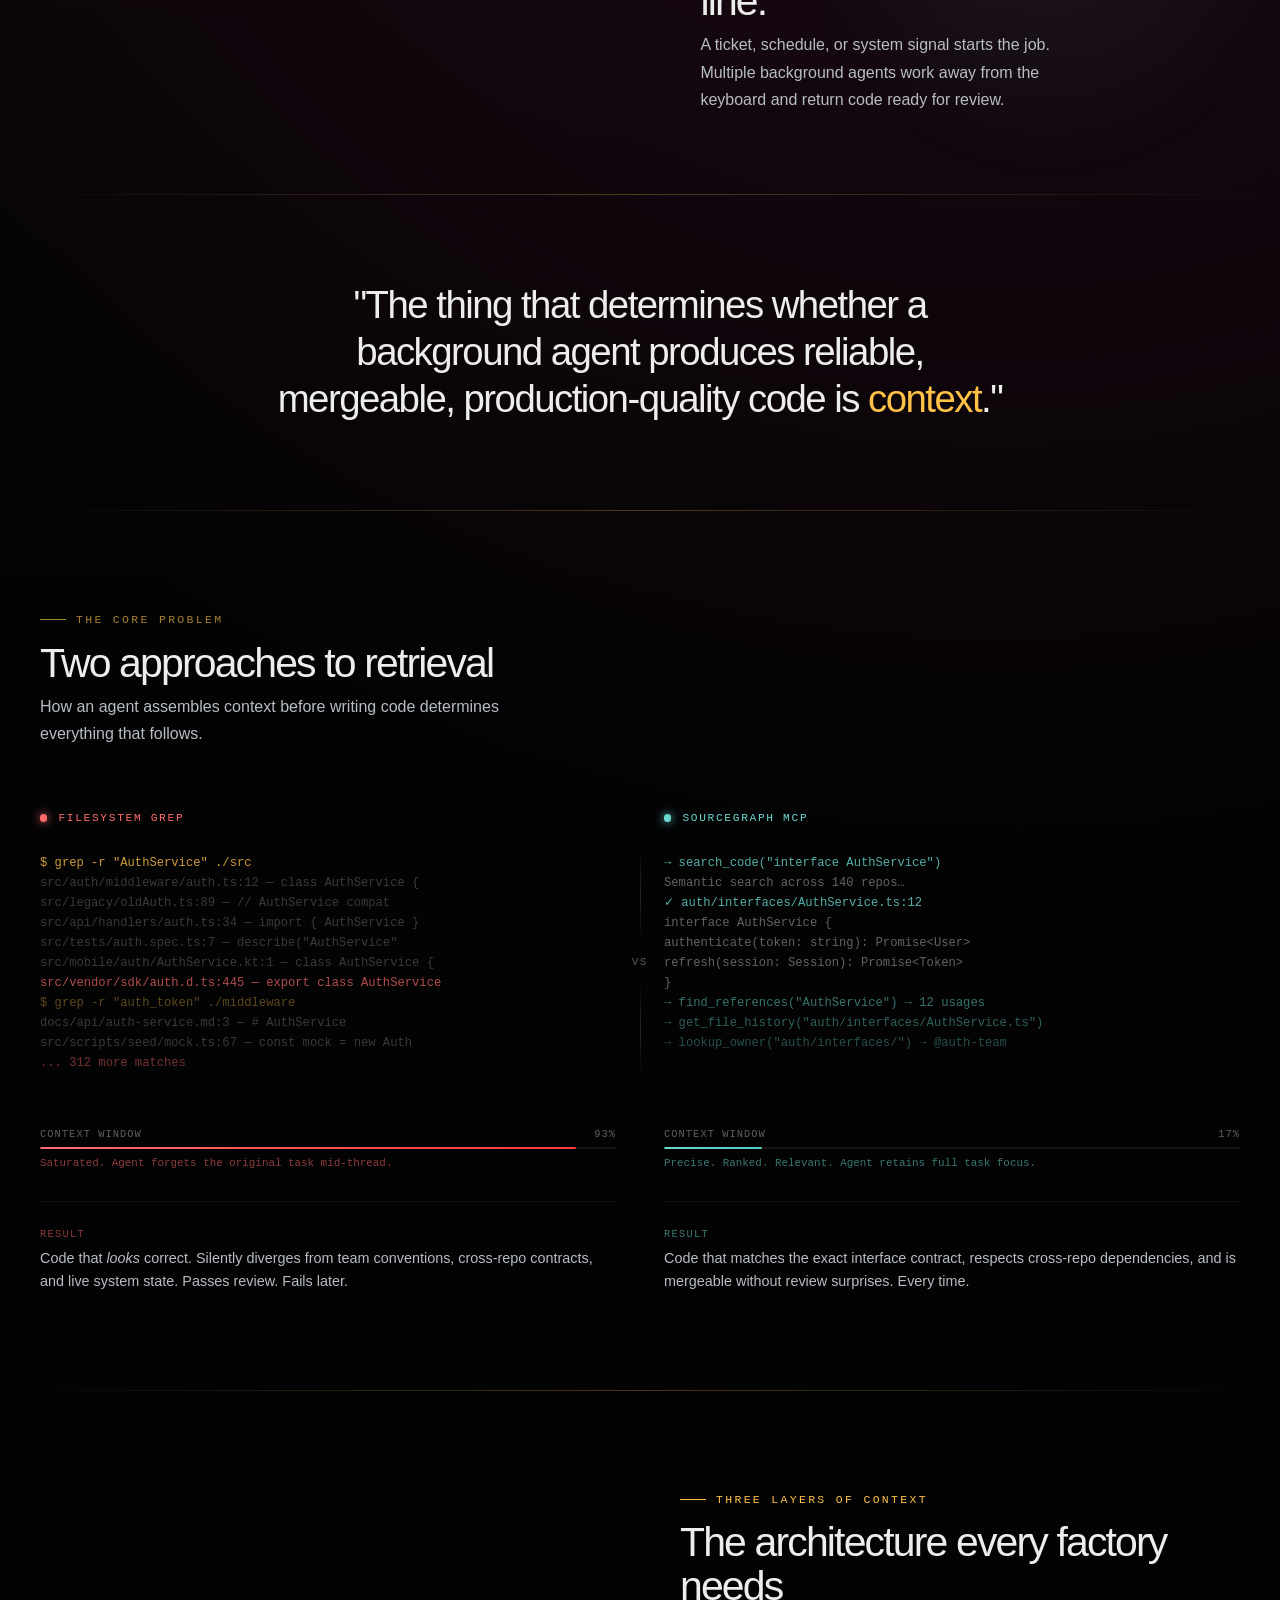
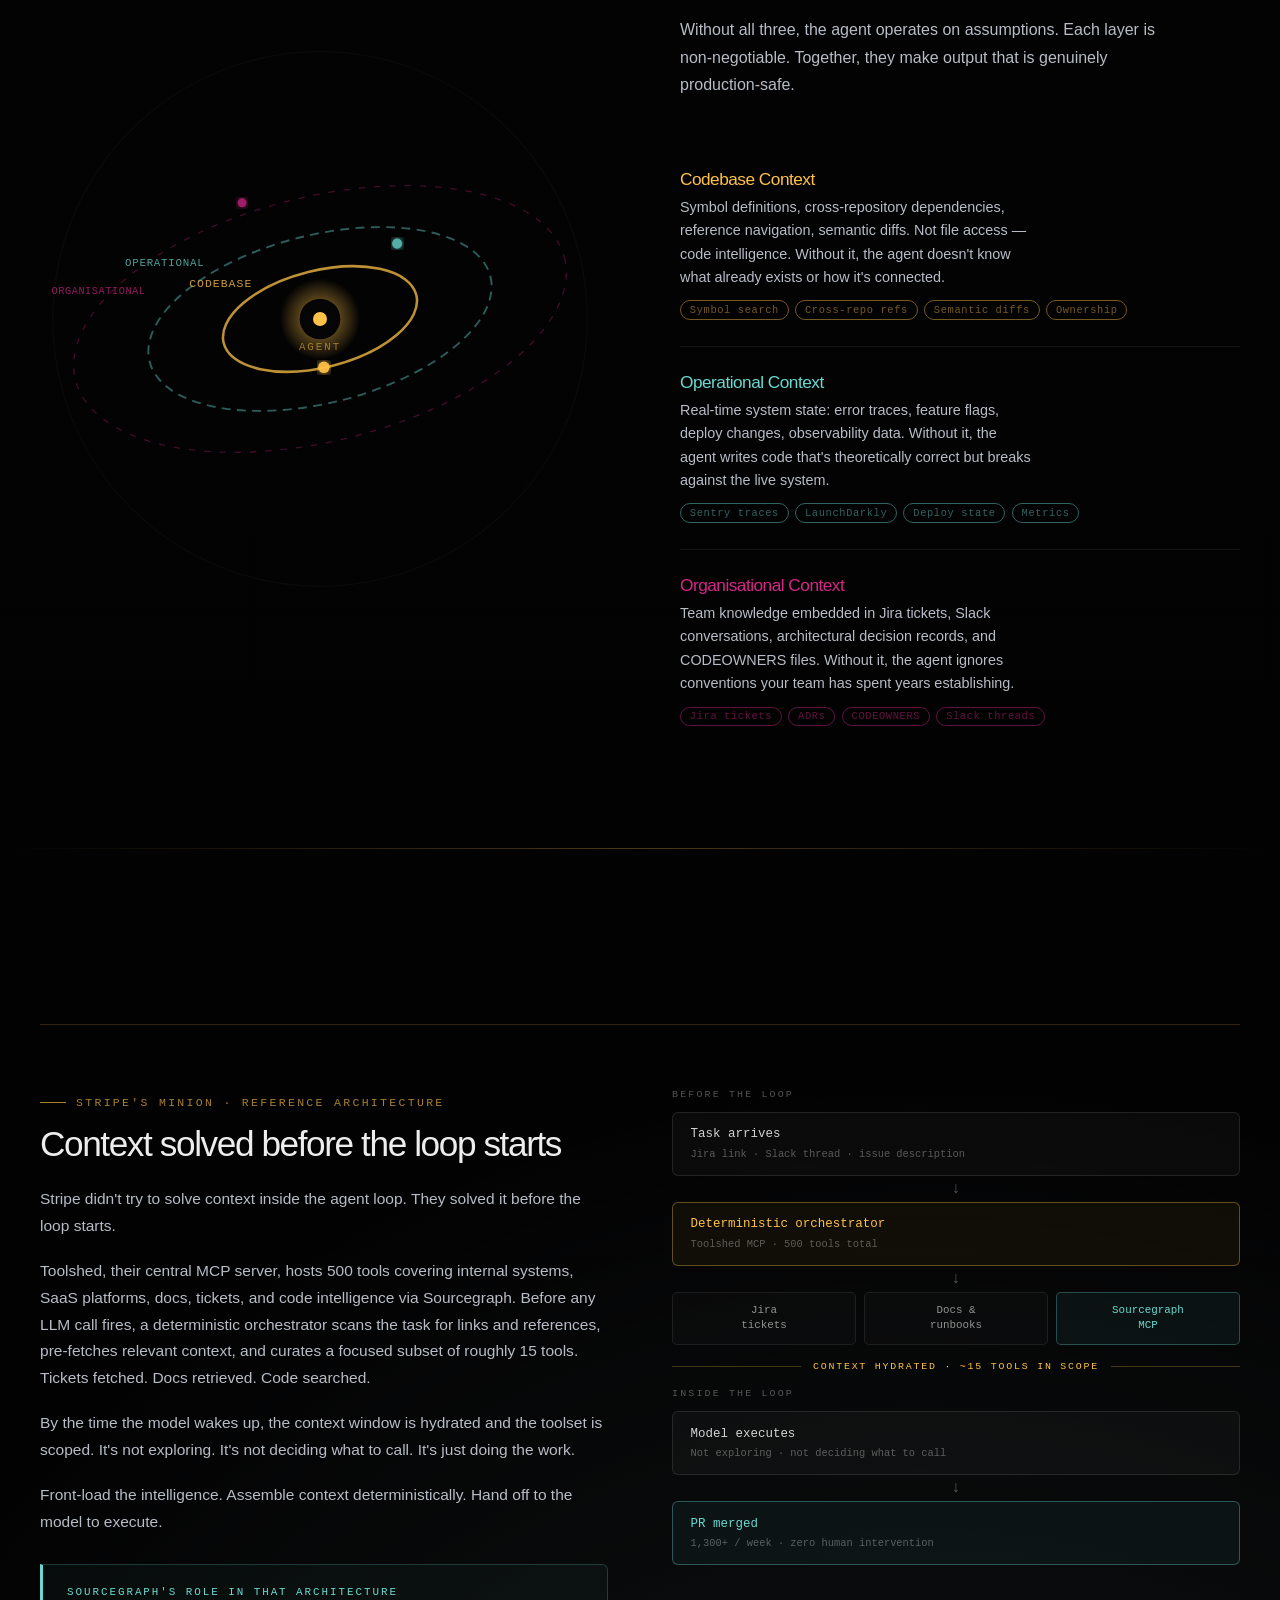
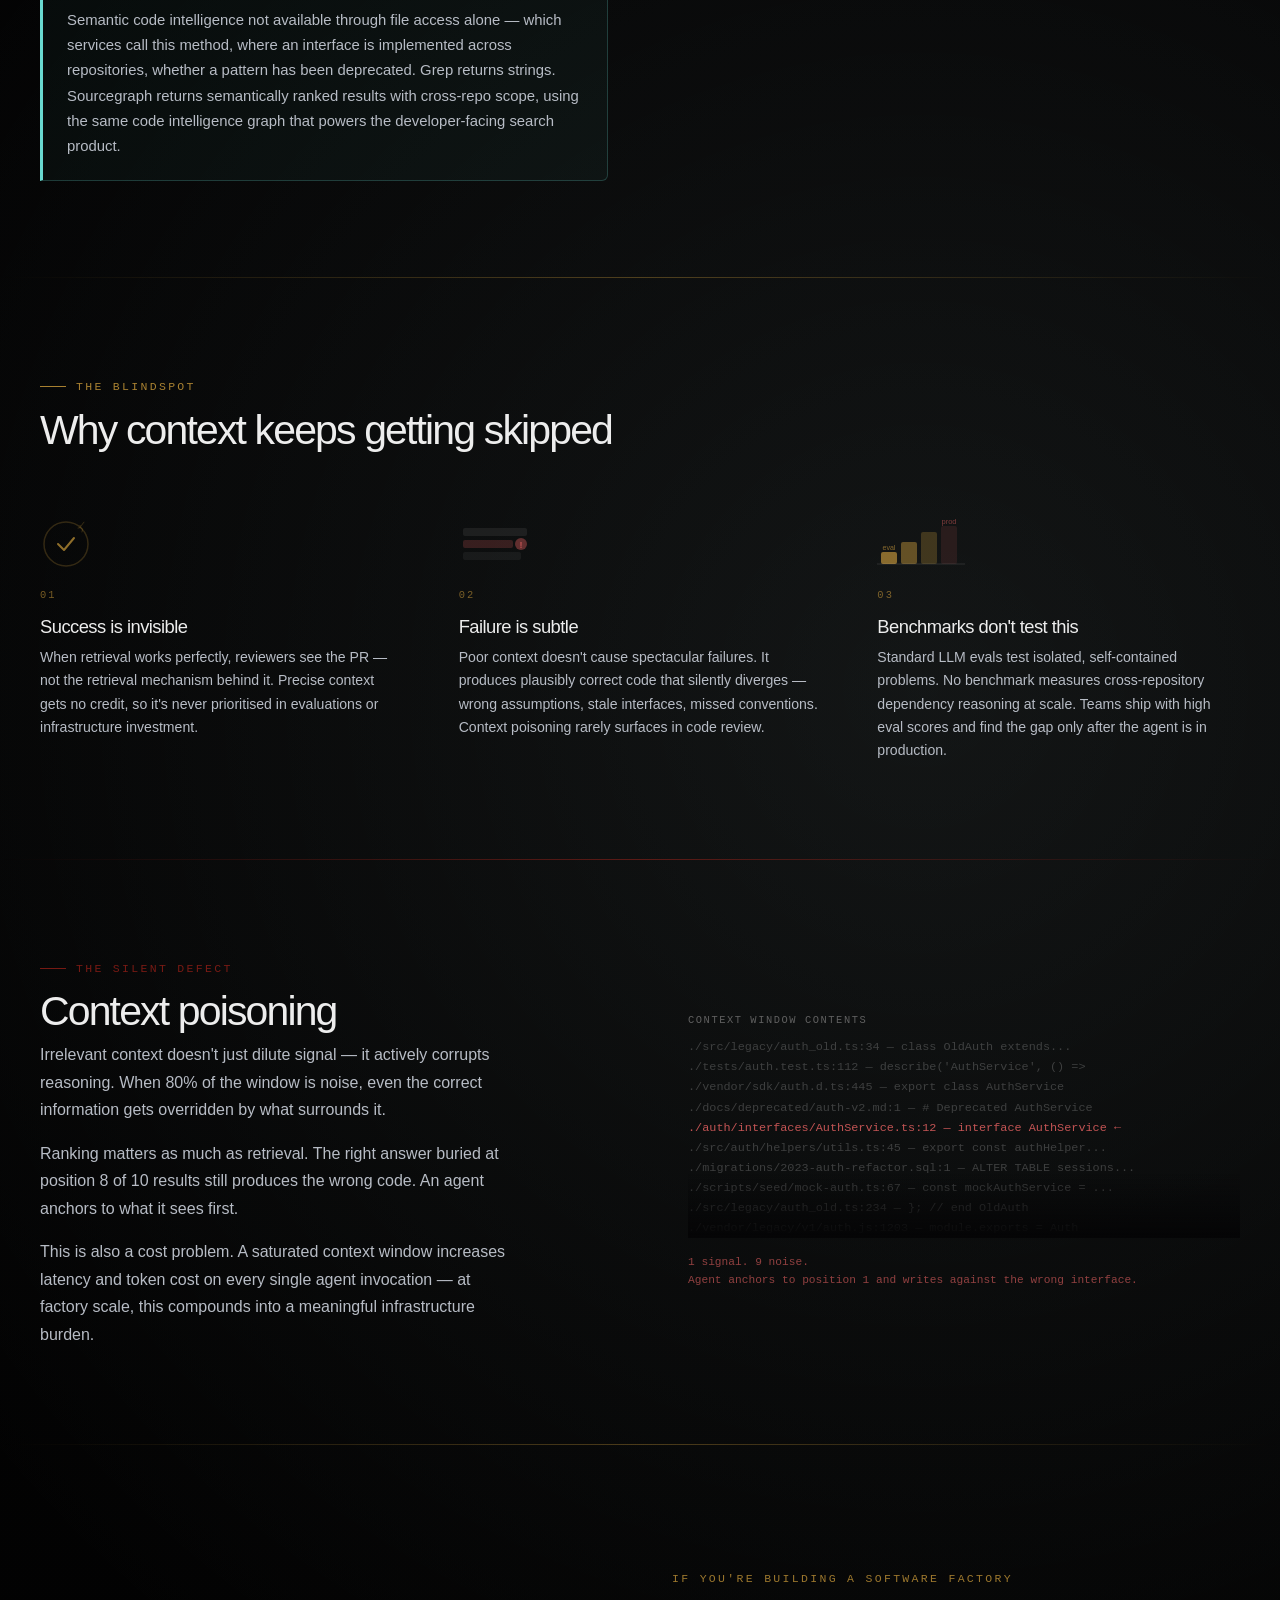
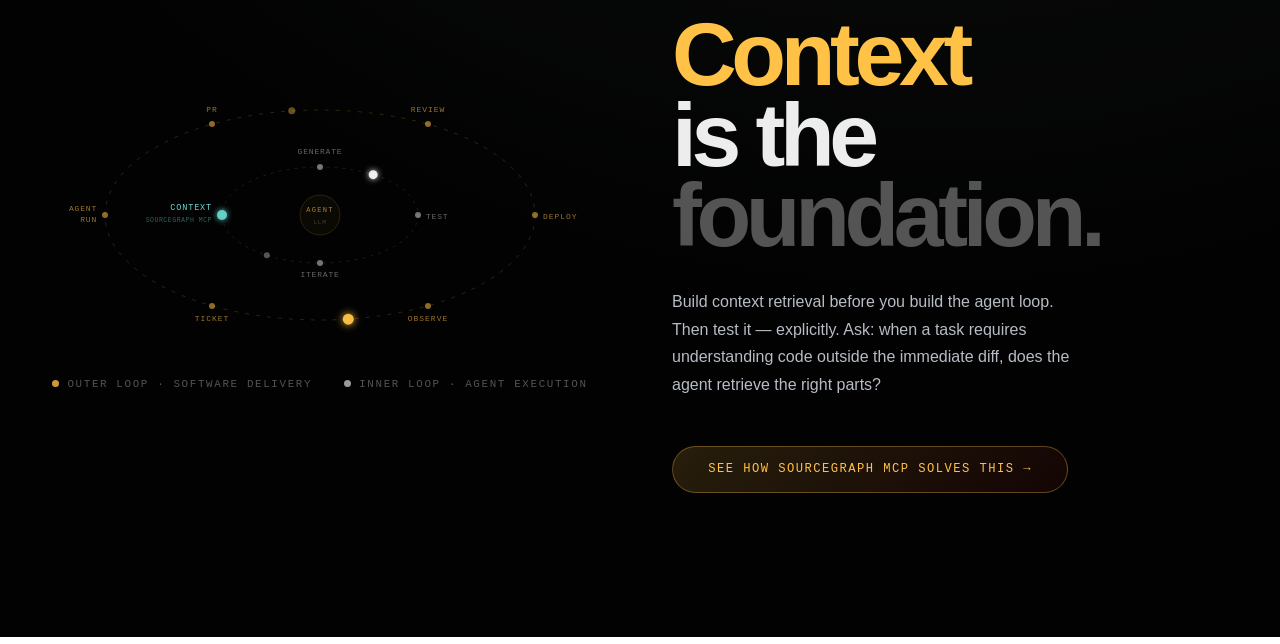
==== commit 8244ea80: "Update context-problem.html" ====
--- a/context-problem.html
+++ b/context-problem.html
@@ -3,13 +3,1386 @@
 <head>
   <meta charset="UTF-8">
   <meta name="viewport" content="width=device-width, initial-scale=1.0">
-  <title>The Software Factory Is Here | Context Problem Deep Dive</title>
-  <meta name="description" content="An editorial microsite page on why background coding agents are arriving fast, why context is still the missing production input, and how to evaluate retrieval quality in practice.">
-  <link rel="icon" href="data:image/svg+xml,%3Csvg xmlns='http://www.w3.org/2000/svg' viewBox='0 0 64 64'%3E%3Cdefs%3E%3ClinearGradient id='g' x1='0%25' y1='0%25' x2='100%25' y2='100%25'%3E%3Cstop offset='0%25' stop-color='%23ffe0a3'/%3E%3Cstop offset='100%25' stop-color='%2369d9d0'/%3E%3C/linearGradient%3E%3C/defs%3E%3Crect width='64' height='64' rx='18' fill='%23040506'/%3E%3Ccircle cx='32' cy='32' r='16' fill='url(%23g)'/%3E%3Ccircle cx='27' cy='26' r='5' fill='white' fill-opacity='.9'/%3E%3C/svg%3E">
+  <title>The Software Factory Is Here. Context Is Still Missing.</title>
+  <meta name="description" content="Every major engineering organisation is building a software factory. The variable that separates production-ready output from plausible failure is always the same: context.">
+  <link rel="icon" href="data:image/svg+xml,%3Csvg xmlns='http://www.w3.org/2000/svg' viewBox='0 0 64 64'%3E%3Cdefs%3E%3ClinearGradient id='g' x1='0%25' y1='0%25' x2='100%25' y2='100%25'%3E%3Cstop offset='0%25' stop-color='%23ffc247'/%3E%3Cstop offset='100%25' stop-color='%23ed2e20'/%3E%3C/linearGradient%3E%3C/defs%3E%3Crect width='64' height='64' rx='18' fill='%23040506'/%3E%3Ccircle cx='32' cy='32' r='18' fill='none' stroke='url(%23g)' stroke-width='2.5'/%3E%3Ccircle cx='32' cy='32' r='6' fill='url(%23g)'/%3E%3C/svg%3E">
   <link rel="preconnect" href="https://cdn.prod.website-files.com" crossorigin>
   <link rel="stylesheet" href="./assets/site.css">
+  <style>
+    /* ─── Palette ─────────────────────────────────────── */
+    .factory-page {
+      --f-gold:   #ffc247;
+      --f-amber:  #ed2e20;
+      --f-teal:   #69d9d0;
+      --f-pink:   #d62687;
+      --f-dim:    rgba(255,255,255,0.32);
+      --f-line:   rgba(255,194,71,0.18);
+    }
+
+    /* ─── Shared section chrome ───────────────────────── */
+    .f-section {
+      position: relative;
+      padding: 6rem 0;
+    }
+    .f-section::before {
+      content: "";
+      position: absolute;
+      inset: 0 0 auto;
+      height: 1px;
+      background: linear-gradient(90deg, transparent, rgba(255,194,71,0.28), transparent);
+    }
+
+    .f-kicker {
+      display: inline-flex;
+      align-items: center;
+      gap: 0.65rem;
+      margin-bottom: 0.9rem;
+      font-family: var(--mono);
+      font-size: 0.72rem;
+      letter-spacing: 0.2em;
+      text-transform: uppercase;
+      color: var(--f-gold);
+      opacity: 0.65;
+    }
+    .f-kicker::before {
+      content: "";
+      display: inline-block;
+      width: 1.6rem;
+      height: 1px;
+      background: currentColor;
+    }
+
+    .f-h2 {
+      margin: 0 0 0.5rem;
+      font-family: var(--display);
+      font-size: clamp(1.7rem, 3.2vw, 2.6rem);
+      font-weight: 500;
+      line-height: 1.08;
+      letter-spacing: -0.045em;
+      max-width: 28ch;
+    }
+
+    .f-lead {
+      max-width: 54ch;
+      color: var(--text-dim);
+      font-size: 1rem;
+      line-height: 1.72;
+      margin: 0.5rem 0 0;
+    }
+
+    /* ─── Scroll reveal ───────────────────────────────── */
+    .reveal {
+      opacity: 0;
+      transform: translateY(1.2rem);
+      transition: opacity 0.65s ease, transform 0.65s ease;
+    }
+    .reveal.is-visible { opacity: 1; transform: none; }
+    .reveal-d1 { transition-delay: 0.1s; }
+    .reveal-d2 { transition-delay: 0.2s; }
+    .reveal-d3 { transition-delay: 0.32s; }
+
+    /* ─── HERO ────────────────────────────────────────── */
+    .factory-hero {
+      position: relative;
+      min-height: 100svh;
+      display: flex;
+      align-items: flex-start;
+      padding: calc(var(--utility-offset) + 2.5rem) 0 2.75rem;
+      overflow: clip;
+    }
+
+    .factory-hero-bg {
+      position: absolute;
+      inset: 0;
+      pointer-events: none;
+    }
+    .factory-hero-bg::before {
+      content: "";
+      position: absolute;
+      inset: 0;
+      background:
+        radial-gradient(ellipse at 18% 28%, rgba(255,194,71,0.2) 0%, transparent 36%),
+        radial-gradient(ellipse at 82% 72%, rgba(237,46,32,0.14) 0%, transparent 30%),
+        radial-gradient(ellipse at 58% 8%,  rgba(105,217,208,0.08) 0%, transparent 24%);
+    }
+    .factory-hero-grid {
+      position: absolute;
+      inset: 0;
+      background-image:
+        linear-gradient(rgba(255,255,255,0.022) 1px, transparent 1px),
+        linear-gradient(90deg, rgba(255,255,255,0.022) 1px, transparent 1px);
+      background-size: 5.5rem 5.5rem;
+      mask-image: linear-gradient(180deg, transparent 0%, black 16%, black 72%, transparent 100%);
+      animation: gridDrift 28s linear infinite;
+    }
+    @keyframes gridDrift {
+      from { background-position: 0 0; }
+      to   { background-position: 5.5rem 5.5rem; }
+    }
+
+    .factory-hero-inner {
+      position: relative;
+      z-index: 1;
+      width: 100%;
+      min-height: calc(100svh - var(--utility-offset) - 5.25rem);
+      display: flex;
+      flex-direction: column;
+      justify-content: space-between;
+      gap: 2.5rem;
+    }
+
+    .factory-hero-copy {
+      max-width: 40rem;
+      padding-top: 0.35rem;
+    }
+
+    .factory-hero-eyebrow {
+      display: inline-flex;
+      align-items: center;
+      gap: 0.75rem;
+      margin-bottom: 2.2rem;
+      font-family: var(--mono);
+      font-size: 0.72rem;
+      letter-spacing: 0.22em;
+      text-transform: uppercase;
+      color: var(--f-gold);
+      opacity: 0.7;
+    }
+    .factory-hero-eyebrow::before {
+      content: "";
+      display: inline-block;
+      width: 2.8rem;
+      height: 1px;
+      background: currentColor;
+    }
+
+    .factory-hero-title {
+      margin: 0 0 2.4rem;
+      font-family: var(--display);
+      font-size: clamp(2.15rem, 5.35vw, 4.7rem);
+      font-weight: 700;
+      line-height: 0.87;
+      letter-spacing: -0.055em;
+    }
+    .factory-hero-title .line-white  { display: block; color: var(--text); }
+    .factory-hero-title .line-gold   { display: block; color: var(--f-gold); }
+    .factory-hero-title .line-red    { display: block; color: rgba(237,46,32,0.88); }
+    .factory-hero-title .line-dim    { display: block; color: var(--f-dim); font-size: 0.58em; letter-spacing: -0.03em; margin-top: 0.15em; }
+
+    .factory-hero-lede {
+      max-width: 50ch;
+      font-size: clamp(1rem, 1.5vw, 1.18rem);
+      line-height: 1.68;
+      color: var(--text-dim);
+      margin: 0;
+    }
+
+    .factory-hero-lede-emphasis {
+      color: var(--f-gold);
+      font-weight: 500;
+    }
+
+    /* floating chips */
+    .hero-chip {
+      position: absolute;
+      font-family: var(--mono);
+      font-size: 0.68rem;
+      color: rgba(255,255,255,0.28);
+      white-space: nowrap;
+      pointer-events: none;
+      letter-spacing: 0.06em;
+    }
+    .hero-chip-1 { top: 16%; right: 14%; animation: chipFloat 9s ease-in-out infinite; }
+    .hero-chip-2 { top: 30%; right: 7%;  animation: chipFloat 11s ease-in-out infinite 1.5s; }
+    .hero-chip-3 { top: 43%; right: 19%; animation: chipFloat 8s ease-in-out infinite 3s; }
+    .hero-chip-4 { top: 55%; right: 10%; animation: chipFloat 10s ease-in-out infinite 0.8s; }
+    @keyframes chipFloat {
+      0%,100% { transform: translateY(0); opacity: 0.28; }
+      50%      { transform: translateY(-0.9rem); opacity: 0.55; }
+    }
+
+    /* ─── PRODUCTION GALLERY ─────────────────────────── */
+    .factory-gallery {
+      position: relative;
+      overflow: clip;
+    }
+
+    .factory-gallery::after {
+      content: "";
+      position: absolute;
+      inset: auto 0 0;
+      height: 1px;
+      background: linear-gradient(90deg, transparent, rgba(255,194,71,0.18), transparent);
+      opacity: 0.8;
+    }
+
+    .factory-gallery-note {
+      color: rgba(255,255,255,0.42);
+      font-family: var(--mono);
+      font-size: 0.68rem;
+      letter-spacing: 0.14em;
+      text-transform: uppercase;
+      white-space: nowrap;
+      display: block;
+      width: fit-content;
+      margin: 0 0 1.25rem auto;
+    }
+
+    .factory-gallery-track {
+      display: grid;
+      grid-auto-flow: column;
+      grid-auto-columns: minmax(21rem, 29rem);
+      gap: 1rem;
+      overflow-x: auto;
+      padding: 0.5rem 0 1.25rem;
+      scroll-snap-type: x mandatory;
+      scrollbar-width: thin;
+      scrollbar-color: rgba(255,194,71,0.52) rgba(255,255,255,0.04);
+    }
+
+    .factory-gallery-track::-webkit-scrollbar {
+      height: 10px;
+    }
+
+    .factory-gallery-track::-webkit-scrollbar-track {
+      background: rgba(255,255,255,0.035);
+      border-radius: 999px;
+    }
+
+    .factory-gallery-track::-webkit-scrollbar-thumb {
+      background: linear-gradient(90deg, rgba(255,194,71,0.86), rgba(237,46,32,0.8));
+      border-radius: 999px;
+    }
+
+    .factory-gallery-card {
+      position: relative;
+      min-height: 21rem;
+      padding: 1.35rem 1.35rem 1.4rem;
+      border-radius: 1.7rem;
+      border: 1px solid rgba(255,194,71,0.14);
+      background:
+        linear-gradient(180deg, rgba(255,255,255,0.035), rgba(255,255,255,0.01)),
+        linear-gradient(135deg, rgba(255,194,71,0.05), rgba(214,38,135,0.035) 48%, rgba(105,217,208,0.045));
+      box-shadow: 0 26px 60px rgba(0,0,0,0.26);
+      scroll-snap-align: start;
+      display: grid;
+      align-content: space-between;
+      gap: 1.2rem;
+    }
+
+    .factory-gallery-card::before {
+      content: "";
+      position: absolute;
+      inset: 0;
+      border-radius: inherit;
+      background:
+        radial-gradient(circle at 18% 14%, rgba(255,255,255,0.05), transparent 22%),
+        radial-gradient(circle at 90% 10%, rgba(255,194,71,0.08), transparent 24%);
+      pointer-events: none;
+    }
+
+    .factory-gallery-top,
+    .factory-gallery-bottom {
+      position: relative;
+      z-index: 1;
+    }
+
+    .factory-gallery-top {
+      display: grid;
+      gap: 1.1rem;
+    }
+
+    .factory-gallery-meta {
+      display: flex;
+      align-items: start;
+      justify-content: space-between;
+      gap: 1rem;
+    }
+
+    .factory-gallery-logo {
+      height: clamp(1.9rem, 2.4vw, 2.45rem);
+      width: auto;
+      max-width: 8rem;
+      filter: brightness(0) invert(1);
+      opacity: 0.96;
+    }
+
+    .factory-gallery-value {
+      text-align: right;
+    }
+
+    .factory-gallery-value strong {
+      display: block;
+      font-size: clamp(2.1rem, 4vw, 3.2rem);
+      line-height: 0.9;
+      letter-spacing: -0.06em;
+      color: var(--f-gold);
+    }
+
+    .factory-gallery-value span {
+      display: block;
+      margin-top: 0.35rem;
+      color: rgba(255,255,255,0.42);
+      font-family: var(--mono);
+      font-size: 0.68rem;
+      letter-spacing: 0.14em;
+      text-transform: uppercase;
+    }
+
+    .factory-gallery-body {
+      margin: 0;
+      color: rgba(236,236,239,0.82);
+      font-size: 1rem;
+      line-height: 1.7;
+      max-width: 34ch;
+    }
+
+    .factory-gallery-body strong {
+      color: var(--text);
+      font-weight: 500;
+    }
+
+    .factory-gallery-bottom {
+      display: flex;
+      align-items: center;
+      justify-content: flex-end;
+      gap: 1rem;
+      padding-top: 0.9rem;
+      border-top: 1px solid rgba(255,194,71,0.12);
+    }
+
+    .factory-gallery-tag {
+      color: rgba(255,194,71,0.7);
+      font-family: var(--mono);
+      font-size: 0.68rem;
+      letter-spacing: 0.14em;
+      text-transform: uppercase;
+    }
+
+    .factory-gallery-link {
+      display: inline-flex;
+      align-items: center;
+      gap: 0.35rem;
+      color: var(--f-gold);
+      font-family: var(--mono);
+      font-size: 0.68rem;
+      letter-spacing: 0.12em;
+      text-transform: uppercase;
+      opacity: 0.66;
+      transition: opacity 0.2s ease;
+    }
+
+    .factory-gallery-link:hover {
+      opacity: 1;
+    }
+
+    .factory-gallery-link::after {
+      content: "↗";
+    }
+
+    .factory-hero-gallery {
+      position: relative;
+      width: 100%;
+      margin-top: 0.25rem;
+    }
+
+    .factory-hero-gallery .factory-gallery-note {
+      margin-bottom: 0.8rem;
+      font-size: 0.63rem;
+      letter-spacing: 0.18em;
+    }
+
+    .factory-hero-gallery .factory-gallery-track {
+      grid-auto-columns: minmax(17rem, 21rem);
+      gap: 0.85rem;
+      padding: 0.2rem 0 0.9rem;
+    }
+
+    .factory-hero-gallery .factory-gallery-card {
+      min-height: 15rem;
+      padding: 1rem 1rem 1.05rem;
+      border-radius: 1.4rem;
+      gap: 0.95rem;
+      box-shadow: 0 18px 42px rgba(0,0,0,0.24);
+    }
+
+    .factory-hero-gallery .factory-gallery-top {
+      gap: 0.9rem;
+    }
+
+    .factory-hero-gallery .factory-gallery-logo {
+      height: clamp(1.45rem, 1.9vw, 1.85rem);
+      max-width: 7.1rem;
+    }
+
+    .factory-hero-gallery .factory-gallery-value strong {
+      font-size: clamp(1.85rem, 3vw, 2.75rem);
+    }
+
+    .factory-hero-gallery .factory-gallery-value span,
+    .factory-hero-gallery .factory-gallery-tag,
+    .factory-hero-gallery .factory-gallery-link {
+      font-size: 0.61rem;
+      letter-spacing: 0.13em;
+    }
+
+    .factory-hero-gallery .factory-gallery-body {
+      font-size: 0.9rem;
+      line-height: 1.58;
+      max-width: 29ch;
+    }
+
+    .factory-hero-gallery .factory-gallery-bottom {
+      padding-top: 0.75rem;
+    }
+
+    /* ─── SOFTWARE FACTORY PRIMER ────────────────────── */
+    .factory-primer {
+      position: relative;
+      padding: 5.2rem 0 5rem;
+      overflow: clip;
+    }
+    .factory-primer::before {
+      content: "";
+      position: absolute;
+      inset: 0 0 auto;
+      height: 1px;
+      background: linear-gradient(90deg, transparent, rgba(255,194,71,0.28), transparent);
+    }
+    .factory-primer::after {
+      content: "";
+      position: absolute;
+      inset: 0;
+      pointer-events: none;
+      background:
+        radial-gradient(circle at 14% 22%, rgba(255,194,71,0.1), transparent 26%),
+        radial-gradient(circle at 82% 70%, rgba(105,217,208,0.08), transparent 22%);
+      opacity: 0.9;
+    }
+
+    .factory-primer-inner {
+      position: relative;
+      z-index: 1;
+      display: grid;
+      gap: 3.6rem;
+    }
+
+    .factory-primer-row {
+      display: grid;
+      grid-template-columns: minmax(0, 0.95fr) minmax(0, 1.05fr);
+      gap: clamp(2rem, 5vw, 5rem);
+      align-items: center;
+    }
+
+    .factory-primer-row--reverse {
+      grid-template-columns: minmax(0, 1.05fr) minmax(0, 0.95fr);
+    }
+
+    .factory-primer-row--reverse .factory-primer-copy {
+      order: 2;
+    }
+
+    .factory-primer-row--reverse .factory-primer-visual {
+      order: 1;
+    }
+
+    .factory-primer-copy .f-h2,
+    .factory-primer-copy .factory-primer-title {
+      max-width: 13ch;
+    }
+
+    .factory-primer-copy .f-lead {
+      max-width: 44ch;
+    }
+
+    .factory-primer-divider {
+      height: 1px;
+      background: linear-gradient(90deg, rgba(255,194,71,0.1), rgba(255,255,255,0.12), transparent 82%);
+    }
+
+    .factory-primer-visual {
+      position: relative;
+      min-height: 15rem;
+    }
+
+    .factory-flow {
+      display: grid;
+      grid-template-columns: repeat(4, minmax(0, 1fr));
+      align-items: center;
+      min-height: 100%;
+      padding: 2rem 0;
+      position: relative;
+    }
+    .factory-flow::before,
+    .factory-flow::after {
+      content: "";
+      position: absolute;
+      left: 0;
+      right: 0;
+      top: 50%;
+      transform: translateY(-50%);
+    }
+    .factory-flow::before {
+      height: 1px;
+      background: linear-gradient(90deg, rgba(255,194,71,0.2), rgba(255,255,255,0.12), rgba(105,217,208,0.25));
+    }
+    .factory-flow::after {
+      height: 2px;
+      width: 24%;
+      right: auto;
+      background: linear-gradient(90deg, rgba(255,194,71,0), rgba(255,194,71,0.9), rgba(255,255,255,0.98), rgba(105,217,208,0));
+      filter: blur(0.6px);
+      animation: primerFlowPulse 4.8s cubic-bezier(0.35, 0, 0.2, 1) infinite;
+    }
+
+    .factory-flow-step {
+      position: relative;
+      z-index: 1;
+      display: grid;
+      justify-items: center;
+      gap: 0.9rem;
+      text-align: center;
+    }
+
+    .factory-flow-step:nth-child(even) {
+      padding-top: 3.1rem;
+    }
+
+    .factory-flow-step:nth-child(odd) {
+      padding-bottom: 3.1rem;
+    }
+
+    .factory-flow-dot {
+      width: 0.82rem;
+      height: 0.82rem;
+      border-radius: 50%;
+      background: radial-gradient(circle, rgba(255,255,255,0.95) 0%, rgba(255,194,71,0.92) 42%, rgba(255,194,71,0.16) 100%);
+      box-shadow: 0 0 22px rgba(255,194,71,0.4);
+      animation: primerDotPulse 3.8s ease-in-out infinite;
+    }
+
+    .factory-flow-step:nth-child(2) .factory-flow-dot {
+      animation-delay: -0.8s;
+    }
+
+    .factory-flow-step:nth-child(3) .factory-flow-dot {
+      animation-delay: -1.4s;
+    }
+
+    .factory-flow-step:nth-child(4) .factory-flow-dot {
+      animation-delay: -2s;
+    }
+
+    .factory-flow-label {
+      font-family: var(--mono);
+      font-size: 0.67rem;
+      letter-spacing: 0.18em;
+      text-transform: uppercase;
+      color: rgba(255,255,255,0.48);
+      white-space: nowrap;
+    }
+
+    .factory-flow-word {
+      font-family: var(--display);
+      font-size: clamp(1rem, 1.8vw, 1.45rem);
+      letter-spacing: -0.05em;
+      color: var(--text);
+    }
+
+    .factory-agent-system {
+      position: relative;
+      display: grid;
+      gap: 1.3rem;
+      align-content: center;
+      min-height: 100%;
+      padding: 1.2rem 0;
+    }
+
+    .factory-agent-core {
+      position: absolute;
+      inset: 50% auto auto 50%;
+      transform: translate(-50%, -50%);
+      font-family: var(--display);
+      font-size: clamp(2.1rem, 4.8vw, 4rem);
+      font-weight: 700;
+      line-height: 0.88;
+      letter-spacing: -0.07em;
+      color: rgba(255,255,255,0.08);
+      text-transform: lowercase;
+      pointer-events: none;
+      animation: primerCoreBreath 6.5s ease-in-out infinite;
+    }
+
+    .factory-agent-lane {
+      position: relative;
+      display: grid;
+      grid-template-columns: auto minmax(0, 1fr) auto;
+      gap: 1rem;
+      align-items: center;
+    }
+
+    .factory-agent-trigger,
+    .factory-agent-result {
+      font-family: var(--mono);
+      font-size: 0.7rem;
+      letter-spacing: 0.18em;
+      text-transform: uppercase;
+      color: rgba(255,255,255,0.52);
+      white-space: nowrap;
+    }
+
+    .factory-agent-result {
+      color: rgba(105,217,208,0.75);
+      text-align: right;
+    }
+
+    .factory-agent-line {
+      position: relative;
+      height: 1px;
+      background: linear-gradient(90deg, rgba(255,194,71,0.22), rgba(255,255,255,0.12), rgba(105,217,208,0.3));
+      overflow: hidden;
+    }
+
+    .factory-agent-line::before,
+    .factory-agent-line::after {
+      content: "";
+      position: absolute;
+      top: 50%;
+      border-radius: 999px;
+      transform: translateY(-50%);
+    }
+
+    .factory-agent-line::before {
+      left: -10%;
+      width: 24%;
+      height: 2px;
+      background: linear-gradient(90deg, rgba(255,194,71,0), rgba(255,194,71,0.92), rgba(255,255,255,0.98), rgba(105,217,208,0));
+      filter: blur(0.5px);
+      animation: primerLaneSweep 4.4s linear infinite;
+    }
+
+    .factory-agent-line::after {
+      left: 42%;
+      width: 0.5rem;
+      height: 0.5rem;
+      background: radial-gradient(circle, rgba(255,255,255,0.95) 0%, rgba(105,217,208,0.85) 55%, rgba(105,217,208,0.08) 100%);
+      box-shadow: 0 0 18px rgba(105,217,208,0.45);
+      animation: primerLaneDot 3.6s ease-in-out infinite;
+    }
+
+    .factory-agent-lane:nth-child(2) .factory-agent-line::before {
+      animation-delay: -1.2s;
+    }
+
+    .factory-agent-lane:nth-child(3) .factory-agent-line::before {
+      animation-delay: -2.2s;
+    }
+
+    .factory-agent-lane:nth-child(2) .factory-agent-line::after {
+      animation-delay: -0.9s;
+    }
+
+    .factory-agent-lane:nth-child(3) .factory-agent-line::after {
+      animation-delay: -1.8s;
+    }
+
+    @keyframes primerFlowPulse {
+      0% {
+        transform: translate(0, -50%);
+        opacity: 0;
+      }
+
+      12% {
+        opacity: 1;
+      }
+
+      78% {
+        opacity: 1;
+      }
+
+      100% {
+        transform: translate(320%, -50%);
+        opacity: 0;
+      }
+    }
+
+    @keyframes primerDotPulse {
+      0%,
+      100% {
+        transform: scale(0.92);
+        opacity: 0.72;
+      }
+
+      50% {
+        transform: scale(1.14);
+        opacity: 1;
+      }
+    }
+
+    @keyframes primerLaneSweep {
+      0% {
+        transform: translate(-8%, -50%);
+        opacity: 0;
+      }
+
+      14% {
+        opacity: 1;
+      }
+
+      84% {
+        opacity: 1;
+      }
+
+      100% {
+        transform: translate(410%, -50%);
+        opacity: 0;
+      }
+    }
+
+    @keyframes primerLaneDot {
+      0%,
+      100% {
+        transform: translate(-0.5rem, -50%) scale(0.88);
+        opacity: 0.58;
+      }
+
+      50% {
+        transform: translate(0.5rem, -50%) scale(1.12);
+        opacity: 1;
+      }
+    }
+
+    @keyframes primerCoreBreath {
+      0%,
+      100% {
+        opacity: 0.06;
+        transform: translate(-50%, -50%) scale(0.98);
+      }
+
+      50% {
+        opacity: 0.12;
+        transform: translate(-50%, -50%) scale(1.03);
+      }
+    }
+
+    /* ─── PULL QUOTE ──────────────────────────────────── */
+    .factory-pullquote {
+      position: relative;
+      padding: 5.5rem 0;
+      text-align: center;
+    }
+    .factory-pullquote::before {
+      content: "";
+      position: absolute;
+      inset: 0 0 auto;
+      height: 1px;
+      background: linear-gradient(90deg, transparent, rgba(255,194,71,0.28), transparent);
+    }
+    .factory-pullquote blockquote {
+      margin: 0 auto;
+      max-width: 46rem;
+      font-family: var(--display);
+      font-size: clamp(1.5rem, 3vw, 2.5rem);
+      font-weight: 500;
+      line-height: 1.22;
+      letter-spacing: -0.04em;
+    }
+    .factory-pullquote blockquote em {
+      font-style: normal;
+      color: var(--f-gold);
+    }
+
+    /* ─── CONTRAST ────────────────────────────────────── */
+    .factory-contrast-grid {
+      display: grid;
+      grid-template-columns: 1fr 3rem 1fr;
+      gap: 0;
+      margin-top: 4rem;
+      align-items: start;
+    }
+
+    .f-approach-label {
+      display: flex;
+      align-items: center;
+      gap: 0.7rem;
+      margin-bottom: 1.8rem;
+      font-family: var(--mono);
+      font-size: 0.7rem;
+      letter-spacing: 0.15em;
+      text-transform: uppercase;
+    }
+    .f-approach-label--chaos     { color: #ff6b6b; }
+    .f-approach-label--precision { color: var(--f-teal); }
+    .f-approach-dot {
+      width: 0.45rem;
+      height: 0.45rem;
+      border-radius: 50%;
+      background: currentColor;
+      box-shadow: 0 0 10px currentColor;
+      flex-shrink: 0;
+    }
+
+    .f-terminal {
+      font-family: var(--mono);
+      font-size: 0.76rem;
+      line-height: 1.65;
+      color: rgba(255,255,255,0.7);
+      min-height: 15rem;
+    }
+    .f-terminal-cmd     { color: rgba(255,194,71,0.8); }
+    .f-terminal-noise   { color: rgba(255,255,255,0.22); display: block; }
+    .f-terminal-alert   { color: rgba(255,107,107,0.7); }
+    .f-terminal-teal    { color: rgba(105,217,208,0.8); }
+    .f-terminal-muted   { color: rgba(255,255,255,0.38); display: block; }
+
+    .f-ctx-bar { margin-top: 2.2rem; }
+    .f-ctx-bar-header {
+      display: flex;
+      justify-content: space-between;
+      margin-bottom: 0.45rem;
+      font-family: var(--mono);
+      font-size: 0.65rem;
+      letter-spacing: 0.1em;
+      text-transform: uppercase;
+      color: var(--text-soft);
+    }
+    .f-ctx-bar-track {
+      height: 2px;
+      background: rgba(255,255,255,0.07);
+      border-radius: 999px;
+      overflow: hidden;
+    }
+    .f-ctx-bar-fill {
+      height: 100%;
+      border-radius: 999px;
+      width: 0%;
+      transition: width 2.4s cubic-bezier(0.22,0.1,0.36,1);
+    }
+    .f-ctx-bar-fill--chaos     { background: linear-gradient(90deg,#ff6b6b,#ff3a3a); }
+    .f-ctx-bar-fill--precision { background: linear-gradient(90deg,var(--f-teal),#4ecdc4); }
+    .f-ctx-bar-note {
+      margin-top: 0.5rem;
+      font-family: var(--mono);
+      font-size: 0.68rem;
+      color: var(--text-soft);
+    }
+
+    .f-outcome {
+      margin-top: 2rem;
+      padding-top: 1.6rem;
+      border-top: 1px solid rgba(255,255,255,0.06);
+    }
+    .f-outcome-label {
+      font-family: var(--mono);
+      font-size: 0.65rem;
+      letter-spacing: 0.12em;
+      text-transform: uppercase;
+      margin-bottom: 0.45rem;
+    }
+    .f-outcome-label--chaos     { color: rgba(255,107,107,0.55); }
+    .f-outcome-label--precision { color: rgba(105,217,208,0.55); }
+    .f-outcome-text {
+      font-size: 0.9rem;
+      color: var(--text-dim);
+      line-height: 1.62;
+    }
+
+    .f-contrast-divider {
+      display: flex;
+      flex-direction: column;
+      align-items: center;
+      gap: 0.8rem;
+      padding-top: 2.2rem;
+    }
+    .f-contrast-divider-line {
+      width: 1px;
+      flex: 1;
+      min-height: 6rem;
+      background: linear-gradient(180deg, transparent, rgba(255,255,255,0.15), transparent);
+    }
+    .f-contrast-vs {
+      font-family: var(--mono);
+      font-size: 0.65rem;
+      letter-spacing: 0.18em;
+      text-transform: uppercase;
+      color: var(--text-soft);
+    }
+
+    /* ─── THREE LAYERS ────────────────────────────────── */
+    .factory-layers-layout {
+      display: grid;
+      grid-template-columns: 1fr 1fr;
+      gap: 5rem;
+      align-items: center;
+    }
+
+    .factory-layers-svg {
+      max-width: 42rem;
+      width: 100%;
+    }
+
+    .f-layer { padding: 1.6rem 0; }
+    .f-layer + .f-layer { border-top: 1px solid rgba(255,255,255,0.07); }
+
+    .f-layer-name {
+      font-family: var(--display);
+      font-size: 1.08rem;
+      font-weight: 500;
+      letter-spacing: -0.03em;
+      margin-bottom: 0.35rem;
+    }
+    .f-layer-name--cb   { color: var(--f-gold); }
+    .f-layer-name--ops  { color: var(--f-teal); }
+    .f-layer-name--org  { color: var(--f-pink); }
+
+    .f-layer-desc {
+      font-size: 0.9rem;
+      color: var(--text-dim);
+      line-height: 1.62;
+      max-width: 44ch;
+    }
+
+    .f-layer-tags {
+      display: flex;
+      flex-wrap: wrap;
+      gap: 0.4rem;
+      margin-top: 0.7rem;
+    }
+    .f-tag {
+      font-family: var(--mono);
+      font-size: 0.65rem;
+      letter-spacing: 0.06em;
+      padding: 0.18rem 0.55rem;
+      border-radius: 999px;
+      border: 1px solid currentColor;
+      opacity: 0.45;
+    }
+    .f-tag--cb  { color: var(--f-gold); }
+    .f-tag--ops { color: var(--f-teal); }
+    .f-tag--org { color: var(--f-pink); }
+
+    /* ─── WHY OVERLOOKED ──────────────────────────────── */
+    .f-overlooked-grid {
+      display: grid;
+      grid-template-columns: repeat(3,1fr);
+      gap: 3.5rem;
+      margin-top: 4rem;
+    }
+
+    .f-overlooked-num {
+      font-family: var(--mono);
+      font-size: 0.65rem;
+      letter-spacing: 0.2em;
+      text-transform: uppercase;
+      color: var(--f-gold);
+      opacity: 0.45;
+      margin-bottom: 0.9rem;
+    }
+
+    .f-overlooked-visual {
+      height: 3.5rem;
+      display: flex;
+      align-items: center;
+      margin-bottom: 1.1rem;
+    }
+
+    .f-overlooked-title {
+      font-family: var(--display);
+      font-size: 1.15rem;
+      font-weight: 500;
+      letter-spacing: -0.03em;
+      margin-bottom: 0.5rem;
+    }
+
+    .f-overlooked-desc {
+      font-size: 0.88rem;
+      color: var(--text-dim);
+      line-height: 1.66;
+    }
+
+    /* ─── CONTEXT POISONING ───────────────────────────── */
+    .factory-poison::before {
+      background: linear-gradient(90deg, transparent, rgba(237,46,32,0.35), transparent);
+    }
+
+    .factory-poison-layout {
+      display: grid;
+      grid-template-columns: 1fr 1fr;
+      gap: 6rem;
+      align-items: center;
+    }
+
+    .poison-window {
+      font-family: var(--mono);
+      font-size: 0.74rem;
+      line-height: 1.7;
+      position: relative;
+      overflow: hidden;
+      max-height: 20rem;
+    }
+    .poison-window::after {
+      content: "";
+      position: absolute;
+      bottom: 0; left: 0; right: 0;
+      height: 4rem;
+      background: linear-gradient(0deg, #050506, transparent);
+      pointer-events: none;
+    }
+    .poison-line        { display: block; color: rgba(255,255,255,0.2); }
+    .poison-line-signal { display: block; color: rgba(255,107,107,0.75); position: relative; }
+    .poison-line-signal::before {
+      content: "←";
+      position: absolute;
+      right: -1.5rem;
+      color: rgba(255,107,107,0.5);
+    }
+
+    .poison-caption {
+      margin-top: 1rem;
+      font-family: var(--mono);
+      font-size: 0.7rem;
+      color: rgba(255,107,107,0.55);
+      line-height: 1.55;
+    }
+
+    /* ─── VERDICT ─────────────────────────────────────── */
+    .factory-verdict {
+      text-align: center;
+    }
+    .factory-verdict-title {
+      margin: 0 auto 1.4rem;
+      max-width: 24ch;
+      font-family: var(--display);
+      font-size: clamp(1.9rem, 4vw, 3.4rem);
+      font-weight: 500;
+      line-height: 1.12;
+      letter-spacing: -0.05em;
+    }
+    .factory-verdict-title em {
+      font-style: normal;
+      color: var(--f-gold);
+    }
+    .factory-verdict-body {
+      max-width: 56ch;
+      margin: 0 auto;
+      color: var(--text-dim);
+      font-size: 1rem;
+      line-height: 1.75;
+    }
+
+    /* ─── STRIPE ARCHITECTURE ─────────────────────────── */
+    .stripe-arch-section {
+      text-align: left;
+    }
+    .stripe-arch-inner {
+      display: grid;
+      grid-template-columns: 1fr 1fr;
+      gap: 4rem;
+      align-items: start;
+      margin-top: 5rem;
+      padding-top: 4rem;
+      border-top: 1px solid var(--f-line);
+    }
+    .stripe-arch-eyebrow {
+      display: inline-flex;
+      align-items: center;
+      gap: 0.65rem;
+      margin-bottom: 1rem;
+      font-family: var(--mono);
+      font-size: 0.72rem;
+      letter-spacing: 0.2em;
+      text-transform: uppercase;
+      color: var(--f-gold);
+      opacity: 0.65;
+    }
+    .stripe-arch-eyebrow::before {
+      content: "";
+      display: inline-block;
+      width: 1.6rem;
+      height: 1px;
+      background: currentColor;
+    }
+    .stripe-arch-title {
+      margin: 0 0 1.4rem;
+      font-family: var(--display);
+      font-size: clamp(1.5rem, 2.8vw, 2.2rem);
+      font-weight: 500;
+      line-height: 1.1;
+      letter-spacing: -0.04em;
+    }
+    .stripe-arch-body {
+      color: var(--text-dim);
+      font-size: 0.97rem;
+      line-height: 1.74;
+      margin: 0 0 1.1rem;
+    }
+    .stripe-arch-sg {
+      margin-top: 1.8rem;
+      padding: 1.3rem 1.5rem;
+      border: 1px solid rgba(105,217,208,0.22);
+      border-left: 3px solid #69d9d0;
+      border-radius: 0 6px 6px 0;
+      background: rgba(105,217,208,0.04);
+    }
+    .stripe-arch-sg-label {
+      font-family: var(--mono);
+      font-size: 0.68rem;
+      letter-spacing: 0.18em;
+      text-transform: uppercase;
+      color: #69d9d0;
+      margin-bottom: 0.6rem;
+    }
+    .stripe-arch-sg p {
+      color: var(--text-dim);
+      font-size: 0.93rem;
+      line-height: 1.7;
+      margin: 0;
+    }
+
+    /* Pipeline diagram */
+    .arch-diagram {
+      display: flex;
+      flex-direction: column;
+      align-items: stretch;
+      gap: 0;
+      font-family: var(--mono);
+      font-size: 0.78rem;
+    }
+    .arch-phase-label {
+      font-size: 0.62rem;
+      letter-spacing: 0.22em;
+      text-transform: uppercase;
+      color: var(--f-dim);
+      margin-bottom: 0.75rem;
+    }
+    .arch-node {
+      position: relative;
+      padding: 0.85rem 1.1rem;
+      border: 1px solid rgba(255,255,255,0.1);
+      border-radius: 6px;
+      background: rgba(255,255,255,0.03);
+      color: rgba(255,255,255,0.82);
+      line-height: 1.4;
+    }
+    .arch-node-sub {
+      display: block;
+      font-size: 0.65rem;
+      color: var(--f-dim);
+      margin-top: 0.2rem;
+    }
+    .arch-node-gold {
+      border-color: rgba(255,194,71,0.35);
+      background: rgba(255,194,71,0.05);
+      color: var(--f-gold);
+    }
+    .arch-node-teal {
+      border-color: rgba(105,217,208,0.35);
+      background: rgba(105,217,208,0.05);
+      color: #69d9d0;
+    }
+    .arch-arrow {
+      display: flex;
+      justify-content: center;
+      color: var(--f-dim);
+      font-size: 1rem;
+      line-height: 1;
+      padding: 0.3rem 0;
+    }
+    .arch-tools {
+      display: grid;
+      grid-template-columns: repeat(3, 1fr);
+      gap: 0.5rem;
+    }
+    .arch-tool {
+      padding: 0.65rem 0.5rem;
+      border: 1px solid rgba(255,255,255,0.08);
+      border-radius: 5px;
+      background: rgba(255,255,255,0.02);
+      text-align: center;
+      font-size: 0.68rem;
+      color: rgba(255,255,255,0.55);
+      line-height: 1.4;
+    }
+    .arch-tool-sg {
+      border-color: rgba(105,217,208,0.3);
+      background: rgba(105,217,208,0.06);
+      color: #69d9d0;
+    }
+    .arch-divider {
+      display: flex;
+      align-items: center;
+      gap: 0.75rem;
+      margin: 1rem 0;
+      font-size: 0.62rem;
+      letter-spacing: 0.18em;
+      text-transform: uppercase;
+      color: var(--f-gold);
+    }
+    .arch-divider::before,
+    .arch-divider::after {
+      content: "";
+      flex: 1;
+      height: 1px;
+      background: rgba(255,194,71,0.25);
+    }
+
+    @media (max-width: 860px) {
+      .stripe-arch-inner {
+        grid-template-columns: 1fr;
+        gap: 2.5rem;
+      }
+    }
+
+    /* ─── CLOSE ───────────────────────────────────────── */
+    .factory-close {
+      padding: 8rem 0 9rem;
+    }
+    .factory-close::before {
+      content: "";
+      position: absolute;
+      inset: 0 0 auto;
+      height: 1px;
+      background: linear-gradient(90deg, transparent, rgba(255,194,71,0.28), transparent);
+    }
+    .factory-close { position: relative; }
+
+    .factory-close-eyebrow {
+      font-family: var(--mono);
+      font-size: 0.72rem;
+      letter-spacing: 0.2em;
+      text-transform: uppercase;
+      color: var(--f-gold);
+      opacity: 0.6;
+      margin-bottom: 1.8rem;
+    }
+
+    .factory-close-title {
+      margin: 0 auto 0.6rem;
+      font-family: var(--display);
+      font-size: clamp(3rem, 7vw, 6.5rem);
+      font-weight: 700;
+      line-height: 0.9;
+      letter-spacing: -0.06em;
+    }
+    .factory-close-title .line-gold { display: block; color: var(--f-gold); }
+    .factory-close-title .line-white { display: block; color: var(--text); }
+    .factory-close-title .line-dim  { display: block; color: var(--f-dim); }
+
+    .factory-close-sub {
+      max-width: 46ch;
+      margin: 2rem 0 3rem;
+      color: var(--text-dim);
+      font-size: 1rem;
+      line-height: 1.72;
+    }
+
+    .factory-cta {
+      display: inline-flex;
+      align-items: center;
+      gap: 0.7rem;
+      padding: 0.95rem 2.2rem;
+      border-radius: 999px;
+      background: linear-gradient(135deg, rgba(255,194,71,0.15), rgba(237,46,32,0.08));
+      border: 1px solid rgba(255,194,71,0.32);
+      color: var(--f-gold);
+      font-family: var(--mono);
+      font-size: 0.76rem;
+      letter-spacing: 0.12em;
+      text-transform: uppercase;
+      transition: border-color 0.22s, background 0.22s;
+    }
+    .factory-cta:hover {
+      border-color: rgba(255,194,71,0.58);
+      background: linear-gradient(135deg, rgba(255,194,71,0.22), rgba(237,46,32,0.12));
+    }
+
+    /* ─── LOOPS VISUAL ───────────────────────────────── */
+    .factory-close-inner {
+      display: grid;
+      grid-template-columns: 1fr 1fr;
+      gap: 4rem;
+      align-items: center;
+      text-align: left;
+    }
+    .loops-visual { max-width: 560px; }
+    .loops-visual svg { width: 100%; display: block; }
+    @media (max-width: 860px) {
+      .factory-close-inner { grid-template-columns: 1fr; gap: 3rem; }
+      .factory-close-inner .factory-close-title { font-size: clamp(2.4rem, 6vw, 3.8rem); }
+    }
+    .loop-context-dot {
+      animation: ctxPulse 2.8s ease-in-out infinite;
+      transform-box: fill-box;
+      transform-origin: center;
+    }
+    @keyframes ctxPulse {
+      0%, 100% { opacity: 0.85; transform: scale(1); }
+      50%       { opacity: 1;    transform: scale(1.45); }
+    }
+    .loops-legend {
+      display: flex;
+      justify-content: center;
+      gap: 2rem;
+      margin-top: 1.4rem;
+      font-family: var(--mono);
+      font-size: 0.68rem;
+      letter-spacing: 0.15em;
+      text-transform: uppercase;
+    }
+    .loops-legend-item {
+      display: flex;
+      align-items: center;
+      gap: 0.5rem;
+      color: var(--f-dim);
+    }
+    .loops-dot {
+      display: inline-block;
+      width: 7px; height: 7px;
+      border-radius: 50%;
+      flex-shrink: 0;
+    }
+    .loops-dot-outer { background: rgba(255,194,71,0.8); }
+    .loops-dot-inner { background: rgba(255,255,255,0.6); }
+
+    /* ─── Responsive ──────────────────────────────────── */
+    @media (max-width: 860px) {
+      .factory-hero             { padding: calc(var(--utility-offset) + 1.6rem) 0 2rem; }
+      .factory-hero-inner       { min-height: auto; gap: 2rem; }
+      .factory-hero-copy        { max-width: 100%; padding-top: 0; }
+      .factory-primer           { padding: 4.2rem 0 4rem; }
+      .factory-primer-inner     { gap: 3rem; }
+      .factory-primer-row,
+      .factory-primer-row--reverse { grid-template-columns: 1fr; gap: 1.8rem; }
+      .factory-primer-row--reverse .factory-primer-copy,
+      .factory-primer-row--reverse .factory-primer-visual { order: initial; }
+      .factory-primer-copy .f-h2,
+      .factory-primer-copy .factory-primer-title { max-width: 12ch; }
+      .factory-primer-visual    { min-height: auto; }
+      .factory-flow             { gap: 1rem; }
+      .factory-flow::before,
+      .factory-flow::after      { left: 9%; right: 9%; }
+      .factory-flow-step:nth-child(even) { padding-top: 2.4rem; }
+      .factory-flow-step:nth-child(odd)  { padding-bottom: 2.4rem; }
+      .factory-flow-label       { max-width: 4.8rem; white-space: normal; line-height: 1.25; font-size: 0.58rem; letter-spacing: 0.14em; }
+      .factory-flow-word        { font-size: 0.94rem; }
+      .factory-agent-core       { inset: 50% auto auto 52%; font-size: clamp(1.7rem, 12vw, 2.8rem); }
+      .factory-agent-lane       { grid-template-columns: auto minmax(0, 1fr); gap: 0.8rem; }
+      .factory-agent-result     { grid-column: 2; text-align: left; margin-top: 0.45rem; }
+      .hero-chip                { display: none; }
+      .factory-contrast-grid    { grid-template-columns: 1fr; }
+      .f-contrast-divider       { display: none; }
+      .factory-layers-layout    { grid-template-columns: 1fr; }
+      .factory-layers-svg       { max-width: 26rem; margin: 0 auto; }
+      .f-overlooked-grid        { grid-template-columns: 1fr; gap: 2.2rem; }
+      .factory-poison-layout    { grid-template-columns: 1fr; gap: 2.8rem; }
+      .factory-gallery-note     { margin-left: 0; }
+      .factory-gallery-track    { grid-auto-columns: minmax(18.5rem, 86vw); }
+      .factory-hero-gallery .factory-gallery-track { grid-auto-columns: minmax(15.75rem, 78vw); }
+      .factory-hero-gallery .factory-gallery-card  { min-height: 13.6rem; }
+    }
+  </style>
 </head>
-<body>
+<body class="factory-page">
   <div class="page-progress" aria-hidden="true"></div>
 
   <div class="site-utility">
@@ -17,436 +1390,796 @@
       <a class="utility-link utility-link-brand" href="./index.html">
         <span class="brand-text">Context Engine</span>
       </a>
-      <a class="utility-link" href="./context-problem.html" aria-current="page">Software Factory</a>
+      <a class="utility-link" href="./context-problem2.html" aria-current="page">Software Factory</a>
       <a class="utility-link" href="./mcp-guide.html">Sourcegraph MCP</a>
     </nav>
   </div>
 
-  <aside class="chapter-rail" aria-label="Page chapters" data-chapter-gate="factory-signal">
-    <span class="chapter-kicker">Chapters</span>
-    <a class="chapter-link is-active" href="#factory-signal" data-chapter-target="factory-signal" aria-current="location">
-      <span class="chapter-dot" aria-hidden="true"></span>
-      <span class="chapter-copy">
-        <span class="chapter-index">01</span>
-        <span class="chapter-title">Market Signal</span>
-      </span>
-    </a>
-    <a class="chapter-link" href="#failure-mode" data-chapter-target="failure-mode">
-      <span class="chapter-dot" aria-hidden="true"></span>
-      <span class="chapter-copy">
-        <span class="chapter-index">02</span>
-        <span class="chapter-title">Failure Mode</span>
-      </span>
-    </a>
-    <a class="chapter-link" href="#evaluation" data-chapter-target="evaluation">
-      <span class="chapter-dot" aria-hidden="true"></span>
-      <span class="chapter-copy">
-        <span class="chapter-index">03</span>
-        <span class="chapter-title">Evaluation</span>
-      </span>
-    </a>
-  </aside>
-
-  <main>
-    <section class="page-hero context-hero">
-      <div class="container context-hero-layout">
-        <div class="context-hero-copy reveal">
-          <span class="eyebrow">Software Factory</span>
-          <h1 class="hero-statement">The factory is here. <span class="gradient-word">Context</span> is still the missing production input.</h1>
+  <!-- ════════════════════════════════════════
+       HERO
+  ════════════════════════════════════════ -->
+  <section class="factory-hero">
+    <div class="factory-hero-bg" aria-hidden="true">
+      <div class="factory-hero-grid"></div>
+    </div>
+
+    <!-- Floating production stats -->
+    <div aria-hidden="true">
+      <span class="hero-chip hero-chip-1">stripe/minions → 1,300 PRs/wk</span>
+      <span class="hero-chip hero-chip-2">spotify/honk → 1,500+ agent PRs</span>
+      <span class="hero-chip hero-chip-3">ramp/inspect → 30% of all PRs</span>
+      <span class="hero-chip hero-chip-4">uber/minion → 84% developer adoption</span>
+    </div>
+
+    <div class="container">
+      <div class="factory-hero-inner">
+        <div class="factory-hero-copy">
+          <h1 class="factory-hero-title reveal is-visible">
+            <span class="line-white">The factory</span>
+            <span class="line-white">is running.</span>
+            <span class="line-gold">Context</span>
+            <span class="line-red">is missing.</span>
+          </h1>
+          <p class="factory-hero-lede reveal reveal-d1 is-visible">Every major engineering organisation is deploying autonomous coding agents. The variable that separates production-ready output from plausible, undetectable failure is <span class="factory-hero-lede-emphasis">Context</span>.</p>
         </div>
 
-        <div class="context-hero-plane reveal" aria-hidden="true">
-          <div class="context-factory-scene">
-            <div class="factory-shell factory-shell-belt">
-              <div class="factory-shell-header">
-                <span class="factory-shell-title">Software Factory Flow</span>
-                <span class="factory-shell-status">Continuous flow interrupted</span>
+        <div class="factory-hero-gallery reveal reveal-d2 is-visible">
+          <div class="factory-gallery-track" aria-label="Software factory examples">
+            <article class="factory-gallery-card">
+              <div class="factory-gallery-top">
+                <div class="factory-gallery-meta">
+                  <img class="factory-gallery-logo" src="./assets/stripe.svg" alt="Stripe">
+                  <div class="factory-gallery-value">
+                    <strong>1,300+</strong>
+                    <span>PRs merged weekly</span>
+                  </div>
+                </div>
+                <p class="factory-gallery-body"><strong>Zero human intervention in the loop.</strong></p>
               </div>
-
-              <div class="factory-throughput">
-                <span class="factory-throughput-label">Flow rate</span>
-                <div class="factory-throughput-meter">
-                  <span class="factory-throughput-fill"></span>
+              <div class="factory-gallery-bottom">
+                <a class="factory-gallery-link" href="https://stripe.com/blog" target="_blank" rel="noopener">Stripe engineering</a>
+              </div>
+            </article>
+
+            <article class="factory-gallery-card">
+              <div class="factory-gallery-top">
+                <div class="factory-gallery-meta">
+                  <img class="factory-gallery-logo" src="./assets/spotify.svg" alt="Spotify">
+                  <div class="factory-gallery-value">
+                    <strong>1,500+</strong>
+                    <span>Agent PRs shipped</span>
+                  </div>
                 </div>
+                <p class="factory-gallery-body"><strong>Large-scale migrations, real production use.</strong></p>
               </div>
-
-              <div class="belt-caption-row">
-                <div class="belt-stage belt-stage-intake">
-                  <span class="belt-stage-kicker">Intake</span>
-                  <h3>Packages enter the line</h3>
-                  <p>Software flows cleanly while context is intact.</p>
+              <div class="factory-gallery-bottom">
+                <a class="factory-gallery-link" href="https://engineering.atspotify.com" target="_blank" rel="noopener">Spotify engineering</a>
+              </div>
+            </article>
+
+            <article class="factory-gallery-card">
+              <div class="factory-gallery-top">
+                <div class="factory-gallery-meta">
+                  <img class="factory-gallery-logo" src="./assets/ramp.svg" alt="Ramp">
+                  <div class="factory-gallery-value">
+                    <strong>30%</strong>
+                    <span>Of merged PRs</span>
+                  </div>
                 </div>
-
-                <div class="belt-stage belt-stage-breakage">
-                  <span class="belt-stage-kicker">Downstream</span>
-                  <h3>Output goes dark after the jam</h3>
-                  <p>Consumers stop receiving clean output.</p>
+                <p class="factory-gallery-body"><strong>Background agent in sandboxed cloud VMs with full access to the development environment.</strong></p>
+              </div>
+              <div class="factory-gallery-bottom">
+                <a class="factory-gallery-link" href="https://engineering.ramp.com" target="_blank" rel="noopener">Ramp engineering</a>
+              </div>
+            </article>
+
+            <article class="factory-gallery-card">
+              <div class="factory-gallery-top">
+                <div class="factory-gallery-meta">
+                  <img class="factory-gallery-logo" src="./assets/uber.svg" alt="Uber">
+                  <div class="factory-gallery-value">
+                    <strong>84%</strong>
+                    <span>Developer adoption</span>
+                  </div>
                 </div>
+                <p class="factory-gallery-body"><strong>Background agent with monorepo access and full company wise context.</strong></p>
               </div>
-
-              <div class="belt-track">
-                <div class="belt-lane belt-lane-top"></div>
-                <div class="belt-rollers" aria-hidden="true">
-                  <span></span>
-                  <span></span>
-                  <span></span>
-                  <span></span>
-                  <span></span>
-                  <span></span>
-                </div>
-                <div class="belt-packages" aria-hidden="true">
-                  <span class="belt-package package-good package-good-a">build</span>
-                  <span class="belt-package package-good package-good-b">patch</span>
-                  <span class="belt-package package-good package-good-c">tests</span>
-                  <span class="belt-package package-bad">guess.ts</span>
-                  <span class="belt-package package-stuck package-stuck-a">queue</span>
-                  <span class="belt-package package-stuck package-stuck-b">queue</span>
-                  <span class="belt-package package-stuck package-stuck-c">queue</span>
-                </div>
-                <div class="belt-gate" aria-hidden="true"></div>
-                <div class="belt-downstream-glow" aria-hidden="true"></div>
+              <div class="factory-gallery-bottom">
+                <a class="factory-gallery-link" href="https://www.uber.com/blog/engineering" target="_blank" rel="noopener">Uber engineering</a>
               </div>
-
-              <div class="belt-jam-cluster" aria-hidden="true">
-                <span class="jam-node jam-node-core"></span>
-                <span class="jam-node jam-node-a"></span>
-                <span class="jam-node jam-node-b"></span>
+            </article>
+          </div>
+        </div>
+      </div>
+    </div>
+  </section>
+
+  <!-- ════════════════════════════════════════
+       SOFTWARE FACTORY PRIMER
+  ════════════════════════════════════════ -->
+  <section class="factory-primer">
+    <div class="container">
+      <div class="factory-primer-inner">
+        <div class="factory-primer-row">
+          <div class="factory-primer-copy reveal">
+            <div class="f-kicker">Software factory</div>
+            <h2 class="f-h2">A software factory is a production system for software delivery.</h2>
+            <p class="f-lead">Humans define the work requirements, goals, acceptance criteria and review output. Agents handle the implementation work in between: writing code, running tests, resolving failures, and keeping the software delivery pipeline moving.</p>
+          </div>
+
+          <div class="factory-primer-visual reveal reveal-d1" aria-hidden="true">
+            <div class="factory-flow">
+              <div class="factory-flow-step">
+                <span class="factory-flow-label">Request</span>
+                <span class="factory-flow-dot"></span>
+                <span class="factory-flow-word">Define</span>
               </div>
-
-              <div class="belt-stage belt-stage-jam">
-                <span class="belt-stage-kicker">Failure point</span>
-                <h3>Hallucinated edit jams the belt</h3>
-                <p>The wrong change reaches the gate and the queue locks behind it.</p>
+              <div class="factory-flow-step">
+                <span class="factory-flow-label">Agent</span>
+                <span class="factory-flow-dot"></span>
+                <span class="factory-flow-word">Run</span>
               </div>
-
-              <div class="belt-remediation-row">
-                <div class="belt-stage belt-stage-remediation">
-                  <span class="belt-stage-kicker">Remediation</span>
-                  <h3>Reviews, tests, and rollback replace throughput</h3>
-                </div>
-
-                <div class="belt-blockers">
-                  <div class="belt-blocker blocker-context">Missing context</div>
-                  <div class="belt-blocker blocker-tests">Failed tests</div>
-                  <div class="belt-blocker blocker-review">Review queue</div>
-                  <div class="belt-blocker blocker-rollback">Rollback</div>
-                </div>
+              <div class="factory-flow-step">
+                <span class="factory-flow-label">Checks</span>
+                <span class="factory-flow-dot"></span>
+                <span class="factory-flow-word">Verify</span>
+              </div>
+              <div class="factory-flow-step">
+                <span class="factory-flow-label">Pull request</span>
+                <span class="factory-flow-dot"></span>
+                <span class="factory-flow-word">Ship</span>
               </div>
             </div>
           </div>
         </div>
-      </div>
-    </section>
-
-    <section class="section section-compact" id="factory-signal">
-      <div class="container">
-        <div class="section-header reveal">
-          <span class="eyebrow">Market Signal</span>
-        </div>
-
-        <div class="editorial-copy reveal">
-          <h2 class="hero-statement hero-statement-wide">Everyone is racing to build a software factory. Not buying one. Building one</h2>
-          <p class="lede">
-            A factory is infrastructure. It’s process. It’s a system that runs reliably at scale. And increasingly, autonomous coding agents that generate code, review, test, and merge pull requests around the clock.
-          </p>
+
+        <div class="factory-primer-divider" aria-hidden="true"></div>
+
+        <div class="factory-primer-row factory-primer-row--reverse">
+          <div class="factory-primer-copy reveal reveal-d1">
+            <div class="f-kicker">Background agents</div>
+            <h3 class="f-h2 factory-primer-title">They are the workers on the line.</h3>
+            <p class="f-lead">A ticket, schedule, or system signal starts the job. Multiple background agents work away from the keyboard and return code ready for review.</p>
+          </div>
+
+          <div class="factory-primer-visual reveal reveal-d2" aria-hidden="true">
+            <div class="factory-agent-system">
+              <div class="factory-agent-core">background<br>agents</div>
+              <div class="factory-agent-lane">
+                <span class="factory-agent-trigger">Ticket</span>
+                <span class="factory-agent-line"></span>
+                <span class="factory-agent-result">PR ready</span>
+              </div>
+              <div class="factory-agent-lane">
+                <span class="factory-agent-trigger">Schedule</span>
+                <span class="factory-agent-line"></span>
+                <span class="factory-agent-result">Tests run</span>
+              </div>
+              <div class="factory-agent-lane">
+                <span class="factory-agent-trigger">Signal</span>
+                <span class="factory-agent-line"></span>
+                <span class="factory-agent-result">Merge queue</span>
+              </div>
+            </div>
+          </div>
         </div>
       </div>
-    </section>
-
-    <section class="section section-compact section-market-grid">
-      <div class="container">
-        <div class="market-proof reveal">
-          <article class="market-proof-item">
-            <div class="market-proof-brand">
-              <img class="market-proof-logo market-proof-logo-stripe" src="assets/stripe.svg" alt="Stripe" />
+    </div>
+  </section>
+
+  <!-- ════════════════════════════════════════
+       PULL QUOTE
+  ════════════════════════════════════════ -->
+  <div class="factory-pullquote">
+    <div class="container">
+      <blockquote class="reveal">
+        "The thing that determines whether a background agent produces reliable, mergeable, production-quality code is <em>context</em>."
+      </blockquote>
+    </div>
+  </div>
+
+  <!-- ════════════════════════════════════════
+       THE CONTRAST
+  ════════════════════════════════════════ -->
+  <section class="f-section">
+    <div class="container">
+      <div class="reveal">
+        <div class="f-kicker">The core problem</div>
+        <h2 class="f-h2">Two approaches to retrieval</h2>
+        <p class="f-lead">How an agent assembles context before writing code determines everything that follows.</p>
+      </div>
+
+      <div class="factory-contrast-grid">
+
+        <!-- CHAOS: Grep -->
+        <div class="reveal reveal-d1">
+          <div class="f-approach-label f-approach-label--chaos">
+            <span class="f-approach-dot"></span>
+            Filesystem grep
+          </div>
+
+          <div class="f-terminal" id="chaos-terminal">
+            <span class="f-terminal-cmd">$ grep -r "AuthService" ./src</span><br>
+            <span class="f-terminal-noise" id="g1"></span>
+            <span class="f-terminal-noise" id="g2"></span>
+            <span class="f-terminal-noise" id="g3"></span>
+            <span class="f-terminal-noise" id="g4"></span>
+            <span class="f-terminal-noise" id="g5"></span>
+            <span class="f-terminal-alert" id="g6">... 847 matches across 234 files</span><br>
+            <span class="f-terminal-cmd" style="opacity:0.45;">$ grep -r "auth_token" ./middleware</span><br>
+            <span class="f-terminal-noise" id="g7"></span>
+            <span class="f-terminal-noise" id="g8"></span>
+            <span class="f-terminal-noise" style="color:rgba(255,107,107,0.45);">... 312 more matches</span>
+          </div>
+
+          <div class="f-ctx-bar">
+            <div class="f-ctx-bar-header">
+              <span>Context window</span>
+              <span id="chaos-pct">0%</span>
             </div>
-            <div class="market-proof-copy">
-              <p><a href="https://stripe.dev/blog/minions-stripes-one-shot-end-to-end-coding-agents" target="_blank" rel="noreferrer">Minions</a> merges over 1,300 AI generated pull requests every week. Background coding agents go from a Slack message to a CI-passing PR with no human in the loop. Engineers tag the Minion bot in Slack and walk away. The agent runs in an isolated pre-warmed devbox, executes the task, and opens a PR.</p>
+            <div class="f-ctx-bar-track">
+              <div class="f-ctx-bar-fill f-ctx-bar-fill--chaos" id="chaos-fill"></div>
             </div>
-          </article>
-          <article class="market-proof-item">
-            <div class="market-proof-brand">
-              <img class="market-proof-logo market-proof-logo-spotify" src="assets/spotify.svg" alt="Spotify" />
+            <div class="f-ctx-bar-note" style="color:rgba(255,107,107,0.55);">Saturated. Agent forgets the original task mid-thread.</div>
+          </div>
+
+          <div class="f-outcome">
+            <div class="f-outcome-label f-outcome-label--chaos">Result</div>
+            <div class="f-outcome-text">Code that <em>looks</em> correct. Silently diverges from team conventions, cross-repo contracts, and live system state. Passes review. Fails later.</div>
+          </div>
+        </div>
+
+        <!-- DIVIDER -->
+        <div class="f-contrast-divider" aria-hidden="true">
+          <div class="f-contrast-divider-line"></div>
+          <div class="f-contrast-vs">vs</div>
+          <div class="f-contrast-divider-line"></div>
+        </div>
+
+        <!-- PRECISION: MCP -->
+        <div class="reveal reveal-d2">
+          <div class="f-approach-label f-approach-label--precision">
+            <span class="f-approach-dot"></span>
+            Sourcegraph MCP
+          </div>
+
+          <div class="f-terminal">
+            <span class="f-terminal-teal">→ search_code("interface AuthService")</span><br>
+            <span class="f-terminal-muted">  Semantic search across 140 repos…</span>
+            <span class="f-terminal-teal">✓ auth/interfaces/AuthService.ts:12</span><br>
+            <span class="f-terminal-muted">  interface AuthService &#123;</span>
+            <span class="f-terminal-muted">    authenticate(token: string): Promise&lt;User&gt;</span>
+            <span class="f-terminal-muted">    refresh(session: Session): Promise&lt;Token&gt;</span>
+            <span class="f-terminal-muted">  &#125;</span>
+            <span class="f-terminal-teal" style="opacity:0.65;">→ find_references("AuthService") → 12 usages</span><br>
+            <span class="f-terminal-teal" style="opacity:0.55;">→ get_file_history("auth/interfaces/AuthService.ts")</span><br>
+            <span class="f-terminal-teal" style="opacity:0.45;">→ lookup_owner("auth/interfaces/") → @auth-team</span>
+          </div>
+
+          <div class="f-ctx-bar">
+            <div class="f-ctx-bar-header">
+              <span>Context window</span>
+              <span id="precision-pct">0%</span>
             </div>
-            <div class="market-proof-copy">
-              <p><a href="https://engineering.atspotify.com/2025/11/spotifys-background-coding-agent-part-1" target="_blank" rel="noreferrer">Honk</a> has shipped more than 1,500 agent-authored PRs into production. Spotify adapted its fleet management system into a platform for running a background coding agent that performs large-scale code migrations from natural language instructions.</p>
+            <div class="f-ctx-bar-track">
+              <div class="f-ctx-bar-fill f-ctx-bar-fill--precision" id="precision-fill"></div>
             </div>
-          </article>
-          <article class="market-proof-item">
-            <div class="market-proof-brand">
-              <img class="market-proof-logo market-proof-logo-ramp" src="assets/ramp.svg" alt="Ramp" />
+            <div class="f-ctx-bar-note" style="color:rgba(105,217,208,0.55);">Precise. Ranked. Relevant. Agent retains full task focus.</div>
+          </div>
+
+          <div class="f-outcome">
+            <div class="f-outcome-label f-outcome-label--precision">Result</div>
+            <div class="f-outcome-text">Code that matches the exact interface contract, respects cross-repo dependencies, and is mergeable without review surprises. Every time.</div>
+          </div>
+        </div>
+
+      </div>
+    </div>
+  </section>
+
+  <!-- ════════════════════════════════════════
+       THREE CONTEXT LAYERS
+  ════════════════════════════════════════ -->
+  <section class="f-section">
+    <div class="container">
+      <div class="factory-layers-layout">
+
+        <!-- Orbital SVG -->
+        <div class="reveal">
+          <svg class="factory-layers-svg" viewBox="0 0 440 440" xmlns="http://www.w3.org/2000/svg" aria-hidden="true">
+            <defs>
+              <radialGradient id="agentCore" cx="50%" cy="50%" r="50%">
+                <stop offset="0%"   stop-color="#ffc247" stop-opacity="1"/>
+                <stop offset="55%"  stop-color="#ffc247" stop-opacity="0.35"/>
+                <stop offset="100%" stop-color="#ffc247" stop-opacity="0"/>
+              </radialGradient>
+              <filter id="glow">
+                <feGaussianBlur stdDeviation="3" result="blur"/>
+                <feMerge><feMergeNode in="blur"/><feMergeNode in="SourceGraphic"/></feMerge>
+              </filter>
+            </defs>
+
+            <!-- Subtle bg circle -->
+            <circle cx="220" cy="220" r="210" fill="none" stroke="rgba(255,255,255,0.03)" stroke-width="1"/>
+
+            <!-- Outer ring — Organisational (pink) -->
+            <ellipse cx="220" cy="220" rx="198" ry="96" fill="none"
+              stroke="#d62687" stroke-width="1" stroke-opacity="0.3" stroke-dasharray="5 7"
+              transform="rotate(-14, 220, 220)"/>
+            <!-- animated particle -->
+            <circle r="3.5" fill="#d62687" opacity="0.75" filter="url(#glow)">
+              <animateMotion dur="24s" repeatCount="indefinite">
+                <mpath href="#o-path"/>
+              </animateMotion>
+            </circle>
+            <path id="o-path" d="M220 220 m-198 0 a198 96 0 1 1 396 0 a198 96 0 1 1 -396 0"
+              fill="none" transform="rotate(-14,220,220)"/>
+
+            <!-- Middle ring — Operational (teal) -->
+            <ellipse cx="220" cy="220" rx="138" ry="66" fill="none"
+              stroke="#69d9d0" stroke-width="1.5" stroke-opacity="0.42" stroke-dasharray="7 5"
+              transform="rotate(-14, 220, 220)"/>
+            <circle r="4" fill="#69d9d0" opacity="0.8" filter="url(#glow)">
+              <animateMotion dur="13s" repeatCount="indefinite">
+                <mpath href="#m-path"/>
+              </animateMotion>
+            </circle>
+            <path id="m-path" d="M220 220 m-138 0 a138 66 0 1 1 276 0 a138 66 0 1 1 -276 0"
+              fill="none" transform="rotate(-14,220,220)"/>
+
+            <!-- Inner ring — Codebase (gold) -->
+            <ellipse cx="220" cy="220" rx="78" ry="38" fill="none"
+              stroke="#ffc247" stroke-width="2" stroke-opacity="0.75"
+              transform="rotate(-14, 220, 220)"/>
+            <circle r="4.5" fill="#ffc247" opacity="0.95" filter="url(#glow)">
+              <animateMotion dur="6s" repeatCount="indefinite">
+                <mpath href="#i-path"/>
+              </animateMotion>
+            </circle>
+            <path id="i-path" d="M220 220 m-78 0 a78 38 0 1 1 156 0 a78 38 0 1 1 -156 0"
+              fill="none" transform="rotate(-14,220,220)"/>
+
+            <!-- Agent core -->
+            <circle cx="220" cy="220" r="32" fill="url(#agentCore)" opacity="0.85"/>
+            <circle cx="220" cy="220" r="16" fill="#050506"/>
+            <circle cx="220" cy="220" r="5.5" fill="#ffc247"/>
+            <text x="220" y="244" text-anchor="middle"
+              font-family="Poly Sans Mono, monospace" font-size="8.5"
+              fill="rgba(255,194,71,0.55)" letter-spacing="0.18em">AGENT</text>
+
+            <!-- Ring labels -->
+            <text x="142" y="195" text-anchor="middle"
+              font-family="Poly Sans Mono, monospace" font-size="9" fill="#ffc247" fill-opacity="0.8" letter-spacing="0.09em">CODEBASE</text>
+
+            <text x="98" y="178" text-anchor="middle"
+              font-family="Poly Sans Mono, monospace" font-size="8.5" fill="#69d9d0" fill-opacity="0.72" letter-spacing="0.07em">OPERATIONAL</text>
+
+            <text x="46" y="200" text-anchor="middle"
+              font-family="Poly Sans Mono, monospace" font-size="8" fill="#d62687" fill-opacity="0.68" letter-spacing="0.06em">ORGANISATIONAL</text>
+          </svg>
+        </div>
+
+        <!-- Layer descriptions -->
+        <div>
+          <div class="f-kicker reveal">Three layers of context</div>
+          <h2 class="f-h2 reveal">The architecture every factory needs</h2>
+          <p class="f-lead reveal">Without all three, the agent operates on assumptions. Each layer is non-negotiable. Together, they make output that is genuinely production-safe.</p>
+
+          <div style="margin-top: 2.8rem;">
+
+            <div class="f-layer reveal">
+              <div class="f-layer-name f-layer-name--cb">Codebase Context</div>
+              <div class="f-layer-desc">Symbol definitions, cross-repository dependencies, reference navigation, semantic diffs. Not file access — code intelligence. Without it, the agent doesn't know what already exists or how it's connected.</div>
+              <div class="f-layer-tags">
+                <span class="f-tag f-tag--cb">Symbol search</span>
+                <span class="f-tag f-tag--cb">Cross-repo refs</span>
+                <span class="f-tag f-tag--cb">Semantic diffs</span>
+                <span class="f-tag f-tag--cb">Ownership</span>
+              </div>
             </div>
-            <div class="market-proof-copy">
-              <p><a href="https://builders.ramp.com/post/why-we-built-our-background-agent" target="_blank" rel="noreferrer">Inspect</a> now authors roughly 30% of Ramp’s merged pull requests. It runs inside sandboxed cloud VMs with full access to the real development environment, from Postgres and Redis to Temporal, LaunchDarkly, and Buildkite.</p>
+
+            <div class="f-layer reveal reveal-d1">
+              <div class="f-layer-name f-layer-name--ops">Operational Context</div>
+              <div class="f-layer-desc">Real-time system state: error traces, feature flags, deploy changes, observability data. Without it, the agent writes code that's theoretically correct but breaks against the live system.</div>
+              <div class="f-layer-tags">
+                <span class="f-tag f-tag--ops">Sentry traces</span>
+                <span class="f-tag f-tag--ops">LaunchDarkly</span>
+                <span class="f-tag f-tag--ops">Deploy state</span>
+                <span class="f-tag f-tag--ops">Metrics</span>
+              </div>
             </div>
-          </article>
-          <article class="market-proof-item">
-            <div class="market-proof-brand">
-              <img class="market-proof-logo market-proof-logo-uber" src="assets/uber.svg" alt="Uber" />
+
+            <div class="f-layer reveal reveal-d2">
+              <div class="f-layer-name f-layer-name--org">Organisational Context</div>
+              <div class="f-layer-desc">Team knowledge embedded in Jira tickets, Slack conversations, architectural decision records, and CODEOWNERS files. Without it, the agent ignores conventions your team has spent years establishing.</div>
+              <div class="f-layer-tags">
+                <span class="f-tag f-tag--org">Jira tickets</span>
+                <span class="f-tag f-tag--org">ADRs</span>
+                <span class="f-tag f-tag--org">CODEOWNERS</span>
+                <span class="f-tag f-tag--org">Slack threads</span>
+              </div>
             </div>
-            <div class="market-proof-copy">
-              <p><a href="https://newsletter.pragmaticengineer.com/p/how-uber-uses-ai-for-development" target="_blank" rel="noreferrer">Minion</a> has 84% of Uber developers using agentic tooling monthly. Uber also built an internal MCP gateway that exposes source code, Jira, Slack, and engineering documentation as a unified context surface for agents.</p>
+
+          </div>
+        </div>
+
+      </div>
+    </div>
+  </section>
+
+  <!-- ════════════════════════════════════════
+       STRIPE ARCHITECTURE
+  ════════════════════════════════════════ -->
+  <section class="f-section stripe-arch-section">
+    <div class="container">
+      <div class="stripe-arch-inner">
+
+        <!-- Text -->
+        <div class="reveal">
+          <div class="stripe-arch-eyebrow">Stripe's Minion · Reference architecture</div>
+          <h3 class="stripe-arch-title">Context solved before the loop starts</h3>
+          <p class="stripe-arch-body">Stripe didn't try to solve context inside the agent loop. They solved it before the loop starts.</p>
+          <p class="stripe-arch-body">Toolshed, their central MCP server, hosts 500 tools covering internal systems, SaaS platforms, docs, tickets, and code intelligence via Sourcegraph. Before any LLM call fires, a deterministic orchestrator scans the task for links and references, pre-fetches relevant context, and curates a focused subset of roughly 15 tools. Tickets fetched. Docs retrieved. Code searched.</p>
+          <p class="stripe-arch-body">By the time the model wakes up, the context window is hydrated and the toolset is scoped. It's not exploring. It's not deciding what to call. It's just doing the work.</p>
+          <p class="stripe-arch-body">Front-load the intelligence. Assemble context deterministically. Hand off to the model to execute.</p>
+          <div class="stripe-arch-sg">
+            <div class="stripe-arch-sg-label">Sourcegraph's role in that architecture</div>
+            <p>Semantic code intelligence not available through file access alone — which services call this method, where an interface is implemented across repositories, whether a pattern has been deprecated. Grep returns strings. Sourcegraph returns semantically ranked results with cross-repo scope, using the same code intelligence graph that powers the developer-facing search product.</p>
+          </div>
+        </div>
+
+        <!-- Diagram -->
+        <div class="arch-diagram reveal reveal-d1">
+          <div class="arch-phase-label">Before the loop</div>
+
+          <div class="arch-node">
+            Task arrives
+            <span class="arch-node-sub">Jira link · Slack thread · issue description</span>
+          </div>
+
+          <div class="arch-arrow">↓</div>
+
+          <div class="arch-node arch-node-gold">
+            Deterministic orchestrator
+            <span class="arch-node-sub">Toolshed MCP · 500 tools total</span>
+          </div>
+
+          <div class="arch-arrow">↓</div>
+
+          <div class="arch-tools">
+            <div class="arch-tool">
+              Jira<br>tickets
             </div>
-          </article>
+            <div class="arch-tool">
+              Docs &amp;<br>runbooks
+            </div>
+            <div class="arch-tool arch-tool-sg">
+              Sourcegraph<br>MCP
+            </div>
+          </div>
+
+          <div class="arch-divider">Context hydrated · ~15 tools in scope</div>
+
+          <div class="arch-phase-label">Inside the loop</div>
+
+          <div class="arch-node">
+            Model executes
+            <span class="arch-node-sub">Not exploring · not deciding what to call</span>
+          </div>
+
+          <div class="arch-arrow">↓</div>
+
+          <div class="arch-node arch-node-teal">
+            PR merged
+            <span class="arch-node-sub">1,300+ / week · zero human intervention</span>
+          </div>
+        </div>
+
+      </div>
+    </div>
+  </section>
+
+  <!-- ════════════════════════════════════════
+       WHY CONTEXT IS OVERLOOKED
+  ════════════════════════════════════════ -->
+  <section class="f-section">
+    <div class="container">
+      <div class="reveal">
+        <div class="f-kicker">The blindspot</div>
+        <h2 class="f-h2">Why context keeps getting skipped</h2>
+      </div>
+
+      <div class="f-overlooked-grid">
+
+        <div class="f-overlooked-item reveal">
+          <div class="f-overlooked-visual">
+            <svg width="52" height="52" viewBox="0 0 52 52" fill="none" xmlns="http://www.w3.org/2000/svg">
+              <circle cx="26" cy="26" r="22" stroke="rgba(255,194,71,0.18)" stroke-width="1.5"/>
+              <path d="M18 26l6 6 10-12" stroke="rgba(255,194,71,0.55)" stroke-width="2"
+                stroke-linecap="round" stroke-linejoin="round"/>
+              <path d="M38 10 Q44 8 42 14" stroke="rgba(255,194,71,0.2)" stroke-width="1"
+                fill="none" stroke-linecap="round"/>
+              <text x="38" y="10" font-size="10" fill="rgba(255,194,71,0.2)">✓</text>
+            </svg>
+          </div>
+          <div class="f-overlooked-num">01</div>
+          <div class="f-overlooked-title">Success is invisible</div>
+          <div class="f-overlooked-desc">When retrieval works perfectly, reviewers see the PR — not the retrieval mechanism behind it. Precise context gets no credit, so it's never prioritised in evaluations or infrastructure investment.</div>
+        </div>
+
+        <div class="f-overlooked-item reveal reveal-d1">
+          <div class="f-overlooked-visual">
+            <svg width="72" height="52" viewBox="0 0 72 52" fill="none" xmlns="http://www.w3.org/2000/svg">
+              <rect x="4"  y="10" width="64" height="8" rx="2" fill="rgba(255,255,255,0.07)"/>
+              <rect x="4"  y="22" width="50" height="8" rx="2" fill="rgba(255,107,107,0.18)"/>
+              <rect x="4"  y="34" width="58" height="8" rx="2" fill="rgba(255,255,255,0.05)"/>
+              <circle cx="62" cy="26" r="6" fill="rgba(255,107,107,0.35)"/>
+              <text x="62" y="30" font-size="9" fill="rgba(255,107,107,0.9)" text-anchor="middle">!</text>
+            </svg>
+          </div>
+          <div class="f-overlooked-num">02</div>
+          <div class="f-overlooked-title">Failure is subtle</div>
+          <div class="f-overlooked-desc">Poor context doesn't cause spectacular failures. It produces plausibly correct code that silently diverges — wrong assumptions, stale interfaces, missed conventions. Context poisoning rarely surfaces in code review.</div>
+        </div>
+
+        <div class="f-overlooked-item reveal reveal-d2">
+          <div class="f-overlooked-visual">
+            <svg width="88" height="52" viewBox="0 0 88 52" fill="none" xmlns="http://www.w3.org/2000/svg">
+              <rect x="4"  y="34" width="16" height="12" rx="2" fill="rgba(255,194,71,0.5)"/>
+              <rect x="24" y="24" width="16" height="22" rx="2" fill="rgba(255,194,71,0.35)"/>
+              <rect x="44" y="14" width="16" height="32" rx="2" fill="rgba(255,194,71,0.2)"/>
+              <rect x="64" y="8"  width="16" height="38" rx="2" fill="rgba(255,107,107,0.1)"/>
+              <line x1="0" y1="46" x2="88" y2="46" stroke="rgba(255,255,255,0.12)" stroke-width="1"/>
+              <text x="72" y="6" font-size="7.5" fill="rgba(255,107,107,0.45)" text-anchor="middle">prod</text>
+              <text x="12" y="32" font-size="7" fill="rgba(255,194,71,0.5)" text-anchor="middle">eval</text>
+            </svg>
+          </div>
+          <div class="f-overlooked-num">03</div>
+          <div class="f-overlooked-title">Benchmarks don't test this</div>
+          <div class="f-overlooked-desc">Standard LLM evals test isolated, self-contained problems. No benchmark measures cross-repository dependency reasoning at scale. Teams ship with high eval scores and find the gap only after the agent is in production.</div>
+        </div>
+
+      </div>
+    </div>
+  </section>
+
+  <!-- ════════════════════════════════════════
+       CONTEXT POISONING (added insight)
+  ════════════════════════════════════════ -->
+  <section class="f-section factory-poison">
+    <div class="container">
+      <div class="factory-poison-layout">
+
+        <div class="reveal">
+          <div class="f-kicker" style="color: rgba(237,46,32,0.75);">The silent defect</div>
+          <h2 class="f-h2">Context poisoning</h2>
+          <p class="f-lead">Irrelevant context doesn't just dilute signal — it actively corrupts reasoning. When 80% of the window is noise, even the correct information gets overridden by what surrounds it.</p>
+          <p class="f-lead" style="margin-top: 1rem;">Ranking matters as much as retrieval. The right answer buried at position 8 of 10 results still produces the wrong code. An agent anchors to what it sees first.</p>
+          <p class="f-lead" style="margin-top: 1rem;">This is also a cost problem. A saturated context window increases latency and token cost on every single agent invocation — at factory scale, this compounds into a meaningful infrastructure burden.</p>
+        </div>
+
+        <div class="reveal reveal-d1">
+          <div style="font-family: var(--mono); font-size: 0.65rem; letter-spacing: 0.15em; text-transform: uppercase; color: var(--text-soft); margin-bottom: 0.7rem;">Context window contents</div>
+          <div class="poison-window">
+            <span class="poison-line">./src/legacy/auth_old.ts:34 — class OldAuth extends...</span>
+            <span class="poison-line">./tests/auth.test.ts:112 — describe('AuthService', () =></span>
+            <span class="poison-line">./vendor/sdk/auth.d.ts:445 — export class AuthService</span>
+            <span class="poison-line">./docs/deprecated/auth-v2.md:1 — # Deprecated AuthService</span>
+            <span class="poison-line-signal">./auth/interfaces/AuthService.ts:12 — interface AuthService ←</span>
+            <span class="poison-line">./src/auth/helpers/utils.ts:45 — export const authHelper...</span>
+            <span class="poison-line">./migrations/2023-auth-refactor.sql:1 — ALTER TABLE sessions...</span>
+            <span class="poison-line">./scripts/seed/mock-auth.ts:67 — const mockAuthService = ...</span>
+            <span class="poison-line">./src/legacy/auth_old.ts:234 — }; // end OldAuth</span>
+            <span class="poison-line">./vendor/legacy/v1/auth.js:1203 — module.exports = Auth</span>
+          </div>
+          <div class="poison-caption">
+            1 signal. 9 noise.<br>
+            Agent anchors to position 1 and writes against the wrong interface.
+          </div>
+        </div>
+
+      </div>
+    </div>
+  </section>
+
+  <!-- ════════════════════════════════════════
+       CLOSE
+  ════════════════════════════════════════ -->
+  <section class="factory-close">
+    <div class="container">
+
+      <div class="factory-close-inner">
+
+      <!-- Inner / Outer Loop Animation -->
+      <div class="loops-visual reveal">
+        <svg viewBox="0 0 560 280" xmlns="http://www.w3.org/2000/svg" aria-label="Inner loop and outer loop diagram">
+          <defs>
+            <filter id="glowTeal" x="-60%" y="-60%" width="220%" height="220%">
+              <feGaussianBlur in="SourceGraphic" stdDeviation="3" result="b"/>
+              <feMerge><feMergeNode in="b"/><feMergeNode in="SourceGraphic"/></feMerge>
+            </filter>
+            <filter id="glowGold" x="-80%" y="-80%" width="260%" height="260%">
+              <feGaussianBlur in="SourceGraphic" stdDeviation="4" result="b"/>
+              <feMerge><feMergeNode in="b"/><feMergeNode in="SourceGraphic"/></feMerge>
+            </filter>
+            <filter id="glowWhite" x="-80%" y="-80%" width="260%" height="260%">
+              <feGaussianBlur in="SourceGraphic" stdDeviation="3" result="b"/>
+              <feMerge><feMergeNode in="b"/><feMergeNode in="SourceGraphic"/></feMerge>
+            </filter>
+          </defs>
+
+          <!-- ── Outer ellipse ── -->
+          <ellipse cx="280" cy="140" rx="215" ry="105"
+            stroke="rgba(255,194,71,0.18)" stroke-width="1" fill="none" stroke-dasharray="4 7"/>
+
+          <!-- ── Inner ellipse ── -->
+          <ellipse cx="280" cy="140" rx="98" ry="48"
+            stroke="rgba(255,255,255,0.1)" stroke-width="1" fill="none" stroke-dasharray="3 5"/>
+
+          <!-- ── Outer loop node markers ── -->
+          <!-- DEPLOY  θ=0°   (495,140) -->
+          <circle cx="495" cy="140" r="3" fill="rgba(255,194,71,0.55)"/>
+          <text x="503" y="144" font-family="monospace" font-size="8" fill="rgba(255,194,71,0.6)" letter-spacing="0.12em">DEPLOY</text>
+          <!-- OBSERVE θ=60°  (388,231) -->
+          <circle cx="388" cy="231" r="3" fill="rgba(255,194,71,0.55)"/>
+          <text x="388" y="246" text-anchor="middle" font-family="monospace" font-size="8" fill="rgba(255,194,71,0.6)" letter-spacing="0.12em">OBSERVE</text>
+          <!-- TICKET  θ=120° (172,231) -->
+          <circle cx="172" cy="231" r="3" fill="rgba(255,194,71,0.55)"/>
+          <text x="172" y="246" text-anchor="middle" font-family="monospace" font-size="8" fill="rgba(255,194,71,0.6)" letter-spacing="0.12em">TICKET</text>
+          <!-- AGENT RUN θ=180° (65,140) -->
+          <circle cx="65" cy="140" r="3" fill="rgba(255,194,71,0.55)"/>
+          <text x="57" y="136" text-anchor="end" font-family="monospace" font-size="8" fill="rgba(255,194,71,0.6)" letter-spacing="0.1em">AGENT</text>
+          <text x="57" y="147" text-anchor="end" font-family="monospace" font-size="8" fill="rgba(255,194,71,0.6)" letter-spacing="0.1em">RUN</text>
+          <!-- PR      θ=240° (172,49) -->
+          <circle cx="172" cy="49" r="3" fill="rgba(255,194,71,0.55)"/>
+          <text x="172" y="37" text-anchor="middle" font-family="monospace" font-size="8" fill="rgba(255,194,71,0.6)" letter-spacing="0.12em">PR</text>
+          <!-- REVIEW  θ=300° (388,49) -->
+          <circle cx="388" cy="49" r="3" fill="rgba(255,194,71,0.55)"/>
+          <text x="388" y="37" text-anchor="middle" font-family="monospace" font-size="8" fill="rgba(255,194,71,0.6)" letter-spacing="0.12em">REVIEW</text>
+
+          <!-- ── Inner loop node markers ── -->
+          <!-- GENERATE θ=270° top (280,92) -->
+          <circle cx="280" cy="92" r="3" fill="rgba(255,255,255,0.45)"/>
+          <text x="280" y="79" text-anchor="middle" font-family="monospace" font-size="8" fill="rgba(255,255,255,0.4)" letter-spacing="0.1em">GENERATE</text>
+          <!-- TEST θ=0° right (378,140) -->
+          <circle cx="378" cy="140" r="3" fill="rgba(255,255,255,0.45)"/>
+          <text x="386" y="144" font-family="monospace" font-size="8" fill="rgba(255,255,255,0.4)" letter-spacing="0.1em">TEST</text>
+          <!-- ITERATE θ=90° bottom (280,188) -->
+          <circle cx="280" cy="188" r="3" fill="rgba(255,255,255,0.45)"/>
+          <text x="280" y="202" text-anchor="middle" font-family="monospace" font-size="8" fill="rgba(255,255,255,0.4)" letter-spacing="0.1em">ITERATE</text>
+          <!-- CONTEXT θ=180° left (182,140) — highlighted -->
+          <circle class="loop-context-dot" cx="182" cy="140" r="5" fill="rgba(105,217,208,0.9)" filter="url(#glowTeal)"/>
+          <text x="172" y="135" text-anchor="end" font-family="monospace" font-size="8.5" fill="#69d9d0" letter-spacing="0.1em">CONTEXT</text>
+          <text x="172" y="147" text-anchor="end" font-family="monospace" font-size="6.5" fill="rgba(105,217,208,0.45)" letter-spacing="0.08em">SOURCEGRAPH MCP</text>
+
+          <!-- ── Agent center ── -->
+          <circle cx="280" cy="140" r="20" fill="rgba(255,194,71,0.04)" stroke="rgba(255,194,71,0.15)" stroke-width="1"/>
+          <text x="280" y="137" text-anchor="middle" font-family="monospace" font-size="7" fill="rgba(255,194,71,0.65)" letter-spacing="0.18em">AGENT</text>
+          <text x="280" y="149" text-anchor="middle" font-family="monospace" font-size="6" fill="rgba(255,255,255,0.22)" letter-spacing="0.12em">LLM</text>
+
+          <!-- ── Animated dots: outer loop (gold, clockwise, 20s) ── -->
+          <circle r="5.5" fill="rgba(255,194,71,0.95)" filter="url(#glowGold)">
+            <animateMotion dur="20s" repeatCount="indefinite"
+              path="M 495,140 A 215,105 0 1 1 65,140 A 215,105 0 1 1 495,140"/>
+          </circle>
+          <circle r="3.5" fill="rgba(255,194,71,0.4)">
+            <animateMotion dur="20s" begin="-10s" repeatCount="indefinite"
+              path="M 495,140 A 215,105 0 1 1 65,140 A 215,105 0 1 1 495,140"/>
+          </circle>
+
+          <!-- ── Animated dots: inner loop (white, clockwise, 7s) ── -->
+          <circle r="4.5" fill="rgba(255,255,255,0.88)" filter="url(#glowWhite)">
+            <animateMotion dur="7s" repeatCount="indefinite"
+              path="M 182,140 A 98,48 0 1 0 378,140 A 98,48 0 1 0 182,140"/>
+          </circle>
+          <circle r="3" fill="rgba(255,255,255,0.32)">
+            <animateMotion dur="7s" begin="-3.5s" repeatCount="indefinite"
+              path="M 182,140 A 98,48 0 1 0 378,140 A 98,48 0 1 0 182,140"/>
+          </circle>
+        </svg>
+
+        <div class="loops-legend">
+          <div class="loops-legend-item">
+            <span class="loops-dot loops-dot-outer"></span>
+            Outer loop · software delivery
+          </div>
+          <div class="loops-legend-item">
+            <span class="loops-dot loops-dot-inner"></span>
+            Inner loop · agent execution
+          </div>
         </div>
       </div>
-    </section>
-
-    <section class="section" id="failure-mode">
-      <div class="container">
-        <div class="section-header reveal">
-          <span class="eyebrow">SOFTWARE FACTORY CAN'T FUNCTION WITHOUT RIGHT CONTEXT</span>
-          <h2 class="hero-statement hero-statement-wide">Every serious agent team keeps rediscovering the same failure mode.</h2>
-        </div>
-
-        <div class="failure-canvas reveal" aria-label="Failure mode visual">
-          <div class="failure-canvas-grid" aria-hidden="true"></div>
-          <div class="failure-canvas-core">
-            <span class="failure-canvas-kicker">Missing context</span>
-            <strong>Factory output breaks here</strong>
-            <p>The recurring issue is retrieval quality, not just model capability.</p>
-          </div>
-
-          <span class="failure-link failure-link-a" aria-hidden="true"></span>
-          <span class="failure-link failure-link-b" aria-hidden="true"></span>
-          <span class="failure-link failure-link-c" aria-hidden="true"></span>
-          <span class="failure-link failure-link-d" aria-hidden="true"></span>
-
-          <article class="failure-note failure-note-a">
-            <span class="failure-note-index">01</span>
-            <h3>Wrong source of truth</h3>
-            <p>The agent misses the real implementation.</p>
-          </article>
-
-          <article class="failure-note failure-note-b">
-            <span class="failure-note-index">02</span>
-            <h3>Human context ferry</h3>
-            <p>People start hand-carrying grep output and files.</p>
-          </article>
-
-          <article class="failure-note failure-note-c">
-            <span class="failure-note-index">03</span>
-            <h3>Quiet failure</h3>
-            <p>Answers still sound plausible while impact is wrong.</p>
-          </article>
-
-          <article class="failure-note failure-note-d">
-            <span class="failure-note-index">04</span>
-            <h3>Benchmarks miss it</h3>
-            <p>Small tasks hide the retrieval problem.</p>
-            <p class="failure-note-meta"><a href="https://medium.com/@steph.jarmak/i-couldnt-find-a-good-enough-benchmark-for-large-scale-software-development-so-i-built-one-d2cc5946e963" target="_blank" rel="noreferrer">Why we wrote our own benchmark</a></p>
-          </article>
-        </div>
+
+      <div class="reveal">
+        <div class="factory-close-eyebrow">If you're building a software factory</div>
+        <h2 class="factory-close-title">
+          <span class="line-gold">Context</span>
+          <span class="line-white">is the</span>
+          <span class="line-dim">foundation.</span>
+        </h2>
+        <p class="factory-close-sub">Build context retrieval before you build the agent loop. Then test it — explicitly. Ask: when a task requires understanding code outside the immediate diff, does the agent retrieve the right parts?</p>
+        <a class="factory-cta" href="./mcp-guide.html">See how Sourcegraph MCP solves this →</a>
       </div>
-    </section>
-
-    <section class="section">
-      <div class="container">
-        <div class="section-header reveal">
-          <span class="eyebrow">A good software factory pattern</span>
-          <h2 class="hero-statement hero-statement-wide">Context design should be a foundational consideration in how the software factory operates</h2>
-        </div>
-
-        <div class="prehydration-flow reveal" aria-label="Agents receive pre-hydrated context before execution">
-          <div class="ph-sources">
-            <div class="ph-source">
-              <span class="ph-source-dot"></span>
-              <div class="ph-source-text">
-                <strong>Organisational Context</strong>
-                <span>PRD - Slack threads - Documentation - Data which aligns to the team</span>
-              </div>
-            </div>
-            <div class="ph-source">
-              <span class="ph-source-dot"></span>
-              <div class="ph-source-text">
-                <strong>Operational Context</strong>
-                <span>Errors - screenshots - feature flags - Observability - deploy state - debug the live system</span>
-              </div>
-            </div>
-            <div class="ph-source">
-              <span class="ph-source-dot"></span>
-              <div class="ph-source-text">
-                <strong>Codebase Context</strong>
-                <span>definitions - references - diff - deep seearch - code - fetched from Sourcegraph</span>
-              </div>
-            </div>
-          </div>
-
-          <div class="ph-connector ph-connector-gather" aria-hidden="true">
-            <svg class="ph-connector-svg" viewBox="0 0 56 320" preserveAspectRatio="none" xmlns="http://www.w3.org/2000/svg">
-              <line class="ph-svg-line" x1="2" y1="52" x2="54" y2="160"/>
-              <line class="ph-svg-line" x1="2" y1="160" x2="54" y2="160"/>
-              <line class="ph-svg-line" x1="2" y1="268" x2="54" y2="160"/>
-            </svg>
-          </div>
-
-          <div class="ph-window">
-            <span class="ph-window-eyebrow">Context Window</span>
-            <div class="ph-window-items">
-              <div class="ph-window-item">Jira issue</div>
-              <div class="ph-window-item">Slack conversation</div>
-              <div class="ph-window-item">Documentation</div>
-              <div class="ph-window-item">Sentry</div>
-              <div class="ph-window-item">Sourcegraph</div>
-            </div>
-            <div class="ph-window-status">
-              <span class="ph-window-status-dot"></span>
-              <span>Precise code base context is foundational</span>
-            </div>
-          </div>
-
-          <div class="ph-connector ph-connector-handoff" aria-hidden="true">
-            <div class="ph-handoff-track">
-              <span class="ph-handoff-pulse"></span>
-            </div>
-            <span class="ph-handoff-label">before execution</span>
-          </div>
-
-          <div class="ph-agent">
-            <span class="ph-agent-eyebrow">Agent</span>
-            <strong class="ph-agent-heading">Executes</strong>
-            <p class="ph-agent-body">Agent starts executing with precise context.</p>
-            <span class="ph-agent-ring" aria-hidden="true"></span>
-          </div>
-        </div>
-      </div>
-    </section>
-
-    <section class="section section-compact" id="evaluation">
-      <div class="container">
-        <div class="section-header reveal">
-          <span class="eyebrow">Does the agent have the correct context?</span>
-        </div>
-
-        <div class="context-map reveal" aria-label="Context audit map">
-          <div class="context-map-intro">
-            <p class="lede">
-              A good answer depends on more than file access. It depends on reaching the real implementation, understanding impact, pulling the right history, and showing its work.
-            </p>
-          </div>
-
-          <div class="context-map-stage">
-            <div class="context-map-grid" aria-hidden="true"></div>
-            <div class="context-map-halo" aria-hidden="true"></div>
-            <span class="context-map-link context-map-link-a" aria-hidden="true"></span>
-            <span class="context-map-link context-map-link-b" aria-hidden="true"></span>
-            <span class="context-map-link context-map-link-c" aria-hidden="true"></span>
-            <span class="context-map-link context-map-link-d" aria-hidden="true"></span>
-
-            <div class="context-map-core">
-              <span class="context-map-core-kicker">Audit target</span>
-              <strong>Correct Context</strong>
-              <p>Real implementation, blast radius, evidence, and team history aligned before reasoning begins.</p>
-            </div>
-
-            <article class="context-probe context-probe-a">
-              <div class="context-probe-head">
-                <span class="context-probe-index">01</span>
-                <h3>Canonical implementation</h3>
-              </div>
-              <p>If the logic lives in a shared service or behind an interface, the agent still needs the real source of truth.</p>
-              <p class="context-probe-note">Find the actual implementation first.</p>
-            </article>
-
-            <article class="context-probe context-probe-b">
-              <div class="context-probe-head">
-                <span class="context-probe-index">02</span>
-                <h3>Blast radius</h3>
-              </div>
-              <p>The system should trace callers, downstream consumers, and migration risk across repository boundaries.</p>
-              <p class="context-probe-note">File access alone stops being enough here.</p>
-            </article>
-
-            <article class="context-probe context-probe-c">
-              <div class="context-probe-head">
-                <span class="context-probe-index">03</span>
-                <h3>Evidence trail</h3>
-              </div>
-              <p>A trustworthy answer points back to paths, symbols, references, or history instead of feeling magical.</p>
-              <p class="context-probe-note">A reviewer should be able to inspect how it knew.</p>
-            </article>
-
-            <article class="context-probe context-probe-d">
-              <div class="context-probe-head">
-                <span class="context-probe-index">04</span>
-                <h3>Precision, not volume</h3>
-              </div>
-              <p>The agent should surface the few artifacts that explain prior intent, ownership, and the existing team pattern.</p>
-              <p class="context-probe-note">Too much context is another form of failure.</p>
-            </article>
-          </div>
-        </div>
-      </div>
-    </section>
-
-  </main>
+
+      </div><!-- /.factory-close-inner -->
+    </div>
+  </section>
 
   <script src="./assets/site.js"></script>
   <script>
-  (function () {
-    var diagram = document.querySelector('.prehydration-flow');
-    if (!diagram) return;
-
-    var sources = diagram.querySelectorAll('.ph-source');
-    var items   = diagram.querySelectorAll('.ph-window-item');
-    var window_ = diagram.querySelector('.ph-window');
-    var gather  = diagram.querySelector('.ph-connector-gather');
-    var handoff = diagram.querySelector('.ph-connector-handoff');
-    var agent   = diagram.querySelector('.ph-agent');
-    var loadGroups = [
-      [0, 1, 2],
-      [3],
-      [4]
+    // Progress bar
+    const progress = document.querySelector('.page-progress');
+    if (progress) {
+      window.addEventListener('scroll', () => {
+        const pct = window.scrollY / (document.documentElement.scrollHeight - window.innerHeight);
+        progress.style.width = (pct * 100) + '%';
+      }, { passive: true });
+    }
+
+    // Scroll reveal
+    const revealEls = document.querySelectorAll('.reveal');
+    const revealObserver = new IntersectionObserver((entries) => {
+      entries.forEach(e => { if (e.isIntersecting) e.target.classList.add('is-visible'); });
+    }, { threshold: 0.1, rootMargin: '0px 0px -40px 0px' });
+    revealEls.forEach(el => revealObserver.observe(el));
+
+    // Context bar + grep animation (fires once when contrast section enters view)
+    let barsAnimated = false;
+    const contrastSection = document.querySelector('.factory-contrast-grid');
+    if (contrastSection) {
+      new IntersectionObserver((entries) => {
+        entries.forEach(e => {
+          if (e.isIntersecting && !barsAnimated) {
+            barsAnimated = true;
+            animateBars();
+            animateGrep();
+          }
+        });
+      }, { threshold: 0.25 }).observe(contrastSection);
+    }
+
+    function animateBars() {
+      const chaosEl     = document.getElementById('chaos-fill');
+      const chaosPct    = document.getElementById('chaos-pct');
+      const precisionEl = document.getElementById('precision-fill');
+      const precisionPct = document.getElementById('precision-pct');
+      if (!chaosEl || !precisionEl) return;
+
+      let c = 0, p = 0;
+      const cTarget = 93, pTarget = 17;
+      const tick = setInterval(() => {
+        if (c < cTarget) { c = Math.min(c + 2.1, cTarget); chaosEl.style.width = c + '%'; chaosPct.textContent = Math.round(c) + '%'; }
+        if (p < pTarget) { p = Math.min(p + 0.38, pTarget); precisionEl.style.width = p + '%'; precisionPct.textContent = Math.round(p) + '%'; }
+        if (c >= cTarget && p >= pTarget) clearInterval(tick);
+      }, 18);
+    }
+
+    const grepLines = [
+      'src/auth/middleware/auth.ts:12 — class AuthService {',
+      'src/legacy/oldAuth.ts:89 — // AuthService compat',
+      'src/api/handlers/auth.ts:34 — import { AuthService }',
+      'src/tests/auth.spec.ts:7 — describe("AuthService"',
+      'src/mobile/auth/AuthService.kt:1 — class AuthService {',
+      'src/vendor/sdk/auth.d.ts:445 — export class AuthService',
+      'docs/api/auth-service.md:3 — # AuthService',
+      'src/scripts/seed/mock.ts:67 — const mock = new Auth',
     ];
 
-    var STEP     = 1600;   // ms per source
-    var HOLD     = 2400;   // ms agent stays active before reset
-    var PAUSE    = 800;    // ms gap after reset before next cycle
-
-    function reset() {
-      sources.forEach(function (s) { s.classList.remove('is-active'); });
-      items.forEach(function (i)   { i.classList.remove('is-loaded'); });
-      if (window_) window_.classList.remove('is-ready');
-      if (gather)  gather.classList.remove('is-flowing');
-      if (handoff) handoff.classList.remove('is-active');
-      if (agent)   agent.classList.remove('is-active');
-    }
-
-    function cycle() {
-      reset();
-      var total = sources.length;
-
-      sources.forEach(function (source, i) {
-        setTimeout(function () {
-          sources.forEach(function (s) { s.classList.remove('is-active'); });
-          source.classList.add('is-active');
-          if (gather) gather.classList.add('is-flowing');
-          (loadGroups[i] || []).forEach(function (itemIndex) {
-            if (items[itemIndex]) items[itemIndex].classList.add('is-loaded');
+    function animateGrep() {
+      grepLines.forEach((line, i) => {
+        if (i >= 8) return;
+        setTimeout(() => {
+          const el = document.getElementById('g' + (i + 1));
+          if (!el) return;
+          el.style.opacity = '0';
+          el.textContent = line;
+          requestAnimationFrame(() => {
+            el.style.transition = 'opacity 0.18s';
+            el.style.opacity = '1';
           });
-        }, i * STEP);
+        }, i * 210);
       });
-
-      // Window ready
-      setTimeout(function () {
-        sources.forEach(function (s) { s.classList.remove('is-active'); });
-        if (window_) window_.classList.add('is-ready');
-        if (gather)  gather.classList.remove('is-flowing');
-        if (handoff) handoff.classList.add('is-active');
-      }, total * STEP);
-
-      // Agent activates
-      setTimeout(function () {
-        if (handoff) handoff.classList.remove('is-active');
-        if (agent)   agent.classList.add('is-active');
-      }, total * STEP + 800);
-
-      // Schedule next cycle
-      setTimeout(cycle, total * STEP + 800 + HOLD + PAUSE);
-    }
-
-    setTimeout(cycle, 600);
-  })();
+    }
   </script>
 </body>
 </html>
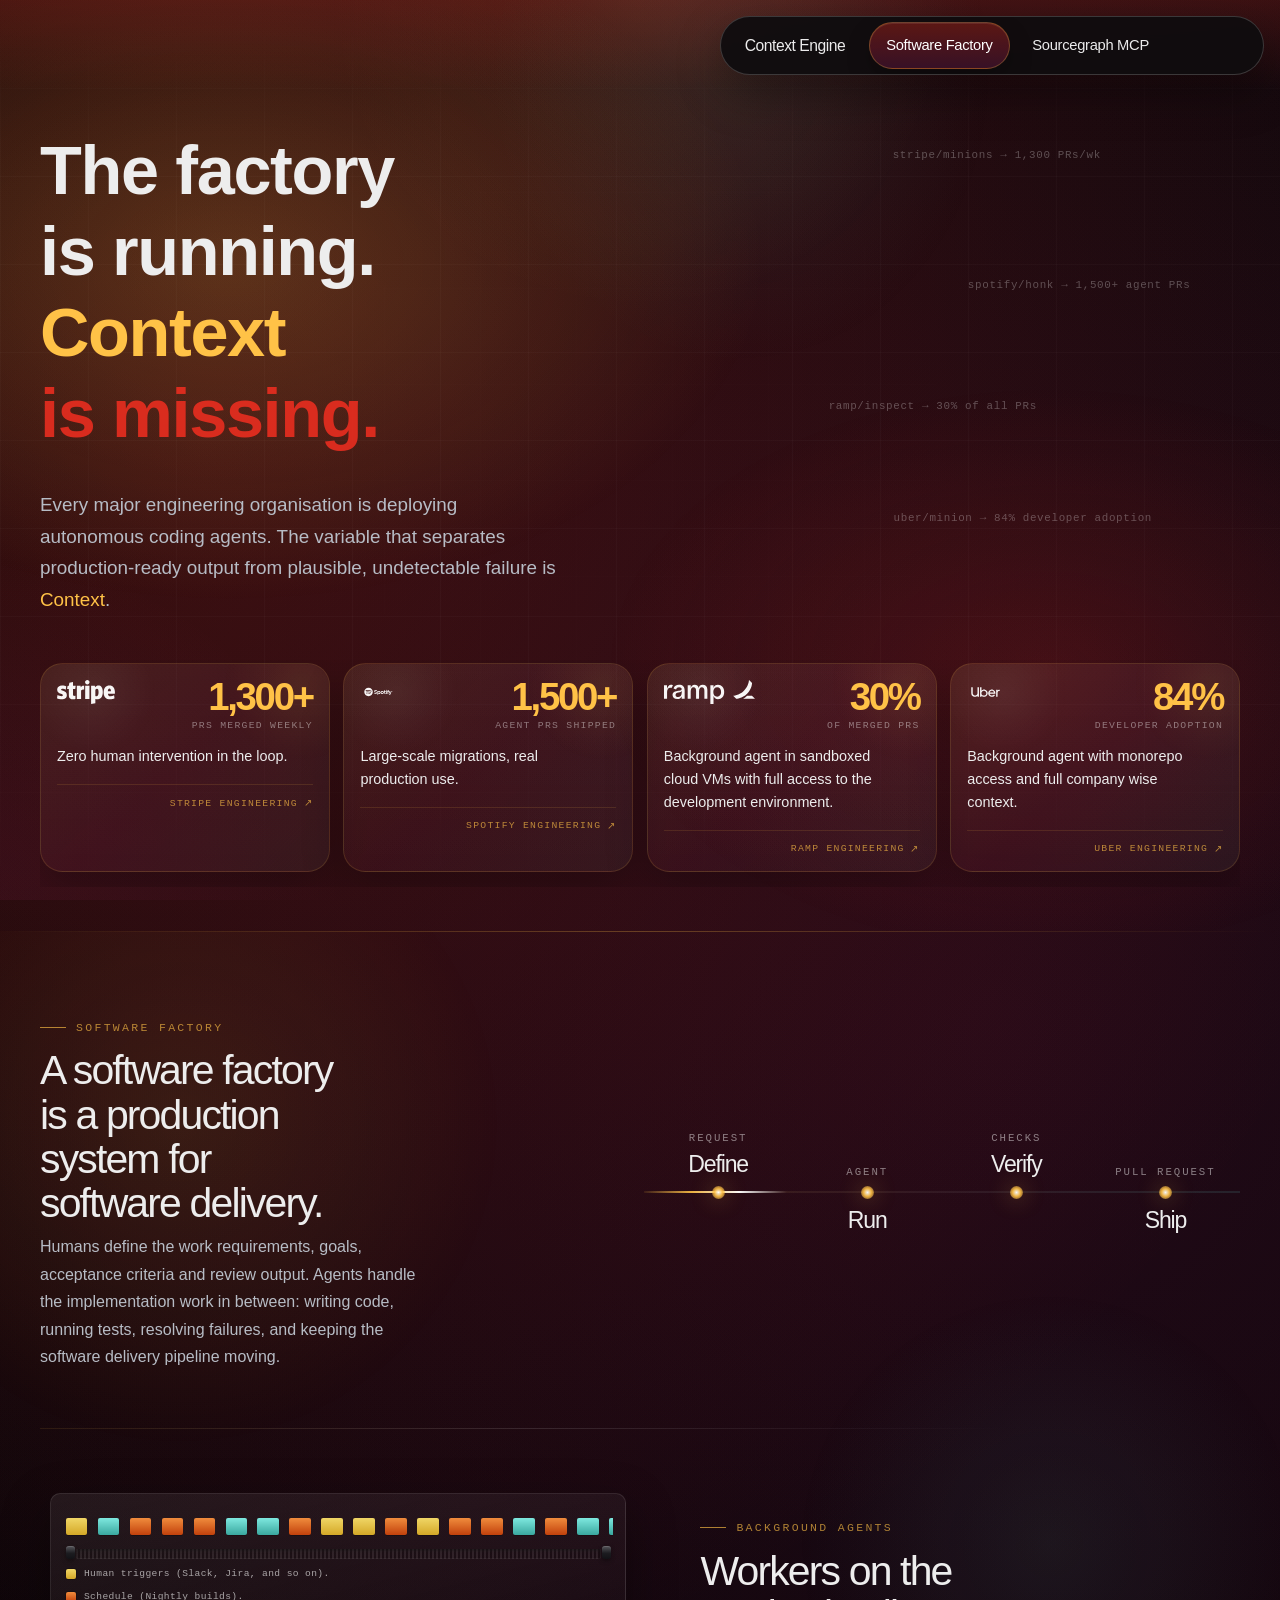
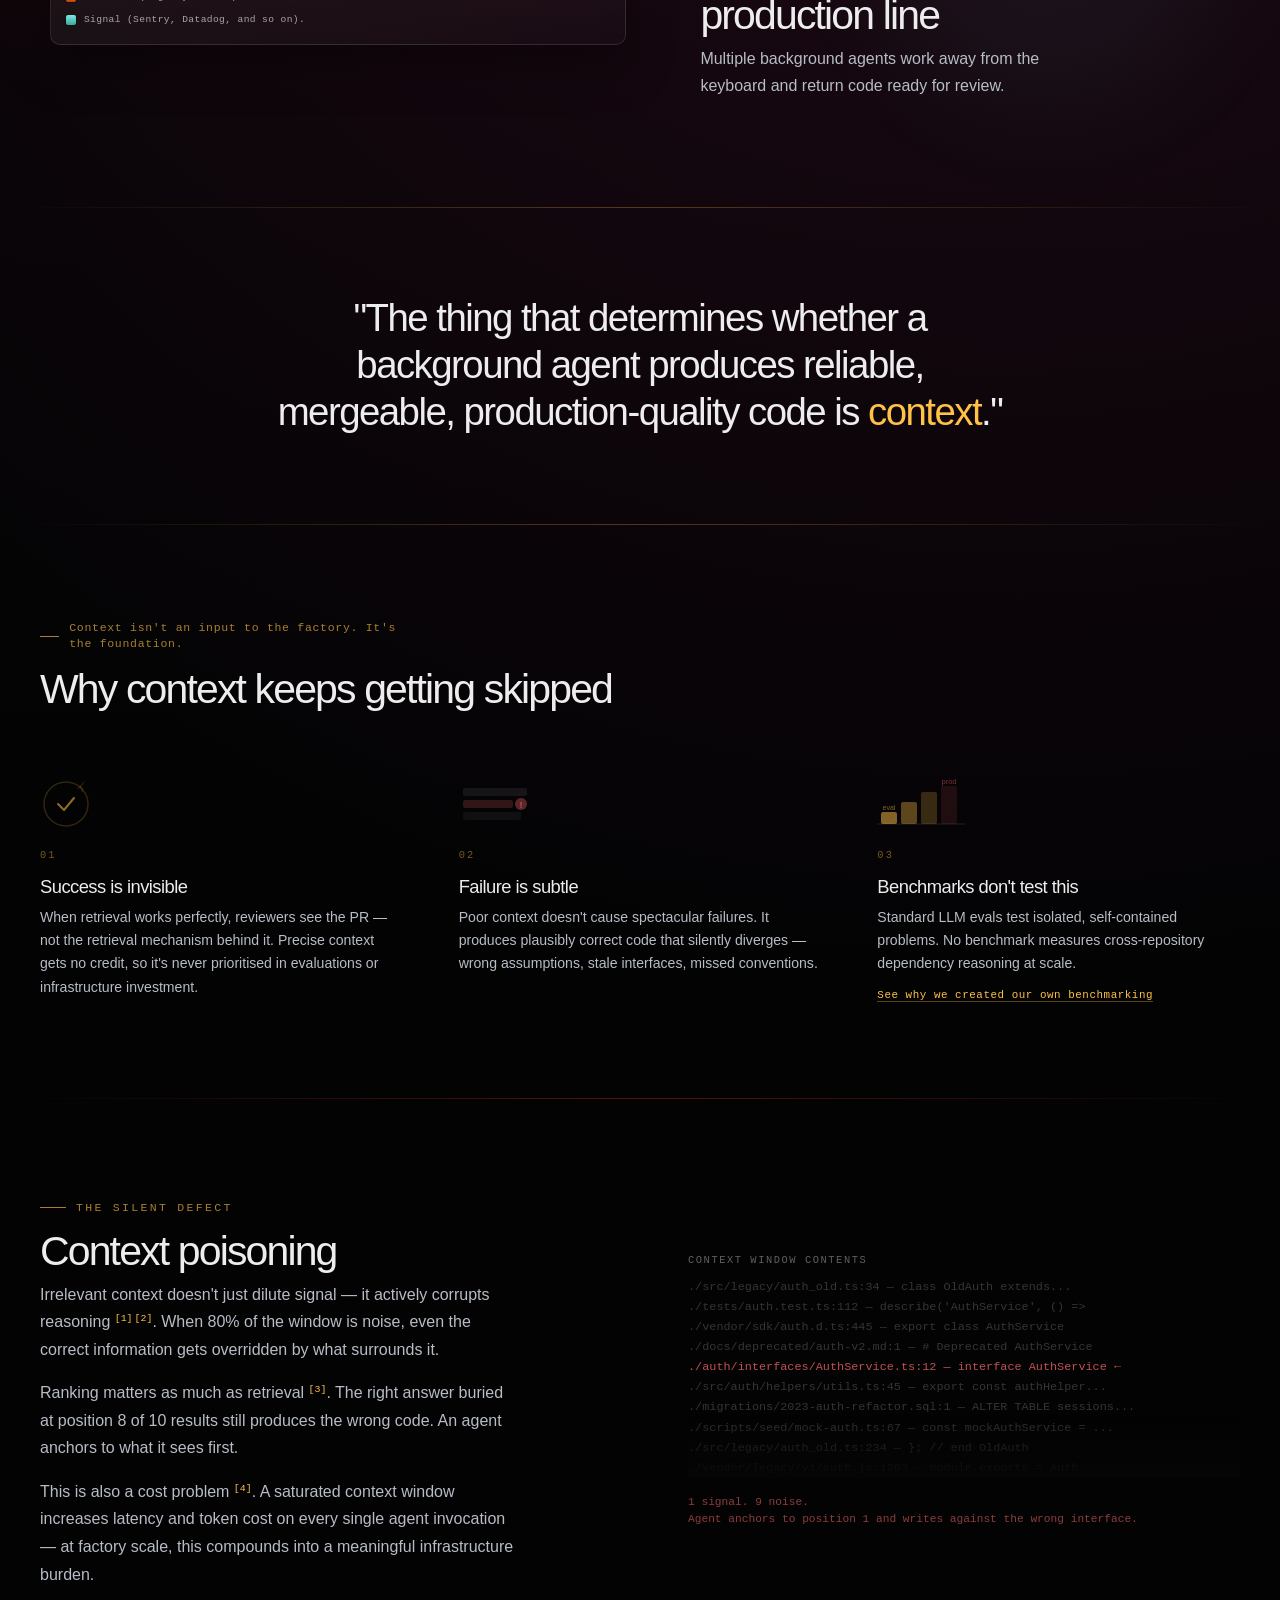
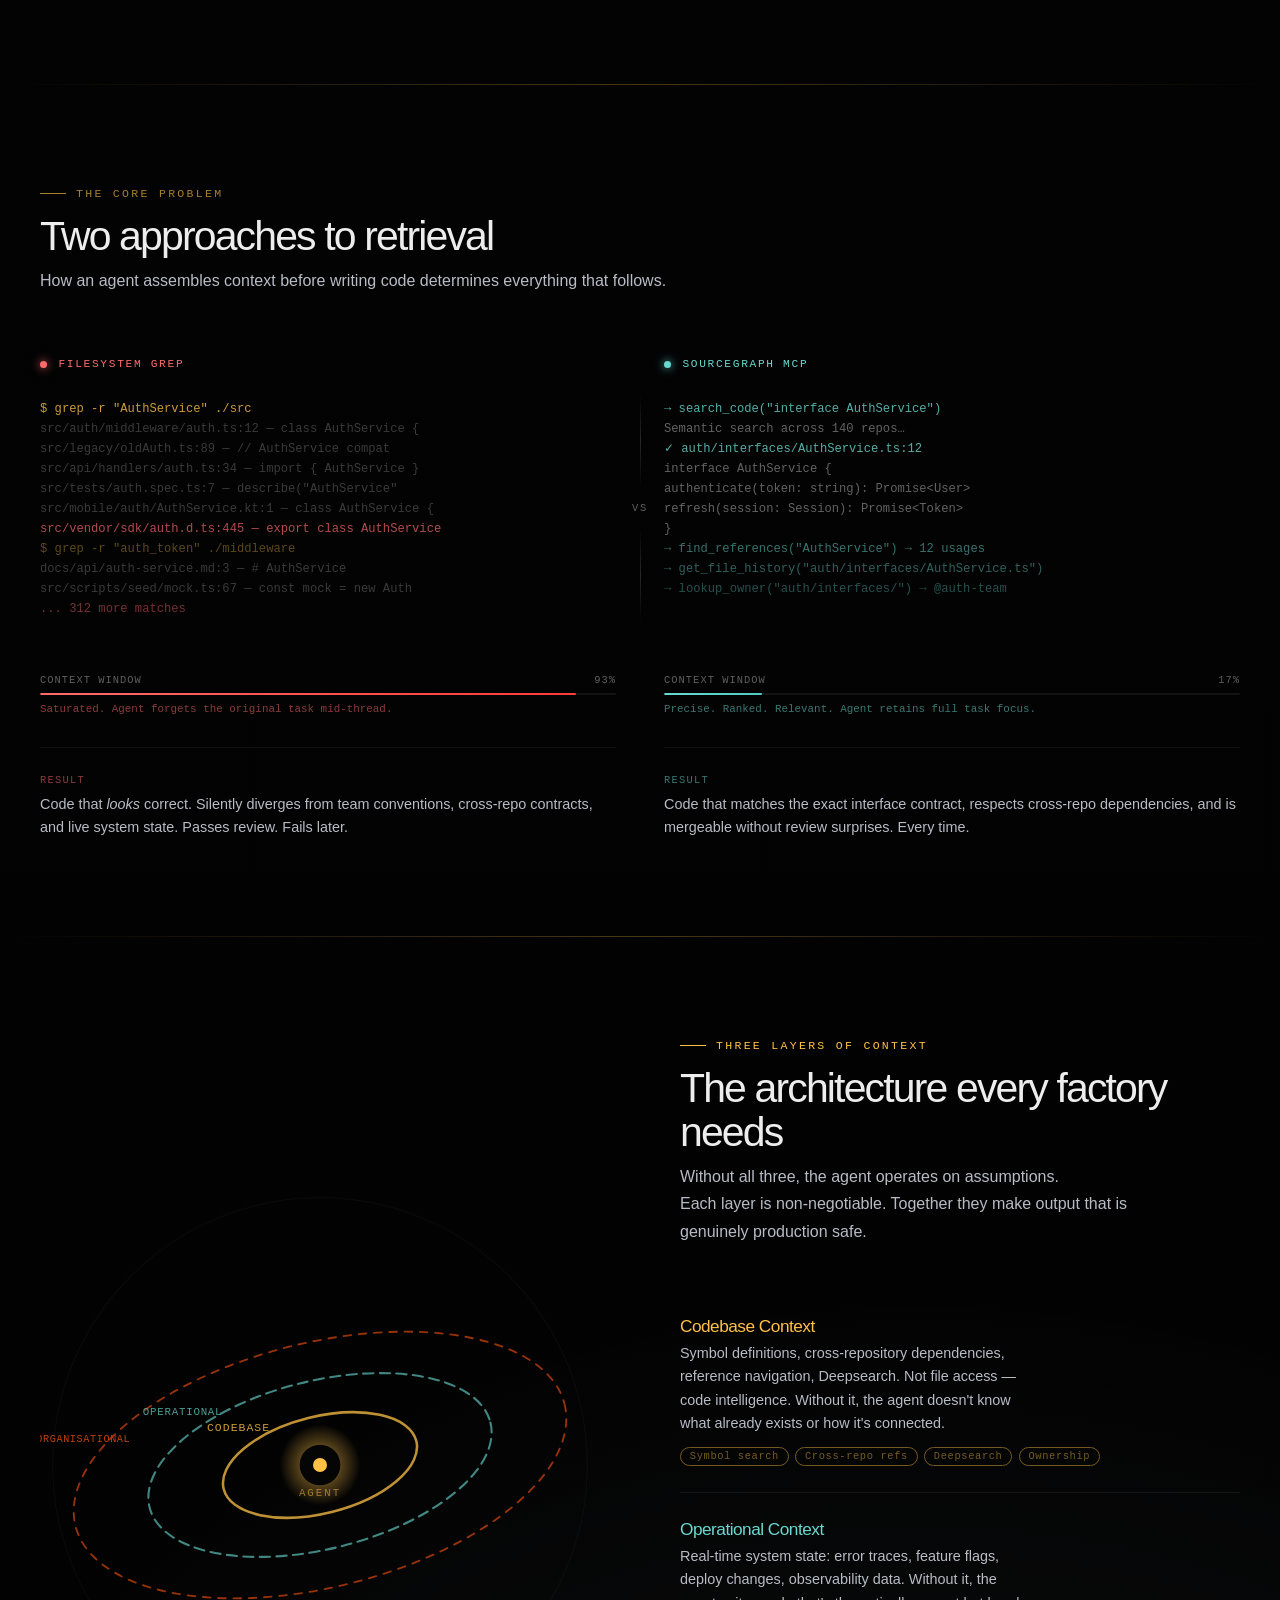
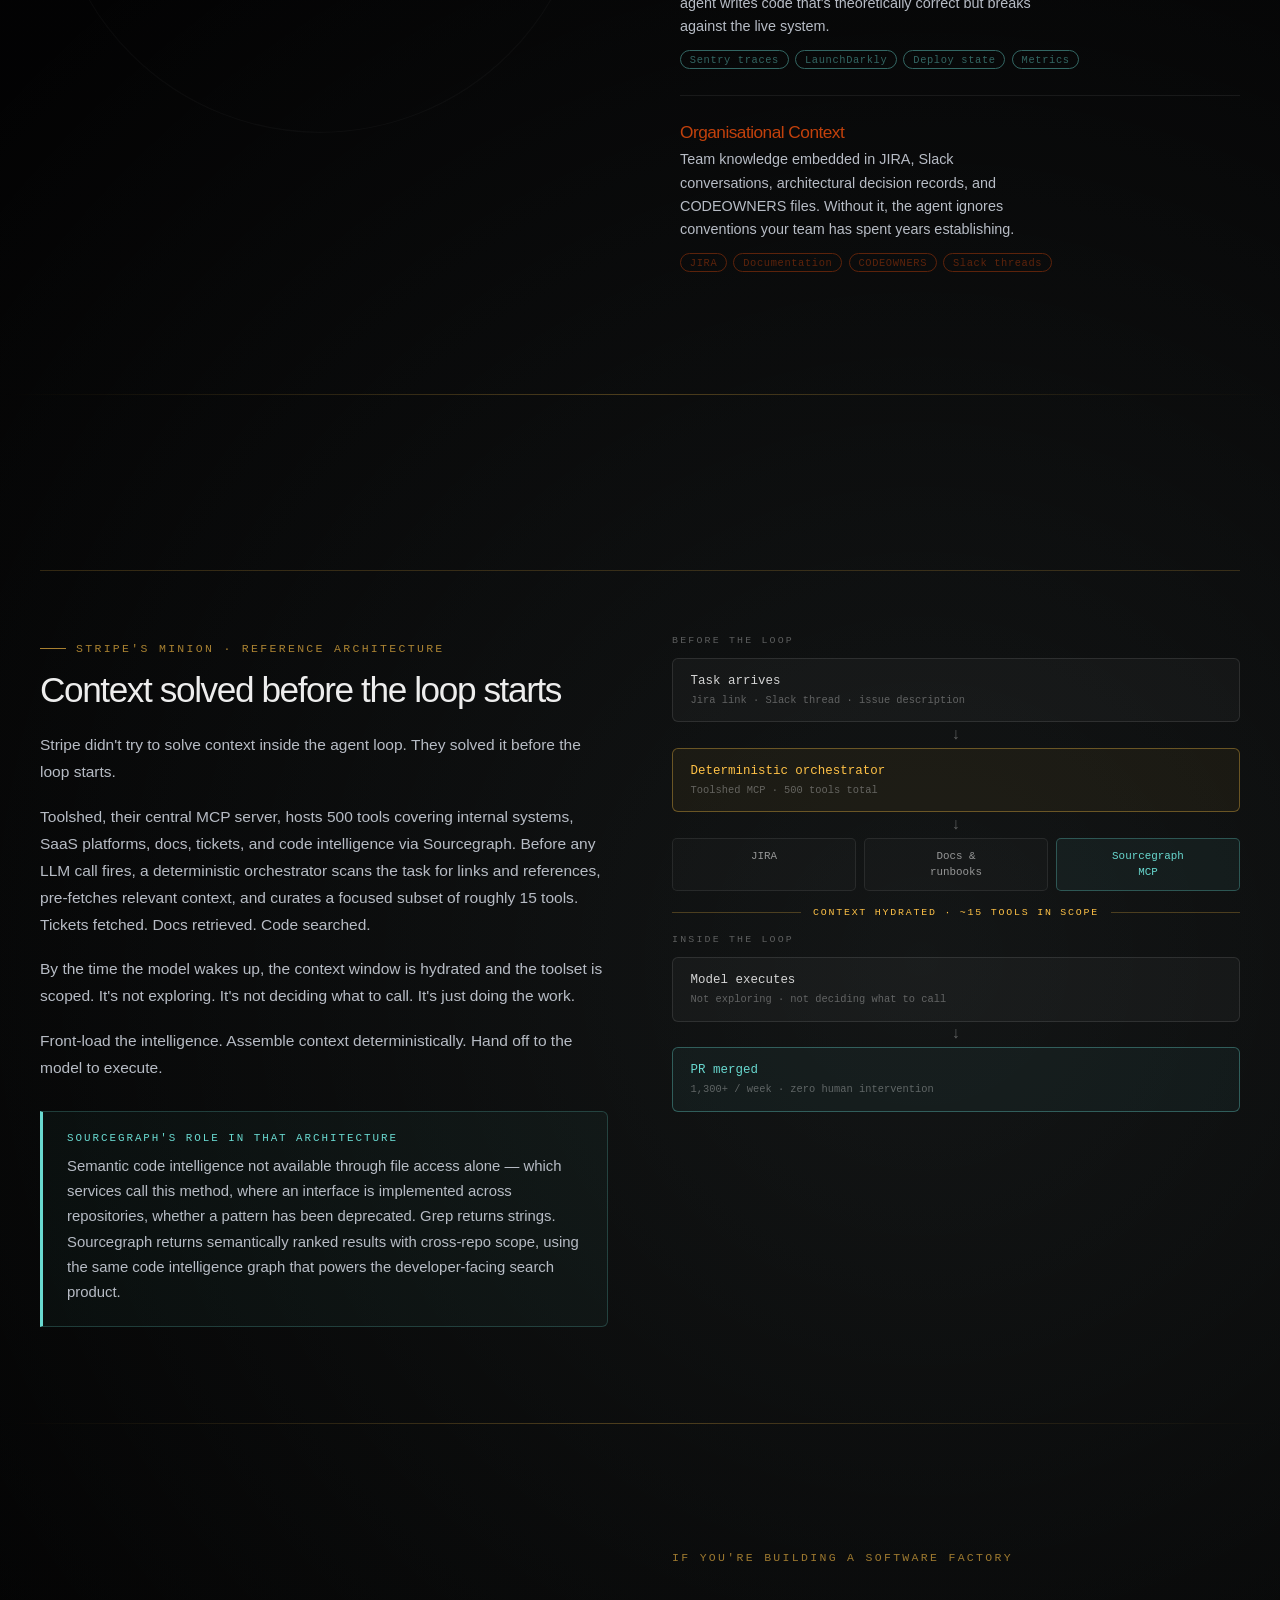
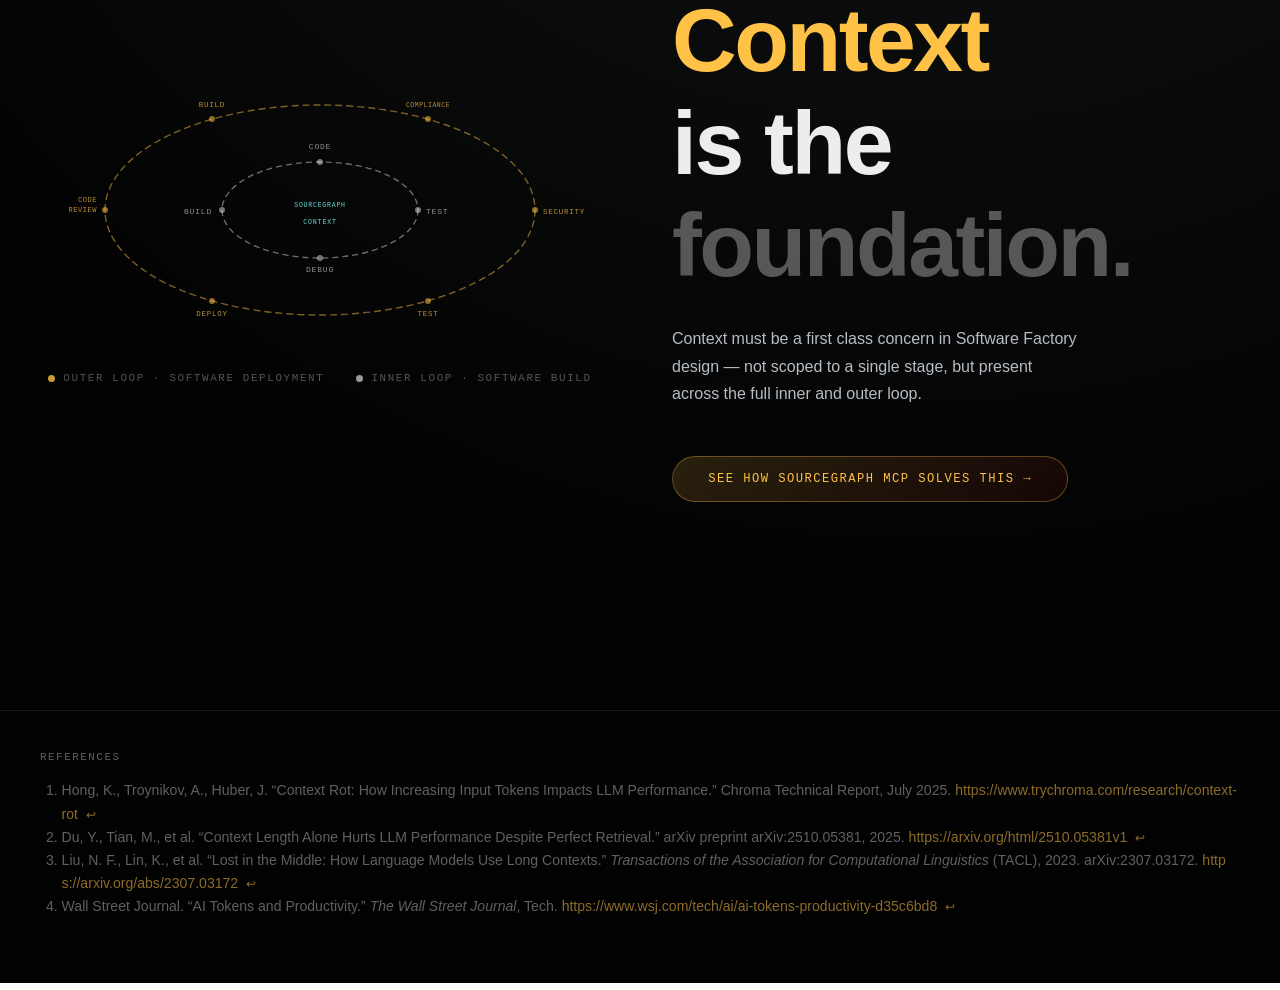
==== commit e23cda0a: "Minor edit ot animation of rings" ====
--- a/context-problem.html
+++ b/context-problem.html
@@ -14,7 +14,8 @@
       --f-gold:   #ffc247;
       --f-amber:  #ed2e20;
       --f-teal:   #69d9d0;
-      --f-pink:   #d62687;
+      /* Organisational layer: dark orange (readable on dark bg; replaces magenta) */
+      --f-organisational: #c2410c;
       --f-dim:    rgba(255,255,255,0.32);
       --f-line:   rgba(255,194,71,0.18);
     }
@@ -50,6 +51,13 @@
       width: 1.6rem;
       height: 1px;
       background: currentColor;
+    }
+
+    .f-kicker--sentence {
+      text-transform: none;
+      letter-spacing: 0.06em;
+      line-height: 1.45;
+      max-width: min(52ch, 100%);
     }
 
     .f-h2 {
@@ -68,6 +76,84 @@
       font-size: 1rem;
       line-height: 1.72;
       margin: 0.5rem 0 0;
+    }
+
+    /* Single-line lead when viewport is wide enough (avoids overflow on narrow screens) */
+    .f-lead-one-line {
+      max-width: none;
+    }
+
+    @media (min-width: 900px) {
+      .f-lead-one-line {
+        white-space: nowrap;
+      }
+    }
+
+    .f-ref {
+      font-family: var(--mono);
+      font-size: 0.62em;
+      line-height: 0;
+      vertical-align: super;
+    }
+
+    .f-ref + .f-ref {
+      margin-left: 0.2em;
+    }
+
+    .f-ref a {
+      color: var(--f-gold);
+      text-decoration: none;
+      font-weight: 500;
+    }
+
+    .f-ref a:hover {
+      text-decoration: underline;
+      text-underline-offset: 0.1em;
+    }
+
+    .f-footnotes-wrap {
+      margin-top: 4rem;
+      padding: 2.5rem 0 4rem;
+      border-top: 1px solid rgba(255, 255, 255, 0.08);
+    }
+
+    .f-footnotes-heading {
+      margin: 0 0 1rem;
+      font-family: var(--mono);
+      font-size: 0.68rem;
+      font-weight: 500;
+      letter-spacing: 0.14em;
+      text-transform: uppercase;
+      color: var(--text-soft);
+    }
+
+    .f-footnotes-list {
+      margin: 0;
+      padding: 0 0 0 1.35rem;
+      color: var(--text-soft);
+      font-size: 0.88rem;
+      line-height: 1.65;
+    }
+
+    .f-footnotes-list a {
+      color: rgba(255, 194, 71, 0.55);
+      word-break: break-all;
+    }
+
+    .f-footnotes-list a:hover {
+      color: rgba(255, 194, 71, 0.85);
+      text-decoration: underline;
+    }
+
+    .f-footnotes-back {
+      margin-left: 0.25rem;
+      color: var(--text-soft);
+      text-decoration: none;
+      font-size: 0.85em;
+    }
+
+    .f-footnotes-back:hover {
+      color: var(--f-gold);
     }
 
     /* ─── Scroll reveal ───────────────────────────────── */
@@ -157,17 +243,21 @@
     }
 
     .factory-hero-title {
+      display: flex;
+      flex-direction: column;
+      align-items: flex-start;
+      gap: clamp(0.2rem, 0.55vw, 0.45rem);
       margin: 0 0 2.4rem;
       font-family: var(--display);
       font-size: clamp(2.15rem, 5.35vw, 4.7rem);
       font-weight: 700;
-      line-height: 0.87;
-      letter-spacing: -0.055em;
+      line-height: 1.08;
+      letter-spacing: -0.02em;
     }
     .factory-hero-title .line-white  { display: block; color: var(--text); }
     .factory-hero-title .line-gold   { display: block; color: var(--f-gold); }
     .factory-hero-title .line-red    { display: block; color: rgba(237,46,32,0.88); }
-    .factory-hero-title .line-dim    { display: block; color: var(--f-dim); font-size: 0.58em; letter-spacing: -0.03em; margin-top: 0.15em; }
+    .factory-hero-title .line-dim    { display: block; color: var(--f-dim); font-size: 0.58em; letter-spacing: 0.02em; margin-top: 0.08em; }
 
     .factory-hero-lede {
       max-width: 50ch;
@@ -256,7 +346,7 @@
 
     .factory-gallery-card {
       position: relative;
-      min-height: 21rem;
+      min-height: 0;
       padding: 1.35rem 1.35rem 1.4rem;
       border-radius: 1.7rem;
       border: 1px solid rgba(255,194,71,0.14);
@@ -266,8 +356,8 @@
       box-shadow: 0 26px 60px rgba(0,0,0,0.26);
       scroll-snap-align: start;
       display: grid;
-      align-content: space-between;
-      gap: 1.2rem;
+      align-content: start;
+      gap: 0.95rem;
     }
 
     .factory-gallery-card::before {
@@ -347,7 +437,8 @@
       align-items: center;
       justify-content: flex-end;
       gap: 1rem;
-      padding-top: 0.9rem;
+      margin-top: 0.15rem;
+      padding-top: 0.75rem;
       border-top: 1px solid rgba(255,194,71,0.12);
     }
 
@@ -399,10 +490,10 @@
     }
 
     .factory-hero-gallery .factory-gallery-card {
-      min-height: 15rem;
+      min-height: 0;
       padding: 1rem 1rem 1.05rem;
       border-radius: 1.4rem;
-      gap: 0.95rem;
+      gap: 0.85rem;
       box-shadow: 0 18px 42px rgba(0,0,0,0.24);
     }
 
@@ -539,17 +630,36 @@
       position: relative;
       z-index: 1;
       display: grid;
+      grid-template-rows: 1fr auto 1fr;
+      align-items: center;
       justify-items: center;
-      gap: 0.9rem;
+      gap: 0.35rem;
       text-align: center;
-    }
-
-    .factory-flow-step:nth-child(even) {
-      padding-top: 3.1rem;
-    }
-
-    .factory-flow-step:nth-child(odd) {
-      padding-bottom: 3.1rem;
+      min-height: 11.5rem;
+    }
+
+    .factory-flow-stack {
+      display: flex;
+      flex-direction: column;
+      align-items: center;
+      justify-content: center;
+      gap: 0.45rem;
+      max-width: 100%;
+    }
+
+    .factory-flow-stack--above {
+      align-self: end;
+      padding-bottom: 0.15rem;
+    }
+
+    .factory-flow-stack--below {
+      align-self: start;
+      padding-top: 0.15rem;
+    }
+
+    .factory-flow-void {
+      min-height: 0;
+      pointer-events: none;
     }
 
     .factory-flow-dot {
@@ -591,99 +701,178 @@
 
     .factory-agent-system {
       position: relative;
+      display: flex;
+      flex-direction: column;
+      align-items: stretch;
+      justify-content: center;
+      gap: 1rem;
+      min-height: 100%;
+      padding: 0.35rem 0;
+    }
+
+    .factory-agent-conveyor {
+      width: 100%;
+      max-width: 36rem;
+      margin-inline: auto;
+      border-radius: 10px;
+      background: linear-gradient(165deg, rgba(255,255,255,0.07) 0%, rgba(255,255,255,0.02) 100%);
+      border: 1px solid rgba(255,255,255,0.1);
+      box-shadow: 0 18px 48px rgba(0,0,0,0.35);
+      padding: 0.85rem 0.9rem 1rem;
+    }
+
+    .conveyor-viewport {
+      position: relative;
+      display: flex;
+      flex-direction: column;
+      gap: 0.5rem;
+      border-radius: 6px;
+      padding: 0.65rem 0 0.55rem;
+    }
+
+    .conveyor-blocks-row {
+      overflow: hidden;
+      margin: 0 -0.15rem;
+      padding: 0 0.15rem 0.15rem;
+    }
+
+    .conveyor-marquee {
+      display: flex;
+      width: max-content;
+      gap: 0.65rem;
+      align-items: flex-end;
+      animation: conveyorScrollRtl 20s linear infinite;
+    }
+
+    /* Items move right → left (strip translates left). */
+    @keyframes conveyorScrollRtl {
+      0% {
+        transform: translateX(0);
+      }
+
+      100% {
+        transform: translateX(-50%);
+      }
+    }
+
+    .conveyor-belt-assembly {
+      display: flex;
+      align-items: flex-end;
+      width: 100%;
+      gap: 0;
+    }
+
+    .conveyor-belt-roller {
+      flex-shrink: 0;
+      width: 9px;
+      height: 13px;
+      border-radius: 3px;
+      background: linear-gradient(180deg, rgba(90,90,95,0.95) 0%, rgba(28,28,32,1) 55%, rgba(18,18,22,1) 100%);
+      box-shadow:
+        inset 0 1px 0 rgba(255,255,255,0.12),
+        0 2px 4px rgba(0,0,0,0.35);
+    }
+
+    .conveyor-belt-surface {
+      flex: 1;
+      min-width: 0;
+      height: 10px;
+      border-radius: 2px;
+      margin: 0 1px;
+      background-image:
+        linear-gradient(180deg, rgba(255,255,255,0.07) 0%, transparent 42%),
+        repeating-linear-gradient(
+          90deg,
+          rgba(255,255,255,0.07) 0 2px,
+          rgba(0,0,0,0.15) 2px 4px
+        );
+      background-size: 100% 100%, 8px 100%;
+      background-repeat: no-repeat, repeat;
+      box-shadow:
+        inset 0 2px 3px rgba(0,0,0,0.45),
+        inset 0 -1px 0 rgba(255,255,255,0.06);
+      animation: conveyorBeltTread 1.1s linear infinite;
+    }
+
+    @keyframes conveyorBeltTread {
+      0% {
+        background-position: 0 0, 0 0;
+      }
+
+      100% {
+        background-position: 0 0, -8px 0;
+      }
+    }
+
+    .conveyor-item {
+      flex-shrink: 0;
+      width: 1.35rem;
+      height: 1.1rem;
+      border-radius: 2px;
+      box-shadow: 0 1px 0 rgba(0,0,0,0.25);
+    }
+
+    .conveyor-item--yellow {
+      background: linear-gradient(180deg, #f0d666 0%, #d4a827 100%);
+    }
+
+    .conveyor-item--orange {
+      background: linear-gradient(180deg, #f08c3d 0%, #c2410c 100%);
+    }
+
+    .conveyor-item--teal {
+      background: linear-gradient(180deg, #7ee8df 0%, #3aa89f 100%);
+    }
+
+    .conveyor-legend {
+      margin: 0;
+      padding: 0;
+      list-style: none;
       display: grid;
-      gap: 1.3rem;
-      align-content: center;
-      min-height: 100%;
-      padding: 1.2rem 0;
-    }
-
-    .factory-agent-core {
-      position: absolute;
-      inset: 50% auto auto 50%;
-      transform: translate(-50%, -50%);
-      font-family: var(--display);
-      font-size: clamp(2.1rem, 4.8vw, 4rem);
-      font-weight: 700;
-      line-height: 0.88;
-      letter-spacing: -0.07em;
-      color: rgba(255,255,255,0.08);
-      text-transform: lowercase;
-      pointer-events: none;
-      animation: primerCoreBreath 6.5s ease-in-out infinite;
-    }
-
-    .factory-agent-lane {
-      position: relative;
-      display: grid;
-      grid-template-columns: auto minmax(0, 1fr) auto;
-      gap: 1rem;
-      align-items: center;
-    }
-
-    .factory-agent-trigger,
-    .factory-agent-result {
-      font-family: var(--mono);
-      font-size: 0.7rem;
-      letter-spacing: 0.18em;
-      text-transform: uppercase;
-      color: rgba(255,255,255,0.52);
-      white-space: nowrap;
-    }
-
-    .factory-agent-result {
-      color: rgba(105,217,208,0.75);
-      text-align: right;
-    }
-
-    .factory-agent-line {
-      position: relative;
-      height: 1px;
-      background: linear-gradient(90deg, rgba(255,194,71,0.22), rgba(255,255,255,0.12), rgba(105,217,208,0.3));
-      overflow: hidden;
-    }
-
-    .factory-agent-line::before,
-    .factory-agent-line::after {
-      content: "";
-      position: absolute;
-      top: 50%;
-      border-radius: 999px;
-      transform: translateY(-50%);
-    }
-
-    .factory-agent-line::before {
-      left: -10%;
-      width: 24%;
-      height: 2px;
-      background: linear-gradient(90deg, rgba(255,194,71,0), rgba(255,194,71,0.92), rgba(255,255,255,0.98), rgba(105,217,208,0));
-      filter: blur(0.5px);
-      animation: primerLaneSweep 4.4s linear infinite;
-    }
-
-    .factory-agent-line::after {
-      left: 42%;
-      width: 0.5rem;
-      height: 0.5rem;
-      background: radial-gradient(circle, rgba(255,255,255,0.95) 0%, rgba(105,217,208,0.85) 55%, rgba(105,217,208,0.08) 100%);
-      box-shadow: 0 0 18px rgba(105,217,208,0.45);
-      animation: primerLaneDot 3.6s ease-in-out infinite;
-    }
-
-    .factory-agent-lane:nth-child(2) .factory-agent-line::before {
-      animation-delay: -1.2s;
-    }
-
-    .factory-agent-lane:nth-child(3) .factory-agent-line::before {
-      animation-delay: -2.2s;
-    }
-
-    .factory-agent-lane:nth-child(2) .factory-agent-line::after {
-      animation-delay: -0.9s;
-    }
-
-    .factory-agent-lane:nth-child(3) .factory-agent-line::after {
-      animation-delay: -1.8s;
+      gap: 0.5rem;
+      font-family: var(--mono);
+      font-size: 0.6rem;
+      letter-spacing: 0.04em;
+      line-height: 1.55;
+      color: rgba(255,255,255,0.62);
+    }
+
+    .conveyor-legend li {
+      display: flex;
+      align-items: flex-start;
+      gap: 0.5rem;
+    }
+
+    .conveyor-legend-swatch {
+      flex-shrink: 0;
+      width: 0.65rem;
+      height: 0.65rem;
+      border-radius: 2px;
+      margin-top: 0.15em;
+      box-shadow: 0 0 0 1px rgba(0,0,0,0.2);
+    }
+
+    .conveyor-legend-swatch--yellow {
+      background: linear-gradient(180deg, #f0d666 0%, #d4a827 100%);
+    }
+
+    .conveyor-legend-swatch--orange {
+      background: linear-gradient(180deg, #f08c3d 0%, #c2410c 100%);
+    }
+
+    .conveyor-legend-swatch--teal {
+      background: linear-gradient(180deg, #7ee8df 0%, #3aa89f 100%);
+    }
+
+    @media (prefers-reduced-motion: reduce) {
+      .conveyor-marquee {
+        animation: none;
+        transform: translateX(-18%);
+      }
+
+      .conveyor-belt-surface {
+        animation: none;
+      }
     }
 
     @keyframes primerFlowPulse {
@@ -716,52 +905,6 @@
       50% {
         transform: scale(1.14);
         opacity: 1;
-      }
-    }
-
-    @keyframes primerLaneSweep {
-      0% {
-        transform: translate(-8%, -50%);
-        opacity: 0;
-      }
-
-      14% {
-        opacity: 1;
-      }
-
-      84% {
-        opacity: 1;
-      }
-
-      100% {
-        transform: translate(410%, -50%);
-        opacity: 0;
-      }
-    }
-
-    @keyframes primerLaneDot {
-      0%,
-      100% {
-        transform: translate(-0.5rem, -50%) scale(0.88);
-        opacity: 0.58;
-      }
-
-      50% {
-        transform: translate(0.5rem, -50%) scale(1.12);
-        opacity: 1;
-      }
-    }
-
-    @keyframes primerCoreBreath {
-      0%,
-      100% {
-        opacity: 0.06;
-        transform: translate(-50%, -50%) scale(0.98);
-      }
-
-      50% {
-        opacity: 0.12;
-        transform: translate(-50%, -50%) scale(1.03);
       }
     }
 
@@ -920,6 +1063,11 @@
       max-width: 42rem;
       width: 100%;
     }
+    /* Ring label must match organisational orange (explicit fill beats any inherited SVG/text styling) */
+    .factory-layers-svg text.factory-org-ring-label {
+      fill: var(--f-organisational);
+      fill-opacity: 1;
+    }
 
     .f-layer { padding: 1.6rem 0; }
     .f-layer + .f-layer { border-top: 1px solid rgba(255,255,255,0.07); }
@@ -933,7 +1081,7 @@
     }
     .f-layer-name--cb   { color: var(--f-gold); }
     .f-layer-name--ops  { color: var(--f-teal); }
-    .f-layer-name--org  { color: var(--f-pink); }
+    .f-layer-name--org  { color: var(--f-organisational); }
 
     .f-layer-desc {
       font-size: 0.9rem;
@@ -959,7 +1107,7 @@
     }
     .f-tag--cb  { color: var(--f-gold); }
     .f-tag--ops { color: var(--f-teal); }
-    .f-tag--org { color: var(--f-pink); }
+    .f-tag--org { color: var(--f-organisational); }
 
     /* ─── WHY OVERLOOKED ──────────────────────────────── */
     .f-overlooked-grid {
@@ -998,6 +1146,22 @@
       font-size: 0.88rem;
       color: var(--text-dim);
       line-height: 1.66;
+    }
+
+    .f-overlooked-link {
+      display: inline-block;
+      margin-top: 0.85rem;
+      font-family: var(--mono);
+      font-size: 0.68rem;
+      letter-spacing: 0.05em;
+      color: var(--f-gold);
+      text-decoration: none;
+      border-bottom: 1px solid rgba(255,194,71,0.35);
+      transition: border-color 0.2s, color 0.2s;
+    }
+
+    .f-overlooked-link:hover {
+      border-bottom-color: rgba(255,194,71,0.65);
     }
 
     /* ─── CONTEXT POISONING ───────────────────────────── */
@@ -1257,12 +1421,16 @@
     }
 
     .factory-close-title {
+      display: flex;
+      flex-direction: column;
+      align-items: flex-start;
+      gap: clamp(0.22rem, 0.6vw, 0.55rem);
       margin: 0 auto 0.6rem;
       font-family: var(--display);
       font-size: clamp(3rem, 7vw, 6.5rem);
       font-weight: 700;
-      line-height: 0.9;
-      letter-spacing: -0.06em;
+      line-height: 1.06;
+      letter-spacing: -0.028em;
     }
     .factory-close-title .line-gold { display: block; color: var(--f-gold); }
     .factory-close-title .line-white { display: block; color: var(--text); }
@@ -1309,15 +1477,6 @@
     @media (max-width: 860px) {
       .factory-close-inner { grid-template-columns: 1fr; gap: 3rem; }
       .factory-close-inner .factory-close-title { font-size: clamp(2.4rem, 6vw, 3.8rem); }
-    }
-    .loop-context-dot {
-      animation: ctxPulse 2.8s ease-in-out infinite;
-      transform-box: fill-box;
-      transform-origin: center;
-    }
-    @keyframes ctxPulse {
-      0%, 100% { opacity: 0.85; transform: scale(1); }
-      50%       { opacity: 1;    transform: scale(1.45); }
     }
     .loops-legend {
       display: flex;
@@ -1361,8 +1520,7 @@
       .factory-flow             { gap: 1rem; }
       .factory-flow::before,
       .factory-flow::after      { left: 9%; right: 9%; }
-      .factory-flow-step:nth-child(even) { padding-top: 2.4rem; }
-      .factory-flow-step:nth-child(odd)  { padding-bottom: 2.4rem; }
+      .factory-flow-step        { min-height: 10rem; }
       .factory-flow-label       { max-width: 4.8rem; white-space: normal; line-height: 1.25; font-size: 0.58rem; letter-spacing: 0.14em; }
       .factory-flow-word        { font-size: 0.94rem; }
       .factory-agent-core       { inset: 50% auto auto 52%; font-size: clamp(1.7rem, 12vw, 2.8rem); }
@@ -1378,7 +1536,6 @@
       .factory-gallery-note     { margin-left: 0; }
       .factory-gallery-track    { grid-auto-columns: minmax(18.5rem, 86vw); }
       .factory-hero-gallery .factory-gallery-track { grid-auto-columns: minmax(15.75rem, 78vw); }
-      .factory-hero-gallery .factory-gallery-card  { min-height: 13.6rem; }
     }
   </style>
 </head>
@@ -1510,24 +1667,38 @@
           <div class="factory-primer-visual reveal reveal-d1" aria-hidden="true">
             <div class="factory-flow">
               <div class="factory-flow-step">
-                <span class="factory-flow-label">Request</span>
+                <div class="factory-flow-stack factory-flow-stack--above">
+                  <span class="factory-flow-label">Request</span>
+                  <span class="factory-flow-word">Define</span>
+                </div>
                 <span class="factory-flow-dot"></span>
-                <span class="factory-flow-word">Define</span>
+                <span class="factory-flow-void" aria-hidden="true"></span>
               </div>
               <div class="factory-flow-step">
-                <span class="factory-flow-label">Agent</span>
+                <div class="factory-flow-stack factory-flow-stack--above">
+                  <span class="factory-flow-label">Agent</span>
+                </div>
                 <span class="factory-flow-dot"></span>
-                <span class="factory-flow-word">Run</span>
+                <div class="factory-flow-stack factory-flow-stack--below">
+                  <span class="factory-flow-word">Run</span>
+                </div>
               </div>
               <div class="factory-flow-step">
-                <span class="factory-flow-label">Checks</span>
+                <div class="factory-flow-stack factory-flow-stack--above">
+                  <span class="factory-flow-label">Checks</span>
+                  <span class="factory-flow-word">Verify</span>
+                </div>
                 <span class="factory-flow-dot"></span>
-                <span class="factory-flow-word">Verify</span>
+                <span class="factory-flow-void" aria-hidden="true"></span>
               </div>
               <div class="factory-flow-step">
-                <span class="factory-flow-label">Pull request</span>
+                <div class="factory-flow-stack factory-flow-stack--above">
+                  <span class="factory-flow-label">Pull request</span>
+                </div>
                 <span class="factory-flow-dot"></span>
-                <span class="factory-flow-word">Ship</span>
+                <div class="factory-flow-stack factory-flow-stack--below">
+                  <span class="factory-flow-word">Ship</span>
+                </div>
               </div>
             </div>
           </div>
@@ -1538,27 +1709,37 @@
         <div class="factory-primer-row factory-primer-row--reverse">
           <div class="factory-primer-copy reveal reveal-d1">
             <div class="f-kicker">Background agents</div>
-            <h3 class="f-h2 factory-primer-title">They are the workers on the line.</h3>
-            <p class="f-lead">A ticket, schedule, or system signal starts the job. Multiple background agents work away from the keyboard and return code ready for review.</p>
-          </div>
-
-          <div class="factory-primer-visual reveal reveal-d2" aria-hidden="true">
+            <h3 class="f-h2 factory-primer-title">Workers on the production line</h3>
+            <p class="f-lead">Multiple background agents work away from the keyboard and return code ready for review.</p>
+          </div>
+
+          <div class="factory-primer-visual reveal reveal-d2">
             <div class="factory-agent-system">
-              <div class="factory-agent-core">background<br>agents</div>
-              <div class="factory-agent-lane">
-                <span class="factory-agent-trigger">Ticket</span>
-                <span class="factory-agent-line"></span>
-                <span class="factory-agent-result">PR ready</span>
-              </div>
-              <div class="factory-agent-lane">
-                <span class="factory-agent-trigger">Schedule</span>
-                <span class="factory-agent-line"></span>
-                <span class="factory-agent-result">Tests run</span>
-              </div>
-              <div class="factory-agent-lane">
-                <span class="factory-agent-trigger">Signal</span>
-                <span class="factory-agent-line"></span>
-                <span class="factory-agent-result">Merge queue</span>
+              <div class="factory-agent-conveyor">
+                <div class="conveyor-viewport" aria-hidden="true">
+                  <div class="conveyor-blocks-row">
+                    <div class="conveyor-marquee" id="conveyor-marquee"></div>
+                  </div>
+                  <div class="conveyor-belt-assembly">
+                    <div class="conveyor-belt-roller conveyor-belt-roller--left" aria-hidden="true"></div>
+                    <div class="conveyor-belt-surface" aria-hidden="true"></div>
+                    <div class="conveyor-belt-roller conveyor-belt-roller--right" aria-hidden="true"></div>
+                  </div>
+                </div>
+                <ul class="conveyor-legend">
+                  <li>
+                    <span class="conveyor-legend-swatch conveyor-legend-swatch--yellow" aria-hidden="true"></span>
+                    <span>Human triggers (Slack, Jira, and so on).</span>
+                  </li>
+                  <li>
+                    <span class="conveyor-legend-swatch conveyor-legend-swatch--orange" aria-hidden="true"></span>
+                    <span>Schedule (Nightly builds).</span>
+                  </li>
+                  <li>
+                    <span class="conveyor-legend-swatch conveyor-legend-swatch--teal" aria-hidden="true"></span>
+                    <span>Signal (Sentry, Datadog, and so on).</span>
+                  </li>
+                </ul>
               </div>
             </div>
           </div>
@@ -1579,313 +1760,12 @@
   </div>
 
   <!-- ════════════════════════════════════════
-       THE CONTRAST
-  ════════════════════════════════════════ -->
-  <section class="f-section">
-    <div class="container">
-      <div class="reveal">
-        <div class="f-kicker">The core problem</div>
-        <h2 class="f-h2">Two approaches to retrieval</h2>
-        <p class="f-lead">How an agent assembles context before writing code determines everything that follows.</p>
-      </div>
-
-      <div class="factory-contrast-grid">
-
-        <!-- CHAOS: Grep -->
-        <div class="reveal reveal-d1">
-          <div class="f-approach-label f-approach-label--chaos">
-            <span class="f-approach-dot"></span>
-            Filesystem grep
-          </div>
-
-          <div class="f-terminal" id="chaos-terminal">
-            <span class="f-terminal-cmd">$ grep -r "AuthService" ./src</span><br>
-            <span class="f-terminal-noise" id="g1"></span>
-            <span class="f-terminal-noise" id="g2"></span>
-            <span class="f-terminal-noise" id="g3"></span>
-            <span class="f-terminal-noise" id="g4"></span>
-            <span class="f-terminal-noise" id="g5"></span>
-            <span class="f-terminal-alert" id="g6">... 847 matches across 234 files</span><br>
-            <span class="f-terminal-cmd" style="opacity:0.45;">$ grep -r "auth_token" ./middleware</span><br>
-            <span class="f-terminal-noise" id="g7"></span>
-            <span class="f-terminal-noise" id="g8"></span>
-            <span class="f-terminal-noise" style="color:rgba(255,107,107,0.45);">... 312 more matches</span>
-          </div>
-
-          <div class="f-ctx-bar">
-            <div class="f-ctx-bar-header">
-              <span>Context window</span>
-              <span id="chaos-pct">0%</span>
-            </div>
-            <div class="f-ctx-bar-track">
-              <div class="f-ctx-bar-fill f-ctx-bar-fill--chaos" id="chaos-fill"></div>
-            </div>
-            <div class="f-ctx-bar-note" style="color:rgba(255,107,107,0.55);">Saturated. Agent forgets the original task mid-thread.</div>
-          </div>
-
-          <div class="f-outcome">
-            <div class="f-outcome-label f-outcome-label--chaos">Result</div>
-            <div class="f-outcome-text">Code that <em>looks</em> correct. Silently diverges from team conventions, cross-repo contracts, and live system state. Passes review. Fails later.</div>
-          </div>
-        </div>
-
-        <!-- DIVIDER -->
-        <div class="f-contrast-divider" aria-hidden="true">
-          <div class="f-contrast-divider-line"></div>
-          <div class="f-contrast-vs">vs</div>
-          <div class="f-contrast-divider-line"></div>
-        </div>
-
-        <!-- PRECISION: MCP -->
-        <div class="reveal reveal-d2">
-          <div class="f-approach-label f-approach-label--precision">
-            <span class="f-approach-dot"></span>
-            Sourcegraph MCP
-          </div>
-
-          <div class="f-terminal">
-            <span class="f-terminal-teal">→ search_code("interface AuthService")</span><br>
-            <span class="f-terminal-muted">  Semantic search across 140 repos…</span>
-            <span class="f-terminal-teal">✓ auth/interfaces/AuthService.ts:12</span><br>
-            <span class="f-terminal-muted">  interface AuthService &#123;</span>
-            <span class="f-terminal-muted">    authenticate(token: string): Promise&lt;User&gt;</span>
-            <span class="f-terminal-muted">    refresh(session: Session): Promise&lt;Token&gt;</span>
-            <span class="f-terminal-muted">  &#125;</span>
-            <span class="f-terminal-teal" style="opacity:0.65;">→ find_references("AuthService") → 12 usages</span><br>
-            <span class="f-terminal-teal" style="opacity:0.55;">→ get_file_history("auth/interfaces/AuthService.ts")</span><br>
-            <span class="f-terminal-teal" style="opacity:0.45;">→ lookup_owner("auth/interfaces/") → @auth-team</span>
-          </div>
-
-          <div class="f-ctx-bar">
-            <div class="f-ctx-bar-header">
-              <span>Context window</span>
-              <span id="precision-pct">0%</span>
-            </div>
-            <div class="f-ctx-bar-track">
-              <div class="f-ctx-bar-fill f-ctx-bar-fill--precision" id="precision-fill"></div>
-            </div>
-            <div class="f-ctx-bar-note" style="color:rgba(105,217,208,0.55);">Precise. Ranked. Relevant. Agent retains full task focus.</div>
-          </div>
-
-          <div class="f-outcome">
-            <div class="f-outcome-label f-outcome-label--precision">Result</div>
-            <div class="f-outcome-text">Code that matches the exact interface contract, respects cross-repo dependencies, and is mergeable without review surprises. Every time.</div>
-          </div>
-        </div>
-
-      </div>
-    </div>
-  </section>
-
-  <!-- ════════════════════════════════════════
-       THREE CONTEXT LAYERS
-  ════════════════════════════════════════ -->
-  <section class="f-section">
-    <div class="container">
-      <div class="factory-layers-layout">
-
-        <!-- Orbital SVG -->
-        <div class="reveal">
-          <svg class="factory-layers-svg" viewBox="0 0 440 440" xmlns="http://www.w3.org/2000/svg" aria-hidden="true">
-            <defs>
-              <radialGradient id="agentCore" cx="50%" cy="50%" r="50%">
-                <stop offset="0%"   stop-color="#ffc247" stop-opacity="1"/>
-                <stop offset="55%"  stop-color="#ffc247" stop-opacity="0.35"/>
-                <stop offset="100%" stop-color="#ffc247" stop-opacity="0"/>
-              </radialGradient>
-              <filter id="glow">
-                <feGaussianBlur stdDeviation="3" result="blur"/>
-                <feMerge><feMergeNode in="blur"/><feMergeNode in="SourceGraphic"/></feMerge>
-              </filter>
-            </defs>
-
-            <!-- Subtle bg circle -->
-            <circle cx="220" cy="220" r="210" fill="none" stroke="rgba(255,255,255,0.03)" stroke-width="1"/>
-
-            <!-- Outer ring — Organisational (pink) -->
-            <ellipse cx="220" cy="220" rx="198" ry="96" fill="none"
-              stroke="#d62687" stroke-width="1" stroke-opacity="0.3" stroke-dasharray="5 7"
-              transform="rotate(-14, 220, 220)"/>
-            <!-- animated particle -->
-            <circle r="3.5" fill="#d62687" opacity="0.75" filter="url(#glow)">
-              <animateMotion dur="24s" repeatCount="indefinite">
-                <mpath href="#o-path"/>
-              </animateMotion>
-            </circle>
-            <path id="o-path" d="M220 220 m-198 0 a198 96 0 1 1 396 0 a198 96 0 1 1 -396 0"
-              fill="none" transform="rotate(-14,220,220)"/>
-
-            <!-- Middle ring — Operational (teal) -->
-            <ellipse cx="220" cy="220" rx="138" ry="66" fill="none"
-              stroke="#69d9d0" stroke-width="1.5" stroke-opacity="0.42" stroke-dasharray="7 5"
-              transform="rotate(-14, 220, 220)"/>
-            <circle r="4" fill="#69d9d0" opacity="0.8" filter="url(#glow)">
-              <animateMotion dur="13s" repeatCount="indefinite">
-                <mpath href="#m-path"/>
-              </animateMotion>
-            </circle>
-            <path id="m-path" d="M220 220 m-138 0 a138 66 0 1 1 276 0 a138 66 0 1 1 -276 0"
-              fill="none" transform="rotate(-14,220,220)"/>
-
-            <!-- Inner ring — Codebase (gold) -->
-            <ellipse cx="220" cy="220" rx="78" ry="38" fill="none"
-              stroke="#ffc247" stroke-width="2" stroke-opacity="0.75"
-              transform="rotate(-14, 220, 220)"/>
-            <circle r="4.5" fill="#ffc247" opacity="0.95" filter="url(#glow)">
-              <animateMotion dur="6s" repeatCount="indefinite">
-                <mpath href="#i-path"/>
-              </animateMotion>
-            </circle>
-            <path id="i-path" d="M220 220 m-78 0 a78 38 0 1 1 156 0 a78 38 0 1 1 -156 0"
-              fill="none" transform="rotate(-14,220,220)"/>
-
-            <!-- Agent core -->
-            <circle cx="220" cy="220" r="32" fill="url(#agentCore)" opacity="0.85"/>
-            <circle cx="220" cy="220" r="16" fill="#050506"/>
-            <circle cx="220" cy="220" r="5.5" fill="#ffc247"/>
-            <text x="220" y="244" text-anchor="middle"
-              font-family="Poly Sans Mono, monospace" font-size="8.5"
-              fill="rgba(255,194,71,0.55)" letter-spacing="0.18em">AGENT</text>
-
-            <!-- Ring labels -->
-            <text x="142" y="195" text-anchor="middle"
-              font-family="Poly Sans Mono, monospace" font-size="9" fill="#ffc247" fill-opacity="0.8" letter-spacing="0.09em">CODEBASE</text>
-
-            <text x="98" y="178" text-anchor="middle"
-              font-family="Poly Sans Mono, monospace" font-size="8.5" fill="#69d9d0" fill-opacity="0.72" letter-spacing="0.07em">OPERATIONAL</text>
-
-            <text x="46" y="200" text-anchor="middle"
-              font-family="Poly Sans Mono, monospace" font-size="8" fill="#d62687" fill-opacity="0.68" letter-spacing="0.06em">ORGANISATIONAL</text>
-          </svg>
-        </div>
-
-        <!-- Layer descriptions -->
-        <div>
-          <div class="f-kicker reveal">Three layers of context</div>
-          <h2 class="f-h2 reveal">The architecture every factory needs</h2>
-          <p class="f-lead reveal">Without all three, the agent operates on assumptions. Each layer is non-negotiable. Together, they make output that is genuinely production-safe.</p>
-
-          <div style="margin-top: 2.8rem;">
-
-            <div class="f-layer reveal">
-              <div class="f-layer-name f-layer-name--cb">Codebase Context</div>
-              <div class="f-layer-desc">Symbol definitions, cross-repository dependencies, reference navigation, semantic diffs. Not file access — code intelligence. Without it, the agent doesn't know what already exists or how it's connected.</div>
-              <div class="f-layer-tags">
-                <span class="f-tag f-tag--cb">Symbol search</span>
-                <span class="f-tag f-tag--cb">Cross-repo refs</span>
-                <span class="f-tag f-tag--cb">Semantic diffs</span>
-                <span class="f-tag f-tag--cb">Ownership</span>
-              </div>
-            </div>
-
-            <div class="f-layer reveal reveal-d1">
-              <div class="f-layer-name f-layer-name--ops">Operational Context</div>
-              <div class="f-layer-desc">Real-time system state: error traces, feature flags, deploy changes, observability data. Without it, the agent writes code that's theoretically correct but breaks against the live system.</div>
-              <div class="f-layer-tags">
-                <span class="f-tag f-tag--ops">Sentry traces</span>
-                <span class="f-tag f-tag--ops">LaunchDarkly</span>
-                <span class="f-tag f-tag--ops">Deploy state</span>
-                <span class="f-tag f-tag--ops">Metrics</span>
-              </div>
-            </div>
-
-            <div class="f-layer reveal reveal-d2">
-              <div class="f-layer-name f-layer-name--org">Organisational Context</div>
-              <div class="f-layer-desc">Team knowledge embedded in Jira tickets, Slack conversations, architectural decision records, and CODEOWNERS files. Without it, the agent ignores conventions your team has spent years establishing.</div>
-              <div class="f-layer-tags">
-                <span class="f-tag f-tag--org">Jira tickets</span>
-                <span class="f-tag f-tag--org">ADRs</span>
-                <span class="f-tag f-tag--org">CODEOWNERS</span>
-                <span class="f-tag f-tag--org">Slack threads</span>
-              </div>
-            </div>
-
-          </div>
-        </div>
-
-      </div>
-    </div>
-  </section>
-
-  <!-- ════════════════════════════════════════
-       STRIPE ARCHITECTURE
-  ════════════════════════════════════════ -->
-  <section class="f-section stripe-arch-section">
-    <div class="container">
-      <div class="stripe-arch-inner">
-
-        <!-- Text -->
-        <div class="reveal">
-          <div class="stripe-arch-eyebrow">Stripe's Minion · Reference architecture</div>
-          <h3 class="stripe-arch-title">Context solved before the loop starts</h3>
-          <p class="stripe-arch-body">Stripe didn't try to solve context inside the agent loop. They solved it before the loop starts.</p>
-          <p class="stripe-arch-body">Toolshed, their central MCP server, hosts 500 tools covering internal systems, SaaS platforms, docs, tickets, and code intelligence via Sourcegraph. Before any LLM call fires, a deterministic orchestrator scans the task for links and references, pre-fetches relevant context, and curates a focused subset of roughly 15 tools. Tickets fetched. Docs retrieved. Code searched.</p>
-          <p class="stripe-arch-body">By the time the model wakes up, the context window is hydrated and the toolset is scoped. It's not exploring. It's not deciding what to call. It's just doing the work.</p>
-          <p class="stripe-arch-body">Front-load the intelligence. Assemble context deterministically. Hand off to the model to execute.</p>
-          <div class="stripe-arch-sg">
-            <div class="stripe-arch-sg-label">Sourcegraph's role in that architecture</div>
-            <p>Semantic code intelligence not available through file access alone — which services call this method, where an interface is implemented across repositories, whether a pattern has been deprecated. Grep returns strings. Sourcegraph returns semantically ranked results with cross-repo scope, using the same code intelligence graph that powers the developer-facing search product.</p>
-          </div>
-        </div>
-
-        <!-- Diagram -->
-        <div class="arch-diagram reveal reveal-d1">
-          <div class="arch-phase-label">Before the loop</div>
-
-          <div class="arch-node">
-            Task arrives
-            <span class="arch-node-sub">Jira link · Slack thread · issue description</span>
-          </div>
-
-          <div class="arch-arrow">↓</div>
-
-          <div class="arch-node arch-node-gold">
-            Deterministic orchestrator
-            <span class="arch-node-sub">Toolshed MCP · 500 tools total</span>
-          </div>
-
-          <div class="arch-arrow">↓</div>
-
-          <div class="arch-tools">
-            <div class="arch-tool">
-              Jira<br>tickets
-            </div>
-            <div class="arch-tool">
-              Docs &amp;<br>runbooks
-            </div>
-            <div class="arch-tool arch-tool-sg">
-              Sourcegraph<br>MCP
-            </div>
-          </div>
-
-          <div class="arch-divider">Context hydrated · ~15 tools in scope</div>
-
-          <div class="arch-phase-label">Inside the loop</div>
-
-          <div class="arch-node">
-            Model executes
-            <span class="arch-node-sub">Not exploring · not deciding what to call</span>
-          </div>
-
-          <div class="arch-arrow">↓</div>
-
-          <div class="arch-node arch-node-teal">
-            PR merged
-            <span class="arch-node-sub">1,300+ / week · zero human intervention</span>
-          </div>
-        </div>
-
-      </div>
-    </div>
-  </section>
-
-  <!-- ════════════════════════════════════════
        WHY CONTEXT IS OVERLOOKED
   ════════════════════════════════════════ -->
   <section class="f-section">
     <div class="container">
       <div class="reveal">
-        <div class="f-kicker">The blindspot</div>
+        <div class="f-kicker f-kicker--sentence">Context isn't an input to the factory. It's the foundation.</div>
         <h2 class="f-h2">Why context keeps getting skipped</h2>
       </div>
 
@@ -1919,7 +1799,7 @@
           </div>
           <div class="f-overlooked-num">02</div>
           <div class="f-overlooked-title">Failure is subtle</div>
-          <div class="f-overlooked-desc">Poor context doesn't cause spectacular failures. It produces plausibly correct code that silently diverges — wrong assumptions, stale interfaces, missed conventions. Context poisoning rarely surfaces in code review.</div>
+          <div class="f-overlooked-desc">Poor context doesn't cause spectacular failures. It produces plausibly correct code that silently diverges — wrong assumptions, stale interfaces, missed conventions.</div>
         </div>
 
         <div class="f-overlooked-item reveal reveal-d2">
@@ -1936,7 +1816,8 @@
           </div>
           <div class="f-overlooked-num">03</div>
           <div class="f-overlooked-title">Benchmarks don't test this</div>
-          <div class="f-overlooked-desc">Standard LLM evals test isolated, self-contained problems. No benchmark measures cross-repository dependency reasoning at scale. Teams ship with high eval scores and find the gap only after the agent is in production.</div>
+          <div class="f-overlooked-desc">Standard LLM evals test isolated, self-contained problems. No benchmark measures cross-repository dependency reasoning at scale.</div>
+          <a class="f-overlooked-link" href="https://medium.com/@steph.jarmak/i-couldnt-find-a-good-enough-benchmark-for-large-scale-software-development-so-i-built-one-d2cc5946e963" target="_blank" rel="noopener noreferrer">See why we created our own benchmarking</a>
         </div>
 
       </div>
@@ -1951,11 +1832,11 @@
       <div class="factory-poison-layout">
 
         <div class="reveal">
-          <div class="f-kicker" style="color: rgba(237,46,32,0.75);">The silent defect</div>
+          <div class="f-kicker">The silent defect</div>
           <h2 class="f-h2">Context poisoning</h2>
-          <p class="f-lead">Irrelevant context doesn't just dilute signal — it actively corrupts reasoning. When 80% of the window is noise, even the correct information gets overridden by what surrounds it.</p>
-          <p class="f-lead" style="margin-top: 1rem;">Ranking matters as much as retrieval. The right answer buried at position 8 of 10 results still produces the wrong code. An agent anchors to what it sees first.</p>
-          <p class="f-lead" style="margin-top: 1rem;">This is also a cost problem. A saturated context window increases latency and token cost on every single agent invocation — at factory scale, this compounds into a meaningful infrastructure burden.</p>
+          <p class="f-lead">Irrelevant context doesn't just dilute signal — it actively corrupts reasoning <span class="f-ref"><a href="#footnote-1" id="ref-footnote-1">[1]</a></span><span class="f-ref"><a href="#footnote-2" id="ref-footnote-2">[2]</a></span>. When 80% of the window is noise, even the correct information gets overridden by what surrounds it.</p>
+          <p class="f-lead" style="margin-top: 1rem;">Ranking matters as much as retrieval <span class="f-ref"><a href="#footnote-3" id="ref-footnote-3">[3]</a></span>. The right answer buried at position 8 of 10 results still produces the wrong code. An agent anchors to what it sees first.</p>
+          <p class="f-lead" style="margin-top: 1rem;">This is also a cost problem <span class="f-ref"><a href="#footnote-4" id="ref-footnote-4">[4]</a></span>. A saturated context window increases latency and token cost on every single agent invocation — at factory scale, this compounds into a meaningful infrastructure burden.</p>
         </div>
 
         <div class="reveal reveal-d1">
@@ -1983,6 +1864,282 @@
   </section>
 
   <!-- ════════════════════════════════════════
+       THE CONTRAST
+  ════════════════════════════════════════ -->
+  <section class="f-section">
+    <div class="container">
+      <div class="reveal">
+        <div class="f-kicker">The core problem</div>
+        <h2 class="f-h2">Two approaches to retrieval</h2>
+        <p class="f-lead f-lead-one-line">How an agent assembles context before writing code determines everything that follows.</p>
+      </div>
+
+      <div class="factory-contrast-grid">
+
+        <!-- CHAOS: Grep -->
+        <div class="reveal reveal-d1">
+          <div class="f-approach-label f-approach-label--chaos">
+            <span class="f-approach-dot"></span>
+            Filesystem grep
+          </div>
+
+          <div class="f-terminal" id="chaos-terminal">
+            <span class="f-terminal-cmd">$ grep -r "AuthService" ./src</span><br>
+            <span class="f-terminal-noise" id="g1"></span>
+            <span class="f-terminal-noise" id="g2"></span>
+            <span class="f-terminal-noise" id="g3"></span>
+            <span class="f-terminal-noise" id="g4"></span>
+            <span class="f-terminal-noise" id="g5"></span>
+            <span class="f-terminal-alert" id="g6">... 847 matches across 234 files</span><br>
+            <span class="f-terminal-cmd" style="opacity:0.45;">$ grep -r "auth_token" ./middleware</span><br>
+            <span class="f-terminal-noise" id="g7"></span>
+            <span class="f-terminal-noise" id="g8"></span>
+            <span class="f-terminal-noise" style="color:rgba(255,107,107,0.45);">... 312 more matches</span>
+          </div>
+
+          <div class="f-ctx-bar">
+            <div class="f-ctx-bar-header">
+              <span>Context window</span>
+              <span id="chaos-pct">0%</span>
+            </div>
+            <div class="f-ctx-bar-track">
+              <div class="f-ctx-bar-fill f-ctx-bar-fill--chaos" id="chaos-fill"></div>
+            </div>
+            <div class="f-ctx-bar-note" style="color:rgba(255,107,107,0.55);">Saturated. Agent forgets the original task mid-thread.</div>
+          </div>
+
+          <div class="f-outcome">
+            <div class="f-outcome-label f-outcome-label--chaos">Result</div>
+            <div class="f-outcome-text">Code that <em>looks</em> correct. Silently diverges from team conventions, cross-repo contracts, and live system state. Passes review. Fails later.</div>
+          </div>
+        </div>
+
+        <!-- DIVIDER -->
+        <div class="f-contrast-divider" aria-hidden="true">
+          <div class="f-contrast-divider-line"></div>
+          <div class="f-contrast-vs">vs</div>
+          <div class="f-contrast-divider-line"></div>
+        </div>
+
+        <!-- PRECISION: MCP -->
+        <div class="reveal reveal-d2">
+          <div class="f-approach-label f-approach-label--precision">
+            <span class="f-approach-dot"></span>
+            Sourcegraph MCP
+          </div>
+
+          <div class="f-terminal">
+            <span class="f-terminal-teal">→ search_code("interface AuthService")</span><br>
+            <span class="f-terminal-muted">  Semantic search across 140 repos…</span>
+            <span class="f-terminal-teal">✓ auth/interfaces/AuthService.ts:12</span><br>
+            <span class="f-terminal-muted">  interface AuthService &#123;</span>
+            <span class="f-terminal-muted">    authenticate(token: string): Promise&lt;User&gt;</span>
+            <span class="f-terminal-muted">    refresh(session: Session): Promise&lt;Token&gt;</span>
+            <span class="f-terminal-muted">  &#125;</span>
+            <span class="f-terminal-teal" style="opacity:0.65;">→ find_references("AuthService") → 12 usages</span><br>
+            <span class="f-terminal-teal" style="opacity:0.55;">→ get_file_history("auth/interfaces/AuthService.ts")</span><br>
+            <span class="f-terminal-teal" style="opacity:0.45;">→ lookup_owner("auth/interfaces/") → @auth-team</span>
+          </div>
+
+          <div class="f-ctx-bar">
+            <div class="f-ctx-bar-header">
+              <span>Context window</span>
+              <span id="precision-pct">0%</span>
+            </div>
+            <div class="f-ctx-bar-track">
+              <div class="f-ctx-bar-fill f-ctx-bar-fill--precision" id="precision-fill"></div>
+            </div>
+            <div class="f-ctx-bar-note" style="color:rgba(105,217,208,0.55);">Precise. Ranked. Relevant. Agent retains full task focus.</div>
+          </div>
+
+          <div class="f-outcome">
+            <div class="f-outcome-label f-outcome-label--precision">Result</div>
+            <div class="f-outcome-text">Code that matches the exact interface contract, respects cross-repo dependencies, and is mergeable without review surprises. Every time.</div>
+          </div>
+        </div>
+
+      </div>
+    </div>
+  </section>
+
+  <!-- ════════════════════════════════════════
+       THREE CONTEXT LAYERS
+  ════════════════════════════════════════ -->
+  <section class="f-section">
+    <div class="container">
+      <div class="factory-layers-layout">
+
+        <!-- Orbital SVG -->
+        <div class="reveal">
+          <svg class="factory-layers-svg" viewBox="0 0 440 440" xmlns="http://www.w3.org/2000/svg" aria-hidden="true">
+            <defs>
+              <radialGradient id="agentCore" cx="50%" cy="50%" r="50%">
+                <stop offset="0%"   stop-color="#ffc247" stop-opacity="1"/>
+                <stop offset="55%"  stop-color="#ffc247" stop-opacity="0.35"/>
+                <stop offset="100%" stop-color="#ffc247" stop-opacity="0"/>
+              </radialGradient>
+            </defs>
+
+            <!-- Subtle bg circle -->
+            <circle cx="220" cy="220" r="210" fill="none" stroke="rgba(255,255,255,0.03)" stroke-width="1"/>
+
+            <!-- Outer ring — Organisational (dark orange) -->
+            <ellipse cx="220" cy="220" rx="198" ry="96" fill="none"
+              stroke="#c2410c" stroke-width="1.45" stroke-opacity="0.78" stroke-dasharray="6 6" stroke-linecap="round"
+              transform="rotate(-14, 220, 220)"/>
+
+            <!-- Middle ring — Operational (teal) -->
+            <ellipse cx="220" cy="220" rx="138" ry="66" fill="none"
+              stroke="#69d9d0" stroke-width="1.65" stroke-opacity="0.62" stroke-dasharray="8 5" stroke-linecap="round"
+              transform="rotate(-14, 220, 220)"/>
+
+            <!-- Inner ring — Codebase (gold) -->
+            <ellipse cx="220" cy="220" rx="78" ry="38" fill="none"
+              stroke="#ffc247" stroke-width="2" stroke-opacity="0.75"
+              transform="rotate(-14, 220, 220)"/>
+
+            <!-- Agent core -->
+            <circle cx="220" cy="220" r="32" fill="url(#agentCore)" opacity="0.85"/>
+            <circle cx="220" cy="220" r="16" fill="#050506"/>
+            <circle cx="220" cy="220" r="5.5" fill="#ffc247"/>
+            <text x="220" y="244" text-anchor="middle"
+              font-family="Poly Sans Mono, monospace" font-size="8.5"
+              fill="rgba(255,194,71,0.55)" letter-spacing="0.18em">AGENT</text>
+
+            <!-- Ring labels: left arc — outer (smallest x) → inner (largest x). ORG on orange, OPS on teal, CODE on gold. -->
+            <text x="34" y="202" text-anchor="middle" class="factory-org-ring-label"
+              font-family="Poly Sans Mono, monospace" font-size="8" letter-spacing="0.06em">ORGANISATIONAL</text>
+
+            <text x="112" y="181" text-anchor="middle"
+              font-family="Poly Sans Mono, monospace" font-size="8.5" fill="#69d9d0" fill-opacity="0.72" letter-spacing="0.07em">OPERATIONAL</text>
+
+            <text x="156" y="193" text-anchor="middle"
+              font-family="Poly Sans Mono, monospace" font-size="9" fill="#ffc247" fill-opacity="0.8" letter-spacing="0.09em">CODEBASE</text>
+          </svg>
+        </div>
+
+        <!-- Layer descriptions -->
+        <div>
+          <div class="f-kicker reveal">Three layers of context</div>
+          <h2 class="f-h2 reveal">The architecture every factory needs</h2>
+          <p class="f-lead reveal">Without all three, the agent operates on assumptions.<br>
+Each layer is non-negotiable. Together they make output that is genuinely production safe.</p>
+
+          <div style="margin-top: 2.8rem;">
+
+            <div class="f-layer reveal">
+              <div class="f-layer-name f-layer-name--cb">Codebase Context</div>
+              <div class="f-layer-desc">Symbol definitions, cross-repository dependencies, reference navigation, Deepsearch. Not file access — code intelligence. Without it, the agent doesn't know what already exists or how it's connected.</div>
+              <div class="f-layer-tags">
+                <span class="f-tag f-tag--cb">Symbol search</span>
+                <span class="f-tag f-tag--cb">Cross-repo refs</span>
+                <span class="f-tag f-tag--cb">Deepsearch</span>
+                <span class="f-tag f-tag--cb">Ownership</span>
+              </div>
+            </div>
+
+            <div class="f-layer reveal reveal-d1">
+              <div class="f-layer-name f-layer-name--ops">Operational Context</div>
+              <div class="f-layer-desc">Real-time system state: error traces, feature flags, deploy changes, observability data. Without it, the agent writes code that's theoretically correct but breaks against the live system.</div>
+              <div class="f-layer-tags">
+                <span class="f-tag f-tag--ops">Sentry traces</span>
+                <span class="f-tag f-tag--ops">LaunchDarkly</span>
+                <span class="f-tag f-tag--ops">Deploy state</span>
+                <span class="f-tag f-tag--ops">Metrics</span>
+              </div>
+            </div>
+
+            <div class="f-layer reveal reveal-d2">
+              <div class="f-layer-name f-layer-name--org">Organisational Context</div>
+              <div class="f-layer-desc">Team knowledge embedded in JIRA, Slack conversations, architectural decision records, and CODEOWNERS files. Without it, the agent ignores conventions your team has spent years establishing.</div>
+              <div class="f-layer-tags">
+                <span class="f-tag f-tag--org">JIRA</span>
+                <span class="f-tag f-tag--org">Documentation</span>
+                <span class="f-tag f-tag--org">CODEOWNERS</span>
+                <span class="f-tag f-tag--org">Slack threads</span>
+              </div>
+            </div>
+
+          </div>
+        </div>
+
+      </div>
+    </div>
+  </section>
+
+  <!-- ════════════════════════════════════════
+       STRIPE ARCHITECTURE
+  ════════════════════════════════════════ -->
+  <section class="f-section stripe-arch-section">
+    <div class="container">
+      <div class="stripe-arch-inner">
+
+        <!-- Text -->
+        <div class="reveal">
+          <div class="stripe-arch-eyebrow">Stripe's Minion · Reference architecture</div>
+          <h3 class="stripe-arch-title">Context solved before the loop starts</h3>
+          <p class="stripe-arch-body">Stripe didn't try to solve context inside the agent loop. They solved it before the loop starts.</p>
+          <p class="stripe-arch-body">Toolshed, their central MCP server, hosts 500 tools covering internal systems, SaaS platforms, docs, tickets, and code intelligence via Sourcegraph. Before any LLM call fires, a deterministic orchestrator scans the task for links and references, pre-fetches relevant context, and curates a focused subset of roughly 15 tools. Tickets fetched. Docs retrieved. Code searched.</p>
+          <p class="stripe-arch-body">By the time the model wakes up, the context window is hydrated and the toolset is scoped. It's not exploring. It's not deciding what to call. It's just doing the work.</p>
+          <p class="stripe-arch-body">Front-load the intelligence. Assemble context deterministically. Hand off to the model to execute.</p>
+          <div class="stripe-arch-sg">
+            <div class="stripe-arch-sg-label">Sourcegraph's role in that architecture</div>
+            <p>Semantic code intelligence not available through file access alone — which services call this method, where an interface is implemented across repositories, whether a pattern has been deprecated. Grep returns strings. Sourcegraph returns semantically ranked results with cross-repo scope, using the same code intelligence graph that powers the developer-facing search product.</p>
+          </div>
+        </div>
+
+        <!-- Diagram -->
+        <div class="arch-diagram reveal reveal-d1">
+          <div class="arch-phase-label">Before the loop</div>
+
+          <div class="arch-node">
+            Task arrives
+            <span class="arch-node-sub">Jira link · Slack thread · issue description</span>
+          </div>
+
+          <div class="arch-arrow">↓</div>
+
+          <div class="arch-node arch-node-gold">
+            Deterministic orchestrator
+            <span class="arch-node-sub">Toolshed MCP · 500 tools total</span>
+          </div>
+
+          <div class="arch-arrow">↓</div>
+
+          <div class="arch-tools">
+            <div class="arch-tool">
+              JIRA
+            </div>
+            <div class="arch-tool">
+              Docs &amp;<br>runbooks
+            </div>
+            <div class="arch-tool arch-tool-sg">
+              Sourcegraph<br>MCP
+            </div>
+          </div>
+
+          <div class="arch-divider">Context hydrated · ~15 tools in scope</div>
+
+          <div class="arch-phase-label">Inside the loop</div>
+
+          <div class="arch-node">
+            Model executes
+            <span class="arch-node-sub">Not exploring · not deciding what to call</span>
+          </div>
+
+          <div class="arch-arrow">↓</div>
+
+          <div class="arch-node arch-node-teal">
+            PR merged
+            <span class="arch-node-sub">1,300+ / week · zero human intervention</span>
+          </div>
+        </div>
+
+      </div>
+    </div>
+  </section>
+
+  <!-- ════════════════════════════════════════
        CLOSE
   ════════════════════════════════════════ -->
   <section class="factory-close">
@@ -1990,102 +2147,63 @@
 
       <div class="factory-close-inner">
 
-      <!-- Inner / Outer Loop Animation -->
+      <!-- Inner / outer loop diagram (static — no orbiting animation) -->
       <div class="loops-visual reveal">
-        <svg viewBox="0 0 560 280" xmlns="http://www.w3.org/2000/svg" aria-label="Inner loop and outer loop diagram">
-          <defs>
-            <filter id="glowTeal" x="-60%" y="-60%" width="220%" height="220%">
-              <feGaussianBlur in="SourceGraphic" stdDeviation="3" result="b"/>
-              <feMerge><feMergeNode in="b"/><feMergeNode in="SourceGraphic"/></feMerge>
-            </filter>
-            <filter id="glowGold" x="-80%" y="-80%" width="260%" height="260%">
-              <feGaussianBlur in="SourceGraphic" stdDeviation="4" result="b"/>
-              <feMerge><feMergeNode in="b"/><feMergeNode in="SourceGraphic"/></feMerge>
-            </filter>
-            <filter id="glowWhite" x="-80%" y="-80%" width="260%" height="260%">
-              <feGaussianBlur in="SourceGraphic" stdDeviation="3" result="b"/>
-              <feMerge><feMergeNode in="b"/><feMergeNode in="SourceGraphic"/></feMerge>
-            </filter>
-          </defs>
-
-          <!-- ── Outer ellipse ── -->
+        <svg viewBox="0 0 560 280" xmlns="http://www.w3.org/2000/svg" aria-label="Outer loop: software deployment. Inner loop: software build. Center: Sourcegraph Context.">
+          <!-- ── Outer ellipse (software deployment) ── -->
           <ellipse cx="280" cy="140" rx="215" ry="105"
-            stroke="rgba(255,194,71,0.18)" stroke-width="1" fill="none" stroke-dasharray="4 7"/>
-
-          <!-- ── Inner ellipse ── -->
+            stroke="rgba(255,194,71,0.48)" stroke-width="1.4" fill="none" stroke-dasharray="6 5" stroke-linecap="round"/>
+
+          <!-- ── Inner ellipse (software build) ── -->
           <ellipse cx="280" cy="140" rx="98" ry="48"
-            stroke="rgba(255,255,255,0.1)" stroke-width="1" fill="none" stroke-dasharray="3 5"/>
-
-          <!-- ── Outer loop node markers ── -->
-          <!-- DEPLOY  θ=0°   (495,140) -->
+            stroke="rgba(255,255,255,0.42)" stroke-width="1.35" fill="none" stroke-dasharray="5 5" stroke-linecap="round"/>
+
+          <!-- ── Outer loop: security → test → deploy → code review → build → compliance (clockwise from right) ── -->
           <circle cx="495" cy="140" r="3" fill="rgba(255,194,71,0.55)"/>
-          <text x="503" y="144" font-family="monospace" font-size="8" fill="rgba(255,194,71,0.6)" letter-spacing="0.12em">DEPLOY</text>
-          <!-- OBSERVE θ=60°  (388,231) -->
+          <text x="503" y="144" font-family="monospace" font-size="7.5" fill="rgba(255,194,71,0.72)" letter-spacing="0.1em">SECURITY</text>
+
           <circle cx="388" cy="231" r="3" fill="rgba(255,194,71,0.55)"/>
-          <text x="388" y="246" text-anchor="middle" font-family="monospace" font-size="8" fill="rgba(255,194,71,0.6)" letter-spacing="0.12em">OBSERVE</text>
-          <!-- TICKET  θ=120° (172,231) -->
+          <text x="388" y="246" text-anchor="middle" font-family="monospace" font-size="7.5" fill="rgba(255,194,71,0.72)" letter-spacing="0.1em">TEST</text>
+
           <circle cx="172" cy="231" r="3" fill="rgba(255,194,71,0.55)"/>
-          <text x="172" y="246" text-anchor="middle" font-family="monospace" font-size="8" fill="rgba(255,194,71,0.6)" letter-spacing="0.12em">TICKET</text>
-          <!-- AGENT RUN θ=180° (65,140) -->
+          <text x="172" y="246" text-anchor="middle" font-family="monospace" font-size="7.5" fill="rgba(255,194,71,0.72)" letter-spacing="0.1em">DEPLOY</text>
+
           <circle cx="65" cy="140" r="3" fill="rgba(255,194,71,0.55)"/>
-          <text x="57" y="136" text-anchor="end" font-family="monospace" font-size="8" fill="rgba(255,194,71,0.6)" letter-spacing="0.1em">AGENT</text>
-          <text x="57" y="147" text-anchor="end" font-family="monospace" font-size="8" fill="rgba(255,194,71,0.6)" letter-spacing="0.1em">RUN</text>
-          <!-- PR      θ=240° (172,49) -->
+          <text x="57" y="132" text-anchor="end" font-family="monospace" font-size="7" fill="rgba(255,194,71,0.72)" letter-spacing="0.08em">CODE</text>
+          <text x="57" y="142" text-anchor="end" font-family="monospace" font-size="7" fill="rgba(255,194,71,0.72)" letter-spacing="0.08em">REVIEW</text>
+
           <circle cx="172" cy="49" r="3" fill="rgba(255,194,71,0.55)"/>
-          <text x="172" y="37" text-anchor="middle" font-family="monospace" font-size="8" fill="rgba(255,194,71,0.6)" letter-spacing="0.12em">PR</text>
-          <!-- REVIEW  θ=300° (388,49) -->
+          <text x="172" y="37" text-anchor="middle" font-family="monospace" font-size="7.5" fill="rgba(255,194,71,0.72)" letter-spacing="0.1em">BUILD</text>
+
           <circle cx="388" cy="49" r="3" fill="rgba(255,194,71,0.55)"/>
-          <text x="388" y="37" text-anchor="middle" font-family="monospace" font-size="8" fill="rgba(255,194,71,0.6)" letter-spacing="0.12em">REVIEW</text>
-
-          <!-- ── Inner loop node markers ── -->
-          <!-- GENERATE θ=270° top (280,92) -->
+          <text x="388" y="37" text-anchor="middle" font-family="monospace" font-size="6.5" fill="rgba(255,194,71,0.72)" letter-spacing="0.08em">COMPLIANCE</text>
+
+          <!-- ── Inner loop: code → test → debug → build (clockwise from top) ── -->
           <circle cx="280" cy="92" r="3" fill="rgba(255,255,255,0.45)"/>
-          <text x="280" y="79" text-anchor="middle" font-family="monospace" font-size="8" fill="rgba(255,255,255,0.4)" letter-spacing="0.1em">GENERATE</text>
-          <!-- TEST θ=0° right (378,140) -->
+          <text x="280" y="79" text-anchor="middle" font-family="monospace" font-size="8" fill="rgba(255,255,255,0.55)" letter-spacing="0.1em">CODE</text>
+
           <circle cx="378" cy="140" r="3" fill="rgba(255,255,255,0.45)"/>
-          <text x="386" y="144" font-family="monospace" font-size="8" fill="rgba(255,255,255,0.4)" letter-spacing="0.1em">TEST</text>
-          <!-- ITERATE θ=90° bottom (280,188) -->
+          <text x="386" y="144" font-family="monospace" font-size="8" fill="rgba(255,255,255,0.55)" letter-spacing="0.1em">TEST</text>
+
           <circle cx="280" cy="188" r="3" fill="rgba(255,255,255,0.45)"/>
-          <text x="280" y="202" text-anchor="middle" font-family="monospace" font-size="8" fill="rgba(255,255,255,0.4)" letter-spacing="0.1em">ITERATE</text>
-          <!-- CONTEXT θ=180° left (182,140) — highlighted -->
-          <circle class="loop-context-dot" cx="182" cy="140" r="5" fill="rgba(105,217,208,0.9)" filter="url(#glowTeal)"/>
-          <text x="172" y="135" text-anchor="end" font-family="monospace" font-size="8.5" fill="#69d9d0" letter-spacing="0.1em">CONTEXT</text>
-          <text x="172" y="147" text-anchor="end" font-family="monospace" font-size="6.5" fill="rgba(105,217,208,0.45)" letter-spacing="0.08em">SOURCEGRAPH MCP</text>
-
-          <!-- ── Agent center ── -->
-          <circle cx="280" cy="140" r="20" fill="rgba(255,194,71,0.04)" stroke="rgba(255,194,71,0.15)" stroke-width="1"/>
-          <text x="280" y="137" text-anchor="middle" font-family="monospace" font-size="7" fill="rgba(255,194,71,0.65)" letter-spacing="0.18em">AGENT</text>
-          <text x="280" y="149" text-anchor="middle" font-family="monospace" font-size="6" fill="rgba(255,255,255,0.22)" letter-spacing="0.12em">LLM</text>
-
-          <!-- ── Animated dots: outer loop (gold, clockwise, 20s) ── -->
-          <circle r="5.5" fill="rgba(255,194,71,0.95)" filter="url(#glowGold)">
-            <animateMotion dur="20s" repeatCount="indefinite"
-              path="M 495,140 A 215,105 0 1 1 65,140 A 215,105 0 1 1 495,140"/>
-          </circle>
-          <circle r="3.5" fill="rgba(255,194,71,0.4)">
-            <animateMotion dur="20s" begin="-10s" repeatCount="indefinite"
-              path="M 495,140 A 215,105 0 1 1 65,140 A 215,105 0 1 1 495,140"/>
-          </circle>
-
-          <!-- ── Animated dots: inner loop (white, clockwise, 7s) ── -->
-          <circle r="4.5" fill="rgba(255,255,255,0.88)" filter="url(#glowWhite)">
-            <animateMotion dur="7s" repeatCount="indefinite"
-              path="M 182,140 A 98,48 0 1 0 378,140 A 98,48 0 1 0 182,140"/>
-          </circle>
-          <circle r="3" fill="rgba(255,255,255,0.32)">
-            <animateMotion dur="7s" begin="-3.5s" repeatCount="indefinite"
-              path="M 182,140 A 98,48 0 1 0 378,140 A 98,48 0 1 0 182,140"/>
-          </circle>
+          <text x="280" y="202" text-anchor="middle" font-family="monospace" font-size="8" fill="rgba(255,255,255,0.55)" letter-spacing="0.1em">DEBUG</text>
+
+          <circle cx="182" cy="140" r="3" fill="rgba(255,255,255,0.45)"/>
+          <text x="172" y="144" text-anchor="end" font-family="monospace" font-size="8" fill="rgba(255,255,255,0.55)" letter-spacing="0.1em">BUILD</text>
+
+          <!-- ── Center: Sourcegraph Context ── -->
+          <text x="280" y="137" text-anchor="middle" font-family="monospace" font-size="6.5" fill="#69d9d0" letter-spacing="0.12em">SOURCEGRAPH</text>
+          <text x="280" y="154" text-anchor="middle" font-family="monospace" font-size="6.5" fill="#69d9d0" letter-spacing="0.14em">CONTEXT</text>
         </svg>
 
         <div class="loops-legend">
           <div class="loops-legend-item">
             <span class="loops-dot loops-dot-outer"></span>
-            Outer loop · software delivery
+            Outer loop · software deployment
           </div>
           <div class="loops-legend-item">
             <span class="loops-dot loops-dot-inner"></span>
-            Inner loop · agent execution
+            Inner loop · software build
           </div>
         </div>
       </div>
@@ -2097,13 +2215,25 @@
           <span class="line-white">is the</span>
           <span class="line-dim">foundation.</span>
         </h2>
-        <p class="factory-close-sub">Build context retrieval before you build the agent loop. Then test it — explicitly. Ask: when a task requires understanding code outside the immediate diff, does the agent retrieve the right parts?</p>
+        <p class="factory-close-sub">Context must be a first class concern in Software Factory design — not scoped to a single stage, but present across the full inner and outer loop.</p>
         <a class="factory-cta" href="./mcp-guide.html">See how Sourcegraph MCP solves this →</a>
       </div>
 
       </div><!-- /.factory-close-inner -->
     </div>
   </section>
+
+  <footer class="f-footnotes-wrap" aria-label="References">
+    <div class="container">
+      <h2 class="f-footnotes-heading">References</h2>
+      <ol class="f-footnotes-list">
+        <li id="footnote-1">Hong, K., Troynikov, A., Huber, J. “Context Rot: How Increasing Input Tokens Impacts LLM Performance.” Chroma Technical Report, July 2025. <a href="https://www.trychroma.com/research/context-rot" target="_blank" rel="noopener noreferrer">https://www.trychroma.com/research/context-rot</a> <a href="#ref-footnote-1" class="f-footnotes-back" aria-label="Back to citation 1">↩</a></li>
+        <li id="footnote-2">Du, Y., Tian, M., et al. “Context Length Alone Hurts LLM Performance Despite Perfect Retrieval.” arXiv preprint arXiv:2510.05381, 2025. <a href="https://arxiv.org/html/2510.05381v1" target="_blank" rel="noopener noreferrer">https://arxiv.org/html/2510.05381v1</a> <a href="#ref-footnote-2" class="f-footnotes-back" aria-label="Back to citation 2">↩</a></li>
+        <li id="footnote-3">Liu, N. F., Lin, K., et al. “Lost in the Middle: How Language Models Use Long Contexts.” <i>Transactions of the Association for Computational Linguistics</i> (TACL), 2023. arXiv:2307.03172. <a href="https://arxiv.org/abs/2307.03172" target="_blank" rel="noopener noreferrer">https://arxiv.org/abs/2307.03172</a> <a href="#ref-footnote-3" class="f-footnotes-back" aria-label="Back to citation 3">↩</a></li>
+        <li id="footnote-4">Wall Street Journal. “AI Tokens and Productivity.” <i>The Wall Street Journal</i>, Tech. <a href="https://www.wsj.com/tech/ai/ai-tokens-productivity-d35c6bd8" target="_blank" rel="noopener noreferrer">https://www.wsj.com/tech/ai/ai-tokens-productivity-d35c6bd8</a> <a href="#ref-footnote-4" class="f-footnotes-back" aria-label="Back to citation 4">↩</a></li>
+      </ol>
+    </div>
+  </footer>
 
   <script src="./assets/site.js"></script>
   <script>
@@ -2122,6 +2252,23 @@
       entries.forEach(e => { if (e.isIntersecting) e.target.classList.add('is-visible'); });
     }, { threshold: 0.1, rootMargin: '0px 0px -40px 0px' });
     revealEls.forEach(el => revealObserver.observe(el));
+
+    // Background agents conveyor: randomize block colours (two identical halves for seamless loop)
+    (function initConveyorMarquee() {
+      const root = document.getElementById('conveyor-marquee');
+      if (!root) return;
+      const kinds = ['yellow', 'orange', 'teal'];
+      const n = 24;
+      const seq = Array.from({ length: n }, () => kinds[Math.floor(Math.random() * kinds.length)]);
+      for (let i = seq.length - 1; i > 0; i--) {
+        const j = Math.floor(Math.random() * (i + 1));
+        const t = seq[i];
+        seq[i] = seq[j];
+        seq[j] = t;
+      }
+      const doubled = seq.concat(seq);
+      root.innerHTML = doubled.map((k) => '<span class="conveyor-item conveyor-item--' + k + '"></span>').join('');
+    })();
 
     // Context bar + grep animation (fires once when contrast section enters view)
     let barsAnimated = false;
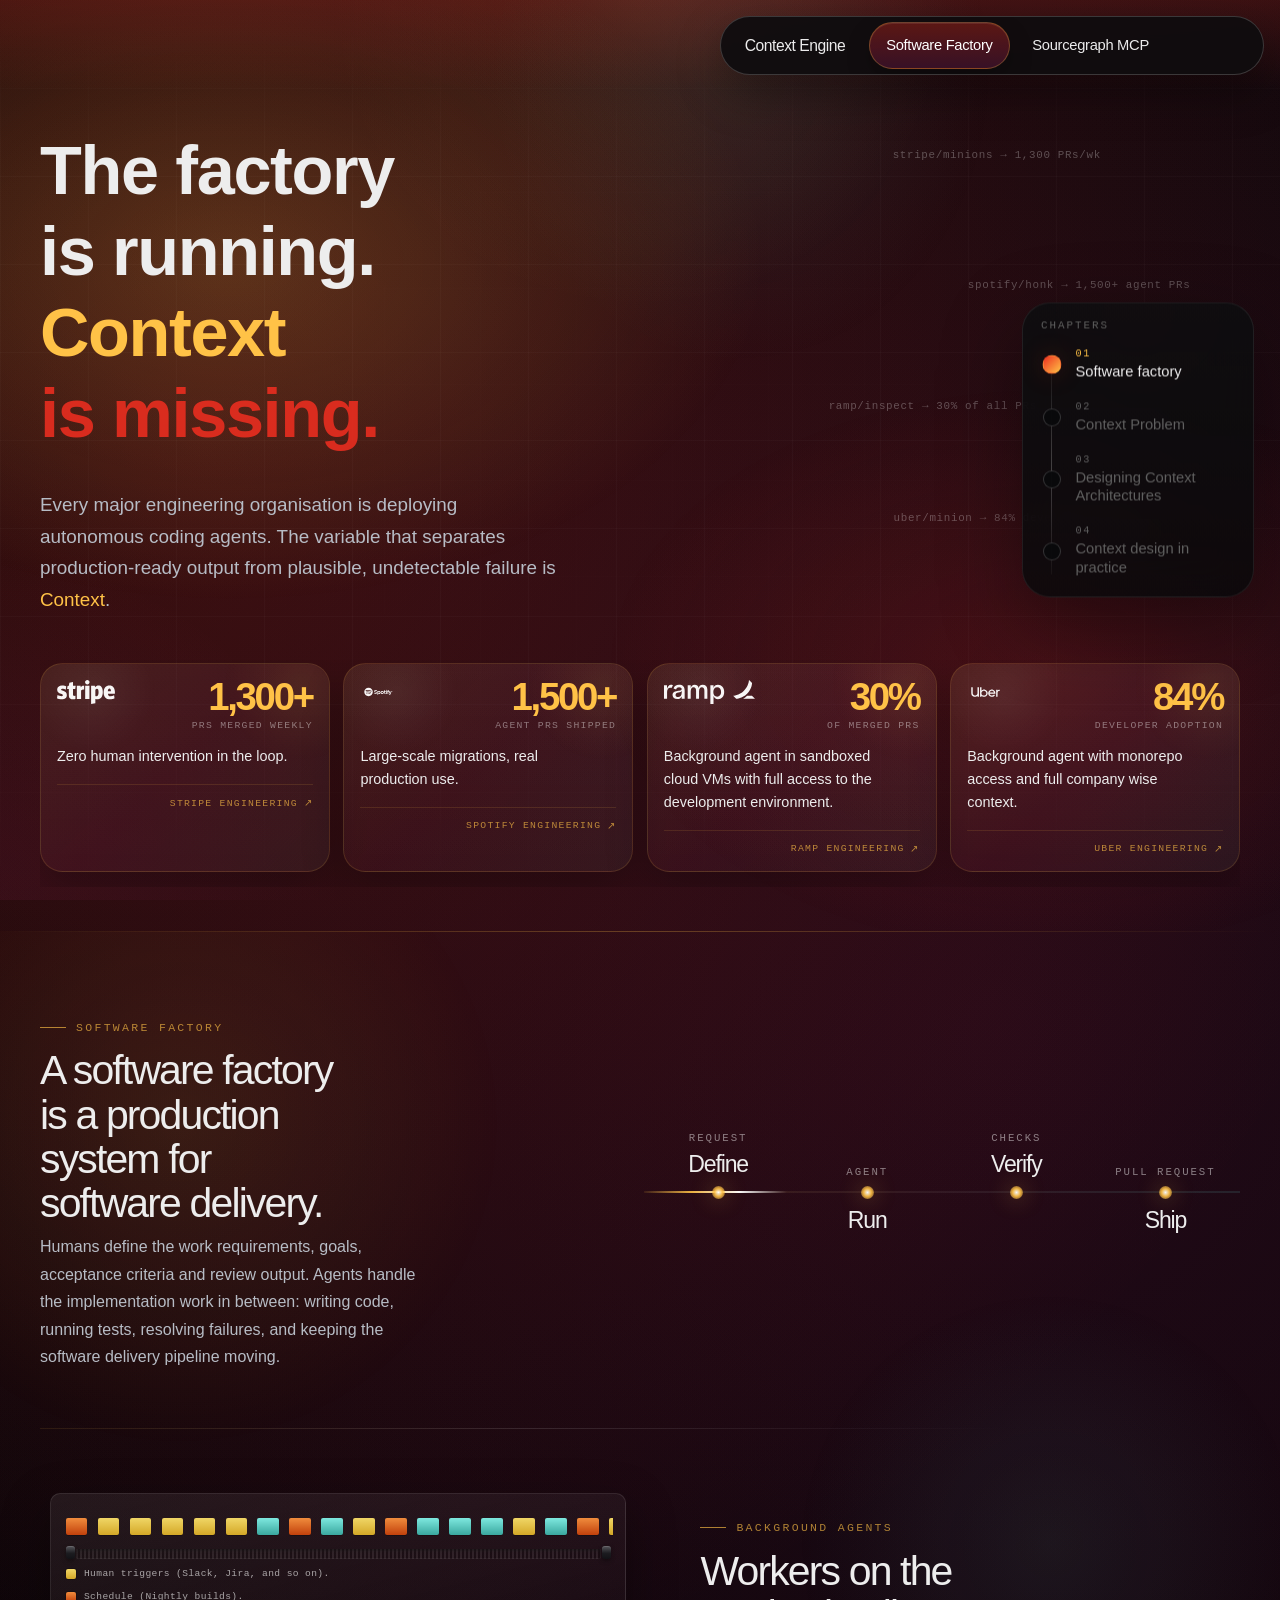
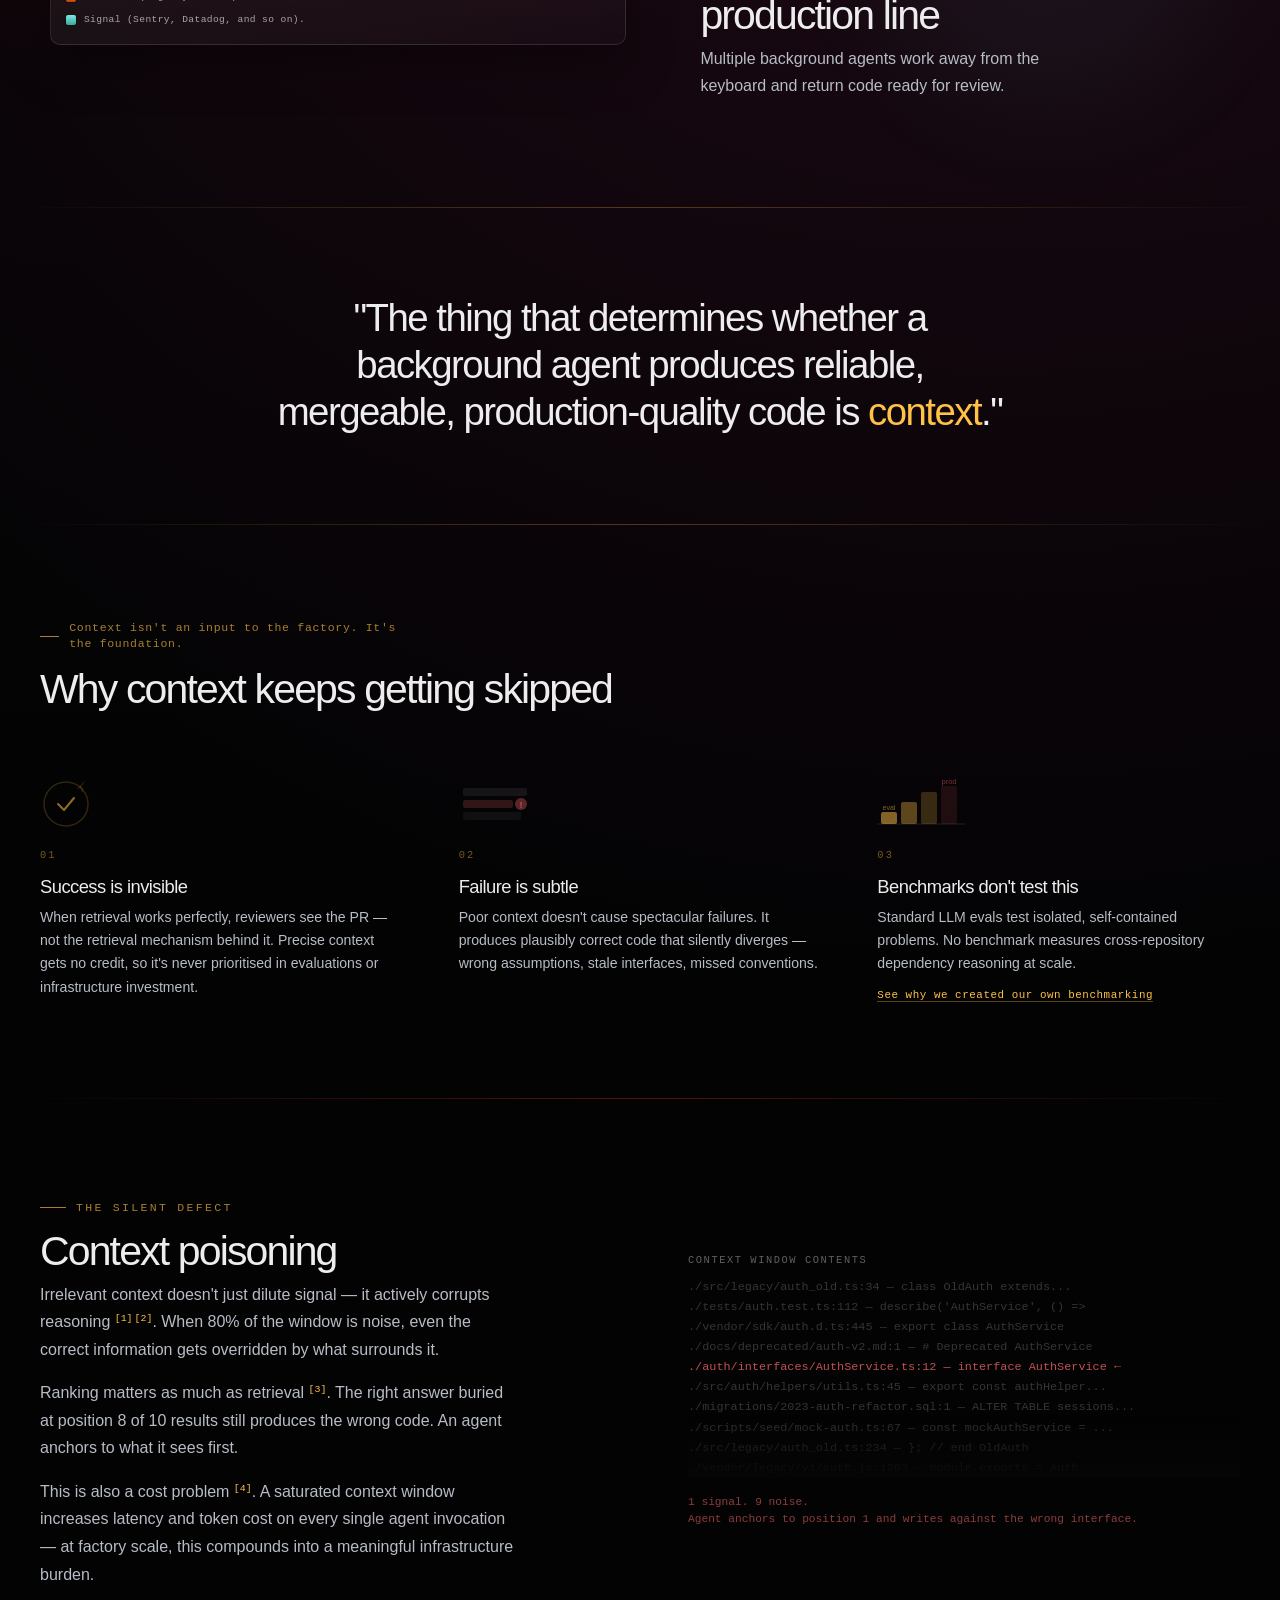
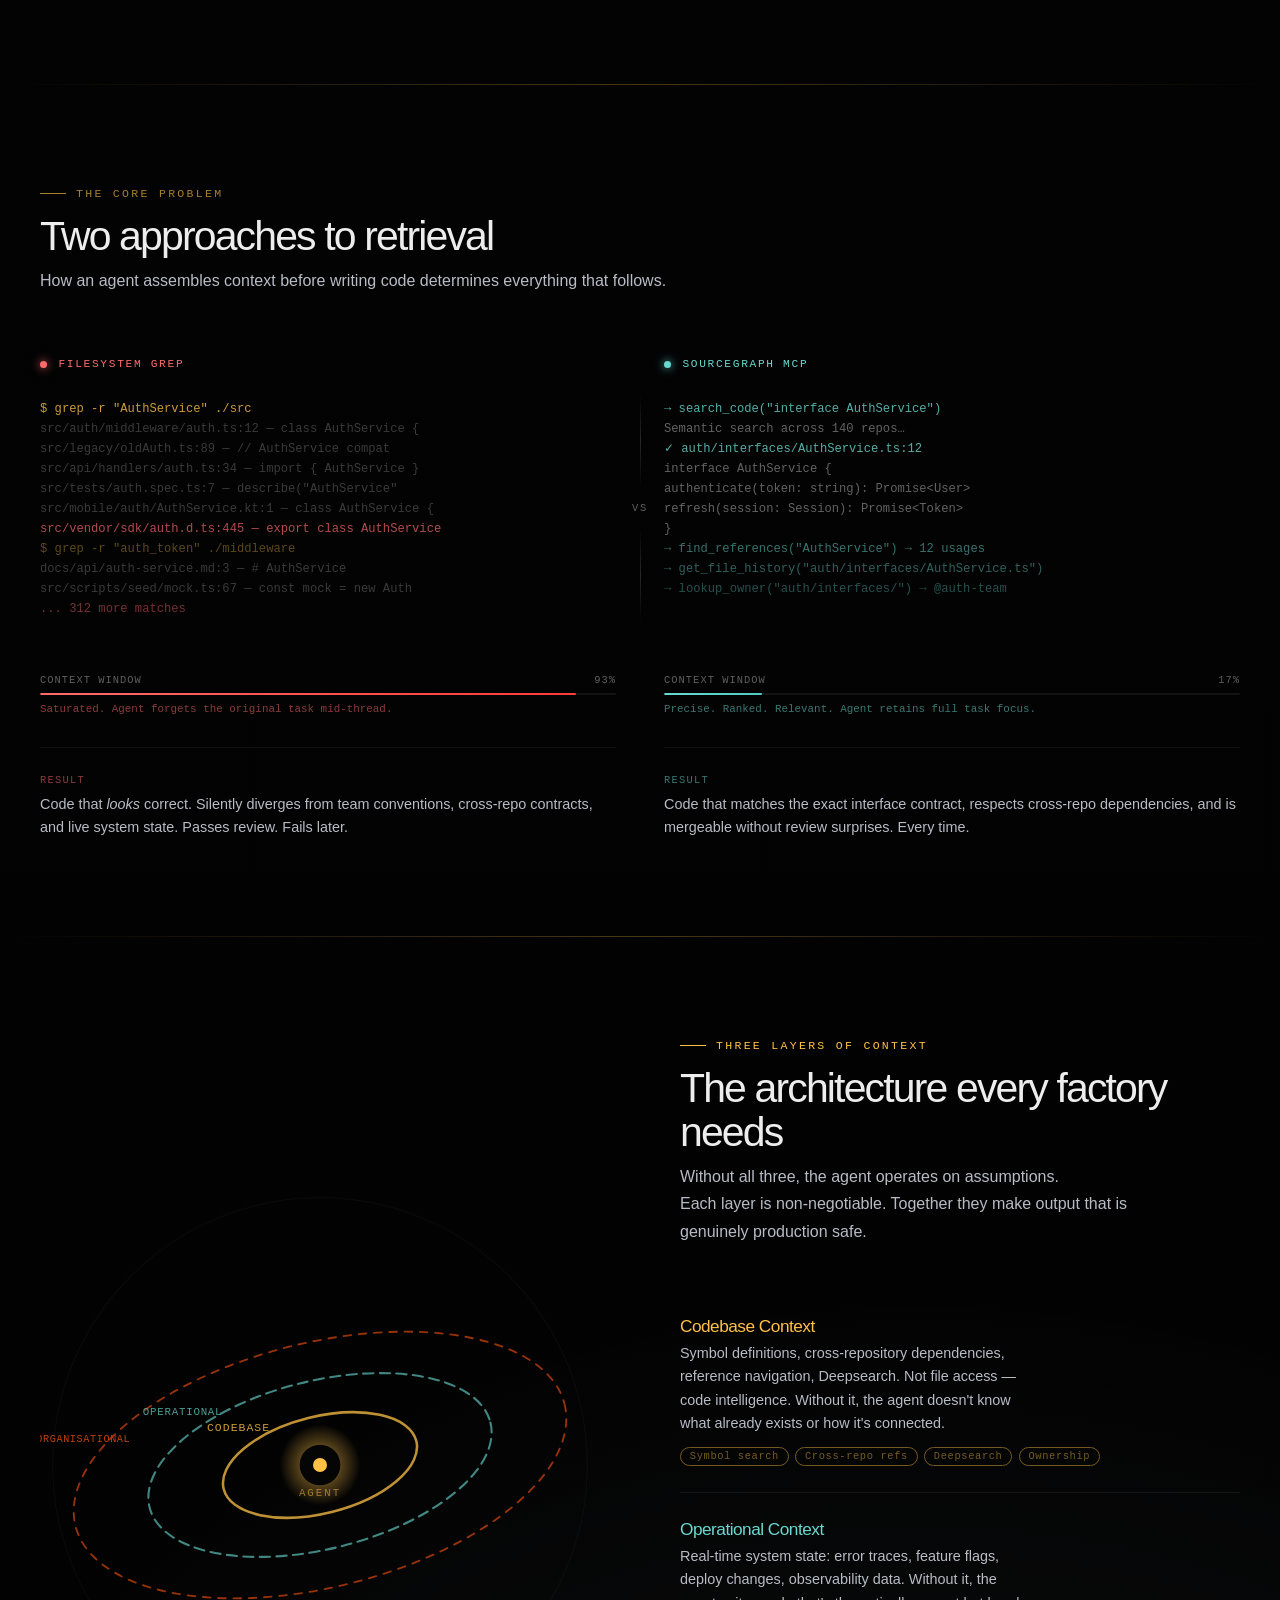
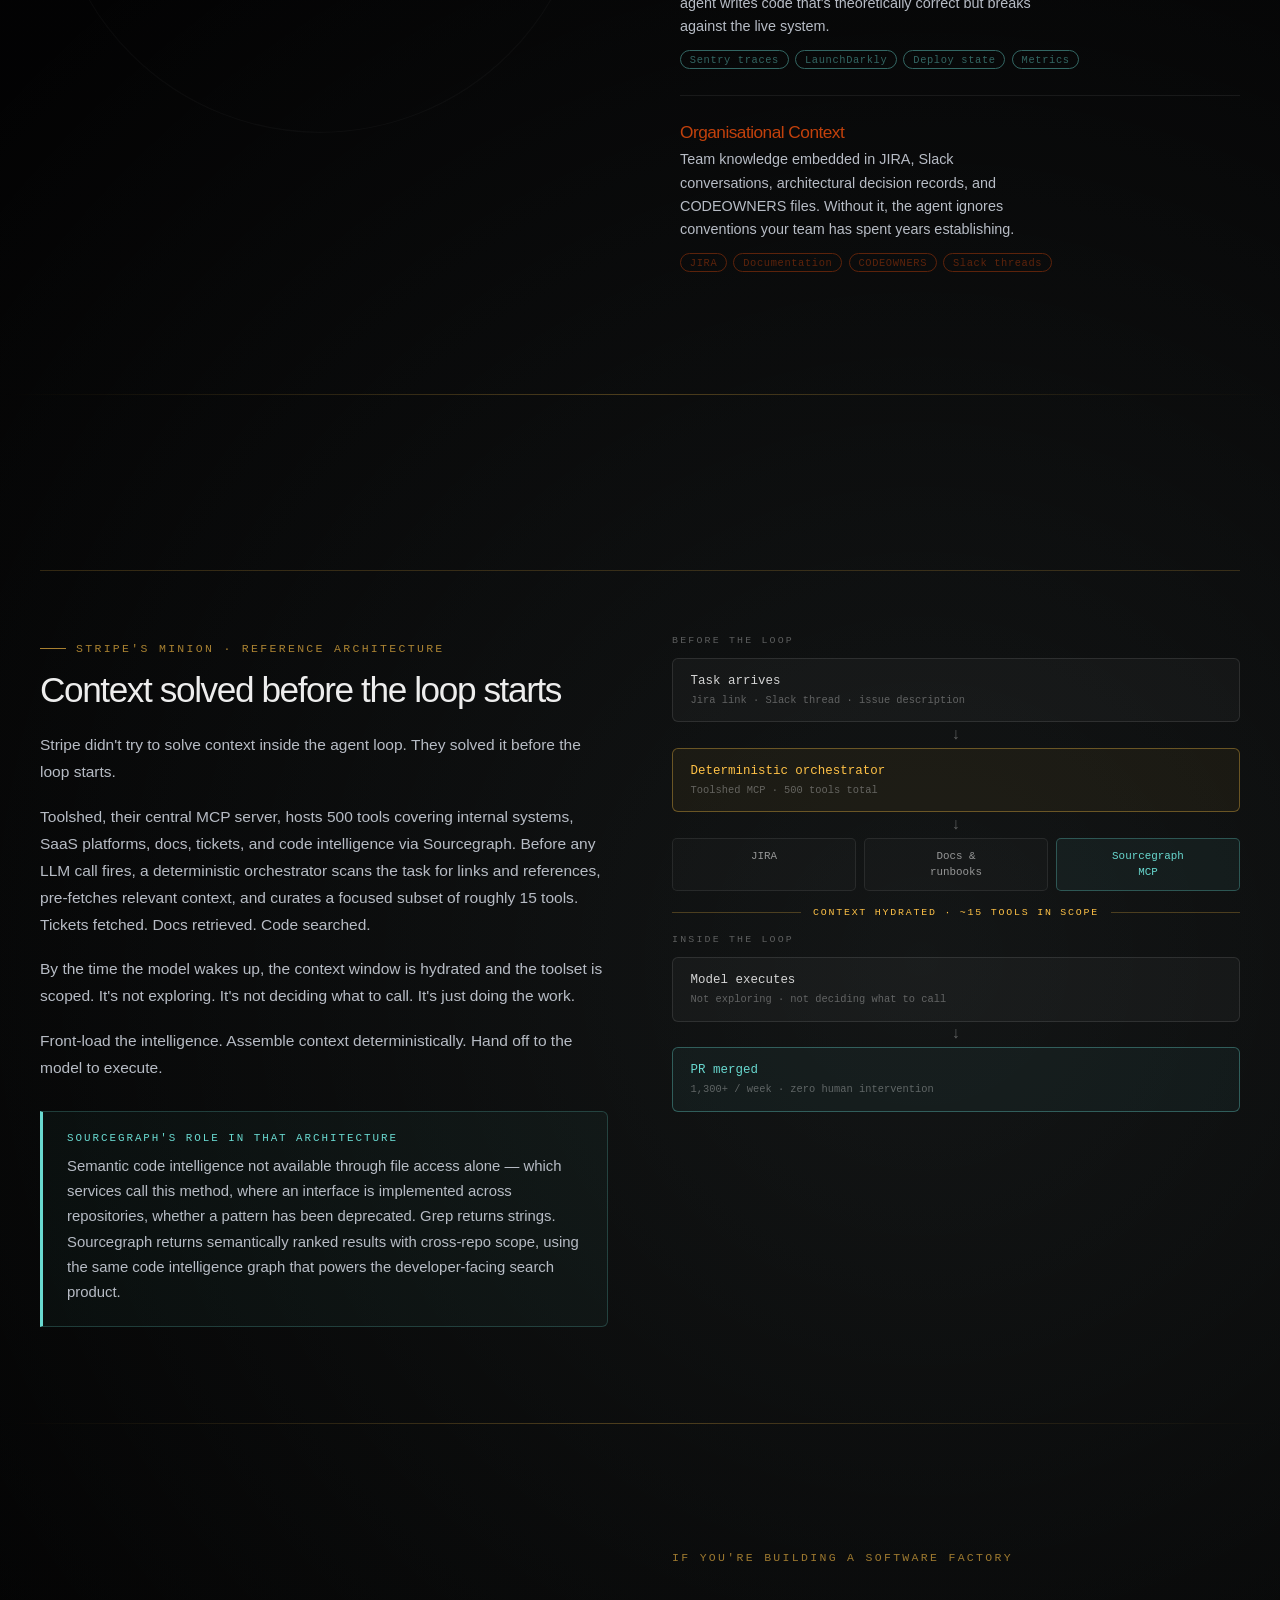
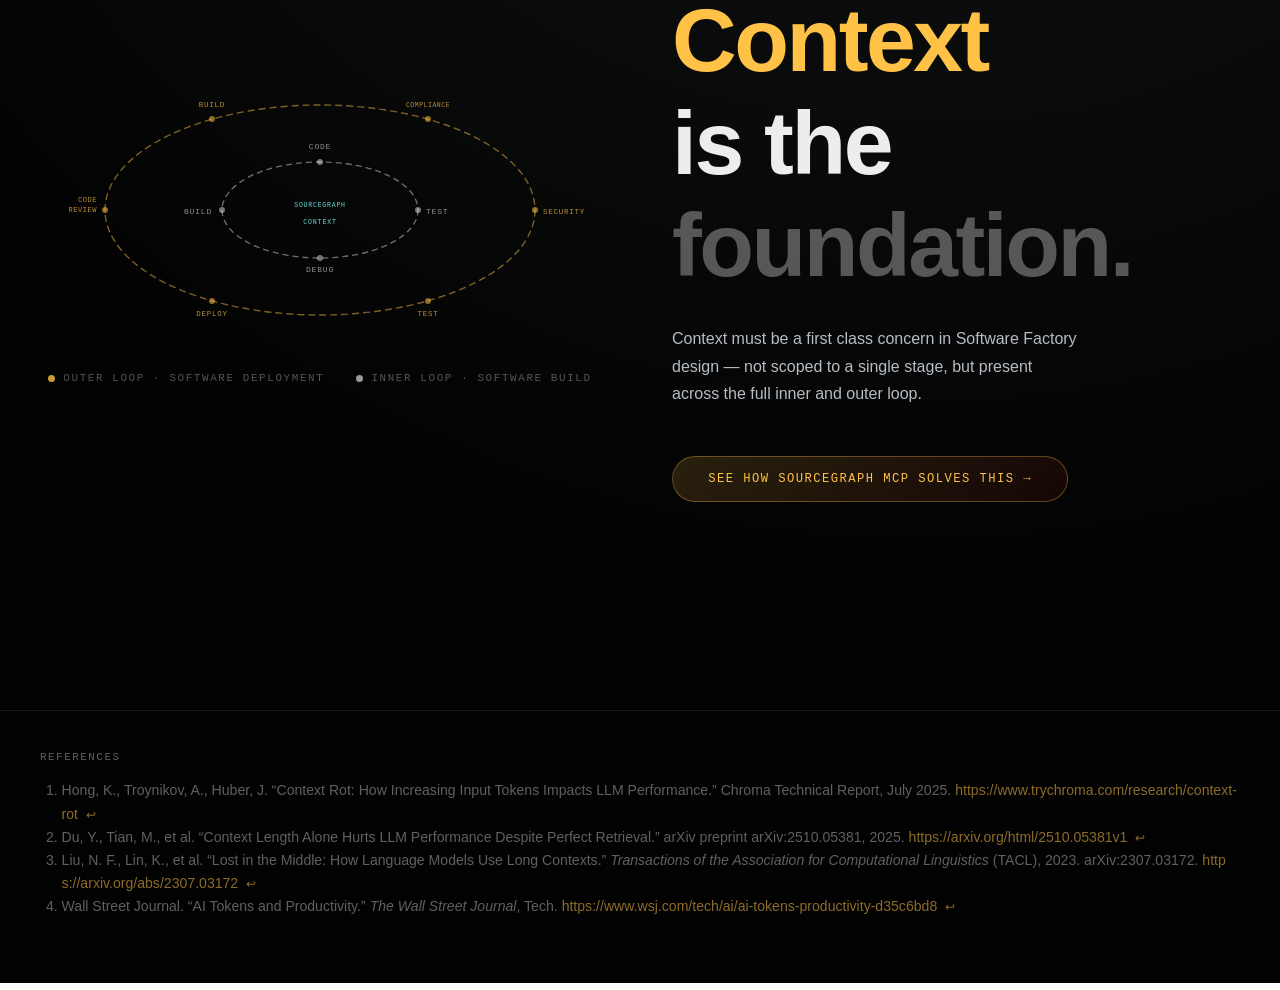
==== commit 66cae233: "Formatting edits Minor edits" ====
--- a/context-problem.html
+++ b/context-problem.html
@@ -1537,6 +1537,17 @@
       .factory-gallery-track    { grid-auto-columns: minmax(18.5rem, 86vw); }
       .factory-hero-gallery .factory-gallery-track { grid-auto-columns: minmax(15.75rem, 78vw); }
     }
+
+    /* Chapter rail: longer labels wrap on this page */
+    .factory-page .chapter-rail {
+      width: 14.5rem;
+    }
+    .factory-page .chapter-rail .chapter-copy {
+      white-space: normal;
+    }
+    .factory-page .chapter-rail .chapter-title {
+      line-height: 1.28;
+    }
   </style>
 </head>
 <body class="factory-page">
@@ -1547,15 +1558,47 @@
       <a class="utility-link utility-link-brand" href="./index.html">
         <span class="brand-text">Context Engine</span>
       </a>
-      <a class="utility-link" href="./context-problem2.html" aria-current="page">Software Factory</a>
+      <a class="utility-link" href="./context-problem.html" aria-current="page">Software Factory</a>
       <a class="utility-link" href="./mcp-guide.html">Sourcegraph MCP</a>
     </nav>
   </div>
 
+  <aside class="chapter-rail" aria-label="Page chapters">
+    <span class="chapter-kicker">Chapters</span>
+    <a class="chapter-link is-active" href="#factory-primer" data-chapter-target="factory-primer" aria-current="location">
+      <span class="chapter-dot" aria-hidden="true"></span>
+      <span class="chapter-copy">
+        <span class="chapter-index">01</span>
+        <span class="chapter-title">Software factory</span>
+      </span>
+    </a>
+    <a class="chapter-link" href="#why-context-skipped" data-chapter-target="why-context-skipped">
+      <span class="chapter-dot" aria-hidden="true"></span>
+      <span class="chapter-copy">
+        <span class="chapter-index">02</span>
+        <span class="chapter-title">Context Problem</span>
+      </span>
+    </a>
+    <a class="chapter-link" href="#context-layers" data-chapter-target="context-layers">
+      <span class="chapter-dot" aria-hidden="true"></span>
+      <span class="chapter-copy">
+        <span class="chapter-index">03</span>
+        <span class="chapter-title">Designing Context Architectures</span>
+      </span>
+    </a>
+    <a class="chapter-link" href="#stripe-minion" data-chapter-target="stripe-minion">
+      <span class="chapter-dot" aria-hidden="true"></span>
+      <span class="chapter-copy">
+        <span class="chapter-index">04</span>
+        <span class="chapter-title">Context design in practice</span>
+      </span>
+    </a>
+  </aside>
+
   <!-- ════════════════════════════════════════
        HERO
   ════════════════════════════════════════ -->
-  <section class="factory-hero">
+  <section class="factory-hero" id="factory-hero">
     <div class="factory-hero-bg" aria-hidden="true">
       <div class="factory-hero-grid"></div>
     </div>
@@ -1654,7 +1697,7 @@
   <!-- ════════════════════════════════════════
        SOFTWARE FACTORY PRIMER
   ════════════════════════════════════════ -->
-  <section class="factory-primer">
+  <section class="factory-primer" id="factory-primer">
     <div class="container">
       <div class="factory-primer-inner">
         <div class="factory-primer-row">
@@ -1762,7 +1805,7 @@
   <!-- ════════════════════════════════════════
        WHY CONTEXT IS OVERLOOKED
   ════════════════════════════════════════ -->
-  <section class="f-section">
+  <section class="f-section" id="why-context-skipped">
     <div class="container">
       <div class="reveal">
         <div class="f-kicker f-kicker--sentence">Context isn't an input to the factory. It's the foundation.</div>
@@ -1827,7 +1870,7 @@
   <!-- ════════════════════════════════════════
        CONTEXT POISONING (added insight)
   ════════════════════════════════════════ -->
-  <section class="f-section factory-poison">
+  <section class="f-section factory-poison" id="context-poisoning">
     <div class="container">
       <div class="factory-poison-layout">
 
@@ -1866,7 +1909,7 @@
   <!-- ════════════════════════════════════════
        THE CONTRAST
   ════════════════════════════════════════ -->
-  <section class="f-section">
+  <section class="f-section" id="retrieval-contrast">
     <div class="container">
       <div class="reveal">
         <div class="f-kicker">The core problem</div>
@@ -1965,7 +2008,7 @@
   <!-- ════════════════════════════════════════
        THREE CONTEXT LAYERS
   ════════════════════════════════════════ -->
-  <section class="f-section">
+  <section class="f-section" id="context-layers">
     <div class="container">
       <div class="factory-layers-layout">
 
@@ -2070,7 +2113,7 @@
   <!-- ════════════════════════════════════════
        STRIPE ARCHITECTURE
   ════════════════════════════════════════ -->
-  <section class="f-section stripe-arch-section">
+  <section class="f-section stripe-arch-section" id="stripe-minion">
     <div class="container">
       <div class="stripe-arch-inner">
 
@@ -2142,7 +2185,7 @@
   <!-- ════════════════════════════════════════
        CLOSE
   ════════════════════════════════════════ -->
-  <section class="factory-close">
+  <section class="factory-close" id="context-foundation">
     <div class="container">
 
       <div class="factory-close-inner">
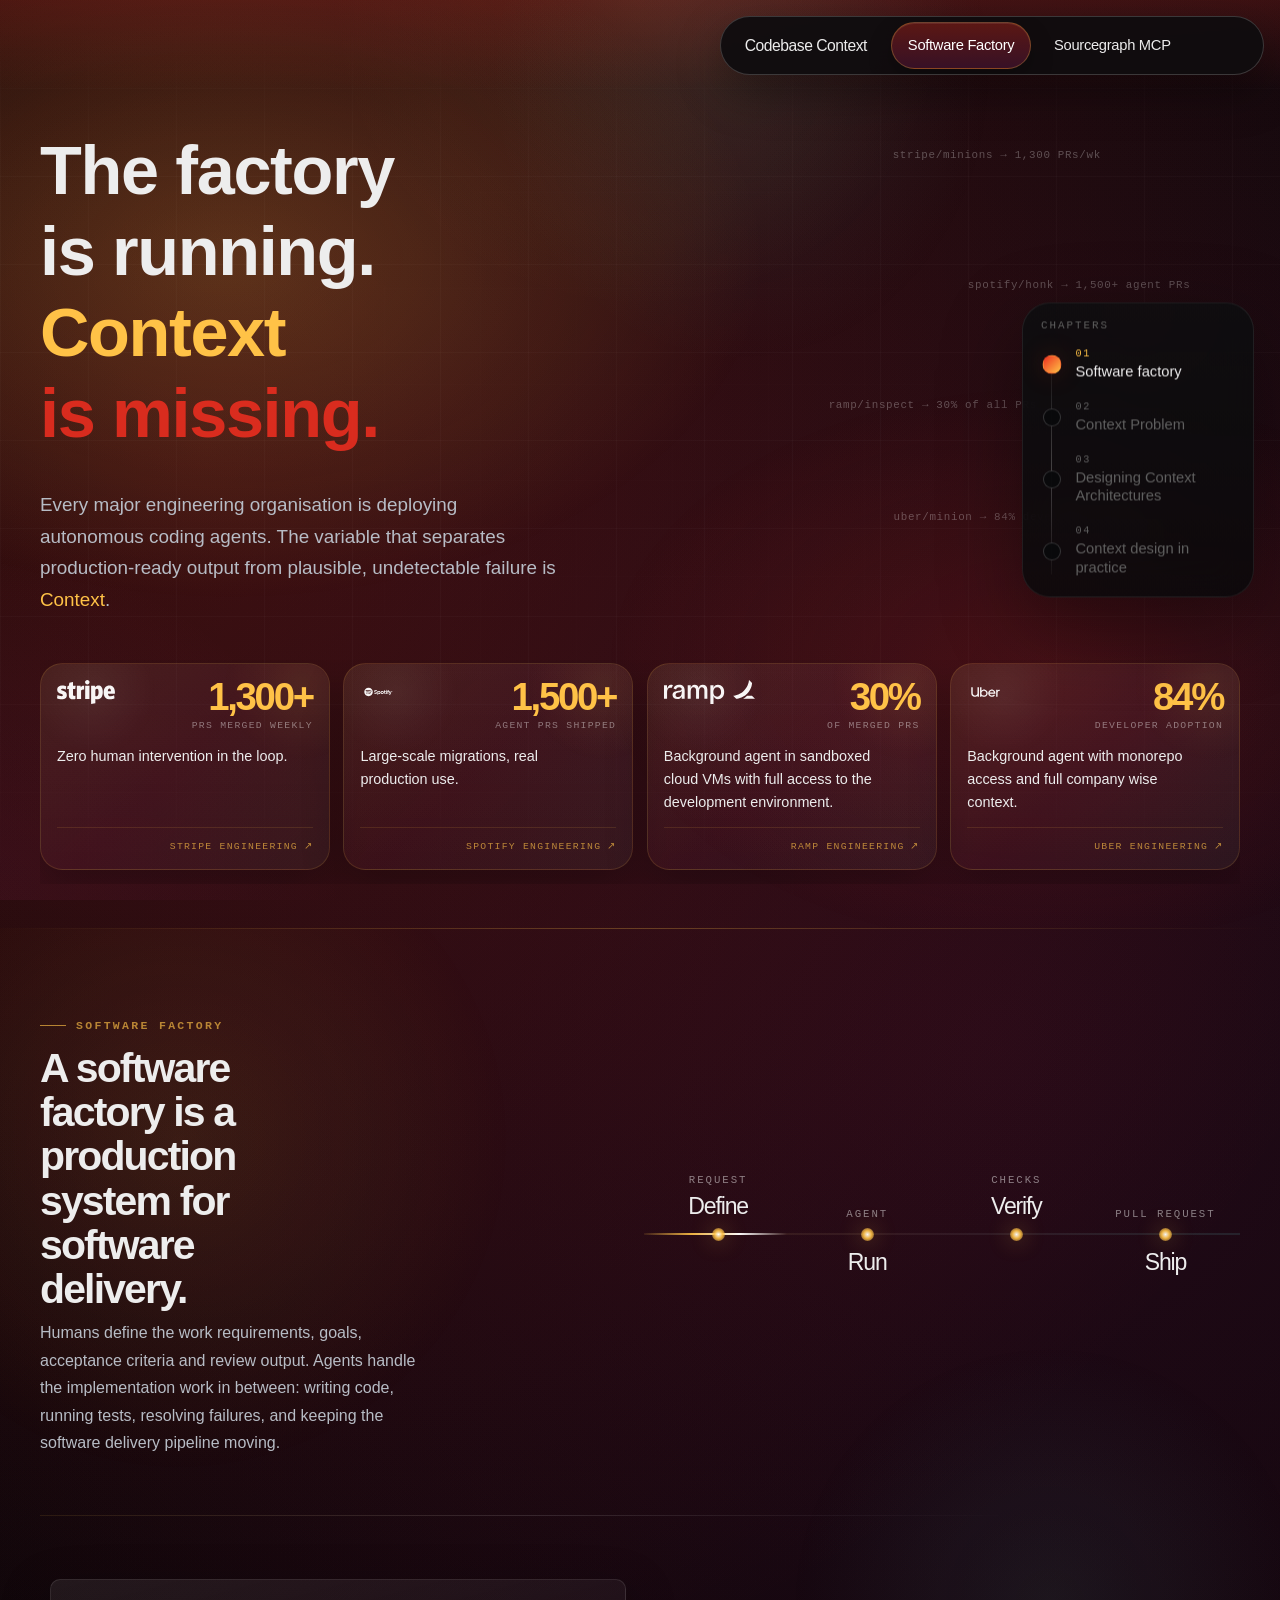
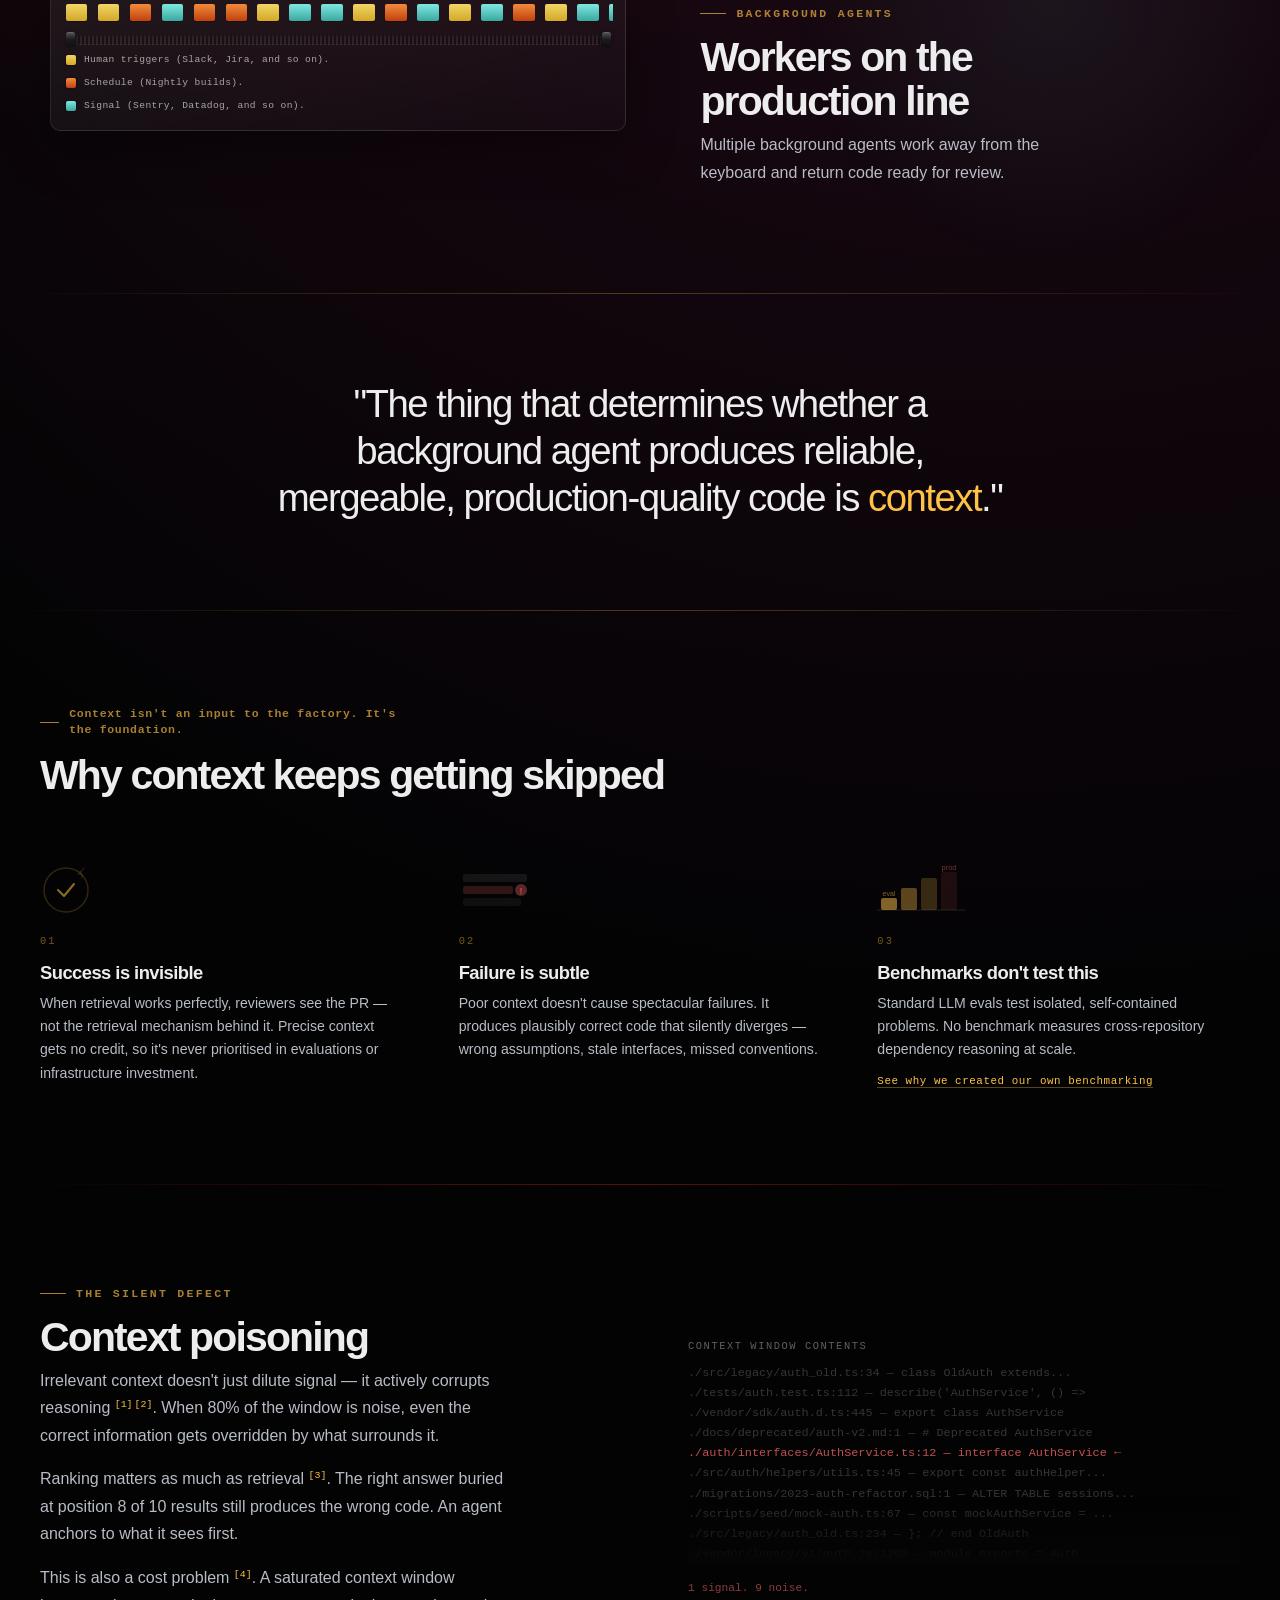
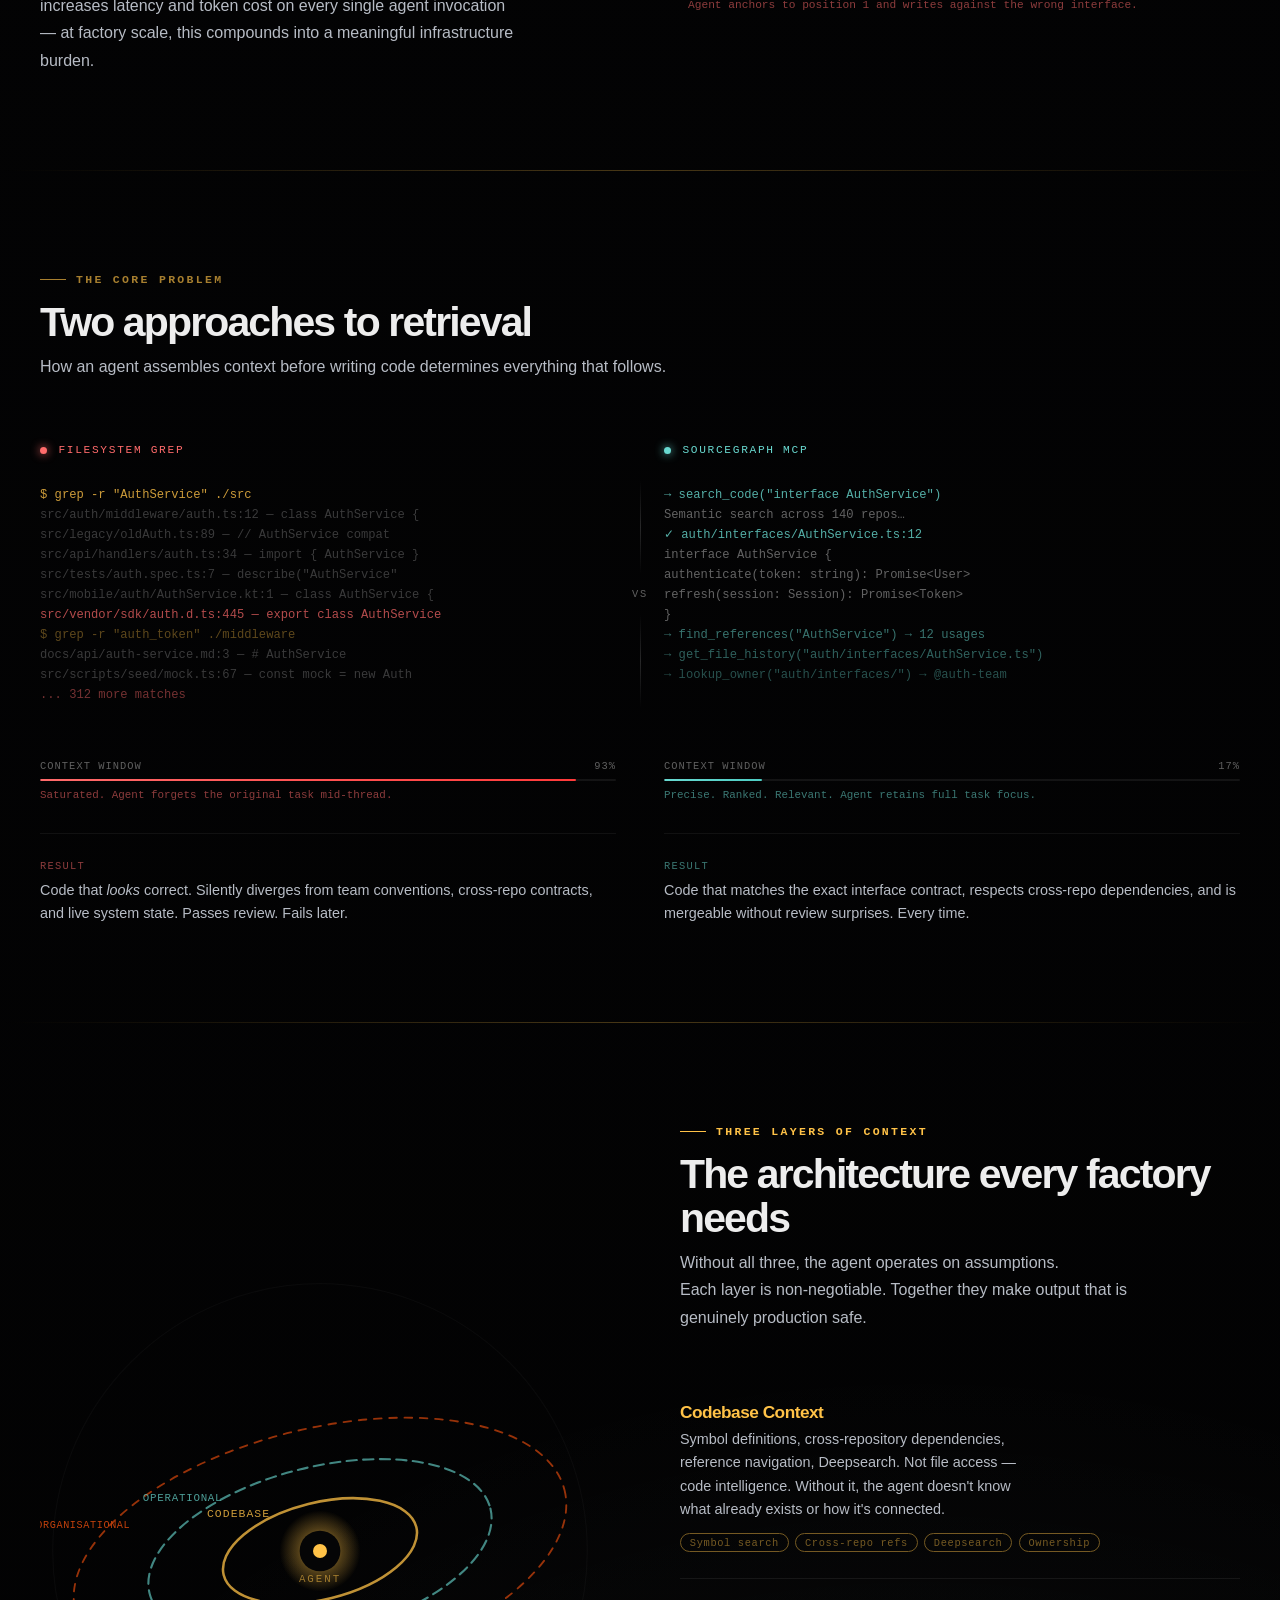
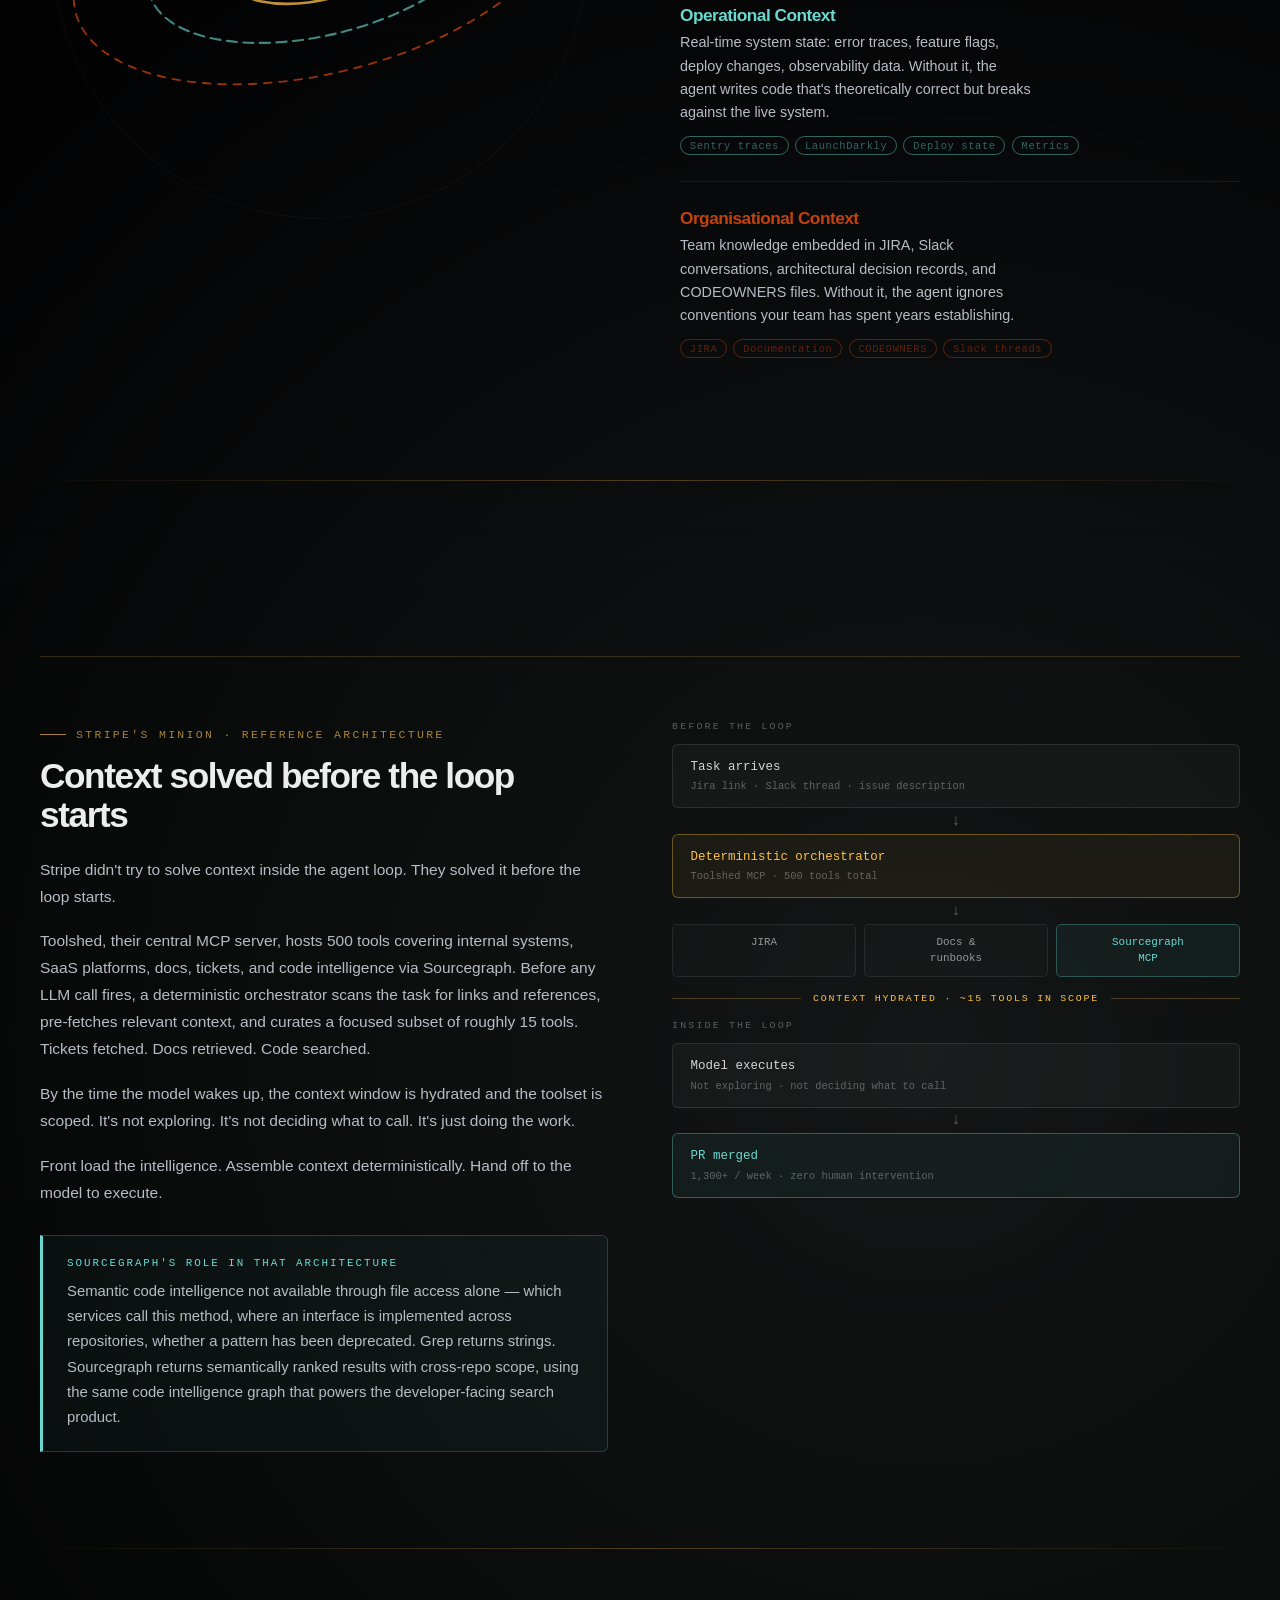
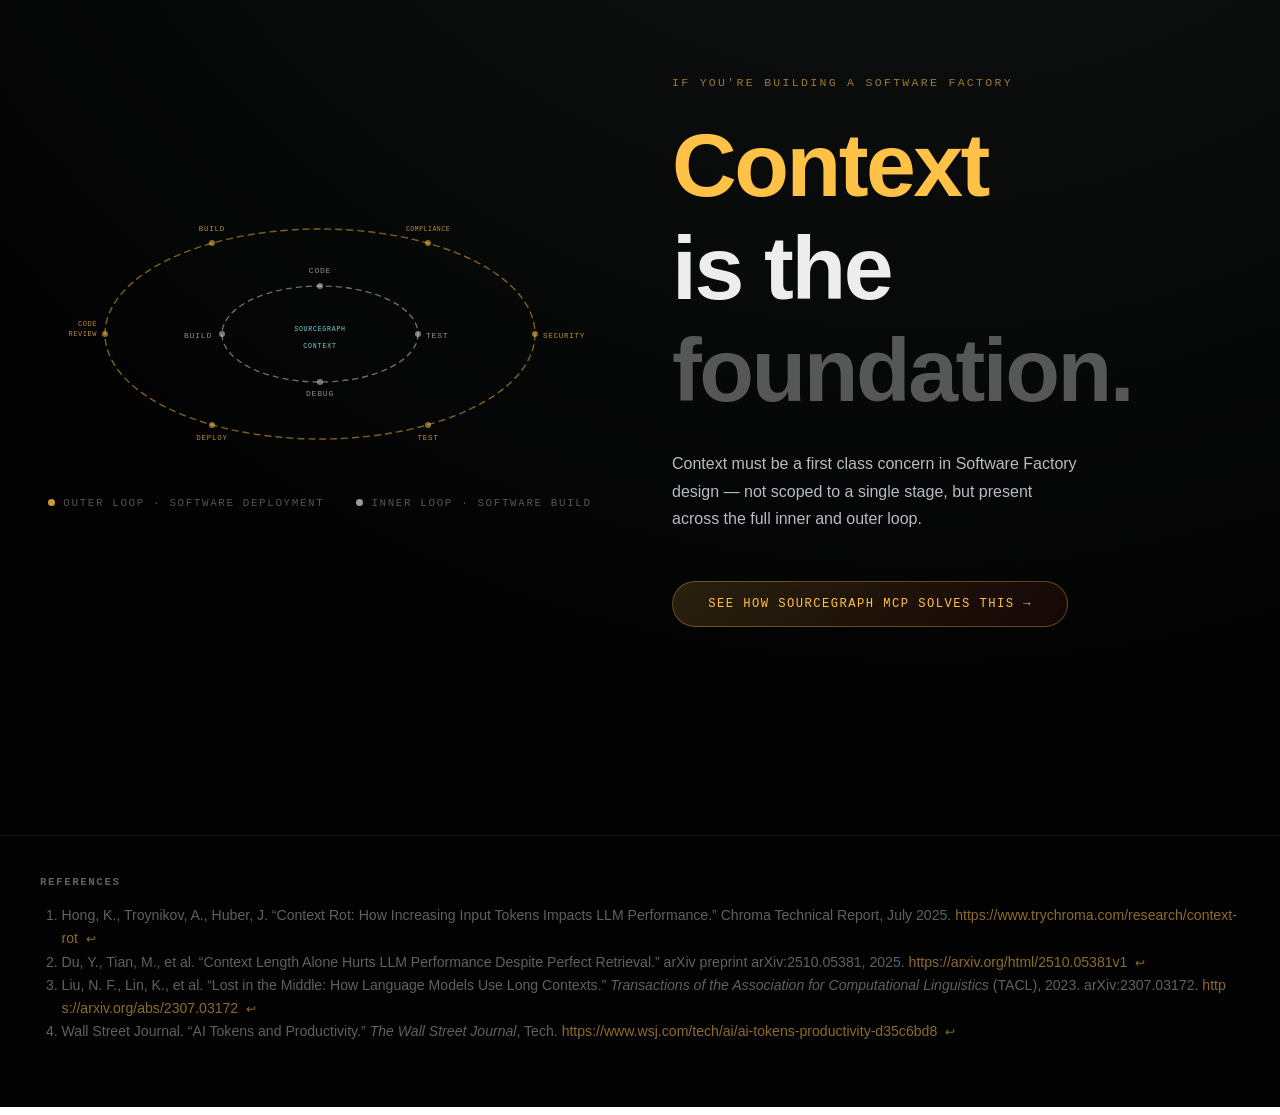
==== commit 85d77903: "Update navbar" ====
--- a/context-problem.html
+++ b/context-problem.html
@@ -40,6 +40,7 @@
       margin-bottom: 0.9rem;
       font-family: var(--mono);
       font-size: 0.72rem;
+      font-weight: 600;
       letter-spacing: 0.2em;
       text-transform: uppercase;
       color: var(--f-gold);
@@ -64,7 +65,7 @@
       margin: 0 0 0.5rem;
       font-family: var(--display);
       font-size: clamp(1.7rem, 3.2vw, 2.6rem);
-      font-weight: 500;
+      font-weight: 700;
       line-height: 1.08;
       letter-spacing: -0.045em;
       max-width: 28ch;
@@ -121,7 +122,7 @@
       margin: 0 0 1rem;
       font-family: var(--mono);
       font-size: 0.68rem;
-      font-weight: 500;
+      font-weight: 700;
       letter-spacing: 0.14em;
       text-transform: uppercase;
       color: var(--text-soft);
@@ -322,6 +323,7 @@
       display: grid;
       grid-auto-flow: column;
       grid-auto-columns: minmax(21rem, 29rem);
+      align-items: stretch;
       gap: 1rem;
       overflow-x: auto;
       padding: 0.5rem 0 1.25rem;
@@ -347,6 +349,8 @@
     .factory-gallery-card {
       position: relative;
       min-height: 0;
+      height: 100%;
+      align-self: stretch;
       padding: 1.35rem 1.35rem 1.4rem;
       border-radius: 1.7rem;
       border: 1px solid rgba(255,194,71,0.14);
@@ -355,8 +359,8 @@
         linear-gradient(135deg, rgba(255,194,71,0.05), rgba(214,38,135,0.035) 48%, rgba(105,217,208,0.045));
       box-shadow: 0 26px 60px rgba(0,0,0,0.26);
       scroll-snap-align: start;
-      display: grid;
-      align-content: start;
+      display: flex;
+      flex-direction: column;
       gap: 0.95rem;
     }
 
@@ -437,7 +441,7 @@
       align-items: center;
       justify-content: flex-end;
       gap: 1rem;
-      margin-top: 0.15rem;
+      margin-top: auto;
       padding-top: 0.75rem;
       border-top: 1px solid rgba(255,194,71,0.12);
     }
@@ -485,12 +489,15 @@
 
     .factory-hero-gallery .factory-gallery-track {
       grid-auto-columns: minmax(17rem, 21rem);
+      align-items: stretch;
       gap: 0.85rem;
       padding: 0.2rem 0 0.9rem;
     }
 
     .factory-hero-gallery .factory-gallery-card {
       min-height: 0;
+      height: 100%;
+      align-self: stretch;
       padding: 1rem 1rem 1.05rem;
       border-radius: 1.4rem;
       gap: 0.85rem;
@@ -1075,7 +1082,7 @@
     .f-layer-name {
       font-family: var(--display);
       font-size: 1.08rem;
-      font-weight: 500;
+      font-weight: 700;
       letter-spacing: -0.03em;
       margin-bottom: 0.35rem;
     }
@@ -1137,7 +1144,7 @@
     .f-overlooked-title {
       font-family: var(--display);
       font-size: 1.15rem;
-      font-weight: 500;
+      font-weight: 700;
       letter-spacing: -0.03em;
       margin-bottom: 0.5rem;
     }
@@ -1218,7 +1225,7 @@
       max-width: 24ch;
       font-family: var(--display);
       font-size: clamp(1.9rem, 4vw, 3.4rem);
-      font-weight: 500;
+      font-weight: 700;
       line-height: 1.12;
       letter-spacing: -0.05em;
     }
@@ -1270,7 +1277,7 @@
       margin: 0 0 1.4rem;
       font-family: var(--display);
       font-size: clamp(1.5rem, 2.8vw, 2.2rem);
-      font-weight: 500;
+      font-weight: 700;
       line-height: 1.1;
       letter-spacing: -0.04em;
     }
@@ -1556,7 +1563,7 @@
   <div class="site-utility">
     <nav class="utility-group" aria-label="Primary">
       <a class="utility-link utility-link-brand" href="./index.html">
-        <span class="brand-text">Context Engine</span>
+        <span class="brand-text">Codebase Context</span>
       </a>
       <a class="utility-link" href="./context-problem.html" aria-current="page">Software Factory</a>
       <a class="utility-link" href="./mcp-guide.html">Sourcegraph MCP</a>
@@ -2124,7 +2131,7 @@
           <p class="stripe-arch-body">Stripe didn't try to solve context inside the agent loop. They solved it before the loop starts.</p>
           <p class="stripe-arch-body">Toolshed, their central MCP server, hosts 500 tools covering internal systems, SaaS platforms, docs, tickets, and code intelligence via Sourcegraph. Before any LLM call fires, a deterministic orchestrator scans the task for links and references, pre-fetches relevant context, and curates a focused subset of roughly 15 tools. Tickets fetched. Docs retrieved. Code searched.</p>
           <p class="stripe-arch-body">By the time the model wakes up, the context window is hydrated and the toolset is scoped. It's not exploring. It's not deciding what to call. It's just doing the work.</p>
-          <p class="stripe-arch-body">Front-load the intelligence. Assemble context deterministically. Hand off to the model to execute.</p>
+          <p class="stripe-arch-body">Front load the intelligence. Assemble context deterministically. Hand off to the model to execute.</p>
           <div class="stripe-arch-sg">
             <div class="stripe-arch-sg-label">Sourcegraph's role in that architecture</div>
             <p>Semantic code intelligence not available through file access alone — which services call this method, where an interface is implemented across repositories, whether a pattern has been deprecated. Grep returns strings. Sourcegraph returns semantically ranked results with cross-repo scope, using the same code intelligence graph that powers the developer-facing search product.</p>
